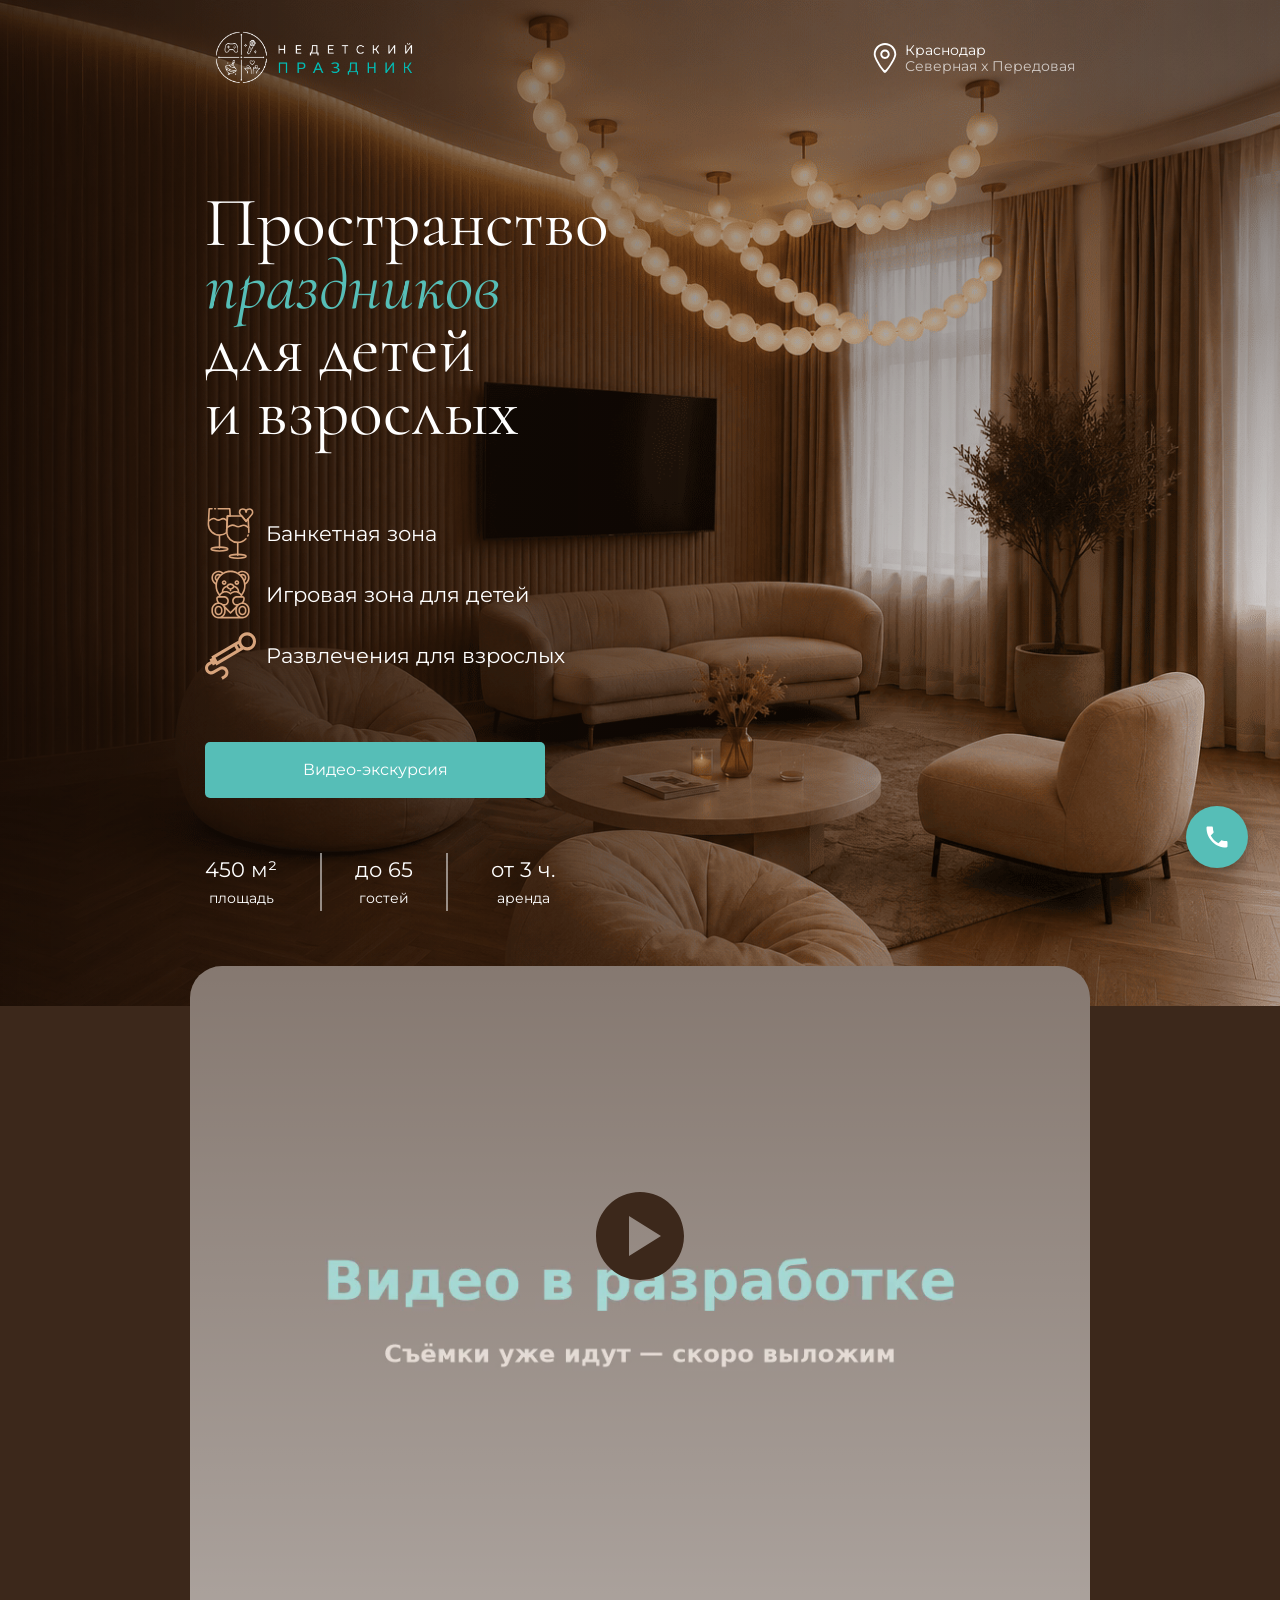
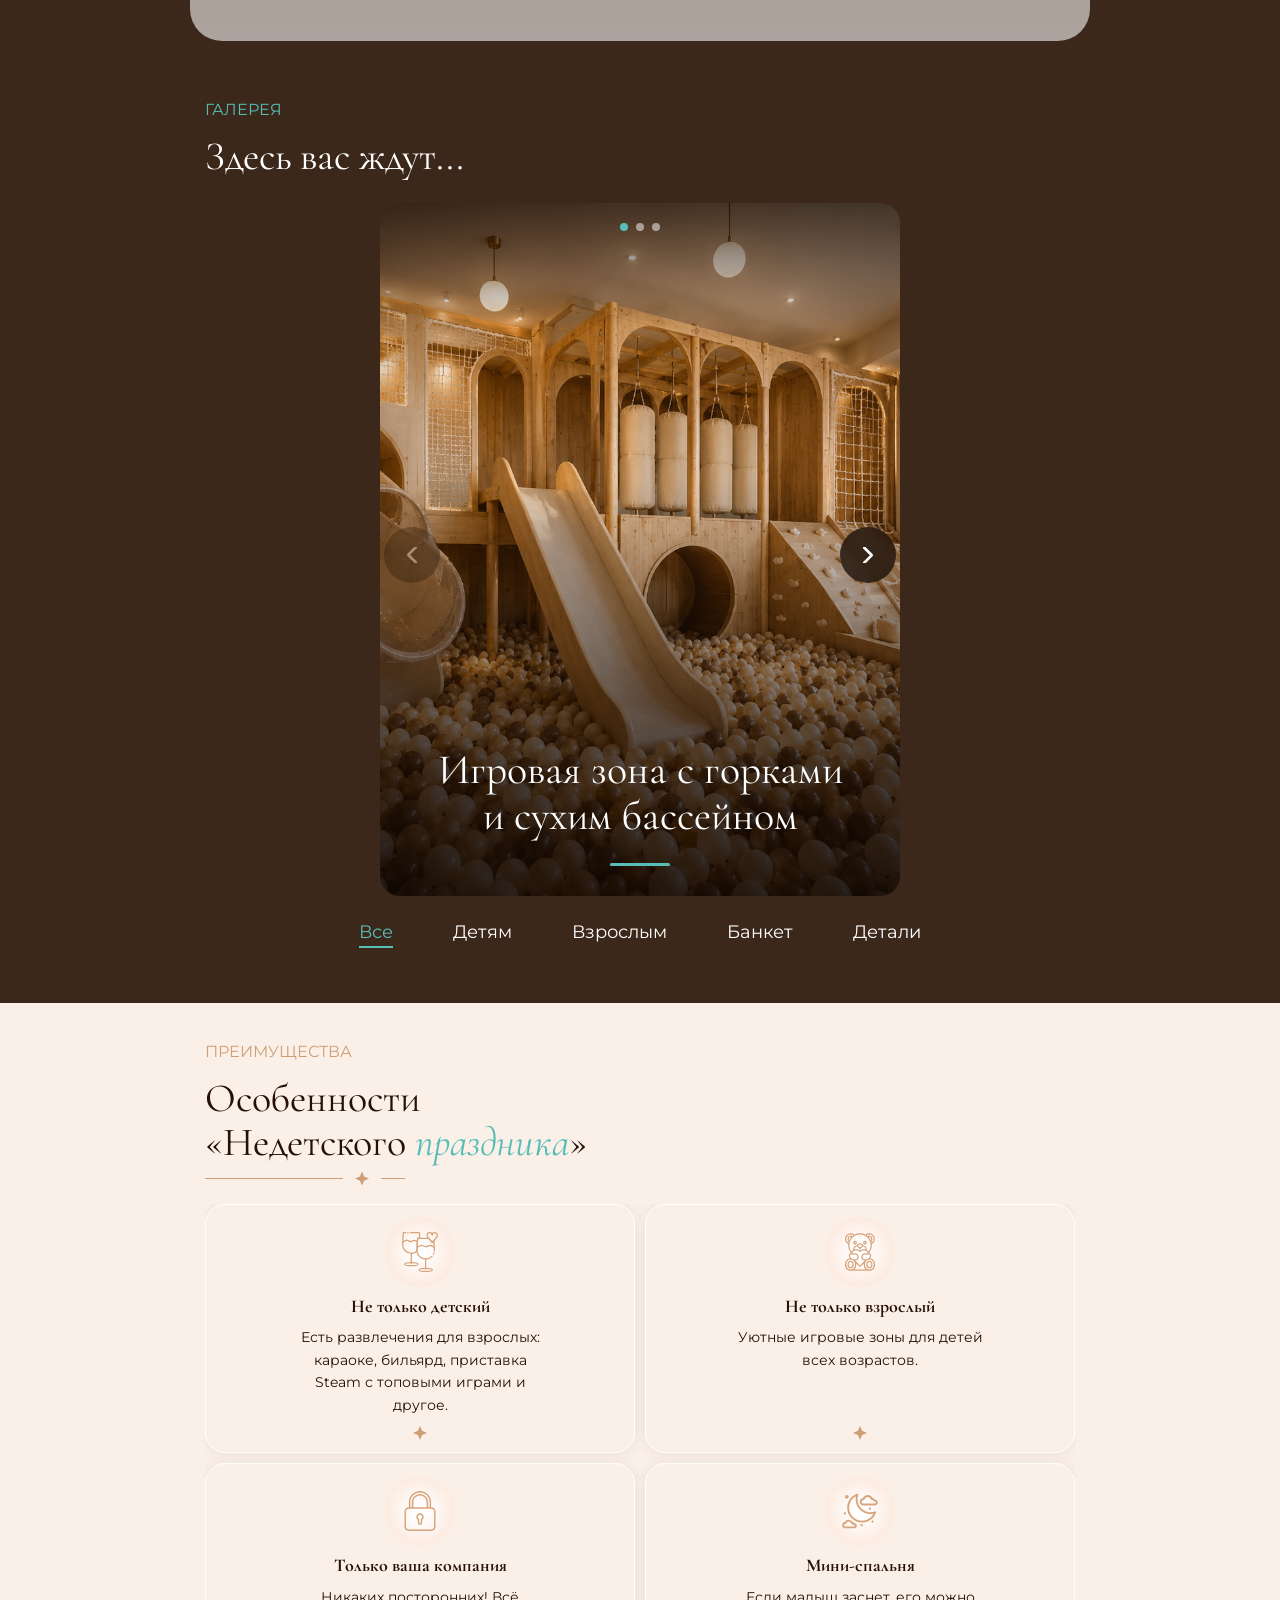
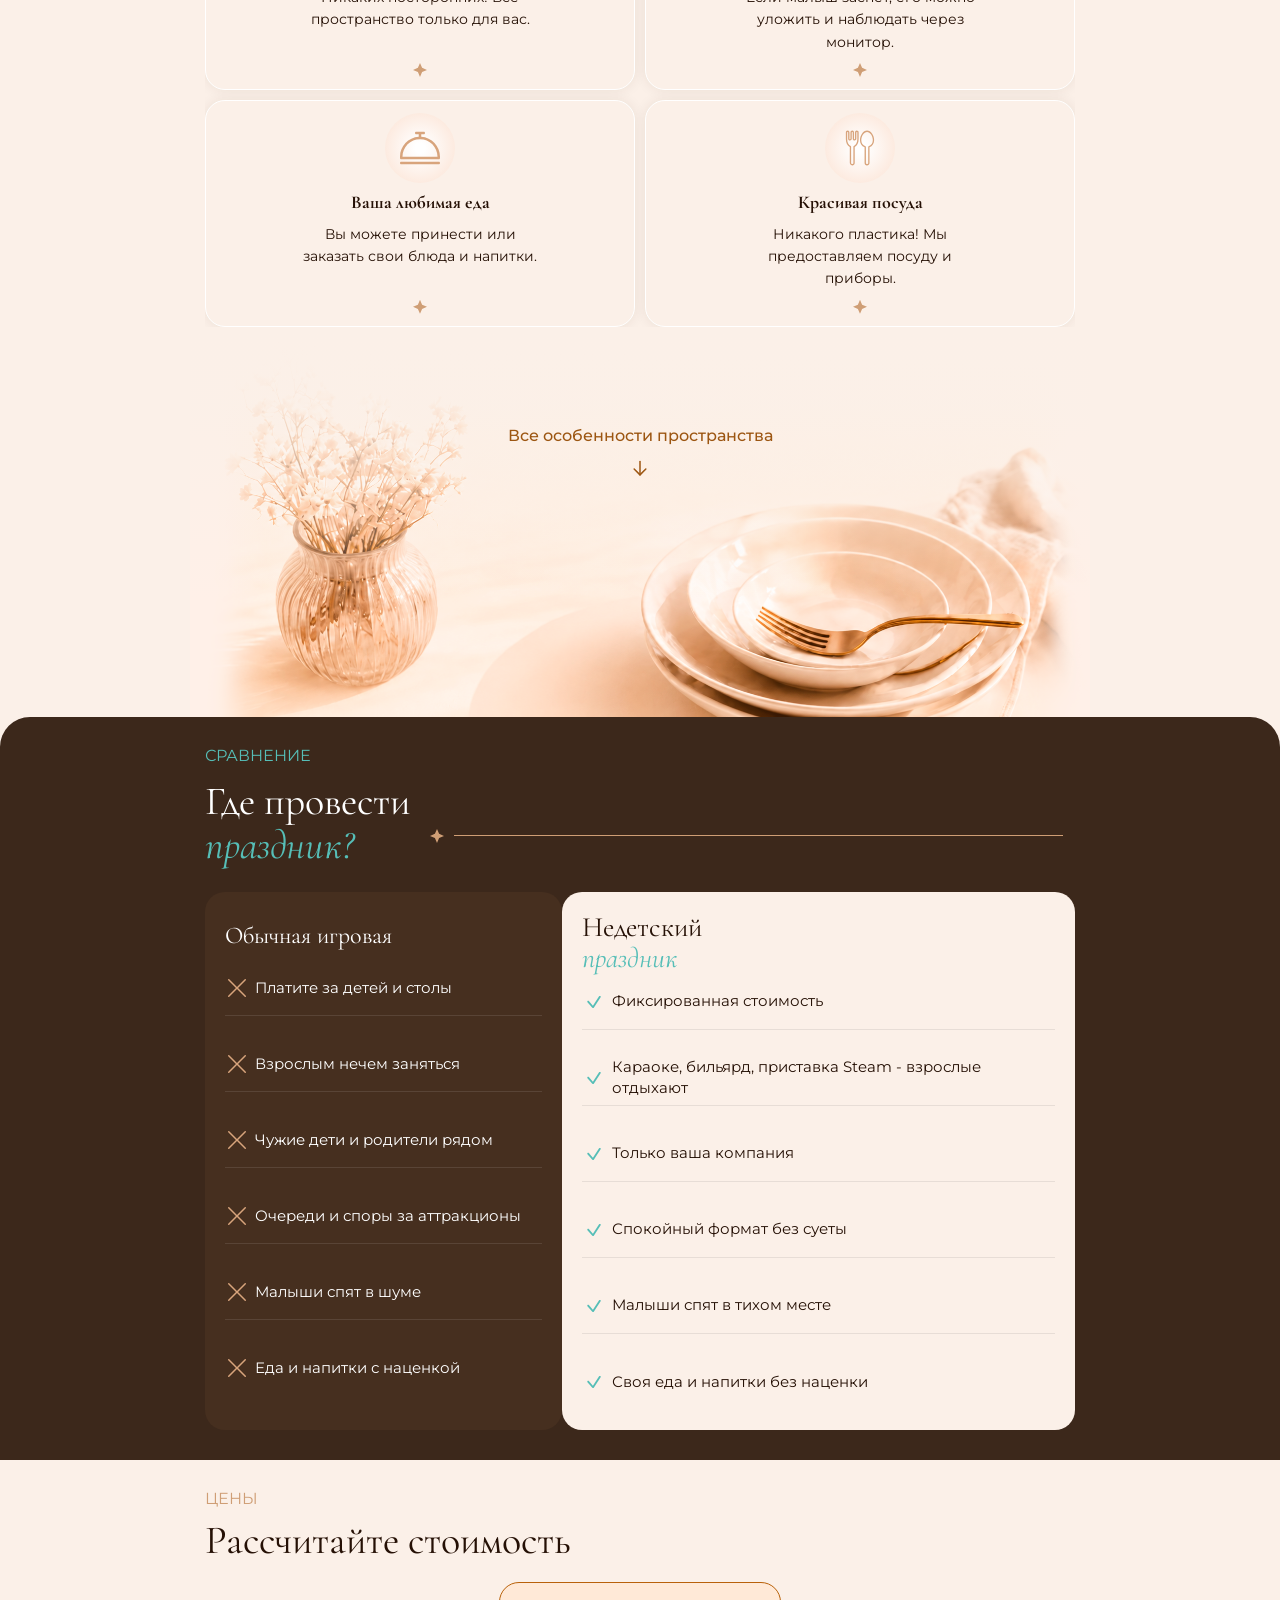
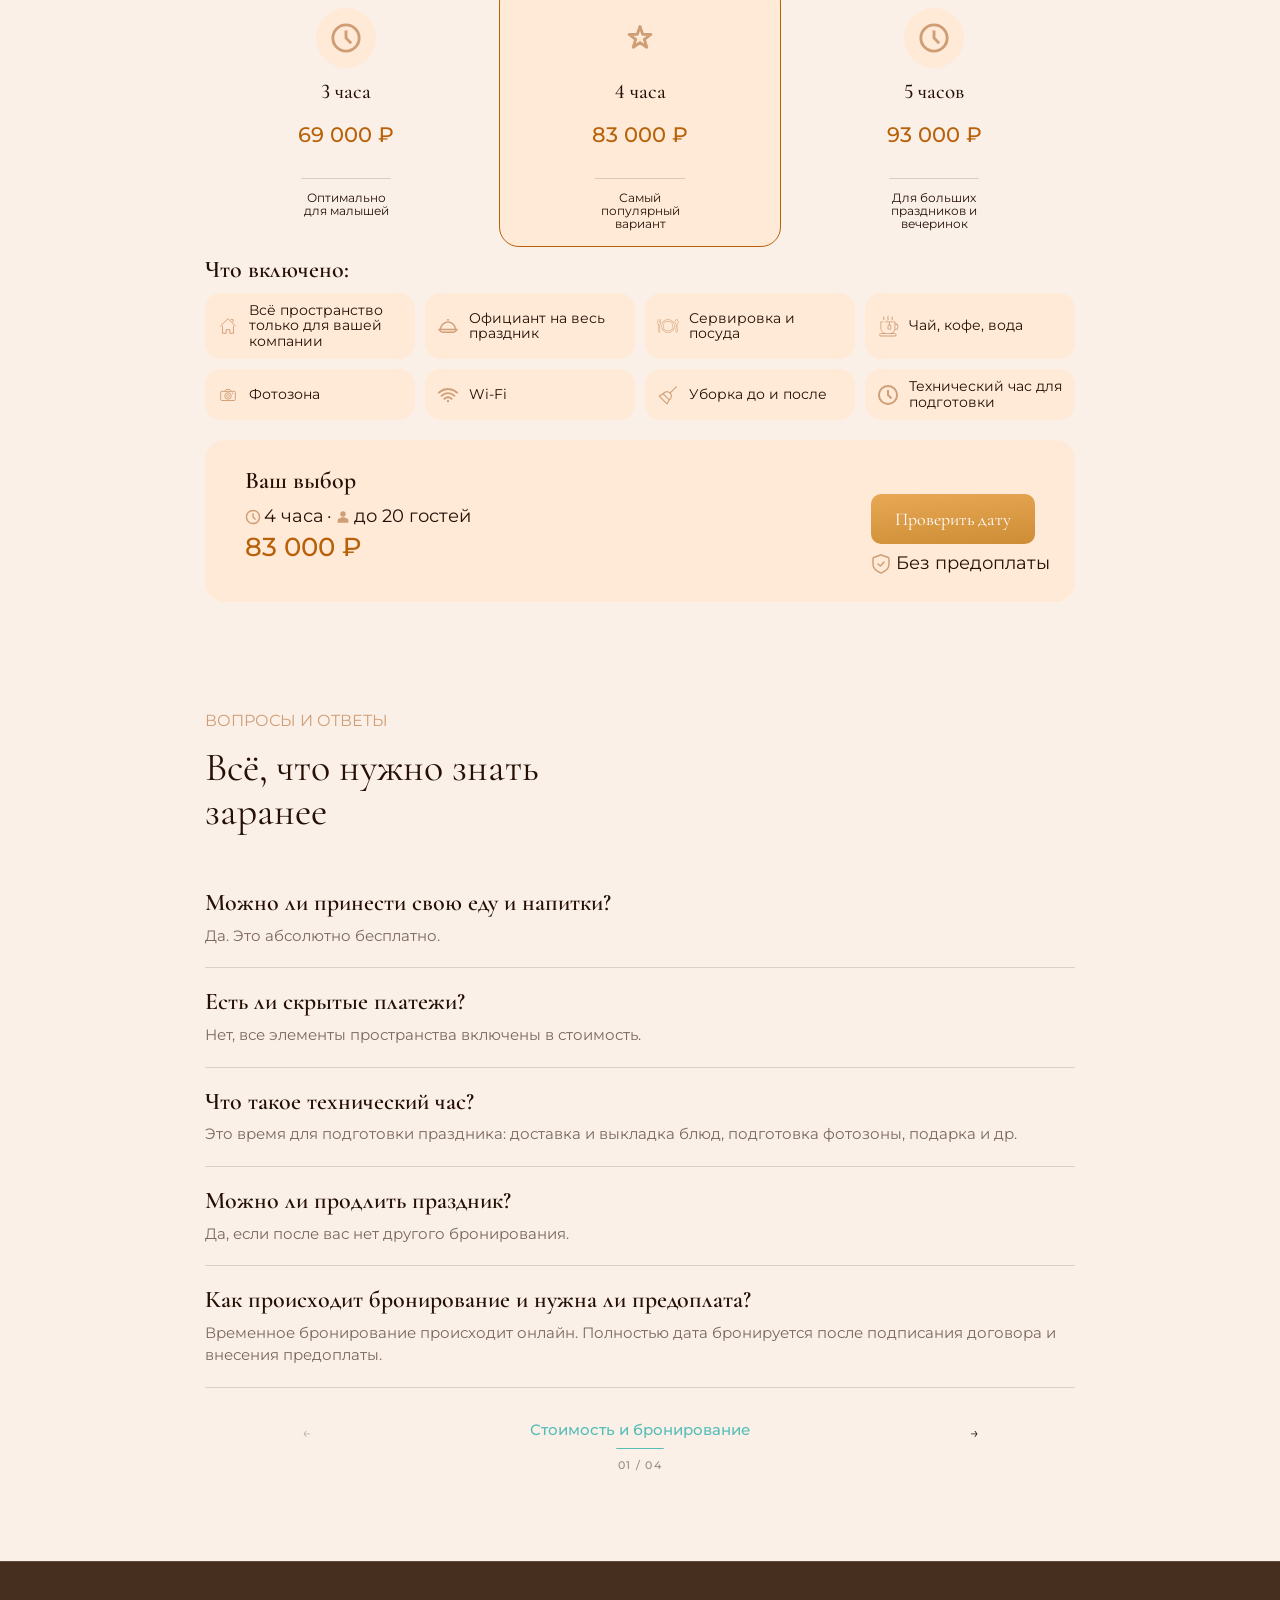
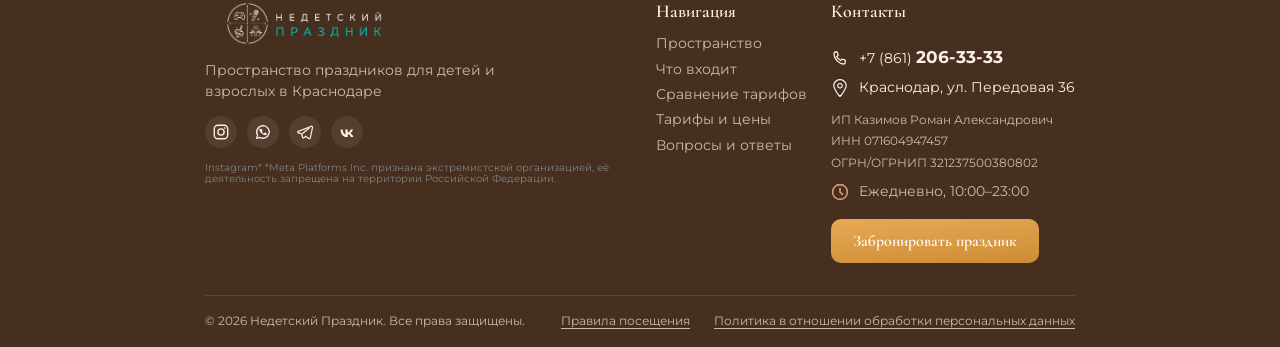
==== index.html @ 36d2417a "Updates" ====
<!doctype html>
<html lang="en">

<head>
	<meta charset="UTF-8" />
	<link rel="icon" type="image/svg+xml" href="./favicon.svg" />
	<meta name="viewport" content="width=device-width, initial-scale=1.0" />
	<title>Сайт для дядь Ромы</title>
  <script type="module" crossorigin src="./assets/main-B9pFLHR2.js"></script>
  <link rel="modulepreload" crossorigin href="./assets/popup-C-U5-0tQ.js">
  <link rel="stylesheet" crossorigin href="./assets/popup-BsAjjgCK.css">
  <link rel="stylesheet" crossorigin href="./assets/main-BApzTZSb.css">
</head>

<body>
	<div class="main-wrapper">
		<header class="header">
			<div class="header__container">
				<a href='#' class="header__logo">
					<div class="header__logo-cnt"><img src="./assets/logo-xBDe11Cb.png" alt="Недетский Праздник" class="header__logo-image"></div>
				</a>
				<div class="header__location">
					<a href="#" class="header__link map-popup-open" role="button" aria-haspopup="dialog">
						<img src="data:image/svg+xml,%3c!DOCTYPE%20svg%20PUBLIC%20'-//W3C//DTD%20SVG%201.1//EN'%20'http://www.w3.org/Graphics/SVG/1.1/DTD/svg11.dtd'%3e%3c!--%20Uploaded%20to:%20SVG%20Repo,%20www.svgrepo.com,%20Transformed%20by:%20SVG%20Repo%20Mixer%20Tools%20--%3e%3csvg%20width='800px'%20height='800px'%20viewBox='-4%200%2032%2032'%20version='1.1'%20xmlns='http://www.w3.org/2000/svg'%20xmlns:xlink='http://www.w3.org/1999/xlink'%20xmlns:sketch='http://www.bohemiancoding.com/sketch/ns'%20fill='%23ffffff'%20stroke='%23ffffff'%3e%3cg%20id='SVGRepo_bgCarrier'%20stroke-width='0'/%3e%3cg%20id='SVGRepo_tracerCarrier'%20stroke-linecap='round'%20stroke-linejoin='round'/%3e%3cg%20id='SVGRepo_iconCarrier'%3e%3ctitle%3elocation%3c/title%3e%3cdesc%3eCreated%20with%20Sketch%20Beta.%3c/desc%3e%3cdefs%3e%3c/defs%3e%3cg%20id='Page-1'%20stroke='none'%20stroke-width='1'%20fill='none'%20fill-rule='evenodd'%20sketch:type='MSPage'%3e%3cg%20id='Icon-Set'%20sketch:type='MSLayerGroup'%20transform='translate(-104.000000,%20-411.000000)'%20fill='%23ffffff'%3e%3cpath%20d='M116,426%20C114.343,426%20113,424.657%20113,423%20C113,421.343%20114.343,420%20116,420%20C117.657,420%20119,421.343%20119,423%20C119,424.657%20117.657,426%20116,426%20L116,426%20Z%20M116,418%20C113.239,418%20111,420.238%20111,423%20C111,425.762%20113.239,428%20116,428%20C118.761,428%20121,425.762%20121,423%20C121,420.238%20118.761,418%20116,418%20L116,418%20Z%20M116,440%20C114.337,440.009%20106,427.181%20106,423%20C106,417.478%20110.477,413%20116,413%20C121.523,413%20126,417.478%20126,423%20C126,427.125%20117.637,440.009%20116,440%20L116,440%20Z%20M116,411%20C109.373,411%20104,416.373%20104,423%20C104,428.018%20114.005,443.011%20116,443%20C117.964,443.011%20128,427.95%20128,423%20C128,416.373%20122.627,411%20116,411%20L116,411%20Z'%20id='location'%20sketch:type='MSShapeGroup'%3e%3c/path%3e%3c/g%3e%3c/g%3e%3c/g%3e%3c/svg%3e" alt="Иконка геолокации" class="header__location-icon">
						<div class="header__location-links">
							<p class="header__location-link">Краснодар</p>
							<p class="header__location-link header__special">Северная x Передовая</p>
						</div>
					</a>
				</div>
			</div>
		</header>
		<main class="page">
			<section class="page__main main">
				<div class="main__container">
					<div class="main__wrapper">
						<h1 class="main__title">Пространство <br><span>праздников</span> <br>для детей <br>и взрослых</h1>
						<div class="main__items">
							<div class="main__item">
								<img src="data:image/svg+xml,%3c?xml%20version='1.0'%20?%3e%3csvg%20id='Layer_1'%20style='enable-background:new%200%200%2064%2064;'%20version='1.1'%20viewBox='0%200%2064%2064'%20xml:space='preserve'%20xmlns='http://www.w3.org/2000/svg'%20xmlns:xlink='http://www.w3.org/1999/xlink'%3e%3cstyle%20type='text/css'%3e%20.st0{fill:none;stroke:%23D8A47C;stroke-width:2;stroke-linecap:round;stroke-linejoin:round;stroke-miterlimit:10;}%20%3c/style%3e%3cg%3e%3cline%20class='st0'%20x1='41.07'%20x2='41.07'%20y1='43.92'%20y2='59.17'/%3e%3cellipse%20class='st0'%20cx='41.07'%20cy='60.61'%20rx='10.48'%20ry='2.39'/%3e%3cg%3e%3cpath%20class='st0'%20d='M54.21,33.9c-0.14,0.39-0.29,0.78-0.47,1.15'/%3e%3cpath%20class='st0'%20d='M51.42,38.58c-2.55,2.83-6.24,4.6-10.35,4.6c-7.2,0-13.12-5.45-13.85-12.46c-0.05-0.49-0.08-0.97-0.08-1.47%20l1.02-19.14h17.93l5.46,6.65l2.61-3.18l0.84,15.67c0,0.46-0.02,0.92-0.07,1.37'/%3e%3cline%20class='st0'%20x1='12.21'%20x2='13.13'%20y1='1'%20y2='1'/%3e%3cpath%20class='st0'%20d='M16.56,1h14.51l0.49,9.11h-3.4l-1.02,19.14c0,0.5,0.03,0.98,0.08,1.47c-2.43,2.09-5.6,3.35-9.06,3.35%20c-7.69,0-13.93-6.23-13.93-13.93L5.27,1h3.56'/%3e%3cline%20class='st0'%20x1='18.17'%20x2='18.17'%20y1='34.81'%20y2='50.06'/%3e%3cellipse%20class='st0'%20cx='18.17'%20cy='51.5'%20rx='10.48'%20ry='2.39'/%3e%3c/g%3e%3cpath%20class='st0'%20d='M27.56,24.51l3.98-2.16c2.1-1.14,4.63-1.08,6.67,0.16l0,0c2.06,1.25,4.6,1.3,6.7,0.14l0.25-0.14%20c2.23-1.23,4.94-1.09,7.04,0.36l2.39,1.65'/%3e%3cpath%20class='st0'%20d='M4.65,16.2l3.43-2.16c1.81-1.14,3.99-1.08,5.76,0.16l0,0c1.78,1.25,3.97,1.3,5.79,0.14l0.22-0.14%20c1.93-1.23,4.26-1.09,6.08,0.36l2.06,1.65'/%3e%3cg%3e%3cpath%20class='st0'%20d='M59.77,5.28c0,1.06-0.39,2.01-1.04,2.74l-2.62,3.19l-1.94,2.37l-2.61,3.18l-5.46-6.65l-1.71-2.09%20c-0.65-0.73-1.05-1.68-1.05-2.74c0-2.26,1.84-4.1,4.11-4.1s4.11,1.84,4.11,4.1c0-2.26,1.84-4.1,4.1-4.1%20C57.92,1.18,59.77,3.02,59.77,5.28z'/%3e%3c/g%3e%3c/g%3e%3c/svg%3e" alt="#">
								<p>Банкетная зона</p>
							</div>
							<div class="main__item">
								<img src="./assets/bear-DbQQsscy.svg" alt="#">
								<p>Игровая зона для детей</p>
							</div>
							<div class="main__item">
								<img src="data:image/svg+xml,%3csvg%20xmlns='http://www.w3.org/2000/svg'%20xmlns:xlink='http://www.w3.org/1999/xlink'%20version='1.1'%20id='Capa_1'%20x='0px'%20y='0px'%20viewBox='0%200%20438.942%20438.942'%20style='width:%20200px;%20height:%20200px;%20transform-origin:%2050%25%2050%25;%20transform:%20scaleX(1)%20scaleY(1)%20rotate(0deg);'%20xml:space='preserve'%20preserveAspectRatio='xMidYMid%20meet'%3e%3cpath%20d='M428.687,57.843c-13.587-23.536-38.925-38.159-66.131-38.159c-13.324,0-26.492,3.538-38.087,10.232%20c-17.65,10.19-30.271,26.641-35.548,46.327c-1.207,4.505-1.944,9.056-2.321,13.607l-24.087,13.909l0-0.001L54.612,223.791%20l6.686,11.581l-22.928,13.23l8.456,14.646l-20.083,11.598c-12.362,7.133-21.207,18.656-24.899,32.447%20c-3.696,13.791-1.8,28.192,5.341,40.553c7.133,12.362,18.656,21.207,32.447,24.899c4.602,1.233,9.276,1.844,13.918,1.844%20c9.26,0,18.401-2.431,26.635-7.185l54.304-31.353c13.056-7.536,29.824-3.049,37.368,10.015c7.54,13.064,3.046,29.824-10.015,37.364%20l-22.923,13.236l13.044,22.592l22.923-13.236c12.362-7.133,21.207-18.656,24.899-32.447c3.696-13.787,1.8-28.188-5.337-40.553%20c-14.733-25.526-47.487-34.295-73.004-19.562l-54.304,31.353c-6.327,3.652-13.703,4.622-20.756,2.734%20c-7.057-1.892-12.956-6.418-16.609-12.745c-3.652-6.331-4.622-13.699-2.734-20.756c1.892-7.057,6.418-12.956,12.745-16.609%20l20.083-11.597l8.456,14.647l22.923-13.24l6.686,11.58l185.303-106.984l0.002,0.004l46.714-26.976%20c10.082,4.789,21.229,7.425,32.72,7.425c13.324,0,26.496-3.54,38.087-10.234c17.65-10.19,30.271-26.643,35.548-46.327%20C441.583,96.051,438.877,75.491,428.687,57.843z%20M287.927,119.212l8.613,14.917c0.002,0.003,0.003,0.006,0.005,0.009%20c0.003,0.004,0.005,0.008,0.008,0.013l8.61,14.911l-12.374,7.141l-8.616-14.924l-8.616-14.924L287.927,119.212z%20M77.875,264.843%20l-3.86-6.686l0.33-0.19l3.86,6.686L77.875,264.843z%20M270.197,169.251l-162.713,93.94l-17.235-29.852l162.716-93.939l14.589,25.272%20L270.197,169.251z%20M411.108,108.984c-3.469,12.954-11.775,23.781-23.39,30.487c-7.636,4.407-16.293,6.738-25.043,6.738%20c-17.906-0.004-34.579-9.616-43.527-25.096l-0.026-0.046c-6.692-11.609-8.469-25.127-4.999-38.071%20c3.469-12.952,11.775-23.779,23.39-30.485c7.636-4.407,16.293-6.736,25.043-6.736c17.914,0,34.594,9.621,43.539,25.112%20C412.801,82.5,414.581,96.029,411.108,108.984z'%20fill='%23D8A47C'%20style='fill:%23D8A47C;stroke:none'%20stroke='none'/%3e%3cg%20fill='%23D8A47C'%20style='fill:%23D8A47C;stroke:none'%20stroke='none'%3e%3c/g%3e%3cg%20fill='%23D8A47C'%20style='fill:%23D8A47C;stroke:none'%20stroke='none'%3e%3c/g%3e%3cg%20fill='%23D8A47C'%20style='fill:%23D8A47C;stroke:none'%20stroke='none'%3e%3c/g%3e%3cg%20fill='%23D8A47C'%20style='fill:%23D8A47C;stroke:none'%20stroke='none'%3e%3c/g%3e%3cg%20fill='%23D8A47C'%20style='fill:%23D8A47C;stroke:none'%20stroke='none'%3e%3c/g%3e%3cg%20fill='%23D8A47C'%20style='fill:%23D8A47C;stroke:none'%20stroke='none'%3e%3c/g%3e%3cg%20fill='%23D8A47C'%20style='fill:%23D8A47C;stroke:none'%20stroke='none'%3e%3c/g%3e%3cg%20fill='%23D8A47C'%20style='fill:%23D8A47C;stroke:none'%20stroke='none'%3e%3c/g%3e%3cg%20fill='%23D8A47C'%20style='fill:%23D8A47C;stroke:none'%20stroke='none'%3e%3c/g%3e%3cg%20fill='%23D8A47C'%20style='fill:%23D8A47C;stroke:none'%20stroke='none'%3e%3c/g%3e%3cg%20fill='%23D8A47C'%20style='fill:%23D8A47C;stroke:none'%20stroke='none'%3e%3c/g%3e%3cg%20fill='%23D8A47C'%20style='fill:%23D8A47C;stroke:none'%20stroke='none'%3e%3c/g%3e%3cg%20fill='%23D8A47C'%20style='fill:%23D8A47C;stroke:none'%20stroke='none'%3e%3c/g%3e%3cg%20fill='%23D8A47C'%20style='fill:%23D8A47C;stroke:none'%20stroke='none'%3e%3c/g%3e%3cg%20fill='%23D8A47C'%20style='fill:%23D8A47C;stroke:none'%20stroke='none'%3e%3c/g%3e%3c/svg%3e" alt="#">
								<p>Развлечения для взрослых</p>
							</div>
						</div>
						<div class="main__buttons main__actions">
							<a href="#video" class="main__action main__action-primary main__link">Видео-экскурсия</a>
						</div>
						<div class="main__advantages">
							<div class="main__advantages-item">
								<p class="main__advantages-title">450 м²</p>
								<p>площадь</p>
							</div>
							<div class="main__advantages-item main__advantages-item-center">
								<p class="main__advantages-title">до 65</p>
								<p>гостей</p>
							</div>
							<div class="main__advantages-item">
								<p class="main__advantages-title">от 3 ч.</p>
								<p>аренда</p>
							</div>
						</div>
					</div>
				</div>
			</section>
	</div>
	<section class="page__video video" id="video">
		<div class="video__container">
			<div class="video__wrapper">
				<video class="video__player" poster="./assets/video-preview-vDjDmOFq.png" controlsList="nodownload">
					<source src="./assets/tour-Bw7IKcWk.mp4" type="video/mp4">
				</video>
				<button class="video__play">
					<svg width="88" height="88" viewBox="0 0 88 88" fill="none" xmlns="http://www.w3.org/2000/svg">
						<path fill-rule="evenodd" clip-rule="evenodd" d="M44 88C68.3005 88 88 68.3005 88 44C88 19.6995 68.3005 0 44 0C19.6995 0 0 19.6995 0 44C0 68.3005 19.6995 88 44 88ZM33 24V64L65 44L33 24Z" fill="#3c281b" />
					</svg>
				</button>
			</div>
		</div>
	</section>
	<section class="page__gallery gallery" id="gallery">
		<div class="gallery__container">
			<div class="gallery__heading stage-heading">
				<h2 class="gallery__heading-title stage-heading__title">Галерея</h2>
				<p class="gallery__heading-subtitle stage-heading__subtitle">Здесь вас ждут...</p>
			</div>
			<div class="gallery__swiper swiper">
				<div class="gallery__swiper-wrapper swiper-wrapper">
					<div class="gallery__swiper-slide swiper-slide" data-category="kids">
						<a href="./gallery/slide.png" class="gallery__zoom">
							<img src="./gallery/slide.png" alt="Игровая зона" class="gallery__image">
						</a>
						<div class="gallery__info">
							<h3 class="gallery__title">Игровая зона с горками и сухим бассейном</h3>
						</div>
					</div>
					<div class="gallery__swiper-slide swiper-slide" data-category="adults">
						<a href="./gallery/second-slide.png" class="gallery__zoom">
							<img src="./gallery/second-slide.png" alt="Караоке-зона" class="gallery__image">
						</a>
						<div class="gallery__info">
							<h3 class="gallery__title">Караоке-зона для уютных вечеров</h3>
						</div>
					</div>
					<div class="gallery__swiper-slide swiper-slide" data-category="banquet kids">
						<a href="./gallery/third-slide.png" class="gallery__zoom">
							<img src="./gallery/third-slide.png" alt="Банкетная зона" class="gallery__image">
						</a>
						<div class="gallery__info">
							<h3 class="gallery__title">Уютная банкетная зона для праздников и встреч</h3>
						</div>
					</div>
				</div>
				<div class="gallery__swiper-pagination swiper-pagination"></div>
				<div class="gallery__swiper-button-prev swiper-button-prev"></div>
				<div class="gallery__swiper-button-next swiper-button-next"></div>
			</div>
			<div class="gallery__filters">
				<button class="gallery__filter gallery__filter-active" data-filter="all">Все</button>
				<button class="gallery__filter" data-filter="kids">Детям</button>
				<button class="gallery__filter" data-filter="adults">Взрослым</button>
				<button class="gallery__filter" data-filter="banquet">Банкет</button>
				<button class="gallery__filter" data-filter="details">Детали</button>
			</div>
		</div>
	</section>
	<section class="page__features features" id="features">
		<div class="features__container">
			<div class="features__heading stage-heading">
				<h2 class="features__heading-title stage-heading__title">Преимущества</h2>
				<p class="features__heading-subtitle stage-heading__subtitle">Особенности <br>«Недетского <span>праздника</span>»</p>
				<div class="features__divider">
					<span></span>
				</div>
			</div>
			<div class="features__content">
				<div class="features__compact compact">
					<div class="compact__items">
						<div class="compact__item">
							<div class="compact__content">
								<div class="compact__image features__image"><img src="data:image/svg+xml,%3c?xml%20version='1.0'%20?%3e%3csvg%20id='Layer_1'%20style='enable-background:new%200%200%2064%2064;'%20version='1.1'%20viewBox='0%200%2064%2064'%20xml:space='preserve'%20xmlns='http://www.w3.org/2000/svg'%20xmlns:xlink='http://www.w3.org/1999/xlink'%3e%3cstyle%20type='text/css'%3e%20.st0{fill:none;stroke:%23D8A47C;stroke-width:2;stroke-linecap:round;stroke-linejoin:round;stroke-miterlimit:10;}%20%3c/style%3e%3cg%3e%3cline%20class='st0'%20x1='41.07'%20x2='41.07'%20y1='43.92'%20y2='59.17'/%3e%3cellipse%20class='st0'%20cx='41.07'%20cy='60.61'%20rx='10.48'%20ry='2.39'/%3e%3cg%3e%3cpath%20class='st0'%20d='M54.21,33.9c-0.14,0.39-0.29,0.78-0.47,1.15'/%3e%3cpath%20class='st0'%20d='M51.42,38.58c-2.55,2.83-6.24,4.6-10.35,4.6c-7.2,0-13.12-5.45-13.85-12.46c-0.05-0.49-0.08-0.97-0.08-1.47%20l1.02-19.14h17.93l5.46,6.65l2.61-3.18l0.84,15.67c0,0.46-0.02,0.92-0.07,1.37'/%3e%3cline%20class='st0'%20x1='12.21'%20x2='13.13'%20y1='1'%20y2='1'/%3e%3cpath%20class='st0'%20d='M16.56,1h14.51l0.49,9.11h-3.4l-1.02,19.14c0,0.5,0.03,0.98,0.08,1.47c-2.43,2.09-5.6,3.35-9.06,3.35%20c-7.69,0-13.93-6.23-13.93-13.93L5.27,1h3.56'/%3e%3cline%20class='st0'%20x1='18.17'%20x2='18.17'%20y1='34.81'%20y2='50.06'/%3e%3cellipse%20class='st0'%20cx='18.17'%20cy='51.5'%20rx='10.48'%20ry='2.39'/%3e%3c/g%3e%3cpath%20class='st0'%20d='M27.56,24.51l3.98-2.16c2.1-1.14,4.63-1.08,6.67,0.16l0,0c2.06,1.25,4.6,1.3,6.7,0.14l0.25-0.14%20c2.23-1.23,4.94-1.09,7.04,0.36l2.39,1.65'/%3e%3cpath%20class='st0'%20d='M4.65,16.2l3.43-2.16c1.81-1.14,3.99-1.08,5.76,0.16l0,0c1.78,1.25,3.97,1.3,5.79,0.14l0.22-0.14%20c1.93-1.23,4.26-1.09,6.08,0.36l2.06,1.65'/%3e%3cg%3e%3cpath%20class='st0'%20d='M59.77,5.28c0,1.06-0.39,2.01-1.04,2.74l-2.62,3.19l-1.94,2.37l-2.61,3.18l-5.46-6.65l-1.71-2.09%20c-0.65-0.73-1.05-1.68-1.05-2.74c0-2.26,1.84-4.1,4.11-4.1s4.11,1.84,4.11,4.1c0-2.26,1.84-4.1,4.1-4.1%20C57.92,1.18,59.77,3.02,59.77,5.28z'/%3e%3c/g%3e%3c/g%3e%3c/svg%3e" alt="#"></div>
								<h3 class="compact__title  features__title">Не только детский</h3>
								<div class="compact__text  features__text">Есть развлечения для взрослых: караоке, бильярд, приставка Steam с топовыми играми и другое.</div>
								<span class="compact__star"></span>
							</div>
						</div>
						<div class="compact__item">
							<div class="compact__content">
								<div class="compact__image features__image"><img src="./assets/bear-DbQQsscy.svg" alt="#"></div>
								<h3 class="compact__title features__title">Не только взрослый</h3>
								<div class="compact__text features__text">Уютные игровые зоны для детей всех возрастов.</div>
								<span class="compact__star"></span>
							</div>
						</div>
						<div class="compact__item">
							<div class="compact__content">
								<div class="compact__image features__image"><img src="data:image/svg+xml,%3c?xml%20version='1.0'%20encoding='iso-8859-1'?%3e%3csvg%20version='1.1'%20id='Capa_1'%20xmlns='http://www.w3.org/2000/svg'%20xmlns:xlink='http://www.w3.org/1999/xlink'%20x='0px'%20y='0px'%20width='516.375px'%20height='516.375px'%20viewBox='0%200%20516.375%20516.375'%20xml:space='preserve'%20fill='%23D8A47C'%20%3e%3cg%3e%3cg%3e%3cpath%20d='M258.188,286.875c-26.775,0-47.812,21.037-47.812,47.812c0,15.3,7.65,28.688,19.125,38.25v38.25%20c0,15.3,13.388,28.688,28.688,28.688s28.688-13.388,28.688-28.688v-38.25c11.475-9.562,19.125-22.95,19.125-38.25%20C306,307.912,284.963,286.875,258.188,286.875z%20M267.75,361.463v49.725c0,5.737-3.825,9.562-9.562,9.562%20s-9.562-3.825-9.562-9.562v-49.725c-11.475-3.825-19.125-15.301-19.125-26.775c0-15.3,13.388-28.688,28.688-28.688%20s28.688,13.388,28.688,28.688C286.875,348.075,279.225,357.638,267.75,361.463z'/%3e%3cpath%20d='M401.625,210.375v-66.938C401.625,65.025,336.6,0,258.188,0C179.775,0,114.75,65.025,114.75,143.438v66.938%20c-32.513,0-57.375,24.862-57.375,57.375V459c0,32.513,24.862,57.375,57.375,57.375h286.875%20C434.138,516.375,459,491.513,459,459V267.75C459,237.15,434.138,210.375,401.625,210.375z%20M133.875,143.438%20c0-68.85,55.462-124.312,124.312-124.312c68.85,0,124.312,55.462,124.312,124.312v66.938h-19.125v-66.938%20c0-57.375-47.812-105.188-105.188-105.188S153,86.062,153,143.438v66.938h-19.125V143.438z%20M344.25,143.438v66.938%20H172.125v-66.938c0-47.812,38.25-86.062,86.062-86.062S344.25,95.625,344.25,143.438z%20M439.875,459%20c0,21.037-17.213,38.25-38.25,38.25H114.75c-21.038,0-38.25-17.213-38.25-38.25V267.75%20c0-21.038,17.212-38.25,38.25-38.25h286.875c21.037,0,38.25,17.212,38.25,38.25V459z'/%3e%3c/g%3e%3c/g%3e%3c/svg%3e" alt="#"></div>
								<h3 class="compact__title features__title">Только ваша компания</h3>
								<div class="compact__text features__text">Никаких посторонних! Всё пространство только для вас.</div>
								<span class="compact__star"></span>
							</div>
						</div>
						<div class="compact__item">
							<div class="compact__content">
								<div class="compact__image features__image"><img src="data:image/svg+xml,%3csvg%20xmlns='http://www.w3.org/2000/svg'%20viewBox='0%200%20800%20800'%20fill='%23D8A47C'%20%3e%3cpath%20d='M715.968,413.668c-5.151-5.157-12.812-6.895-19.685-4.469c-27.729,9.768-56.754,14.723-86.275,14.723%20c-69.178,0-134.215-26.938-183.124-75.853c-70.097-70.095-94.09-175.841-61.126-269.4c2.42-6.873,0.683-14.532-4.474-19.684%20c-5.152-5.157-12.811-6.895-19.683-4.474c-42,14.799-79.372,38.377-111.068,70.073c-56.072,56.072-86.948,130.62-86.948,209.92%20c0,79.295,30.876,153.842,86.948,209.915c56.072,56.071,130.62,86.953,209.921,86.953c79.296,0,153.849-30.882,209.915-86.953%20c31.701-31.696,55.273-69.063,70.073-111.067C722.861,426.479,721.124,418.82,715.968,413.668z%20M623.583,517.634%20c-48.916,48.92-113.951,75.858-183.13,75.858c-69.179,0-134.22-26.938-183.135-75.858c-100.983-100.978-100.983-265.287,0-366.264%20c18.486-18.487,39.169-33.805,61.786-45.78c-8.206,40.333-7.976,82.092,0.853,122.692c12.073,55.531,39.786,106.211,80.142,146.572%20c56.067,56.066,130.615,86.943,209.91,86.943c20.043,0,39.892-1.994,59.355-5.949C657.388,478.464,642.069,499.152,623.583,517.634z'/%3e%3cpath%20d='M702.785,172.844c-12.073-17.825-31.347-29.691-52.822-32.346c-7.281-15.684-18.322-29.27-32.428-39.792%20c-18.208-13.581-39.863-20.759-62.627-20.759c-22.771,0-44.427,7.179-62.633,20.759c-14.105,10.522-25.146,24.108-32.43,39.787%20c-36.962,4.535-65.676,36.116-65.676,74.285c0,41.268,33.571,74.837,74.838,74.837h229.104c32.248,0,58.48-26.233,58.48-58.476%20C756.595,200.465,732.853,175.227,702.785,172.844z%20M698.113,251.741H469.009c-20.383,0-36.963-16.586-36.963-36.963%20c0-20.382,16.58-36.962,36.963-36.962c0.737,0,1.568,0.033,2.622,0.109c8.769,0.601,16.755-4.867,19.377-13.226%20c8.801-28.036,34.478-46.878,63.9-46.878c29.418,0,55.094,18.842,63.895,46.878c2.622,8.358,10.631,13.827,19.384,13.226%20c1.049-0.076,1.879-0.109,2.616-0.109c14.586,0,27.845,8.621,33.782,21.972c3.48,7.834,11.795,12.346,20.262,11.008%20c1.088-0.169,2.19-0.257,3.268-0.257c11.357,0,20.602,9.238,20.602,20.601C718.715,242.497,709.472,251.741,698.113,251.741z'/%3e%3cpath%20d='M293.373,646.565c-9.795-13.571-24.66-22.766-41.256-25.408c-14.45-29.287-44.234-48.18-77.766-48.18%20c-18.847,0-36.776,5.944-51.849,17.192c-11.084,8.265-19.886,18.825-25.906,30.975c-30.106,4.765-53.193,30.898-53.193,62.322%20c0,34.788,28.304,63.098,63.097,63.098h180.971c27.67,0,50.178-22.509,50.178-50.179%20C337.65,670.717,318.273,649.488,293.373,646.565z%20M287.473,708.685H106.501c-13.908,0-25.217-11.313-25.217-25.217%20c0-13.91,11.309-25.217,25.217-25.217c0.497,0,1.071,0.021,1.808,0.07c8.735,0.61,16.744-4.867,19.366-13.222%20c6.425-20.479,25.185-34.241,46.676-34.241c21.491,0,40.246,13.762,46.676,34.241c2.622,8.354,10.63,13.815,19.36,13.222%20c0.743-0.05,1.322-0.07,1.813-0.07c9.954,0,19,5.883,23.054,14.989c3.48,7.834,11.789,12.352,20.263,11.014%20c0.655-0.104,1.311-0.159,1.955-0.159c6.786,0,12.298,5.52,12.298,12.292C299.771,703.172,294.258,708.685,287.473,708.685z'/%3e%3cpath%20d='M173.205,117.27c0-20.918-16.958-37.875-37.88-37.875c-20.918,0-37.875,16.957-37.875,37.875%20c0,20.923,16.957,37.88,37.875,37.88C156.247,155.15,173.205,138.193,173.205,117.27z'/%3e%3cpath%20d='M120.175,448.702c0-12.549-10.178-22.727-22.726-22.727c-12.554,0-22.731,10.178-22.731,22.727%20c0,12.554,10.178,22.729,22.731,22.729C109.998,471.433,120.175,461.256,120.175,448.702z'/%3e%3cpath%20d='M673.192,612.433c0-12.554-10.172-22.726-22.727-22.726s-22.727,10.172-22.727,22.726%20c0,12.555,10.172,22.727,22.727,22.727C663.021,635.158,673.192,624.986,673.192,612.433z'/%3e%3ccircle%20cx='598.109'%20cy='354.007'%20r='22.726'/%3e%3cpath%20d='M455.274,682.5c0-12.554-10.173-22.726-22.727-22.726c-12.555,0-22.728,10.172-22.728,22.726%20c0,12.549,10.173,22.727,22.728,22.727S455.274,695.049,455.274,682.5z'/%3e%3c/svg%3e" alt="#"></div>
								<h3 class="compact__title features__title">Мини-спальня</h3>
								<div class="compact__text features__text">Если малыш заснет, его можно уложить и наблюдать через монитор.</div>
								<span class="compact__star"></span>
							</div>
						</div>
						<div class="compact__item">
							<div class="compact__content">
								<div class="compact__image features__image"><img src="data:image/svg+xml,%3c?xml%20version='1.0'%20encoding='UTF-8'?%3e%3csvg%20xmlns='http://www.w3.org/2000/svg'%20width='612'%20height='612'%20viewBox='0%200%20612%20612'%20fill='%23D8A47C'%20%3e%3cpath%20d='M592.875,516.375H19.125C8.568,516.375,0,524.943,0,535.5s8.568,19.125,19.125,19.125h573.75%20c10.557,0,19.125-8.568,19.125-19.125S603.432,516.375,592.875,516.375z%20M325.125,133.875v-38.25h38.25%20c10.557,0,19.125-8.568,19.125-19.125s-8.568-19.125-19.125-19.125h-114.75c-10.557,0-19.125,8.568-19.125,19.125%20s8.568,19.125,19.125,19.125h38.25c0,0-0.134,39.818,0,38.25C126.837,143.801,0,277.332,0,439.875%20c0,15.529,0,8.568,0,19.125s8.568,19.125,19.125,19.125h573.75c10.557,0,19.125-8.568,19.125-19.125s0-2.391,0-19.125%20C612,277.332,485.163,143.801,325.125,133.875z%20M38.25,439.875C38.25,292,158.125,172.125,306,172.125%20c147.875,0,267.75,119.875,267.75,267.75H38.25z'/%3e%3c/svg%3e" alt="#"></div>
								<h3 class="compact__title features__title">Ваша любимая еда</h3>
								<div class="compact__text features__text">Вы можете принести или заказать свои блюда и напитки.</div>
								<span class="compact__star"></span>
							</div>
						</div>
						<div class="compact__item">
							<div class="compact__content">
								<div class="compact__image features__image"><img src="data:image/svg+xml,%3c?xml%20version='1.0'%20encoding='UTF-8'?%3e%3csvg%20id='Layer_1'%20xmlns='http://www.w3.org/2000/svg'%20viewBox='0%200%20300%20300'%20fill='%23D8A47C'%20%3e%3cg%20id='XMLID_2_'%3e%3cpath%20d='M125.6,19.4c-7.2,0.4-12.9,6.5-12.9,13.9v47.4c0,1.9-1.4,3.6-3.3,3.8c-1,0.1-2-0.2-2.8-0.9%20c-0.8-0.7-1.2-1.7-1.2-2.7V33.4c0-7.5-5.7-13.6-12.9-14c-3.8-0.2-7.3,1.1-10,3.7c-2.7,2.6-4.2,6.1-4.2,9.8v47.8%20c0,2-1.4,3.6-3.3,3.8c-1,0.1-2-0.2-2.8-0.9C71.4,83,71,82,71,81V33.4c0-7.5-5.7-13.6-12.9-14c-3.8-0.2-7.3,1.1-10,3.7%20c-2.7,2.6-4.2,6.1-4.2,9.8v50.7c0,26.1,11.6,49.3,29.5,59.3v118.6c0,10.1,8,18.6,17.8,19c0.2,0,0.5,0,0.7,0%20c4.8,0,9.4-1.8,12.8-5.2c3.7-3.5,5.7-8.3,5.7-13.4V143c17.9-10,29.5-33.2,29.5-59.3V33c0-3.8-1.5-7.2-4.2-9.8%20C132.9,20.6,129.4,19.3,125.6,19.4z%20M100.4,139.9v121.9c0,4.5-3.4,8.4-7.7,8.8c-2.4,0.2-4.8-0.5-6.6-2.2%20c-1.8-1.6-2.8-3.9-2.8-6.3V139.9c0-1.9-1.1-3.7-2.9-4.5c-15.9-7.3-26.6-28-26.6-51.7V33.2c0-2,1.4-3.6,3.3-3.8%20c0.1,0,0.2,0,0.4,0c0.9,0,1.8,0.3,2.4,0.9C60.6,31,61,32,61,33v47.6c0,7.5,5.7,13.6,12.9,14c3.8,0.2,7.3-1.1,10-3.7%20c2.7-2.6,4.2-6.1,4.2-9.8V33.2c0-2,1.4-3.6,3.3-3.8c1-0.1,2,0.2,2.8,0.9C95,31,95.5,32,95.5,33v47.6c0,7.5,5.7,13.6,12.9,14%20c3.8,0.2,7.3-1.1,10-3.7c2.7-2.6,4.2-6.1,4.2-9.8V33.2c0-2,1.4-3.6,3.3-3.8c1-0.1,2,0.2,2.8,0.9c0.8,0.7,1.2,1.7,1.2,2.7v50.7%20c0,23.7-10.7,44.4-26.6,51.7C101.6,136.2,100.4,138,100.4,139.9z'/%3e%3cpath%20d='M241.1,42.4c-10.4-14.8-24-23-38.2-23c-14.3,0-27.9,8.2-38.2,23c-9.6,13.6-15.1,31.2-15.1,48.2%20c0,25.9,13.3,46.6,34.7,54.2v116.8c0,10.1,8,18.6,17.8,19c0.2,0,0.5,0,0.7,0c4.8,0,9.4-1.8,12.8-5.2%20c3.7-3.5,5.7-8.3,5.7-13.4V144.8c21.4-7.6,34.7-28.3,34.7-54.2C256.2,73.6,250.7,56,241.1,42.4z%20M211.5,141.1v120.7%20c0,4.5-3.4,8.4-7.7,8.8c-2.5,0.2-4.8-0.5-6.6-2.2c-1.8-1.6-2.8-3.9-2.8-6.3V141.1c0-2.2-1.5-4.2-3.7-4.8%20c-19.2-5.3-31.1-22.8-31.1-45.7c0-15,4.8-30.5,13.2-42.5c8.5-12.1,19.1-18.7,30.1-18.7S224.5,36,233,48.1%20c8.4,12,13.2,27.5,13.2,42.5c0,22.9-11.9,40.4-31.1,45.7C213,136.9,211.5,138.9,211.5,141.1z'/%3e%3c/g%3e%3c/svg%3e" alt="#"></div>
								<h3 class="compact__title features__title">Красивая посуда</h3>
								<div class="compact__text features__text">Никакого пластика! Мы предоставляем посуду и приборы.</div>
								<span class="compact__star"></span>
							</div>
						</div>
					</div>
				</div>
				<div class="features__full full">
					<div class="full__group">
						<div class="full__head">
							<div class="full__head-icon">
								<img src="data:image/svg+xml,%3csvg%20xmlns='http://www.w3.org/2000/svg'%20viewBox='0%200%20334.877%20334.877'%20fill='%23D8A47C'%3e%3cpath%20d='M333.196%20155.999h-16.067V82.09c0-17.719-14.415-32.134-32.134-32.134h-21.761L240.965%209.917C237.571%203.798%20231.112%200%20224.107%200c-3.265%200-6.504.842-9.364%202.429l-85.464%2047.526H33.815C16.096%2049.955%201.681%2064.37%201.681%2082.09v220.653c0%2017.719%2014.415%2032.134%2032.134%2032.134h251.18c17.719%200%2032.134-14.415%2032.134-32.134v-64.802h16.067v-81.942zM284.995%2062.809c9.897%200%2017.982%207.519%2019.068%2017.14h-24.152l-9.525-17.14h14.609zM220.996%2013.663c3.014-1.69%207.07-.508%208.734%202.494l35.476%2063.786H101.798l119.198-66.28zM304.275%20302.742c0%2010.63-8.651%2019.281-19.281%2019.281H33.815c-10.63%200-19.281-8.651-19.281-19.281V82.09c0-10.63%208.651-19.281%2019.281-19.281h72.353L75.345%2079.95H37.832c-3.554%200-6.427%202.879-6.427%206.427s2.873%206.427%206.427%206.427h266.443v63.201h-46.999c-21.826%200-39.589%2017.764-39.589%2039.589v2.764c0%2021.826%2017.764%2039.589%2039.589%2039.589h46.999v64.795zM320.342%20225.087h-63.066c-14.743%200-26.736-11.992-26.736-26.736v-2.764c0-14.743%2011.992-26.736%2026.736-26.736h63.066v56.236zM276.961%20197.497c0%207.841-6.35%2014.19-14.19%2014.19-7.841%200-14.19-6.35-14.19-14.19s6.35-14.19%2014.19-14.19c7.841-.001%2014.19%206.356%2014.19%2014.19z'/%3e%3c/svg%3e" alt="#">
							</div>
							<h3 class=" full__head-title">
								Финансы
							</h3>
							<div class="full__head-line"></div>
						</div>
						<div class="full__items">
							<div class="full__item full__food-icon full__icon">
								<div class="full__content">
									<div class="full__information">
										<div class="full__title features__title">Ваша любимая еда</div>
										<div class="full__text features__text">Вы можете принести или заказать свои блюда и напитки.</div>
									</div>
								</div>
							</div>
							<div class="full__item full__dishes-icon full__icon">
								<div class="full__content">
									<div class="full__information">
										<div class="full__title features__title">Красивая посуда</div>
										<div class="full__text features__text">Никакого пластика. Мы предоставляем посуду и приборы.</div>
									</div>
								</div>
							</div>
							<div class="full__item">
								<div class="full__content">
									<div class="full__information">
										<div class="full__title features__title">Фиксированная стоимость</div>
										<div class="full__text features__text">Без оплаты за каждого ребёнка и скрытых доплат.</div>
									</div>
								</div>
							</div>
							<div class="full__item">
								<div class="full__content">
									<div class="full__information">
										<div class="full__title features__title">Свои напитки без наценки</div>
										<div class="full__text features__text">Вы не переплачиваете за бар и ресторанные цены.</div>
									</div>
								</div>
							</div>
						</div>
					</div>
					<div class="full__group">
						<div class="full__head">
							<div class="full__head-icon">
								<img src="data:image/svg+xml,%3csvg%20xmlns='http://www.w3.org/2000/svg'%20viewBox='0%200%20500%20500'%20fill='none'%3e%3cpath%20fill='%23D8A47C'%20d='M46.184%20114.534C42.078%2085.52%2063.939%2062%2095.009%2062h309.982c31.07%200%2052.93%2023.527%2048.825%2052.534L440%20218.325H60L46.184%20114.534ZM83.75%20392.417%2050%20438H16.25L50%20392.417h33.75ZM450%20392.417%20483.75%20438H450l-33.75-45.583H450ZM404.991%2093.802c10.658%200%2016.778%206.586%2015.371%2016.529L406.25%20218.325H93.75L79.638%20110.331C78.23%20100.385%2084.348%2093.802%2095.009%2093.802h309.982ZM51.613%20358.376c4.473%201.877%209.419%203.122%2014.391%203.818%201.746.244%206.135.542%206.094.542h355.5c2.701-.146%204.296-.305%206.03-.555%204.943-.713%209.861-1.99%2014.312-3.915%2011.192-4.842%2017.719-12.775%2018.452-26.207-.109-.731.029-46.99-.012-47.459-.097-1.122-.278-2.41-.563-3.815-.815-4.022-2.276-8.027-4.485-11.66-5.941-9.772-16.2-15.55-34.001-15.852-17.786-.302-27.828%205.449-33.672%2015.755-2.113%203.728-3.515%207.848-4.297%2011.988-.274%201.451-.611%205.047-.606%204.985L388.755%20316H359s-54.5-10-109-10-109%2010-109%2010h-30.056v-29.997c0-.05-.338-3.482-.618-4.921-.8-4.112-2.234-8.204-4.399-11.911-5.898-10.101-16.047-15.894-33.829-15.894-17.782%200-27.931%205.793-33.829%2015.894-2.165%203.707-3.598%207.799-4.399%2011.91-.28%201.439-.458%202.759-.554%203.912-.05.607-.038%2046.624-.056%2046.792.263%2013.742%206.767%2021.73%2018.353%2026.591ZM494.693%20331.179c-.578%2024.26-13.719%2040.861-34.448%2049.829-7.14%203.089-14.641%205.036-22.117%206.114-2.612.377-8.823.841-9.478.86-.445.013-356.55.018-356.55.018-1.687-.035-2.417-.067-3.221-.115-2.211-.133-4.64-.368-7.239-.732-7.443-1.041-14.912-2.922-22.027-5.908C18.333%20372.317%205%20355.532%205%20330.91c0%200%20.038-46.543.143-47.797.162-1.948.45-4.083.893-6.365%201.269-6.519%203.56-13.058%207.189-19.273%2010.656-18.248%2030.304-29.464%2058.873-29.464%2028.568%200%2048.216%2011.216%2058.872%2029.464%203.629%206.215%205.92%2012.754%207.189%2019.273.444%202.282%201.037%208.595%201.037%209.253%200%200%2037.805-10.003%20110.805-10%2073%20.003%20110.503%2010%20110.503%2010%20.001-.293.572-6.925%201.001-9.196%201.227-6.492%203.443-13.005%206.957-19.202%2010.611-18.713%2030.459-30.08%2059.405-29.59%2028.139.478%2047.572%2011.423%2058.286%2029.043%203.765%206.193%206.145%2012.717%207.464%2019.223.462%202.28.761%204.414.93%206.363.109%201.258.146%2048.535.146%2048.535Z'/%3e%3c/svg%3e" alt="#">
							</div>
							<h3 class=" full__head-title">
								Комфорт
							</h3>
							<div class="full__head-line"></div>
						</div>
						<div class="full__items">
							<div class="full__item full__lock-icon full__icon">
								<div class="full__content">
									<div class="full__information">
										<div class="full__title features__title">Только ваша компания</div>
										<div class="full__text features__text">Никаких посторонних.
											Всё пространство только для вас.</div>
									</div>
								</div>
							</div>
							<div class="full__item full__moon-icon full__icon">
								<div class="full__content">
									<div class="full__information">
										<div class="full__title features__title">Мини-спальня</div>
										<div class="full__text features__text">Если малыш уснёт — его можно
											уложить в отдельной тихой комнате.</div>
									</div>
								</div>
							</div>
							<div class="full__item">
								<div class="full__content">
									<div class="full__information">
										<div class="full__title features__title">Мониторинг за малышом</div>
										<div class="full__text features__text">Изображение из мини-спальни
											выводится на монитор
											в банкетной зоне.</div>
									</div>
								</div>
							</div>
							<div class="full__item">
								<div class="full__content">
									<div class="full__information">
										<div class="full__title features__title">Игровая просматривается</div>
										<div class="full__text features__text">Взрослые могут отдыхать и видеть детей одновременно.</div>
									</div>
								</div>
							</div>
							<div class="full__item">
								<div class="full__content">
									<div class="full__information">
										<div class="full__title features__title">Сервировка стола</div>
										<div class="full__text features__text">Мы подготовим пространство к вашему празднику заранее.</div>
									</div>
								</div>
							</div>
							<div class="full__item">
								<div class="full__content">
									<div class="full__information">
										<div class="full__title features__title">Wi-Fi, чай и кофе</div>
										<div class="full__text features__text">Базовые удобства уже включены в стоимость.</div>
									</div>
								</div>
							</div>
							<div class="full__item">
								<div class="full__content">
									<div class="full__information">
										<div class="full__title features__title">Парковка рядом</div>
										<div class="full__text features__text">Гостям не придётся долго искать место для машины.</div>
									</div>
								</div>
							</div>
							<div class="full__item">
								<div class="full__content">
									<div class="full__information">
										<div class="full__title features__title">Центр Краснодара</div>
										<div class="full__text features__text">Удобное расположение рядом с Северной и Передовая.</div>
									</div>
								</div>
							</div>
							<div class="full__item full__big-item">
								<div class="full__content">
									<div class="full__information">
										<div class="full__title features__title">Уборка после праздника</div>
										<div class="full__text features__text">Вам не нужно думать об уборке после мероприятия.</div>
									</div>
								</div>
							</div>
						</div>
					</div>
					<div class="full__group">
						<div class="full__head">
							<div class="full__head-icon">
								<img src="data:image/svg+xml,%3csvg%20xmlns='http://www.w3.org/2000/svg'%20width='120'%20height='120'%20viewBox='0%200%2064%2064'%20fill='none'%3e%3cg%20fill='%23d8a47c'%3e%3cpath%20d='M47.5%2018.5c2.2%200%204.3%201.4%205.1%203.5l6%2016c1.1%202.8-.4%205.9-3.2%207l-.1%200c-.6.2-1.3.4-1.9.4-2.2%200-4.3-1.4-5.1-3.5L47%2038.3%2046.5%2037h-27l-.5%201.3L15.6%2042c-.8%202.1-2.8%203.5-5.1%203.5-.7%200-1.3-.1-1.9-.4l-.1%200c-2.8-1.1-4.2-4.2-3.2-7l6-16c.8-2.1%202.8-3.5%205.1-3.5.7%200%201.3.1%201.9.4l.1%200c1.6.6%202.8%201.9%203.3%203.6l.4%201.5h18l.4-1.5c.5-1.7%201.7-3%203.3-3.6l.1%200c.6-.3%201.3-.4%201.9-.4zm0-2c-.9%200-1.8.2-2.6.5l-.1%200c-2.3.9-3.9%202.8-4.5%204.9H23.7c-.6-2.2-2.2-4.1-4.5-4.9l-.1%200c-.9-.3-1.8-.5-2.6-.5-3%200-5.8%201.8-7%204.8l-6%2016c-1.5%203.8.5%208.1%204.3%209.6l.1%200c.9.3%201.8.5%202.6.5%203%200%205.8-1.8%207-4.8l1.4-3.7h26.3l1.4%203.7c1.1%203%204%204.8%207%204.8.9%200%201.8-.2%202.6-.5l.1%200c3.8-1.5%205.8-5.7%204.3-9.6l-6-16c-1.1-3-4-4.8-7-4.8z'/%3e%3cpath%20d='M49.3%2024.5h-.6c-.5%200-.8.4-.8.8v1.1h-1.1c-.4%200-.8.4-.8.8v.7c0%20.4.4.8.8.8h1.1v1.1c0%20.5.4.8.8.8h.6c.5%200%20.8-.4.8-.8v-1.1h1.1c.4%200%20.8-.4.8-.8v-.7c0-.4-.4-.8-.8-.8h-1.1v-1.1c0-.4-.3-.8-.8-.8z'/%3e%3cpath%20d='M17%2032c.6%200%201%20.4%201%201s-.4%201-1%201-1-.4-1-1%20.4-1%201-1zm0-2c-1.7%200-3%201.3-3%203s1.3%203%203%203%203-1.3%203-3-1.3-3-3-3z'/%3e%3ccircle%20cx='15.5'%20cy='23.2'%20r='1.2'/%3e%3ccircle%20cx='15.5'%20cy='27.9'%20r='1.2'/%3e%3ccircle%20cx='17.8'%20cy='25.5'%20r='1.2'/%3e%3ccircle%20cx='13.2'%20cy='25.5'%20r='1.2'/%3e%3cpath%20d='M28%2028h-3c-.6%200-1%20.4-1%201s.4%201%201%201h3c.6%200%201-.4%201-1s-.4-1-1-1z'/%3e%3cpath%20d='M39%2028h-3c-.6%200-1%20.4-1%201s.4%201%201%201h3c.6%200%201-.4%201-1s-.4-1-1-1z'/%3e%3c/g%3e%3c/svg%3e" alt="#">
							</div>
							<h3 class=" full__head-title">
								Развлечения
							</h3>
							<div class="full__head-line"></div>
						</div>
						<div class="full__items">
							<div class="full__item full__glasses full__icon">
								<div class="full__content">
									<div class="full__information">
										<div class="full__title features__title">Не только детский</div>
										<div class="full__text features__text">Караоке, бильярд, киккер,
											приставка Steam с топовыми играми и lounge-зона для взрослых.</div>
									</div>
								</div>
							</div>
							<div class="full__item full__bear full__icon">
								<div class="full__content">
									<div class="full__information">
										<div class="full__title features__title">Не только взрослый</div>
										<div class="full__text features__text">Уютные игровые зоны для детей
											разных возрастов.</div>
									</div>
								</div>
							</div>
							<div class="full__item">
								<div class="full__content">
									<div class="full__information">
										<div class="full__title features__title">Просторная игровая</div>
										<div class="full__text features__text">Большая игровая зона с горками,
											батутами и сухим бассейном.</div>
									</div>
								</div>
							</div>
							<div class="full__item">
								<div class="full__content">
									<div class="full__information">
										<div class="full__title features__title">Караоке-зона</div>
										<div class="full__text features__text">Отдельное пространство для
											музыки, отдыха и вечера с друзьями.</div>
									</div>
								</div>
							</div>
							<div class="full__item">
								<div class="full__content">
									<div class="full__information">
										<div class="full__title features__title">Бильярд и киккер</div>
										<div class="full__text features__text">Развлечения не только для детей,
											но и для взрослых гостей.</div>
									</div>
								</div>
							</div>
							<div class="full__item">
								<div class="full__content">
									<div class="full__information">
										<div class="full__title features__title">Другие аттракционы</div>
										<div class="full__text features__text">Машинки, домики профессий,
											аэрохоккей, баскетбол и др.</div>
									</div>
								</div>
							</div>
							<div class="full__item full__big-item">
								<div class="full__content">
									<div class="full__information">
										<div class="full__title features__title">Фотозона</div>
										<div class="full__text features__text">Эстетичные фотозоны и красивый свет для памятных фотографий.</div>
									</div>
								</div>
							</div>
						</div>
					</div>
				</div>
			</div>
		</div>
		<div class="features__bottom">
			<div class="features__toggle">
				<span class="features__toggle-text">
					Все особенности пространства
				</span>
				<svg class="features__toggle-icon" viewBox="0 0 24 24" fill="none">
					<path d="M12 4V20" />
					<path d="M5 13L12 20L19 13" />
				</svg>
			</div>
			<div class="features__bottom-decor"></div>
		</div>
	</section>
	<section class="page__compare compare" id="compare">
		<div class="compare__container">
			<div class="compare__heading stage-heading">
				<h2 class="compare__heading-title stage-heading__title">Сравнение</h2>
				<div class="compare__heading-unite">
					<p class="compare__heading-subtitle stage-heading__subtitle">Где провести <br><span>праздник?</span></p>
					<div class="compare__divider"><span></span></div>
				</div>
			</div>
			<div class="compare__content">
				<div class="compare__left">
					<h2 class="compare__left-title">Обычная игровая</h2>
					<div class="compare__left-items compare__items">
						<div class="compare__left-item compare__item">
							<img src="data:image/svg+xml,%3csvg%20xmlns='http://www.w3.org/2000/svg'%20width='16'%20height='16'%20viewBox='0%200%2016%2016'%20fill='none'%3e%3cpath%20d='M2.146%202.854a.5.5%200%201%201%20.708-.708L8%207.293l5.146-5.147a.5.5%200%200%201%20.708.708L8.707%208l5.147%205.146a.5.5%200%200%201-.708.708L8%208.707l-5.146%205.147a.5.5%200%200%201-.708-.708L7.293%208z'%20fill='%23d8a47c'/%3e%3c/svg%3e" alt="#">
							<p>Платите за детей и столы</p>
						</div>
						<div class="compare__left-item compare__item">
							<img src="data:image/svg+xml,%3csvg%20xmlns='http://www.w3.org/2000/svg'%20width='16'%20height='16'%20viewBox='0%200%2016%2016'%20fill='none'%3e%3cpath%20d='M2.146%202.854a.5.5%200%201%201%20.708-.708L8%207.293l5.146-5.147a.5.5%200%200%201%20.708.708L8.707%208l5.147%205.146a.5.5%200%200%201-.708.708L8%208.707l-5.146%205.147a.5.5%200%200%201-.708-.708L7.293%208z'%20fill='%23d8a47c'/%3e%3c/svg%3e" alt="#">
							<p>Взрослым нечем заняться</p>
						</div>
						<div class="compare__left-item compare__item">
							<img src="data:image/svg+xml,%3csvg%20xmlns='http://www.w3.org/2000/svg'%20width='16'%20height='16'%20viewBox='0%200%2016%2016'%20fill='none'%3e%3cpath%20d='M2.146%202.854a.5.5%200%201%201%20.708-.708L8%207.293l5.146-5.147a.5.5%200%200%201%20.708.708L8.707%208l5.147%205.146a.5.5%200%200%201-.708.708L8%208.707l-5.146%205.147a.5.5%200%200%201-.708-.708L7.293%208z'%20fill='%23d8a47c'/%3e%3c/svg%3e" alt="#">
							<p>Чужие дети и родители рядом</p>
						</div>
						<div class="compare__left-item compare__item">
							<img src="data:image/svg+xml,%3csvg%20xmlns='http://www.w3.org/2000/svg'%20width='16'%20height='16'%20viewBox='0%200%2016%2016'%20fill='none'%3e%3cpath%20d='M2.146%202.854a.5.5%200%201%201%20.708-.708L8%207.293l5.146-5.147a.5.5%200%200%201%20.708.708L8.707%208l5.147%205.146a.5.5%200%200%201-.708.708L8%208.707l-5.146%205.147a.5.5%200%200%201-.708-.708L7.293%208z'%20fill='%23d8a47c'/%3e%3c/svg%3e" alt="#">
							<p>Очереди и споры за аттракционы</p>
						</div>
						<div class="compare__left-item compare__item">
							<img src="data:image/svg+xml,%3csvg%20xmlns='http://www.w3.org/2000/svg'%20width='16'%20height='16'%20viewBox='0%200%2016%2016'%20fill='none'%3e%3cpath%20d='M2.146%202.854a.5.5%200%201%201%20.708-.708L8%207.293l5.146-5.147a.5.5%200%200%201%20.708.708L8.707%208l5.147%205.146a.5.5%200%200%201-.708.708L8%208.707l-5.146%205.147a.5.5%200%200%201-.708-.708L7.293%208z'%20fill='%23d8a47c'/%3e%3c/svg%3e" alt="#">
							<p>Малыши спят в шуме</p>
						</div>
						<div class="compare__left-item compare__item">
							<img src="data:image/svg+xml,%3csvg%20xmlns='http://www.w3.org/2000/svg'%20width='16'%20height='16'%20viewBox='0%200%2016%2016'%20fill='none'%3e%3cpath%20d='M2.146%202.854a.5.5%200%201%201%20.708-.708L8%207.293l5.146-5.147a.5.5%200%200%201%20.708.708L8.707%208l5.147%205.146a.5.5%200%200%201-.708.708L8%208.707l-5.146%205.147a.5.5%200%200%201-.708-.708L7.293%208z'%20fill='%23d8a47c'/%3e%3c/svg%3e" alt="#">
							<p>Еда и напитки с наценкой</p>
						</div>
					</div>
				</div>
				<div class="compare__right">
					<h2 class="compare__right-title">Недетский <br><span>праздник</span></h2>
					<div class="compare__right-items compare__items">
						<div class="compare__right-item compare__item">
							<img src="data:image/svg+xml,%3csvg%20xmlns='http://www.w3.org/2000/svg'%20viewBox='0%200%20512%20512'%3e%3cpath%20fill='%2356beb7'%20d='M235.1%20386.3c-5.7%200-11.1-2.4-14.9-6.6l-104.1-116c-7.4-8.2-6.7-20.9%201.5-28.2%208.2-7.4%2020.9-6.7%2028.2%201.5l86.8%2096.8%20131.6-199.1c6.1-9.2%2018.5-11.7%2027.7-5.7%209.2%206.1%2011.7%2018.5%205.7%2027.7L251.8%20377.4c-3.4%205.2-9%208.5-15.2%208.9-.5%200-1%20.1-1.5.1z'/%3e%3c/svg%3e" alt="#">
							<p>Фиксированная стоимость</p>
						</div>
						<div class="compare__right-item compare__item">
							<img src="data:image/svg+xml,%3csvg%20xmlns='http://www.w3.org/2000/svg'%20viewBox='0%200%20512%20512'%3e%3cpath%20fill='%2356beb7'%20d='M235.1%20386.3c-5.7%200-11.1-2.4-14.9-6.6l-104.1-116c-7.4-8.2-6.7-20.9%201.5-28.2%208.2-7.4%2020.9-6.7%2028.2%201.5l86.8%2096.8%20131.6-199.1c6.1-9.2%2018.5-11.7%2027.7-5.7%209.2%206.1%2011.7%2018.5%205.7%2027.7L251.8%20377.4c-3.4%205.2-9%208.5-15.2%208.9-.5%200-1%20.1-1.5.1z'/%3e%3c/svg%3e" alt="#">
							<p>Караоке, бильярд, приставка Steam - взрослые отдыхают</p>
						</div>
						<div class="compare__right-item compare__item">
							<img src="data:image/svg+xml,%3csvg%20xmlns='http://www.w3.org/2000/svg'%20viewBox='0%200%20512%20512'%3e%3cpath%20fill='%2356beb7'%20d='M235.1%20386.3c-5.7%200-11.1-2.4-14.9-6.6l-104.1-116c-7.4-8.2-6.7-20.9%201.5-28.2%208.2-7.4%2020.9-6.7%2028.2%201.5l86.8%2096.8%20131.6-199.1c6.1-9.2%2018.5-11.7%2027.7-5.7%209.2%206.1%2011.7%2018.5%205.7%2027.7L251.8%20377.4c-3.4%205.2-9%208.5-15.2%208.9-.5%200-1%20.1-1.5.1z'/%3e%3c/svg%3e" alt="#">
							<p>Только ваша компания</p>
						</div>
						<div class="compare__right-item compare__item">
							<img src="data:image/svg+xml,%3csvg%20xmlns='http://www.w3.org/2000/svg'%20viewBox='0%200%20512%20512'%3e%3cpath%20fill='%2356beb7'%20d='M235.1%20386.3c-5.7%200-11.1-2.4-14.9-6.6l-104.1-116c-7.4-8.2-6.7-20.9%201.5-28.2%208.2-7.4%2020.9-6.7%2028.2%201.5l86.8%2096.8%20131.6-199.1c6.1-9.2%2018.5-11.7%2027.7-5.7%209.2%206.1%2011.7%2018.5%205.7%2027.7L251.8%20377.4c-3.4%205.2-9%208.5-15.2%208.9-.5%200-1%20.1-1.5.1z'/%3e%3c/svg%3e" alt="#">
							<p>Спокойный формат без суеты</p>
						</div>
						<div class="compare__right-item compare__item">
							<img src="data:image/svg+xml,%3csvg%20xmlns='http://www.w3.org/2000/svg'%20viewBox='0%200%20512%20512'%3e%3cpath%20fill='%2356beb7'%20d='M235.1%20386.3c-5.7%200-11.1-2.4-14.9-6.6l-104.1-116c-7.4-8.2-6.7-20.9%201.5-28.2%208.2-7.4%2020.9-6.7%2028.2%201.5l86.8%2096.8%20131.6-199.1c6.1-9.2%2018.5-11.7%2027.7-5.7%209.2%206.1%2011.7%2018.5%205.7%2027.7L251.8%20377.4c-3.4%205.2-9%208.5-15.2%208.9-.5%200-1%20.1-1.5.1z'/%3e%3c/svg%3e" alt="#">
							<p>Малыши спят в тихом месте</p>
						</div>
						<div class="compare__right-item compare__item">
							<img src="data:image/svg+xml,%3csvg%20xmlns='http://www.w3.org/2000/svg'%20viewBox='0%200%20512%20512'%3e%3cpath%20fill='%2356beb7'%20d='M235.1%20386.3c-5.7%200-11.1-2.4-14.9-6.6l-104.1-116c-7.4-8.2-6.7-20.9%201.5-28.2%208.2-7.4%2020.9-6.7%2028.2%201.5l86.8%2096.8%20131.6-199.1c6.1-9.2%2018.5-11.7%2027.7-5.7%209.2%206.1%2011.7%2018.5%205.7%2027.7L251.8%20377.4c-3.4%205.2-9%208.5-15.2%208.9-.5%200-1%20.1-1.5.1z'/%3e%3c/svg%3e" alt="#">
							<p>Своя еда и напитки без наценки</p>
						</div>
					</div>
				</div>
			</div>

		</div>
		</div>
	</section>
	<section class="page__pricing pricing" id="pricing">
		<div class="pricing__container">
			<div class="pricing__heading stage-heading">
				<h2 class="pricing__heading-title stage-heading__title">Цены</h2>
				<p class="pricing__heading-subtitle stage-heading__subtitle">
					Рассчитайте
					стоимость
				</p>
			</div>

			<div class="pricing__plans">
				<label class="plan-card">
					<input type="radio" name="duration">
					<div class="plan-card__body">
						<div class="plan-card__icon">
							<img src="data:image/svg+xml,%3csvg%20width='56'%20height='56'%20viewBox='0%200%2056%2056'%20fill='none'%20xmlns='http://www.w3.org/2000/svg'%3e%3ccircle%20cx='28'%20cy='28'%20r='23'%20stroke='%23cf9e75'%20stroke-width='5'%20/%3e%3cpath%20d='M28%2015V28L37%2037'%20stroke='%23cf9e75'%20stroke-width='5'%20stroke-linecap='butt'%20stroke-linejoin='miter'%20/%3e%3c/svg%3e" alt="">
						</div>
						<div class="plan-card__time">3 часа</div>
						<div class="plan-card__price">
							69 000 ₽
						</div>
						<div class="plan-card__desc">
							Оптимально для малышей
						</div>
					</div>
				</label>
				<label class="plan-card">
					<input type="radio" name="duration">
					<div class="plan-card__body">
						<div class="plan-card__icon">
							<img src="data:image/svg+xml,%3csvg%20width='56'%20height='56'%20viewBox='0%200%2056%2056'%20fill='none'%20xmlns='http://www.w3.org/2000/svg'%3e%3cpath%20d='M28%208L32.7%2021.5L47%2021.8L35.6%2030.5L39.8%2044.2L28%2036L16.2%2044.2L20.4%2030.5L9%2021.8L23.3%2021.5Z'%20stroke='%23cf9e75'%20stroke-width='5'%20stroke-linecap='round'%20stroke-linejoin='round'%20/%3e%3c/svg%3e" alt="">
						</div>
						<div class="plan-card__time">4 часа</div>
						<div class="plan-card__price">
							83 000 ₽
						</div>
						<div class="plan-card__desc">
							Самый популярный вариант
						</div>
					</div>
				</label>
				<label class="plan-card">
					<input type="radio" name="duration">
					<div class="plan-card__body">
						<div class="plan-card__icon">
							<img src="data:image/svg+xml,%3csvg%20width='56'%20height='56'%20viewBox='0%200%2056%2056'%20fill='none'%20xmlns='http://www.w3.org/2000/svg'%3e%3ccircle%20cx='28'%20cy='28'%20r='23'%20stroke='%23cf9e75'%20stroke-width='5'%20/%3e%3cpath%20d='M28%2015V28L37%2037'%20stroke='%23cf9e75'%20stroke-width='5'%20stroke-linecap='butt'%20stroke-linejoin='miter'%20/%3e%3c/svg%3e" alt="">
						</div>
						<div class="plan-card__time">5 часов</div>
						<div class="plan-card__price">
							93 000 ₽
						</div>
						<div class="plan-card__desc">
							Для больших праздников и вечеринок
						</div>
					</div>
				</label>
			</div>
			<h3 class="pricing__subtitle">
				Что включено:
			</h3>
			<div class="pricing__features">
				<div class="pricing__feature"><img src="data:image/svg+xml,%3csvg%20width='48'%20height='48'%20viewBox='0%200%2048%2048'%20fill='none'%20xmlns='http://www.w3.org/2000/svg'%3e%3c!--%20Крыша%20--%3e%3cpath%20d='M8%2024L24%208L40%2024'%20stroke='%23cf9e75'%20stroke-width='2'%20stroke-linecap='round'%20stroke-linejoin='round'/%3e%3c!--%20Корпус%20дома%20--%3e%3cpath%20d='M12%2025V40H20V32H28V40H36V25'%20stroke='%23cf9e75'%20stroke-width='2'%20stroke-linecap='round'%20stroke-linejoin='round'/%3e%3c!--%20Труба%20--%3e%3cpath%20d='M31%2010H35V15'%20stroke='%23cf9e75'%20stroke-width='2'%20stroke-linecap='round'%20stroke-linejoin='round'/%3e%3c/svg%3e" alt="">Всё пространство только для вашей компании</div>
				<div class="pricing__feature"><img src="data:image/svg+xml,%3csvg%20xmlns='http://www.w3.org/2000/svg'%20viewBox='0%200%2032%2032'%20fill='%23cf9e75'%3e%3cpath%20d='M15%208H17c.6%200%201-.4%201-1s-.4-1-1-1H15c-.6%200-1%20.4-1%201s.4%201%201%201z'/%3e%3cpath%20d='M29.9%2020.5c-.2-.3-.6-.5-.9-.5h-1.1c-.5-4.4-4.1-8.8-8.7-10.2-2.1-.7-4.4-.7-6.5%200C8.2%2011.2%204.5%2015.6%204.1%2020H3c-.3%200-.7.2-.9.5s-.2.7%200%201C3.5%2024.3%206.3%2026%209.5%2026h13.1c3.1%200%206-1.7%207.4-4.6.1-.3.1-.6-.1-.9zM13.3%2011.7c1.7-.5%203.6-.5%205.3%200%203.7%201.1%206.8%204.7%207.3%208.3H6.1c.5-3.6%203.5-7.1%207.2-8.3zM22.5%2024H9.5c-1.8%200-3.4-.7-4.6-2h22.2c-1.2%201.3-2.8%202-4.6%202z'/%3e%3c/svg%3e" alt="">Официант на весь праздник</div>
				<div class="pricing__feature"><img src="data:image/svg+xml,%3csvg%20xmlns='http://www.w3.org/2000/svg'%20viewBox='0%200%2064%2064'%20fill='%23cf9e75'%3e%3cpath%20d='M32.18,51.82A19.63,19.63,0,1,1,51.81,32.19,19.66,19.66,0,0,1,32.18,51.82Zm0-37.76A18.13,18.13,0,1,0,50.31,32.19,18.15,18.15,0,0,0,32.18,14.06Z'/%3e%3cpath%20d='M32.18,47.32A15.13,15.13,0,1,1,47.32,32.19,15.15,15.15,0,0,1,32.18,47.32Zm0-28.76A13.63,13.63,0,1,0,45.82,32.19,13.65,13.65,0,0,0,32.18,18.56Z'/%3e%3cpath%20d='M57.16,51a2.89,2.89,0,0,1-2.08-.86,2.51,2.51,0,0,1-.7-1.85c.26-5.46.86-18.37.8-20.18a5.22,5.22,0,0,0-1.5-3.3,5,5,0,0,1-2.11-4c0-2.48,2.23-8.6,5.59-8.6s5.59,6.12,5.59,8.6a5,5,0,0,1-2.12,4.06,5.21,5.21,0,0,0-1.49,3.29c0,1.51.38,11.41.79,20.18a2.45,2.45,0,0,1-.7,1.85A2.85,2.85,0,0,1,57.16,51ZM54.55,23.61l.11.08a6.71,6.71,0,0,1,2,4.39c.06,1.86-.54,14.82-.8,20.3a1,1,0,0,0,.29.74,1.47,1.47,0,0,0,2,0,1,1,0,0,0,.29-.74c-.21-4.26-.86-18.34-.8-20.3a6.71,6.71,0,0,1,2-4.39.38.38,0,0,1,.13-.09,3.53,3.53,0,0,0,1.46-2.82c0-2.23-2-7.1-4.09-7.1s-4.09,4.87-4.09,7.1A3.53,3.53,0,0,0,54.55,23.61Z'/%3e%3cpath%20d='M6.5,51a3,3,0,0,1-3-3.19c.85-12.76.86-18.32.59-19.31l-.29-.23a6.06,6.06,0,0,1-2.46-3c-.4-1.42.73-9.9,1.09-12.47A.75.75,0,1,1,3.92,13c-.73,5.2-1.35,11.06-1.13,11.85A4.74,4.74,0,0,0,4.71,27.1l.43.34c.44.35,1.16.93-.14,20.49a1.51,1.51,0,0,0,.4,1.12,1.55,1.55,0,0,0,2.2,0A1.47,1.47,0,0,0,8,47.93c-1.3-19.56-.57-20.14-.14-20.49l.43-.34a4.68,4.68,0,0,0,1.93-2.22c.21-.78-.41-6.64-1.13-11.84a.75.75,0,1,1,1.48-.21c.36,2.57,1.49,11,1.09,12.47a6.1,6.1,0,0,1-2.45,3l-.3.23c-.26,1-.26,6.55.59,19.31A3,3,0,0,1,6.5,51Z'/%3e%3cpath%20d='M6.5,23.29a.76.76,0,0,1-.75-.75V12.93a.75.75,0,0,1,1.5,0v9.61A.75.75,0,0,1,6.5,23.29Z'/%3e%3c/svg%3e" alt="">Сервировка и посуда</div>
				<div class="pricing__feature"><img src="data:image/svg+xml,%3csvg%20xmlns='http://www.w3.org/2000/svg'%20viewBox='0%200%20108%20108'%20fill='%23cf9e75'%3e%3cpath%20d='M89%2073.38a16.31%2016.31%200%200%200%201-32.56V32H40v4h19V46l-7%207V71H70V53l-7-7V36H86V66.4A22.9%2022.9%200%200%201%2066.58%2088.78a23.48%2023.48%200%200%201-3.56.27H44a23.44%2023.44%200%200%201-3.55-.27A22.62%2022.62%200%200%201%2021%2066.4V36h7V32H17V66.39A26.44%2026.44%200%200%200%2029.71%2089.05H18.79A7.8%207.8%200%200%200%2011%2096.85v.44a7.79%207.79%200%200%200%207.79%207.78H88.21A7.79%207.79%200%200%200%2096%2097.3v-.44a7.8%207.8%200%200%200-7.79-7.8h-11A27.1%2027.1%200%200%200%2089%2073.38Zm1-6.94V44.82a12.36%2012.36%200%200%201-.17%2024.58A26.36%2026.36%200%200%200%2090%2066.44ZM66%2054.63V67H56V54.63l5-5ZM88.21%2093.06A3.8%203.8%200%200%201%2092%2096.85v.42a3.8%203.8%200%200%201-3.79%203.8H18.79A3.8%203.8%200%200%201%2015%2097.28v-.42a3.8%203.8%200%200%201%203.79-3.8Z'/%3e%3cpath%20d='M32%2025.77a2%202%200%200%201-2-2c0-1.8%201.2-3.13%202.17-4.2a11.15%2011.15%200%200%200%20.78-.92%208.89%208.89%200%200%200-1-1.27c-.9-1-1.92-2.11-1.92-3.63S31%2011%2031.94%2010A6%206%200%200%200%2033%208.68a2%202%200%200%201%202-2%202%202%200%200%201%202%202c0%201.72-1.16%203-2.09%204a10.89%2010.89%200%200%200-.83%201%2011.14%2011.14%200%200%200%20.8.95c.94%201%202.12%202.33%202.12%204.08a5.45%205.45%200%200%201-1.86%203.51A5.75%205.75%200%200%200%2034%2023.78a2%202%200%200%201-2%201.99Z'/%3e%3cpath%20d='M72.83%2025.77a2%202%200%200%201-2-2c0-1.8%201.2-3.13%202.17-4.2a11.48%2011.48%200%200%200%20.78-.92%208.9%208.9%200%200%200-1-1.27c-.9-1-1.92-2.11-1.92-3.63s1-2.69%201.95-3.69a6%206%200%200%200%201.05-1.37%202%202%200%200%201%202-2%202%202%200%200%201%202%202c0%201.72-1.16%203-2.09%204a10.89%2010.89%200%200%200-.83%201%2011.14%2011.14%200%200%200%20.8.95c.94%201%202.12%202.33%202.12%204.08A5.44%205.44%200%200%201%2076%2022.26a5.77%205.77%200%200%200-1.13%201.52%202%202%200%200%201-2.04%201.99Z'/%3e%3cpath%20d='M51.85%2027.77a2%202%200%200%201-2-2c0-1.92%201.37-3.44%202.57-4.79A7.52%207.52%200%200%200%2054%2018.87a7.58%207.58%200%200%200-1.55-2.11c-1.2-1.34-2.57-2.87-2.57-4.78s1.37-3.44%202.57-4.79A7.49%207.49%200%200%200%2054%205.08a2%202%200%201%201%204%200C58%207%2056.6%208.52%2055.4%209.87A7.49%207.49%200%200%200%2053.85%2012a7.6%207.6%200%200%200%201.55%202.11C56.6%2015.43%2058%2017%2058%2018.87s-1.37%203.44-2.57%204.78a7.51%207.51%200%200%200-1.55%202.11%202%202%200%200%201-2.03%202.01Z'/%3e%3crect%20x='32'%20y='31.97'%20width='4'%20height='4.01'%20rx='2'%20ry='2'/%3e%3c/svg%3e" alt="">Чай, кофе, вода</div>
				<div class="pricing__feature"><img src="data:image/svg+xml,%3csvg%20width='48'%20height='48'%20viewBox='0%200%2048%2048'%20fill='none'%20xmlns='http://www.w3.org/2000/svg'%3e%3crect%20x='8'%20y='16'%20width='32'%20height='20'%20rx='2'%20stroke='%23cf9e75'%20stroke-width='2'/%3e%3cpath%20d='M17%2016L20%2012H28L31%2016'%20stroke='%23cf9e75'%20stroke-width='2'%20stroke-linejoin='round'/%3e%3ccircle%20cx='24'%20cy='26'%20r='7'%20stroke='%23cf9e75'%20stroke-width='2'/%3e%3ccircle%20cx='24'%20cy='26'%20r='3'%20stroke='%23cf9e75'%20stroke-width='1.5'/%3e%3ccircle%20cx='34'%20cy='20'%20r='1.5'%20fill='%23cf9e75'/%3e%3c/svg%3e" alt="">Фотозона</div>
				<div class="pricing__feature"><img src="data:image/svg+xml,%3csvg%20xmlns='http://www.w3.org/2000/svg'%20viewBox='0%200%2048%2048'%20fill='none'%3e%3cpath%20d='M4%2018.9653C4.58881%2018.4073%205.19523%2017.8786%205.81741%2017.3792C17.0371%208.37423%2033.3821%208.90292%2044%2018.9653'%20stroke='%23cf9e75'%20stroke-width='4'%20stroke-linecap='round'%20stroke-linejoin='round'/%3e%3cpath%20d='M38%2025.799C30.268%2018.067%2017.732%2018.067%2010%2025.799'%20stroke='%23cf9e75'%20stroke-width='4'%20stroke-linecap='round'%20stroke-linejoin='round'/%3e%3cpath%20d='M32%2032.3137C27.5817%2027.8954%2020.4183%2027.8954%2016%2032.3137'%20stroke='%23cf9e75'%20stroke-width='4'%20stroke-linecap='round'%20stroke-linejoin='round'/%3e%3cpath%20d='M24%2040C25.3807%2040%2026.5%2038.8807%2026.5%2037.5C26.5%2036.1193%2025.3807%2035%2024%2035C22.6193%2035%2021.5%2036.1193%2021.5%2037.5C21.5%2038.8807%2022.6193%2040%2024%2040Z'%20fill='%23cf9e75'%20fill-rule='evenodd'%20clip-rule='evenodd'/%3e%3c/svg%3e" alt="">Wi-Fi</div>
				<div class="pricing__feature"><img src="data:image/svg+xml,%3csvg%20xmlns='http://www.w3.org/2000/svg'%20viewBox='0%200%2020%2020'%20fill='%23cf9e75'%3e%3cpath%20d='M17.9099%202.1816C18.1052%202.37687%2018.1052%202.69345%2017.9099%202.88871L12.5872%208.21144C14.0023%209.97829%2013.8909%2012.5646%2012.2531%2014.2024L11.5895%2014.866L9.49982%2018.3488C9.4206%2018.4808%209.28498%2018.569%209.13216%2018.5878C8.97935%2018.6066%208.82639%2018.554%208.71752%2018.4451L1.64645%2011.374C1.53758%2011.2651%201.48494%2011.1122%201.50375%2010.9594C1.52256%2010.8066%201.61073%2010.6709%201.74276%2010.5917L5.2255%208.50207L5.88909%207.83847C7.52695%206.20062%2010.1132%206.08924%2011.8801%207.50433L17.2028%202.1816C17.3981%201.98634%2017.7146%201.98634%2017.9099%202.1816ZM6.24265%208.89913L11.1924%2013.8489L11.5459%2013.4953C12.9128%2012.1285%2012.9128%209.91242%2011.5459%208.54558C10.1791%207.17875%207.96303%207.17875%206.5962%208.54558L6.24265%208.89913ZM5.45803%209.52874L2.80638%2011.1197L8.9718%2017.2852L10.5628%2014.6335L5.45803%209.52874Z'/%3e%3c/svg%3e" alt="">Уборка до и после</div>
				<div class="pricing__feature"><img src="data:image/svg+xml,%3csvg%20width='56'%20height='56'%20viewBox='0%200%2056%2056'%20fill='none'%20xmlns='http://www.w3.org/2000/svg'%3e%3ccircle%20cx='28'%20cy='28'%20r='23'%20stroke='%23cf9e75'%20stroke-width='5'%20/%3e%3cpath%20d='M28%2015V28L37%2037'%20stroke='%23cf9e75'%20stroke-width='5'%20stroke-linecap='butt'%20stroke-linejoin='miter'%20/%3e%3c/svg%3e" alt="">Технический час для подготовки</div>
			</div>
			<div class="pricing__summary summary-pricing">
				<div class="summary-pricing__background">
					<div class="summary-pricing__title">Ваш выбор</div>
					<div class="summary-pricing__center">
						<div class="summary-pricing__horizontal">
							<div class="summary-pricing__info">
								<img src="data:image/svg+xml,%3csvg%20width='56'%20height='56'%20viewBox='0%200%2056%2056'%20fill='none'%20xmlns='http://www.w3.org/2000/svg'%3e%3ccircle%20cx='28'%20cy='28'%20r='23'%20stroke='%23cf9e75'%20stroke-width='5'%20/%3e%3cpath%20d='M28%2015V28L37%2037'%20stroke='%23cf9e75'%20stroke-width='5'%20stroke-linecap='butt'%20stroke-linejoin='miter'%20/%3e%3c/svg%3e" alt="">
								<span class="summary-pricing__duration">4 часа</span>
								<span class="summary-pricing__separator">·</span>
								<img src="data:image/svg+xml,%3csvg%20xmlns='http://www.w3.org/2000/svg'%20viewBox='0%200%2096%2096'%20fill='%23cf9e75'%3e%3ccircle%20cx='48'%20cy='30'%20r='16'/%3e%3cpath%20d='M80%2082V66c0-2.4-1.2-4.8-3.2-6.4-4.4-3.6-10-6-15.6-7.6-4-1.2-8.4-2-13.2-2-4.4%200-8.8.8-13.2%202-5.6%201.6-11.2%204.4-15.6%207.6-2%201.6-3.2%204-3.2%206.4v16h64z'/%3e%3c/svg%3e" alt="">
								<span class="summary-pricing__guests">до 20 гостей</span>
							</div>
							<div class="summary-pricing__price">
								83 000 ₽
							</div>
						</div>
						<div class="summary-pricing__right">
							<button class="summary-pricing__button booking-open">Проверить дату</button>
							<div class="summary-pricing__reservation"><img src="data:image/svg+xml,%3csvg%20xmlns='http://www.w3.org/2000/svg'%20viewBox='0%200%2035%2035'%20fill='%23cf9e75'%3e%3cpath%20d='M17.5%2034.44A3.07%203.07%200%200%201%2015.89%2034L9.82%2030.45A14.79%2014.79%200%200%201%202.25%2017.7V8A3.2%203.2%200%200%201%204.34%205L16.4.57a3.2%203.2%200%200%201%202.2%200L30.66%205a3.2%203.2%200%200%201%202.09%203V17.7a14.79%2014.79%200%200%201-7.57%2012.75L19.11%2034A3.07%203.07%200%200%201%2017.5%2034.44Zm0-31.56a.67.67%200%200%200-.24%200L5.2%207.33A.69.69%200%200%200%204.75%208V17.7a12.3%2012.3%200%200%200%206.33%2010.59l6.07%203.56a.73.73%200%200%200%20.7%200l6.07-3.56a12.3%2012.3%200%200%200%206.33-10.59V8a.69.69%200%200%200-.45-.65L17.74%202.92A.67.67%200%200%200%2017.5%202.88Z'/%3e%3cpath%20d='M16.4%2022.35a1.3%201.3%200%200%201-.81-.29l-4.27-3.6a1.25%201.25%200%200%201%201.61-1.92l3.35%202.82L22%2013.06a1.25%201.25%200%200%201%201.86%201.68l-6.48%207.2A1.27%201.27%200%200%201%2016.4%2022.35Z'/%3e%3c/svg%3e" alt="">Без предоплаты</div>
						</div>
					</div>
				</div>
			</div>
		</div>
	</section>
	<section class="page__faq faq" id="faq">
		<div class="faq__container">
			<div class="faq__heading stage-heading">
				<h2 class="faq__heading-title stage-heading__title">Вопросы и ответы</h2>
				<p class="faq__heading-subtitle stage-heading__subtitle">Всё, что нужно знать<br> заранее</p>
			</div>

			<div class="faq__panels">
				<div class="faq__panel faq__panel-active" data-faq-panel="booking">
					<div class="faq__item">
						<h3 class="faq__question">Можно ли принести свою еду и напитки?</h3>
						<div class="faq__answer">
							<p>Да. Это абсолютно бесплатно.</p>
						</div>
					</div>
					<div class="faq__item">
						<h3 class="faq__question">Есть ли скрытые платежи?</h3>
						<div class="faq__answer">
							<p>Нет, все элементы пространства включены в стоимость.</p>
						</div>
					</div>
					<div class="faq__item">
						<h3 class="faq__question">Что такое технический час?</h3>
						<div class="faq__answer">
							<p>Это время для подготовки праздника: доставка и выкладка блюд, подготовка фотозоны, подарка и др.</p>
						</div>
					</div>
					<div class="faq__item">
						<h3 class="faq__question">Можно ли продлить праздник?</h3>
						<div class="faq__answer">
							<p>Да, если после вас нет другого бронирования.</p>
						</div>
					</div>
					<div class="faq__item">
						<h3 class="faq__question">Как происходит бронирование и нужна ли предоплата?</h3>
						<div class="faq__answer">
							<p>Временное бронирование происходит онлайн. Полностью дата бронируется после подписания договора и внесения предоплаты.</p>
						</div>
					</div>
				</div>

				<div class="faq__panel" data-faq-panel="party" hidden>
					<div class="faq__item">
						<h3 class="faq__question">Можно ли пригласить своего ведущего, аниматора или фотографа?</h3>
						<div class="faq__answer">
							<p>Да, без ограничений.</p>
						</div>
					</div>
					<div class="faq__item">
						<h3 class="faq__question">Можно ли заказать этих специалистов у вас?</h3>
						<div class="faq__answer">
							<p>Да, мы поможем подобрать проверенных специалистов.</p>
						</div>
					</div>
					<div class="faq__item">
						<h3 class="faq__question">Сколько гостей можно пригласить?</h3>
						<div class="faq__answer">
							<p>До 65 гостей. Если планируется больше — уточните возможность при бронировании.</p>
						</div>
					</div>
					<div class="faq__item">
						<h3 class="faq__question">Можно ли украсить зал самостоятельно?</h3>
						<div class="faq__answer">
							<p>Да, это бесплатно.</p>
						</div>
					</div>
				</div>

				<div class="faq__panel" data-faq-panel="space" hidden>
					<div class="faq__item">
						<h3 class="faq__question">Будут ли в помещении посторонние люди?</h3>
						<div class="faq__answer">
							<p>Нет. Всё пространство только для вашей компании.</p>
						</div>
					</div>
					<div class="faq__item">
						<h3 class="faq__question">Что находится в пространстве?</h3>
						<div class="faq__answer">
							<p>Банкетная зона, игровая, сцена, фотозона, lounge-зона и мини-спальня.</p>
						</div>
					</div>
					<div class="faq__item">
						<h3 class="faq__question">Есть ли парковка?</h3>
						<div class="faq__answer">
							<p>Да, рядом всегда есть парковочные места.</p>
						</div>
					</div>
					<div class="faq__item">
						<h3 class="faq__question">Для какого возраста подходит пространство?</h3>
						<div class="faq__answer">
							<p>Комфортно детям примерно от 1 до 10 лет и взрослым любого возраста.</p>
						</div>
					</div>
				</div>

				<div class="faq__panel" data-faq-panel="change" hidden>
					<div class="faq__item">
						<h3 class="faq__question">Можно ли перенести дату?</h3>
						<div class="faq__answer">
							<p>Да, при наличии свободного времени.</p>
						</div>
					</div>
					<div class="faq__item">
						<h3 class="faq__question">Что делать, если праздник отменился?</h3>
						<div class="faq__answer">
							<p>Свяжитесь с нами как можно раньше — предложим оптимальное решение.</p>
						</div>
					</div>
					<div class="faq__item">
						<h3 class="faq__question">За сколько дней лучше бронировать?</h3>
						<div class="faq__answer">
							<p>Чем раньше, тем больше выбор удобных дат и времени.</p>
						</div>
					</div>
				</div>
			</div>
			<div class="faq__slider" aria-label="Категории вопросов">
				<button class="faq__slider-button faq__slider-button-prev" type="button" aria-label="Предыдущая категория">
					<span aria-hidden="true">←</span>
				</button>
				<div class="faq__category-viewport">
					<div class="faq__category-track">
						<button class="faq__category faq__category-active" type="button" data-faq-category="booking"> Стоимость и бронирование</button>
						<button class="faq__category" type="button" data-faq-category="party"> Организация праздника</button>
						<button class="faq__category" type="button" data-faq-category="space"> Пространство</button>
						<button class="faq__category" type="button" data-faq-category="change"> Изменение бронирования</button>
					</div>
				</div>
				<button class="faq__slider-button faq__slider-button-next" type="button" aria-label="Следующая категория">
					<span aria-hidden="true">→</span>
				</button>
			</div>
			<p class="faq__slider-counter" aria-live="polite">01 / 04</p>
		</div>
	</section>
	</main>
	<footer class="footer">
		<div class="footer__container">

			<div class="footer__top">

				<div class="footer__brand">
					<a href="#" class="footer__logo">
						<img src="./assets/logo-xBDe11Cb.png" alt="Недетский Праздник" class="footer__logo-image">
					</a>
					<p class="footer__tagline">
						Пространство праздников для детей и взрослых в Краснодаре
					</p>
					<div class="footer__socials">
						<a href="#" class="footer__social" aria-label="Instagram" target="_blank" rel="noopener">
							<svg viewBox="0 0 24 24" fill="none" xmlns="http://www.w3.org/2000/svg">
								<rect x="3" y="3" width="18" height="18" rx="5" stroke="currentColor" stroke-width="1.8" />
								<circle cx="12" cy="12" r="4.2" stroke="currentColor" stroke-width="1.8" />
								<circle cx="17.2" cy="6.8" r="1.1" fill="currentColor" />
							</svg>
						</a>
						<a href="#" class="footer__social" aria-label="WhatsApp" target="_blank" rel="noopener">
							<svg viewBox="0 0 24 24" fill="none" xmlns="http://www.w3.org/2000/svg">
								<path d="M12 3.5a8.4 8.4 0 0 0-7.2 12.7L3.5 20.5l4.4-1.2A8.4 8.4 0 1 0 12 3.5Z" stroke="currentColor" stroke-width="1.7" stroke-linejoin="round" />
								<path d="M8.7 8.6c.2-.5.5-.5.8-.5h.5c.2 0 .4 0 .6.4.2.5.7 1.6.7 1.7.1.1.1.3 0 .4-.5.9-1 .9-.6 1.5.7 1 1.3 1.5 2.2 2 .2.1.3.1.4-.1.2-.2.7-.8.9-1.1.1-.2.3-.2.5-.1.5.2 1.5.7 1.8.9.2.1.4.2.4.3.1.4.1.8-.1 1.2-.3.6-1.4 1.1-1.9 1.1-.5 0-1.1 0-3.5-1.5-2-1.2-3.2-3.2-3.4-3.5-.1-.2-.9-1.2-.9-2.3 0-1.1.6-1.7.8-1.9Z" fill="currentColor" />
							</svg>
						</a>
						<a href="#" class="footer__social" aria-label="Telegram" target="_blank" rel="noopener">
							<svg viewBox="0 0 24 24" fill="none" xmlns="http://www.w3.org/2000/svg">
								<path d="M20.6 4.4 3 11.2c-.9.4-.9 1.6.1 1.9l4.2 1.3 1.6 5c.2.7 1.1.9 1.6.4l2.3-2.2 4.3 3.2c.7.5 1.7.1 1.9-.7l3-14.1c.2-1-.8-1.8-1.7-1.4Z" stroke="currentColor" stroke-width="1.6" stroke-linejoin="round" />
								<path d="m8.3 14.4 9.4-7.7-8 6.3" stroke="currentColor" stroke-width="1.6" stroke-linejoin="round" />
							</svg>
						</a>
						<a href="#" class="footer__social" aria-label="ВКонтакте" target="_blank" rel="noopener">
							<svg viewBox="0 0 24 24" fill="none" xmlns="http://www.w3.org/2000/svg">
								<path d="M3.5 8.5c.1 6.4 3.3 10.2 8.9 10.2h.6v-3.6c2.1.2 3.6 1.7 4.2 3.6h3.3c-.8-2.9-2.9-4.5-4.2-5.1 1.3-.8 3.1-2.6 3.6-4.9h-3c-.6 2-2.3 3.8-4 4V8.7h-3v6.4C7.9 14.6 6.4 12 6.3 8.5H3.5Z" fill="currentColor" />
							</svg>
						</a>
					</div>
					<p class="footer__warning">Instagram*
						*Meta Platforms Inc. признана экстремистской организацией, её деятельность запрещена на территории Российской Федерации.</p>
				</div>

				<nav class="footer__nav">
					<p class="footer__title">Навигация</p>
					<ul class="footer__nav-list">
						<li><a href="#gallery" class="footer__link">Пространство</a></li>
						<li><a href="#features" class="footer__link">Что входит</a></li>
						<li><a href="#compare" class="footer__link">Сравнение тарифов</a></li>
						<li><a href="#pricing" class="footer__link">Тарифы и цены</a></li>
						<li><a href="#faq" class="footer__link">Вопросы и ответы</a></li>
					</ul>
				</nav>

				<div class="footer__contacts">
					<p class="footer__title">Контакты</p>
					<a href="tel:+78612063333" class="footer__contact">
						<svg class="footer__contact-icon" viewBox="0 0 24 24" fill="none" xmlns="http://www.w3.org/2000/svg">
							<path d="M5 4h3.2l1.4 4.5-2 1.6a12.6 12.6 0 0 0 5.3 5.3l1.6-2 4.5 1.4V18a2 2 0 0 1-2.2 2C10.6 19.6 4.4 13.4 4 7.2 3.9 5.9 4.3 4.6 5 4Z" stroke="currentColor" stroke-width="1.7" stroke-linejoin="round" />
						</svg>
						<span>+7 (861) <span class="footer__contact-highlight">206-33-33</span></span>
					</a>
					<button type="button" class="footer__contact footer__contact-map map-popup-open" aria-haspopup="dialog">
						<img src="data:image/svg+xml,%3c!DOCTYPE%20svg%20PUBLIC%20'-//W3C//DTD%20SVG%201.1//EN'%20'http://www.w3.org/Graphics/SVG/1.1/DTD/svg11.dtd'%3e%3c!--%20Uploaded%20to:%20SVG%20Repo,%20www.svgrepo.com,%20Transformed%20by:%20SVG%20Repo%20Mixer%20Tools%20--%3e%3csvg%20width='800px'%20height='800px'%20viewBox='-4%200%2032%2032'%20version='1.1'%20xmlns='http://www.w3.org/2000/svg'%20xmlns:xlink='http://www.w3.org/1999/xlink'%20xmlns:sketch='http://www.bohemiancoding.com/sketch/ns'%20fill='%23ffffff'%20stroke='%23ffffff'%3e%3cg%20id='SVGRepo_bgCarrier'%20stroke-width='0'/%3e%3cg%20id='SVGRepo_tracerCarrier'%20stroke-linecap='round'%20stroke-linejoin='round'/%3e%3cg%20id='SVGRepo_iconCarrier'%3e%3ctitle%3elocation%3c/title%3e%3cdesc%3eCreated%20with%20Sketch%20Beta.%3c/desc%3e%3cdefs%3e%3c/defs%3e%3cg%20id='Page-1'%20stroke='none'%20stroke-width='1'%20fill='none'%20fill-rule='evenodd'%20sketch:type='MSPage'%3e%3cg%20id='Icon-Set'%20sketch:type='MSLayerGroup'%20transform='translate(-104.000000,%20-411.000000)'%20fill='%23ffffff'%3e%3cpath%20d='M116,426%20C114.343,426%20113,424.657%20113,423%20C113,421.343%20114.343,420%20116,420%20C117.657,420%20119,421.343%20119,423%20C119,424.657%20117.657,426%20116,426%20L116,426%20Z%20M116,418%20C113.239,418%20111,420.238%20111,423%20C111,425.762%20113.239,428%20116,428%20C118.761,428%20121,425.762%20121,423%20C121,420.238%20118.761,418%20116,418%20L116,418%20Z%20M116,440%20C114.337,440.009%20106,427.181%20106,423%20C106,417.478%20110.477,413%20116,413%20C121.523,413%20126,417.478%20126,423%20C126,427.125%20117.637,440.009%20116,440%20L116,440%20Z%20M116,411%20C109.373,411%20104,416.373%20104,423%20C104,428.018%20114.005,443.011%20116,443%20C117.964,443.011%20128,427.95%20128,423%20C128,416.373%20122.627,411%20116,411%20L116,411%20Z'%20id='location'%20sketch:type='MSShapeGroup'%3e%3c/path%3e%3c/g%3e%3c/g%3e%3c/g%3e%3c/svg%3e" class="footer__contact-icon" alt="">
						<span>Краснодар, ул. Передовая 36</span>
					</button>
					<div class="footer__requisites" aria-label="Реквизиты индивидуального предпринимателя">
						<p>ИП Казимов Роман Александрович</p>
						<p><span>ИНН</span> 071604947457</p>
						<p><span>ОГРН/ОГРНИП</span> 321237500380802</p>
					</div>
					<div class="footer__contact footer__contact-static">
						<img src="data:image/svg+xml,%3csvg%20width='56'%20height='56'%20viewBox='0%200%2056%2056'%20fill='none'%20xmlns='http://www.w3.org/2000/svg'%3e%3ccircle%20cx='28'%20cy='28'%20r='23'%20stroke='%23cf9e75'%20stroke-width='5'%20/%3e%3cpath%20d='M28%2015V28L37%2037'%20stroke='%23cf9e75'%20stroke-width='5'%20stroke-linecap='butt'%20stroke-linejoin='miter'%20/%3e%3c/svg%3e" class="footer__contact-icon" alt="">
						Ежедневно, 10:00–23:00
					</div>
					<button class="footer__cta booking-open">Забронировать праздник</button>
				</div>

			</div>

			<div class="footer__bottom">
				<p class="footer__copyright">© 2026 Недетский Праздник. Все права защищены.</p>
				<div class="footer__bottom-links">
					<a href="./rules.html" class="footer__policy">Правила посещения</a>
					<a href="./privacy-policy.html" class="footer__policy">Политика в отношении обработки персональных данных</a>
				</div>
			</div>

		</div>
	</footer>
	<a href="tel:+78612063333" class="call-button" aria-label="Позвонить">
		<svg viewBox="0 0 24 24" fill="none" xmlns="http://www.w3.org/2000/svg">
			<path d="M6.62 10.79c1.44 2.83 3.76 5.14 6.59 6.59l2.2-2.2c.27-.27.67-.36 1.02-.24 1.12.37 2.33.57 3.57.57.55 0 1 .45 1 1V20c0 .55-.45 1-1 1-9.39 0-17-7.61-17-17 0-.55.45-1 1-1h3.5c.55 0 1 .45 1 1 0 1.24.2 2.45.57 3.57.11.35.03.75-.25 1.02l-2.2 2.2Z" fill="currentColor" />
		</svg>
	</a>
	<div class="map-popup" id="mapPopup" hidden>
		<div class="map-popup__overlay"></div>
		<div class="map-popup__body">
			<button class="map-popup__close" aria-label="Закрыть">
				<span></span>
			</button>
			<div class="map-popup__header">
				<h3 class="map-popup__title">Как нас найти</h3>
				<a class="map-popup__address map-popup-open" role="button" aria-haspopup="dialog">Краснодар, ул. Передовая, 36</a>
			</div>
			<div class="map-popup__map">
				<iframe class="map-popup__iframe" data-src="https://yandex.ru/map-widget/v1/?text=Краснодар%2C%20ул.%20Передовая%2C%2036&z=17" width="100%" height="100%" frameborder="0"></iframe>
			</div>
		</div>
	</div>
</body>

</html>
---- assets/popup-BsAjjgCK.css ----
@import "https://fonts.googleapis.com/css2?family=Montserrat:ital,wght@0,100..900;1,100..900&display=swap";@import "https://fonts.googleapis.com/css2?family=Cormorant+Garamond:ital,wght@0,300..700;1,300..700&display=swap";*{border:0;margin:0;padding:0}*,:before,:after{box-sizing:border-box}:focus,:active,a:focus,a:active{outline:none}nav,footer,header,aside{display:block}html,body{-webkit-text-size-adjust:100%;-moz-text-size-adjust:100%;-ms-text-size-adjust:100%;width:100%;height:100%;font-size:14px;line-height:1}input,button,textarea{font-family:inherit}input::-ms-clear{display:none}button{cursor:pointer;appearance:none;background:0 0}button::-moz-focus-inner{border:0;padding:0}a,a:visited,a:hover{text-decoration:none}ul li{list-style:none}img{vertical-align:top}h1,h2,h3,h4,h5,h6{font-size:inherit;font-weight:inherit}@media (width>=600.98px){.popup-booking__tariffs{flex-direction:row;gap:16px}.popup-booking__time-list{grid-template-columns:repeat(4,1fr)}.popup-booking__services{grid-template-columns:repeat(2,1fr);gap:12px;display:grid}}@media (width>=768px){.popup-booking__body{margin-left:20px;margin-right:20px;padding:40px}.popup-booking__close{top:24px;right:24px}.popup-booking__title{padding-right:0}.popup-booking__summary{gap:20px;padding:20px}.popup-booking__summary-label{font-size:14px}.popup-booking__summary-value{font-size:18px}.popup-booking__calendar-wrapper{flex-direction:row;gap:24px}.popup-booking__calendar-left{flex:1;width:auto}.popup-booking__time{flex-shrink:0;width:260px}.popup-booking__time-list{grid-template-columns:repeat(2,1fr)}.popup-booking__back,.popup-booking__next{flex:none}}:root{--tealColor:#56beb7;--sandColor:#cf9e75;--grayColor:#c9baaf;--brownColor:#3c281b;--brownLightColor:#462f1f;--whiteColor:#fff;--creamColor:#fbf0e8;--creamTitleColor:#251005;--creamButtonColor:#9c5612;--creamButtonLightColor:#b96109;--pricingBadgeColor:#ffe9d7;--pricingButtonFrom:#e9a854;--pricingButtonTo:#cd8d36}[class*=__container]{width:100%;max-width:960px;margin-inline:auto;padding-inline:15px}body{background-color:var(--brownColor);color:var(--whiteColor);font-family:Montserrat,sans-serif;line-height:1.1}.main-wrapper{background-image:url(./background-Kx4PBhQj.png);background-position:50%;background-repeat:no-repeat;background-size:cover;position:relative}.main-wrapper:before{content:"";background:linear-gradient(90deg,#140a05c7 0%,#140a0573 45%,#140a0538 65%,#140a0500 100%),radial-gradient(circle at 100% 0,#140a058c 0%,#140a0547 22%,#140a0500 45%);position:absolute;inset:0}.header,.main{z-index:2;position:relative}.header__container{justify-content:space-between;align-items:center;padding-top:30px;padding-bottom:30px;display:flex}.header__link{gap:5px;display:flex}.header__logo{align-items:center;gap:5px;display:flex}.header__logo-cnt{align-items:center;display:flex}.header__logo-image{object-fit:contain;width:clamp(120px,26vw,220px);height:auto;max-height:56px;display:block}.header__logo-accent{color:var(--tealColor)}.header__location{color:var(--whiteColor);align-items:center;gap:5px;width:fit-content;margin-left:auto;display:inline-flex}.header__location-icon{max-width:clamp(20px,4vw,40px)}.header__location-links{flex-direction:column;gap:5px;width:fit-content;display:flex}.header__location-links p{font-size:clamp(10px,3vw,21px)}.header__special{opacity:.7;white-space:nowrap;font-size:clamp(10px,3vw,21px);line-height:50%}.header__location-link{color:var(--whiteColor)}.page__video{z-index:5;margin-top:-40px;position:relative}.stage-heading{flex-direction:column;gap:15px;display:flex}.stage-heading__title{letter-spacing:30%;text-transform:uppercase;color:var(--tealColor);font-family:Montserrat,sans-serif;font-size:clamp(12px,3vw,16px)}.stage-heading__subtitle{padding-bottom:25px;font-family:Cormorant Garamond,serif;font-size:clamp(32px,7vw,70px)}.main__container{padding-bottom:100px}.main__wrapper{flex-direction:column;gap:40px;max-width:400px;display:flex}.main__title{padding:75px 0 25px;font-family:Cormorant Garamond,serif;font-size:clamp(39px,7vw,70px);line-height:90%}.main__title span{color:var(--tealColor);font-style:italic}.main__items{flex-direction:column;gap:10px;display:flex}.main__item{align-items:center;gap:10px;display:flex}.main__item img{width:clamp(20px,4vw,60px)}.main__item p{font-size:clamp(12px,2vw,21px)}.main__buttons{align-items:flex-start;gap:10px;display:inline-flex}.main__actions{gap:10px;padding:20px 0;display:flex}.main__action{white-space:nowrap;text-align:center;border-radius:5px;justify-content:center;align-items:center;gap:10px;width:clamp(160px,42vw,340px);height:clamp(44px,6vw,56px);font-size:clamp(12px,2vw,16px);display:inline-flex}.main__action-primary{background:var(--tealColor);color:var(--whiteColor);position:relative}.main__action img{flex-shrink:0;width:clamp(16px,2vw,22px);height:clamp(16px,2vw,22px)}.main__advantages{justify-content:space-between;gap:20px;max-width:287px;display:flex}.main__advantages-item{text-align:center;flex-direction:column;gap:10px;display:flex;position:relative}.main__advantages-item-center:before{content:"";background-color:var(--whiteColor);opacity:.5;width:2px;height:120%;position:absolute;top:-10%;right:-60%}.main__advantages-item-center:after{content:"";background-color:var(--whiteColor);opacity:.5;width:2px;height:120%;position:absolute;top:-10%;left:-60%}.main__advantages-title{font-size:18px}@media (width>=600.98px){.main__advantages{max-width:350px}.main__advantages-title{font-size:21px}}.video__container{padding-inline:0}.video__wrapper{border-radius:32px;position:relative;overflow:hidden}.video__wrapper:before{content:"";z-index:1;pointer-events:none;background:linear-gradient(#ffffff61,#ffffff94);position:absolute;inset:0}.video__player{object-fit:cover;aspect-ratio:4/3;width:100%;display:block}.video__play{z-index:4;aspect-ratio:1;cursor:pointer;width:clamp(70px,12vw,110px);color:var(--whiteColor);appearance:none;-webkit-tap-highlight-color:transparent;box-shadow:none;border:none;border-radius:50%;outline:none;justify-content:center;align-items:center;font-size:clamp(24px,5vw,42px);line-height:1;transition:transform .3s;display:flex;position:absolute;top:40%;left:50%;transform:translate(-50%,-50%)}.video__play:hover{transform:translate(-50%,-50%)scale(1.08)}.video--active .video__wrapper:before{opacity:0;visibility:hidden}.video--active .video__play{opacity:0;visibility:hidden;pointer-events:none}.gallery__container{padding-top:60px;padding-bottom:60px}.gallery__swiper{border-radius:20px;position:relative}.gallery__swiper-slide{aspect-ratio:9/14;position:relative;overflow:hidden}.gallery__swiper-slide:before{content:"";z-index:1;pointer-events:none;background:linear-gradient(#0f060200 40%,#0f06024d 58%,#0f0602b3 82%,#0f0602d1 100%),linear-gradient(#0f060299 0%,#0f060266 6%,#0f060200 18%),radial-gradient(circle,#0000 52%,#00000042 100%);position:absolute;inset:0}.gallery__zoom{cursor:zoom-in;width:100%;height:100%;display:block}.gallery__image{object-fit:cover;width:100%;height:100%;display:block}.gallery__info{z-index:3;text-align:center;flex-direction:column;align-items:center;gap:24px;width:80%;display:flex;position:absolute;bottom:30px;left:50%;transform:translate(-50%)}.gallery__info:after{content:"";background:var(--tealColor);border-radius:999px;width:60px;height:3px}.gallery__title{font-family:Cormorant Garamond,serif;font-size:clamp(24px,5vw,42px)}.gallery__swiper-pagination{z-index:10;justify-content:center;align-items:center;gap:8px;display:flex;position:absolute;top:20px!important;bottom:auto!important}.gallery__swiper-pagination .swiper-pagination-bullet{opacity:1;background:#ffffff80;border-radius:50%;width:8px;height:8px;margin:0!important}.gallery__swiper-pagination .swiper-pagination-bullet-active{background:var(--tealColor)}.gallery .swiper-button-next,.gallery .swiper-button-prev{-webkit-backdrop-filter:blur(6px);backdrop-filter:blur(6px);background:#140a05bf;border-radius:50%;width:56px;height:56px}.gallery .swiper-button-next svg,.gallery .swiper-button-prev svg{width:16px;height:16px}.gallery .swiper-button-next path,.gallery .swiper-button-prev path{stroke:#fff;stroke-width:2px}.gallery__filters{justify-content:space-between;align-items:center;gap:10px;padding-top:25px;display:flex}.gallery__filter{color:var(--whiteColor);font-size:clamp(14px,3vw,24px)}.gallery__filter-active{color:var(--tealColor);flex-direction:column;display:flex;position:relative}.gallery__filter-active:after{content:"";background-color:var(--tealColor);width:100%;height:2px;position:absolute;bottom:-5px}.swiper-slide.is-hidden{display:none!important}.features{background-color:var(--creamColor)}.features__divider{align-items:center;width:200px;height:20px;padding-bottom:25px;display:flex}.features__divider:before,.features__divider:after{content:"";background:var(--sandColor);height:1px}.features__divider:before{flex:1;margin-right:12px}.features__divider:after{width:24px;margin-left:12px}.features__divider span{background:var(--sandColor);clip-path:polygon(50% 0%,65% 35%,100% 50%,65% 65%,50% 100%,35% 65%,0% 50%,35% 35%);width:14px;height:14px}.features__heading{padding-top:40px}.features__heading-title{color:var(--sandColor)}.features__heading-subtitle{color:var(--creamTitleColor);padding-bottom:0;font-size:clamp(32px,7vw,70px)}.features__heading-subtitle span{color:var(--tealColor);font-style:italic}.features__content{transition:height .6s;position:relative;overflow:hidden}.features__toggle-text{color:var(--creamButtonColor);text-align:center;font-size:clamp(14px,3vw,21px);font-weight:500}.features__toggle-icon{width:20px;height:20px}.features__toggle-icon path{stroke:var(--creamButtonColor);stroke-width:1.8px;stroke-linecap:round;stroke-linejoin:round}.features__bottom{position:relative}.features__bottom:before{content:"";z-index:2;pointer-events:none;background:linear-gradient(#fbf0e8 0%,#fbf0e8eb 18%,#fbf0e88c 38%,#fbf0e800 65%);position:absolute;inset:0}.features__toggle{z-index:5;cursor:pointer;background:0 0;border:none;flex-direction:column;align-items:center;gap:14px;width:100%;transition:opacity .3s;display:flex;position:absolute;top:30%;left:50%;transform:translate(-50%,-50%)}.features__toggle:hover{opacity:.8}.features__bottom-decor{background:url(./features-CpdRDV13.png) bottom/cover no-repeat;width:100%;max-width:900px;height:clamp(180px,50vw,420px);margin:0 auto}.features__image{background:radial-gradient(circle,#fff 10%,#ff59001a 100%);border-radius:50%;justify-content:center;align-items:center;min-width:clamp(50px,5vw,130px);min-height:clamp(50px,5vw,130px);display:flex}.features__image img{width:clamp(30px,5vw,50px)}.features__title{font-family:Cormorant Garamond,serif;font-size:clamp(14px,3vw,24px);font-weight:700}.features__text{flex:1;max-width:250px;font-size:clamp(10px,2vw,18px);line-height:160%}.features.features--opened .features__compact{display:none}.features.features--opened .features__full{display:block}.features.features--opened .features__toggle-icon{transform:rotate(180deg)}.features.features--opened .features__divider{display:none}.compact{display:block}.compact__items{grid-template-columns:repeat(2,1fr);gap:10px;display:grid}.compact__item{background-color:var(--creamColor);border:1px solid var(--whiteColor);border-radius:20px;padding:12px;box-shadow:0 0 13px #3c281b14}.compact__content{text-align:center;height:100%;color:var(--creamTitleColor);flex-direction:column;align-items:center;gap:10px;display:flex}.compact__star{background-color:var(--sandColor);clip-path:polygon(50% 0%,65% 35%,100% 50%,65% 65%,50% 100%,35% 65%,0% 50%,35% 35%);min-width:14px;min-height:14px}.full{display:none}.full__head{align-items:center;gap:10px;padding-top:25px;padding-bottom:25px;display:flex}.full__head-icon img{width:clamp(25px,5vw,50px)}.full__head-title{color:var(--sandColor);text-transform:uppercase;letter-spacing:2px;font-size:clamp(14px,2vw,30px);font-weight:600}.full__head-line{background:linear-gradient(90deg,#d8a47c8c,#d8a47c26);flex:auto;height:2px}.full__items{grid-template-columns:repeat(2,1fr);gap:10px;display:grid}.full__item{background-color:var(--creamColor);border:1px solid var(--whiteColor);border-radius:20px;padding:12px;box-shadow:0 0 13px #3c281b14}.full__content{color:var(--creamTitleColor);align-items:center;gap:10px;display:flex}.full__information{flex-direction:column;justify-content:space-between;gap:5px;display:flex}.full__title{max-height:31px}.full__text{max-width:none}.full__icon{background-position:right 5px;background-repeat:no-repeat;background-size:15%}.full__food-icon{background-image:url("data:image/svg+xml,%3c?xml%20version='1.0'%20encoding='UTF-8'?%3e%3csvg%20xmlns='http://www.w3.org/2000/svg'%20width='612'%20height='612'%20viewBox='0%200%20612%20612'%20fill='%23D8A47C'%20%3e%3cpath%20d='M592.875,516.375H19.125C8.568,516.375,0,524.943,0,535.5s8.568,19.125,19.125,19.125h573.75%20c10.557,0,19.125-8.568,19.125-19.125S603.432,516.375,592.875,516.375z%20M325.125,133.875v-38.25h38.25%20c10.557,0,19.125-8.568,19.125-19.125s-8.568-19.125-19.125-19.125h-114.75c-10.557,0-19.125,8.568-19.125,19.125%20s8.568,19.125,19.125,19.125h38.25c0,0-0.134,39.818,0,38.25C126.837,143.801,0,277.332,0,439.875%20c0,15.529,0,8.568,0,19.125s8.568,19.125,19.125,19.125h573.75c10.557,0,19.125-8.568,19.125-19.125s0-2.391,0-19.125%20C612,277.332,485.163,143.801,325.125,133.875z%20M38.25,439.875C38.25,292,158.125,172.125,306,172.125%20c147.875,0,267.75,119.875,267.75,267.75H38.25z'/%3e%3c/svg%3e")}.full__dishes-icon{background-image:url("data:image/svg+xml,%3c?xml%20version='1.0'%20encoding='UTF-8'?%3e%3csvg%20id='Layer_1'%20xmlns='http://www.w3.org/2000/svg'%20viewBox='0%200%20300%20300'%20fill='%23D8A47C'%20%3e%3cg%20id='XMLID_2_'%3e%3cpath%20d='M125.6,19.4c-7.2,0.4-12.9,6.5-12.9,13.9v47.4c0,1.9-1.4,3.6-3.3,3.8c-1,0.1-2-0.2-2.8-0.9%20c-0.8-0.7-1.2-1.7-1.2-2.7V33.4c0-7.5-5.7-13.6-12.9-14c-3.8-0.2-7.3,1.1-10,3.7c-2.7,2.6-4.2,6.1-4.2,9.8v47.8%20c0,2-1.4,3.6-3.3,3.8c-1,0.1-2-0.2-2.8-0.9C71.4,83,71,82,71,81V33.4c0-7.5-5.7-13.6-12.9-14c-3.8-0.2-7.3,1.1-10,3.7%20c-2.7,2.6-4.2,6.1-4.2,9.8v50.7c0,26.1,11.6,49.3,29.5,59.3v118.6c0,10.1,8,18.6,17.8,19c0.2,0,0.5,0,0.7,0%20c4.8,0,9.4-1.8,12.8-5.2c3.7-3.5,5.7-8.3,5.7-13.4V143c17.9-10,29.5-33.2,29.5-59.3V33c0-3.8-1.5-7.2-4.2-9.8%20C132.9,20.6,129.4,19.3,125.6,19.4z%20M100.4,139.9v121.9c0,4.5-3.4,8.4-7.7,8.8c-2.4,0.2-4.8-0.5-6.6-2.2%20c-1.8-1.6-2.8-3.9-2.8-6.3V139.9c0-1.9-1.1-3.7-2.9-4.5c-15.9-7.3-26.6-28-26.6-51.7V33.2c0-2,1.4-3.6,3.3-3.8%20c0.1,0,0.2,0,0.4,0c0.9,0,1.8,0.3,2.4,0.9C60.6,31,61,32,61,33v47.6c0,7.5,5.7,13.6,12.9,14c3.8,0.2,7.3-1.1,10-3.7%20c2.7-2.6,4.2-6.1,4.2-9.8V33.2c0-2,1.4-3.6,3.3-3.8c1-0.1,2,0.2,2.8,0.9C95,31,95.5,32,95.5,33v47.6c0,7.5,5.7,13.6,12.9,14%20c3.8,0.2,7.3-1.1,10-3.7c2.7-2.6,4.2-6.1,4.2-9.8V33.2c0-2,1.4-3.6,3.3-3.8c1-0.1,2,0.2,2.8,0.9c0.8,0.7,1.2,1.7,1.2,2.7v50.7%20c0,23.7-10.7,44.4-26.6,51.7C101.6,136.2,100.4,138,100.4,139.9z'/%3e%3cpath%20d='M241.1,42.4c-10.4-14.8-24-23-38.2-23c-14.3,0-27.9,8.2-38.2,23c-9.6,13.6-15.1,31.2-15.1,48.2%20c0,25.9,13.3,46.6,34.7,54.2v116.8c0,10.1,8,18.6,17.8,19c0.2,0,0.5,0,0.7,0c4.8,0,9.4-1.8,12.8-5.2%20c3.7-3.5,5.7-8.3,5.7-13.4V144.8c21.4-7.6,34.7-28.3,34.7-54.2C256.2,73.6,250.7,56,241.1,42.4z%20M211.5,141.1v120.7%20c0,4.5-3.4,8.4-7.7,8.8c-2.5,0.2-4.8-0.5-6.6-2.2c-1.8-1.6-2.8-3.9-2.8-6.3V141.1c0-2.2-1.5-4.2-3.7-4.8%20c-19.2-5.3-31.1-22.8-31.1-45.7c0-15,4.8-30.5,13.2-42.5c8.5-12.1,19.1-18.7,30.1-18.7S224.5,36,233,48.1%20c8.4,12,13.2,27.5,13.2,42.5c0,22.9-11.9,40.4-31.1,45.7C213,136.9,211.5,138.9,211.5,141.1z'/%3e%3c/g%3e%3c/svg%3e")}.full__lock-icon{background-image:url("data:image/svg+xml,%3c?xml%20version='1.0'%20encoding='iso-8859-1'?%3e%3csvg%20version='1.1'%20id='Capa_1'%20xmlns='http://www.w3.org/2000/svg'%20xmlns:xlink='http://www.w3.org/1999/xlink'%20x='0px'%20y='0px'%20width='516.375px'%20height='516.375px'%20viewBox='0%200%20516.375%20516.375'%20xml:space='preserve'%20fill='%23D8A47C'%20%3e%3cg%3e%3cg%3e%3cpath%20d='M258.188,286.875c-26.775,0-47.812,21.037-47.812,47.812c0,15.3,7.65,28.688,19.125,38.25v38.25%20c0,15.3,13.388,28.688,28.688,28.688s28.688-13.388,28.688-28.688v-38.25c11.475-9.562,19.125-22.95,19.125-38.25%20C306,307.912,284.963,286.875,258.188,286.875z%20M267.75,361.463v49.725c0,5.737-3.825,9.562-9.562,9.562%20s-9.562-3.825-9.562-9.562v-49.725c-11.475-3.825-19.125-15.301-19.125-26.775c0-15.3,13.388-28.688,28.688-28.688%20s28.688,13.388,28.688,28.688C286.875,348.075,279.225,357.638,267.75,361.463z'/%3e%3cpath%20d='M401.625,210.375v-66.938C401.625,65.025,336.6,0,258.188,0C179.775,0,114.75,65.025,114.75,143.438v66.938%20c-32.513,0-57.375,24.862-57.375,57.375V459c0,32.513,24.862,57.375,57.375,57.375h286.875%20C434.138,516.375,459,491.513,459,459V267.75C459,237.15,434.138,210.375,401.625,210.375z%20M133.875,143.438%20c0-68.85,55.462-124.312,124.312-124.312c68.85,0,124.312,55.462,124.312,124.312v66.938h-19.125v-66.938%20c0-57.375-47.812-105.188-105.188-105.188S153,86.062,153,143.438v66.938h-19.125V143.438z%20M344.25,143.438v66.938%20H172.125v-66.938c0-47.812,38.25-86.062,86.062-86.062S344.25,95.625,344.25,143.438z%20M439.875,459%20c0,21.037-17.213,38.25-38.25,38.25H114.75c-21.038,0-38.25-17.213-38.25-38.25V267.75%20c0-21.038,17.212-38.25,38.25-38.25h286.875c21.037,0,38.25,17.212,38.25,38.25V459z'/%3e%3c/g%3e%3c/g%3e%3c/svg%3e")}.full__moon-icon{background-image:url("data:image/svg+xml,%3csvg%20xmlns='http://www.w3.org/2000/svg'%20viewBox='0%200%20800%20800'%20fill='%23D8A47C'%20%3e%3cpath%20d='M715.968,413.668c-5.151-5.157-12.812-6.895-19.685-4.469c-27.729,9.768-56.754,14.723-86.275,14.723%20c-69.178,0-134.215-26.938-183.124-75.853c-70.097-70.095-94.09-175.841-61.126-269.4c2.42-6.873,0.683-14.532-4.474-19.684%20c-5.152-5.157-12.811-6.895-19.683-4.474c-42,14.799-79.372,38.377-111.068,70.073c-56.072,56.072-86.948,130.62-86.948,209.92%20c0,79.295,30.876,153.842,86.948,209.915c56.072,56.071,130.62,86.953,209.921,86.953c79.296,0,153.849-30.882,209.915-86.953%20c31.701-31.696,55.273-69.063,70.073-111.067C722.861,426.479,721.124,418.82,715.968,413.668z%20M623.583,517.634%20c-48.916,48.92-113.951,75.858-183.13,75.858c-69.179,0-134.22-26.938-183.135-75.858c-100.983-100.978-100.983-265.287,0-366.264%20c18.486-18.487,39.169-33.805,61.786-45.78c-8.206,40.333-7.976,82.092,0.853,122.692c12.073,55.531,39.786,106.211,80.142,146.572%20c56.067,56.066,130.615,86.943,209.91,86.943c20.043,0,39.892-1.994,59.355-5.949C657.388,478.464,642.069,499.152,623.583,517.634z'/%3e%3cpath%20d='M702.785,172.844c-12.073-17.825-31.347-29.691-52.822-32.346c-7.281-15.684-18.322-29.27-32.428-39.792%20c-18.208-13.581-39.863-20.759-62.627-20.759c-22.771,0-44.427,7.179-62.633,20.759c-14.105,10.522-25.146,24.108-32.43,39.787%20c-36.962,4.535-65.676,36.116-65.676,74.285c0,41.268,33.571,74.837,74.838,74.837h229.104c32.248,0,58.48-26.233,58.48-58.476%20C756.595,200.465,732.853,175.227,702.785,172.844z%20M698.113,251.741H469.009c-20.383,0-36.963-16.586-36.963-36.963%20c0-20.382,16.58-36.962,36.963-36.962c0.737,0,1.568,0.033,2.622,0.109c8.769,0.601,16.755-4.867,19.377-13.226%20c8.801-28.036,34.478-46.878,63.9-46.878c29.418,0,55.094,18.842,63.895,46.878c2.622,8.358,10.631,13.827,19.384,13.226%20c1.049-0.076,1.879-0.109,2.616-0.109c14.586,0,27.845,8.621,33.782,21.972c3.48,7.834,11.795,12.346,20.262,11.008%20c1.088-0.169,2.19-0.257,3.268-0.257c11.357,0,20.602,9.238,20.602,20.601C718.715,242.497,709.472,251.741,698.113,251.741z'/%3e%3cpath%20d='M293.373,646.565c-9.795-13.571-24.66-22.766-41.256-25.408c-14.45-29.287-44.234-48.18-77.766-48.18%20c-18.847,0-36.776,5.944-51.849,17.192c-11.084,8.265-19.886,18.825-25.906,30.975c-30.106,4.765-53.193,30.898-53.193,62.322%20c0,34.788,28.304,63.098,63.097,63.098h180.971c27.67,0,50.178-22.509,50.178-50.179%20C337.65,670.717,318.273,649.488,293.373,646.565z%20M287.473,708.685H106.501c-13.908,0-25.217-11.313-25.217-25.217%20c0-13.91,11.309-25.217,25.217-25.217c0.497,0,1.071,0.021,1.808,0.07c8.735,0.61,16.744-4.867,19.366-13.222%20c6.425-20.479,25.185-34.241,46.676-34.241c21.491,0,40.246,13.762,46.676,34.241c2.622,8.354,10.63,13.815,19.36,13.222%20c0.743-0.05,1.322-0.07,1.813-0.07c9.954,0,19,5.883,23.054,14.989c3.48,7.834,11.789,12.352,20.263,11.014%20c0.655-0.104,1.311-0.159,1.955-0.159c6.786,0,12.298,5.52,12.298,12.292C299.771,703.172,294.258,708.685,287.473,708.685z'/%3e%3cpath%20d='M173.205,117.27c0-20.918-16.958-37.875-37.88-37.875c-20.918,0-37.875,16.957-37.875,37.875%20c0,20.923,16.957,37.88,37.875,37.88C156.247,155.15,173.205,138.193,173.205,117.27z'/%3e%3cpath%20d='M120.175,448.702c0-12.549-10.178-22.727-22.726-22.727c-12.554,0-22.731,10.178-22.731,22.727%20c0,12.554,10.178,22.729,22.731,22.729C109.998,471.433,120.175,461.256,120.175,448.702z'/%3e%3cpath%20d='M673.192,612.433c0-12.554-10.172-22.726-22.727-22.726s-22.727,10.172-22.727,22.726%20c0,12.555,10.172,22.727,22.727,22.727C663.021,635.158,673.192,624.986,673.192,612.433z'/%3e%3ccircle%20cx='598.109'%20cy='354.007'%20r='22.726'/%3e%3cpath%20d='M455.274,682.5c0-12.554-10.173-22.726-22.727-22.726c-12.555,0-22.728,10.172-22.728,22.726%20c0,12.549,10.173,22.727,22.728,22.727S455.274,695.049,455.274,682.5z'/%3e%3c/svg%3e")}.full__glasses{background-image:url("data:image/svg+xml,%3c?xml%20version='1.0'%20?%3e%3csvg%20id='Layer_1'%20style='enable-background:new%200%200%2064%2064;'%20version='1.1'%20viewBox='0%200%2064%2064'%20xml:space='preserve'%20xmlns='http://www.w3.org/2000/svg'%20xmlns:xlink='http://www.w3.org/1999/xlink'%3e%3cstyle%20type='text/css'%3e%20.st0{fill:none;stroke:%23D8A47C;stroke-width:2;stroke-linecap:round;stroke-linejoin:round;stroke-miterlimit:10;}%20%3c/style%3e%3cg%3e%3cline%20class='st0'%20x1='41.07'%20x2='41.07'%20y1='43.92'%20y2='59.17'/%3e%3cellipse%20class='st0'%20cx='41.07'%20cy='60.61'%20rx='10.48'%20ry='2.39'/%3e%3cg%3e%3cpath%20class='st0'%20d='M54.21,33.9c-0.14,0.39-0.29,0.78-0.47,1.15'/%3e%3cpath%20class='st0'%20d='M51.42,38.58c-2.55,2.83-6.24,4.6-10.35,4.6c-7.2,0-13.12-5.45-13.85-12.46c-0.05-0.49-0.08-0.97-0.08-1.47%20l1.02-19.14h17.93l5.46,6.65l2.61-3.18l0.84,15.67c0,0.46-0.02,0.92-0.07,1.37'/%3e%3cline%20class='st0'%20x1='12.21'%20x2='13.13'%20y1='1'%20y2='1'/%3e%3cpath%20class='st0'%20d='M16.56,1h14.51l0.49,9.11h-3.4l-1.02,19.14c0,0.5,0.03,0.98,0.08,1.47c-2.43,2.09-5.6,3.35-9.06,3.35%20c-7.69,0-13.93-6.23-13.93-13.93L5.27,1h3.56'/%3e%3cline%20class='st0'%20x1='18.17'%20x2='18.17'%20y1='34.81'%20y2='50.06'/%3e%3cellipse%20class='st0'%20cx='18.17'%20cy='51.5'%20rx='10.48'%20ry='2.39'/%3e%3c/g%3e%3cpath%20class='st0'%20d='M27.56,24.51l3.98-2.16c2.1-1.14,4.63-1.08,6.67,0.16l0,0c2.06,1.25,4.6,1.3,6.7,0.14l0.25-0.14%20c2.23-1.23,4.94-1.09,7.04,0.36l2.39,1.65'/%3e%3cpath%20class='st0'%20d='M4.65,16.2l3.43-2.16c1.81-1.14,3.99-1.08,5.76,0.16l0,0c1.78,1.25,3.97,1.3,5.79,0.14l0.22-0.14%20c1.93-1.23,4.26-1.09,6.08,0.36l2.06,1.65'/%3e%3cg%3e%3cpath%20class='st0'%20d='M59.77,5.28c0,1.06-0.39,2.01-1.04,2.74l-2.62,3.19l-1.94,2.37l-2.61,3.18l-5.46-6.65l-1.71-2.09%20c-0.65-0.73-1.05-1.68-1.05-2.74c0-2.26,1.84-4.1,4.11-4.1s4.11,1.84,4.11,4.1c0-2.26,1.84-4.1,4.1-4.1%20C57.92,1.18,59.77,3.02,59.77,5.28z'/%3e%3c/g%3e%3c/g%3e%3c/svg%3e")}.full__bear{background-image:url(./bear-DbQQsscy.svg)}@media (width>=768px){.full__icon{background-size:12%}}.compare{z-index:2;background-color:var(--brownColor);border-radius:30px 30px 0 0;margin-top:-30px;padding-top:30px;padding-bottom:30px;position:relative}.compare__heading-unite{align-items:center;gap:10px;display:flex}.compare__heading-subtitle span{color:var(--tealColor);font-style:italic}.compare__divider{flex-direction:row-reverse;flex-grow:1;align-items:center;gap:10px;display:flex}.compare__divider:before,.compare__divider:after{content:"";background:var(--sandColor);height:1px}.compare__divider:before{flex:1;margin-right:12px}.compare__divider span{background:var(--sandColor);clip-path:polygon(50% 0%,65% 35%,100% 50%,65% 65%,50% 100%,35% 65%,0% 50%,35% 35%);width:14px;height:14px}.compare__content{grid-template-columns:.8fr 1.15fr;align-items:stretch;display:grid}.compare__left,.compare__right{border-radius:20px;flex-direction:column;padding:20px;display:flex}.compare__left{background-color:var(--brownLightColor)}.compare__price{padding-top:25px;padding-bottom:10px;font-size:clamp(12px,2vw,28px)}.compare__price span{font-size:clamp(18px,2vw,31px);font-style:italic}.compare__left-title,.compare__right-title{align-items:center;min-height:60px;display:flex}.compare__right-title{flex-direction:column;align-items:flex-start}.compare__left-title{font-family:Cormorant Garamond,serif;font-size:clamp(18px,4vw,24px)}.compare__left-items{flex-direction:column;flex:1;display:flex}.compare__left-price span{font-feature-settings:"lnum";color:var(--sandColor);font-family:Cormorant Garamond,serif}.compare__items{grid-template-rows:repeat(6,82px);display:grid}.compare__item{grid-template-columns:20px 1fr;align-items:center;padding:0;display:grid}.compare__item img{width:clamp(12px,3vw,24px)}.compare__item p{font-size:clamp(12px,2vw,17px);line-height:1.35}.compare__left .compare__item{border-bottom:1px solid #ffffff1a}.compare__left .compare__item:last-child{border-bottom:none}.compare__right .compare__item{border-bottom:1px solid #00000014}.compare__right .compare__item:last-child{border-bottom:none}.compare__right{background-color:var(--creamColor);color:var(--creamTitleColor)}.compare__right-title{font-family:Cormorant Garamond,serif;font-size:clamp(24px,5vw,28px)}.compare__right-title span{color:var(--tealColor);font-style:italic}.compare__right-price{font-size:clamp(21px,2vw,32px)}.compare__right-price span{font-feature-settings:"lnum";color:var(--tealColor);font-family:Cormorant Garamond,serif;font-size:clamp(26px,2vw,32px)}@media (width>=500px){.compare__item{grid-template-columns:30px 1fr}}.pricing{background-color:var(--creamColor);color:var(--creamTitleColor);padding-top:30px;padding-bottom:30px}.pricing__container{flex-direction:column;gap:10px;display:flex}.pricing__heading{gap:10px}.pricing__heading-title{color:var(--sandColor)}.pricing__heading-subtitle{padding-bottom:10px}.pricing__heading-subtitle span{color:var(--creamButtonLightColor);font-style:italic}.pricing__badge{background-color:var(--pricingBadgeColor);border-radius:40px;align-self:flex-start;align-items:center;gap:5px;padding:10px 20px;display:inline-flex}.pricing__badge img{max-width:16px}.pricing__badge p{font-size:clamp(12px,2vw,18px)}.pricing__plans{grid-template-columns:repeat(3,1fr);gap:12px;display:grid}.pricing__subtitle{font-family:Cormorant Garamond,serif;font-size:clamp(19px,2vw,24px);font-weight:600}.pricing__sparkles{max-width:32px}.pricing__sub-block{flex-direction:column;gap:5px;display:flex}.pricing__title{font-size:clamp(14px,2vw,18px);font-weight:600}.pricing__text{font-size:clamp(12px,2vw,18px)}.pricing__united-text{align-items:flex-end;gap:10px;line-height:140%;display:flex}.pricing__feature{background-color:var(--pricingBadgeColor);border-radius:16px;align-items:center;gap:10px;padding:10px;font-size:clamp(12px,2vw,18px);display:flex}.pricing__feature img{max-width:30px}.pricing__features{grid-template-columns:repeat(2,1fr);gap:8px;display:grid}.pricing__sparkles{vertical-align:middle;display:inline-block}.pricing__question{width:18px}.plan-card{cursor:pointer;border-radius:20px}.plan-card input{display:none}.plan-card__body{border:1px solid #0000;flex-direction:column;align-items:center;height:100%;padding:15px 10px;display:flex;position:relative}.plan-card__icon{background-color:var(--pricingBadgeColor);border-radius:50%;justify-content:center;align-items:center;width:60px;height:60px;margin-top:10px;margin-bottom:12px;display:flex}.plan-card__icon img{max-width:32px}.plan-card__time{text-align:center;font-feature-settings:"lnum";margin-bottom:20px;font-family:Cormorant Garamond,serif;font-size:21px;font-weight:500}.plan-card__price{color:var(--creamButtonLightColor);text-align:center;margin-bottom:32px;font-size:clamp(16px,2vw,21px);font-weight:500}.plan-card__desc{text-align:center;max-width:90px;font-size:12px}.plan-card__desc:before{content:"";opacity:.3;background-color:gray;width:100%;height:1px;margin-bottom:10px;display:inline-block}.plan-card__badge{background:var(--pricingBadgeColor);white-space:nowrap;border-radius:999px;align-items:center;padding:8px;font-size:9px;line-height:1;display:inline-flex;position:absolute;top:5px}.plan-card input:checked+.plan-card__body{border-color:var(--creamButtonLightColor);background:var(--pricingBadgeColor);border-radius:20px}.summary-pricing{flex-direction:column;gap:10px;padding-top:10px;font-size:clamp(12px,2vw,18px);display:flex}.summary-pricing__center{justify-content:space-between;gap:10px;display:flex}.summary-pricing__horizontal{flex-direction:column;justify-content:space-around;display:flex}.summary-pricing__info{align-items:center;gap:3px;display:flex}.summary-pricing__info img{width:16px}.summary-pricing__title{font-family:Cormorant Garamond,serif;font-size:clamp(19px,2vw,24px);font-weight:600}.summary-pricing__price{color:var(--creamButtonLightColor);font-size:clamp(24px,2vw,32px);font-weight:500}.summary-pricing__right{flex-direction:column;gap:10px;display:flex}.summary-pricing__button{background:linear-gradient(175deg, var(--pricingButtonFrom) 0%, var(--pricingButtonTo) 100%);color:#fff;border-radius:10px;padding:14px 24px;font-family:Cormorant Garamond,serif;font-size:clamp(14px,2vw,18px)}.summary-pricing__reservation{white-space:nowrap;align-items:center;gap:5px;display:flex}.summary-pricing__reservation img{max-width:20px}.summary-pricing__security{justify-content:center;align-items:center;gap:10px;display:flex}.summary-pricing__security img{max-width:20px}.summary-pricing__background{background-color:var(--pricingBadgeColor);border-radius:20px;padding:15px 10px}@media (width>=768px){.summary-pricing__background{padding:28px 40px}.summary-pricing__center{justify-content:space-between;align-items:center;gap:24px;max-width:800px}.summary-pricing__horizontal{gap:6px}.summary-pricing__right{flex-shrink:0}.summary-pricing__button{white-space:nowrap}}.footer{background:var(--brownLightColor);color:var(--creamColor);border-top:1px solid #c9baaf33}.footer__container{padding-block:40px 20px}.footer__warning{color:gray;font-size:10px}.footer__top{flex-direction:column;gap:32px;display:flex}.footer__brand{flex-direction:column;gap:14px;display:flex}.footer__logo{align-items:center;gap:10px;text-decoration:none;display:flex}.footer__logo-image{object-fit:contain;width:clamp(140px,22vw,200px);height:auto;max-height:44px}.footer__logo-accent{color:var(--tealColor)}.footer__tagline{color:var(--grayColor);max-width:320px;font-size:14px;line-height:1.5}.footer__socials{gap:10px;display:flex}.footer__social{width:32px;height:32px;color:var(--creamColor);background:#fbf0e814;border-radius:50%;justify-content:center;align-items:center;transition:background-color .2s,color .2s;display:flex}.footer__social svg{width:18px;height:18px}.footer__social:hover{background:var(--tealColor);color:var(--brownColor)}.footer__title{color:var(--creamColor);margin-bottom:14px;font-family:Cormorant Garamond,serif;font-size:18px;font-weight:600}.footer__nav-list{flex-direction:column;gap:10px;margin:0;padding:0;list-style:none;display:flex}.footer__link{color:var(--grayColor);width:fit-content;font-size:14px;text-decoration:none;transition:color .2s}.footer__link:hover{color:var(--tealColor)}.footer__contacts{flex-direction:column;gap:12px;display:flex}.footer__contact{color:var(--creamColor);align-items:center;gap:10px;font-size:14px;text-decoration:none;transition:color .2s;display:flex}.footer__contact:not(.footer__contact-static):hover{color:var(--tealColor)}.footer__contact-static{color:var(--grayColor)}.footer__contact-map{appearance:none;width:fit-content;font:inherit;text-align:left;cursor:pointer;background:0 0;border:0;padding:0}.footer__requisites{color:var(--grayColor);flex-direction:column;gap:4px;margin-top:2px;font-size:12px;line-height:1.45;display:flex}.footer__requisites p{margin:0}.footer__contact-highlight{font-size:1.2em;font-weight:700}.footer__contact-icon{flex-shrink:0;width:18px;height:18px}.footer__cta{color:var(--whiteColor);background:linear-gradient(175deg, var(--pricingButtonFrom) 0%, var(--pricingButtonTo) 100%);cursor:pointer;border:none;border-radius:10px;align-self:flex-start;margin-top:6px;padding:12px 22px;font-family:Cormorant Garamond,serif;font-size:16px;font-weight:600;transition:opacity .2s}.footer__cta:hover{opacity:.9}.footer__bottom{color:var(--grayColor);border-top:1px solid #c9baaf26;flex-direction:column;gap:10px;margin-top:32px;padding-top:18px;font-size:12px;display:flex}.footer__copyright{margin:0}.footer__policy{color:var(--grayColor);text-underline-offset:3px;width:fit-content;text-decoration:underline}.footer__policy:hover{color:var(--tealColor)}.footer__bottom-links{flex-direction:column;gap:10px;display:flex}@media (width>=768px){.footer__top{flex-direction:row;justify-content:space-between;gap:24px}.footer__brand{flex:320px}.footer__nav{flex:none}.footer__contacts{flex:none;align-items:flex-start}.footer__bottom{flex-direction:row;justify-content:space-between;align-items:center}.footer__bottom-links{flex-direction:row;gap:24px}}html.glightbox-open,body.glightbox-open{overflow:visible!important}.call-button{z-index:500;background:var(--tealColor);width:56px;height:56px;color:var(--whiteColor);border-radius:50%;justify-content:center;align-items:center;transition:transform .2s,box-shadow .2s;display:flex;position:fixed;bottom:20px;right:20px;box-shadow:0 6px 16px #00000040}.call-button svg{width:26px;height:26px}.call-button:hover{transform:scale(1.08);box-shadow:0 8px 20px #0000004d}@media (width>=768px){.call-button{width:62px;height:62px;bottom:32px;right:32px}.call-button svg{width:28px;height:28px}}.header__link{cursor:pointer}.map-popup{opacity:0;visibility:hidden;pointer-events:none;z-index:1000;justify-content:center;align-items:center;padding:15px;transition:opacity .25s,visibility .25s;display:flex;position:fixed;inset:0}.map-popup--active{opacity:1;visibility:visible;pointer-events:auto}.map-popup__overlay{-webkit-backdrop-filter:blur(4px);backdrop-filter:blur(4px);background:#140a0599;position:absolute;inset:0}.map-popup__body{z-index:2;background:var(--brownLightColor);border-radius:16px;flex-direction:column;gap:16px;width:100%;max-width:640px;padding:24px;transition:transform .25s;display:flex;position:relative;transform:translateY(10px)}.map-popup--active .map-popup__body{transform:translateY(0)}.map-popup__close{cursor:pointer;background:#fbf0e814;border:none;border-radius:50%;width:34px;height:34px;transition:background-color .2s;position:absolute;top:14px;right:14px}.map-popup__close span{width:100%;height:100%;display:block;position:relative}.map-popup__close span:before,.map-popup__close span:after{content:"";background:var(--creamColor);transform-origin:50%;width:14px;height:2px;position:absolute;top:50%;left:50%}.map-popup__close span:before{transform:translate(-50%,-50%)rotate(45deg)}.map-popup__close span:after{transform:translate(-50%,-50%)rotate(-45deg)}.map-popup__close:hover{background:var(--tealColor)}.map-popup__title{color:var(--creamColor);margin:0 0 4px;font-family:Cormorant Garamond,serif;font-size:24px;font-weight:600}.map-popup__address{color:var(--grayColor);margin:0;font-size:14px}.map-popup__map{background:#fbf0e80f;border-radius:12px;width:100%;height:320px;overflow:hidden}.map-popup__iframe{border:0;display:block}@media (width>=768px){.map-popup__body{padding:32px}.map-popup__map{height:420px}}html{scroll-behavior:smooth}[id]{scroll-margin-top:20px}.faq{background:var(--creamColor);color:var(--creamTitleColor);overflow:hidden}.faq__container{padding-top:20px;padding-bottom:70px}.faq__heading{padding-top:0}.faq__heading-title{color:var(--sandColor)}.faq__heading-subtitle{color:var(--creamTitleColor);padding-bottom:10px}.faq__heading-subtitle span{color:var(--tealColor);font-style:italic}.faq__slider{grid-template-columns:32px minmax(0,1fr) 32px;align-items:center;gap:8px;max-width:700px;margin-inline:auto;display:grid}.faq__category-viewport{min-width:0;overflow:hidden}.faq__category-track{will-change:transform;transition:transform .4s;display:flex}.faq__category{min-width:0;color:var(--tealColor);text-align:center;white-space:normal;flex:0 0 100%;padding:4px 8px 10px;font-size:clamp(11px,1.5vw,15px);font-weight:500;line-height:1.3;transition:color .25s;position:relative}.faq__category:after{content:"";background:var(--tealColor);border-radius:999px;width:48px;height:2px;position:absolute;bottom:0;left:50%;transform:translate(-50%)}.faq__slider-button{width:32px;height:32px;color:var(--brownColor);place-items:center;font-size:15px;line-height:1;transition:color .25s,background-color .25s,border-color .25s,transform .25s;display:grid}.faq__slider-button:hover:not(:disabled){border-color:var(--tealColor)}.faq__slider-button:disabled{opacity:.3;cursor:default}.faq__slider-counter{color:#3c281b80;letter-spacing:.12em;text-align:center;margin-top:10px;font-size:11px;font-weight:500}.faq__panels{padding-top:12px;padding-bottom:28px}.faq__panel{width:100%;animation:.35s both faq-panel-in}.faq__panel[hidden]{display:none}.faq__item{border-bottom:1px solid #3c281b29;margin-bottom:18px;padding:0 0 18px}.faq__item:last-child{margin-bottom:0}.faq__question{color:var(--creamTitleColor);margin:0 0 7px;font-family:Cormorant Garamond,serif;font-size:clamp(17px,2.2vw,24px);font-weight:600;line-height:1.2}.faq__answer{color:#3c281bad;margin:0;font-size:clamp(12px,1.5vw,15px);line-height:1.5}.faq__answer p{margin:0}@media (width>=768px){.faq__container{padding-top:80px;padding-bottom:90px}.faq__panels{margin-top:34px}.faq__item{margin-bottom:20px;padding-bottom:20px}}@media (prefers-reduced-motion:reduce){.faq__category-track,.faq__slider-button{transition:none}.faq__panel{animation:none}}@keyframes faq-panel-in{0%{opacity:0;transform:translateY(8px)}to{opacity:1;transform:translateY(0)}}.policy{background:var(--creamColor);color:var(--creamTitleColor)}.policy__container{max-width:760px;padding-top:40px;padding-bottom:70px}.policy__back{color:var(--tealColor);align-items:center;gap:8px;margin-bottom:24px;font-size:14px;font-weight:500;transition:opacity .2s;display:inline-flex}.policy__back img{width:16px;height:16px}.policy__back:hover{opacity:.75}.policy__heading-title{color:var(--sandColor)}.policy__heading-subtitle{padding-bottom:10px;font-size:clamp(28px,6vw,46px)}.policy__meta{color:#3c281b99;flex-direction:column;gap:4px;margin-bottom:34px;font-size:13px;line-height:1.6;display:flex}.policy__section{border-bottom:1px solid #3c281b29;padding:22px 0}.policy__section:first-of-type{padding-top:0}.policy__section:last-of-type{border-bottom:none;padding-bottom:0}.policy__section-title{color:var(--creamTitleColor);margin:0 0 12px;font-family:Cormorant Garamond,serif;font-size:clamp(19px,3vw,26px);font-weight:600;line-height:1.25}.policy__text{color:#3c281bad;margin:0 0 12px;font-size:clamp(13px,1.6vw,15px);line-height:1.6}.policy__text:last-child{margin-bottom:0}.policy__text strong{color:var(--creamTitleColor);font-weight:600}.policy__list{flex-direction:column;gap:8px;margin:0 0 12px;padding:0;display:flex}.policy__list:last-child{margin-bottom:0}.policy__list li{color:#3c281bad;padding-left:18px;font-size:clamp(13px,1.6vw,15px);line-height:1.6;position:relative}.policy__list li:before{content:"";background:var(--tealColor);border-radius:50%;width:6px;height:6px;position:absolute;top:9px;left:0}.policy__requisites{background:#3c281b0d;border-radius:10px;margin-top:8px;padding:16px 18px}.policy__requisites p{color:#3c281bad;margin:0 0 4px;font-size:clamp(13px,1.6vw,15px);line-height:1.6}.policy__requisites p:last-child{margin-bottom:0}.policy__requisites p span{color:var(--creamTitleColor);font-weight:600}@media (width>=768px){.policy__container{padding-top:60px;padding-bottom:90px}.policy__section{padding:26px 0}[class*=__container]{max-width:720px}}@media (width>=1024px){[class*=__container]{max-width:900px}}@media (width>=768px){.stage-heading__subtitle{font-size:40px}.header__location-icon{width:30px}.header__location-links p{font-size:14px}.gallery__filter{font-size:18px}.gallery__filters{justify-content:center;gap:60px}.full__head-title{font-size:14px}.full__head-icon img{width:30px}.full__icon{background-size:9%}.features__text{font-size:14px}.features__title{font-size:18px}.features__image{min-width:70px;min-height:70px}.features__image img{width:40px}.features__toggle-text{font-size:16px}.main__wrapper{max-width:420px}}@media (width>=1024px){.main__wrapper{max-width:460px}}@media (width>=1280px){.main__wrapper{max-width:480px}}@media (width>=1440px){.main__wrapper{max-width:520px}}@media (width>=768px){.gallery__swiper{max-width:380px;margin-inline:auto}}@media (width>=1024px){.gallery__swiper{max-width:460px}}@media (width>=1280px){.gallery__swiper{max-width:520px}}@media (width>=1440px){.gallery__swiper{max-width:650px}}@media (width>=768px){.gallery__swiper-slide{aspect-ratio:3/4}.compact__items,.full__items{grid-template-columns:repeat(2,1fr)}}@media (width>=1024px){.compare__content{max-width:820px;margin-inline:auto}}@media (width>=1280px){.compare__content{max-width:920px}}@media (width>=1440px){.compare__content{max-width:980px}}@media (width>=1024px){.compare__items{grid-template-rows:repeat(6,64px);gap:20px}}@media (width>=1280px){.compare__items{grid-template-rows:repeat(6,56px)}}@media (width>=1440px){.compare__items{grid-template-rows:repeat(6,56px)}}@media (width>=1024px){.compare__item p{font-size:16px}}@media (width>=1280px){.compare__item p{font-size:15px}}@media (width>=1024px){.compare__left-title,.compare__right-title{min-height:54px}}@media (width>=1280px){.compare__left-title,.compare__right-title{min-height:48px}}@media (width>=768px){.pricing__features{grid-template-columns:repeat(2,1fr);gap:10px}}@media (width>=1024px){.pricing__features{grid-template-columns:repeat(3,1fr)}}@media (width>=1280px){.pricing__features{grid-template-columns:repeat(4,1fr)}}@media (width>=1024px){.pricing__feature{padding:10px 12px;font-size:15px}}@media (width>=1280px){.pricing__feature{padding:10px 12px;font-size:14px}}@media (width>=1024px){.pricing__feature img{max-width:24px}}@media (width>=1280px){.pricing__feature img{max-width:22px}}.popup-booking{opacity:0;visibility:hidden;pointer-events:none;z-index:1000;justify-content:center;align-items:center;display:flex;position:fixed;inset:0}.popup-booking--active{opacity:1;visibility:visible;pointer-events:auto}.popup-booking__overlay{-webkit-backdrop-filter:blur(5px);backdrop-filter:blur(5px);opacity:0;background:#140a058c;transition:opacity .3s;position:absolute;inset:0}.popup-booking--active .popup-booking__overlay{opacity:1}body.popup-lock{overflow:hidden}.popup-booking__body{z-index:2;background-color:var(--pricingBadgeColor);width:100%;max-width:700px;max-height:94vh;color:var(--creamTitleColor);opacity:0;border-radius:20px;flex-direction:column;margin-left:12px;margin-right:12px;padding:18px 16px;transition:transform .3s,opacity .3s;display:flex;position:relative;overflow-y:auto;transform:translateY(30px)}.popup-booking--active .popup-booking__body{opacity:1;transform:translateY(0)}.popup-booking__wrapper{width:100%;max-width:560px;margin:0 auto}.popup-booking__close{cursor:pointer;z-index:3;background:0 0;border:none;width:40px;height:40px;position:absolute;top:10px;right:10px}.popup-booking__close:before,.popup-booking__close:after{content:"";background-color:var(--creamTitleColor);transform-origin:50%;width:18px;height:2px;transition:background-color .2s;position:absolute;top:50%;left:50%}.popup-booking__close:before{transform:translate(-50%,-50%)rotate(45deg)}.popup-booking__close:after{transform:translate(-50%,-50%)rotate(-45deg)}.popup-booking__close:hover:before,.popup-booking__close:hover:after{background-color:var(--tealColor)}.popup-booking__title{text-align:center;padding-right:30px;font-family:Cormorant Garamond,serif;font-size:clamp(19px,4vw,26px)}.popup-booking__current-step{text-align:center;color:var(--grayColor);margin-top:4px;margin-bottom:10px;font-size:13px}.popup-booking__steps{justify-content:space-between;align-items:center;margin-bottom:16px;display:flex}.popup-booking__step{align-items:center;display:flex}.popup-booking__step:not(:last-child){flex:1}.popup-booking__step--active .popup-booking__step-circle{background:var(--tealColor);border-color:var(--tealColor);color:var(--whiteColor)}.popup-booking__step--active .popup-booking__step-line{background:var(--tealColor)}.popup-booking__step-circle{border:2px solid #25100524;border-radius:50%;flex-shrink:0;justify-content:center;align-items:center;width:26px;height:26px;font-size:13px;display:flex}.popup-booking__step-line{background:#25100524;flex:1;height:2px}.popup-booking__summary{border:1px solid #25100524;border-radius:14px;grid-template-columns:repeat(3,1fr);gap:8px;margin:14px 0;padding:10px;display:grid}.popup-booking__summary-label{color:var(--grayColor);margin-bottom:4px;font-size:12px}.popup-booking__summary-value{word-break:break-word;font-size:14px;font-weight:600}.popup-booking__summary-services{color:var(--grayColor);margin-top:2px;font-size:11px;font-weight:400;line-height:1.3;display:block}.popup-booking__price-old{color:var(--grayColor);font-size:11px;font-weight:400;line-height:1.3;text-decoration:line-through;display:block}.popup-booking__price-new{color:var(--creamTitleColor);font-size:14px;font-weight:600;line-height:1.3;display:block}.popup-booking__screen{display:none}.popup-booking__screen--active{display:block}.popup-booking__screen-title{margin-bottom:10px;font-family:Cormorant Garamond,serif;font-size:clamp(17px,3vw,22px)}.popup-booking__tariffs{flex-direction:column;gap:8px;margin-bottom:16px;display:flex}.popup-booking__tariff{text-align:left;background:var(--whiteColor);width:100%;color:var(--creamTitleColor);cursor:pointer;border:2px solid #25100524;border-radius:15px;flex-direction:column;gap:8px;padding:12px 14px;font-size:14px;transition:all .2s;display:flex;position:relative}.popup-booking__tariff:hover{border-color:var(--tealColor)}.popup-booking__tariff-info{flex-direction:column;flex:1;gap:6px;display:flex}.popup-booking__tariff--active{border-color:var(--tealColor);background:color-mix(in srgb, var(--tealColor) 10%, var(--whiteColor));padding-right:40px}.popup-booking__tariff--active:after{content:"✓";background:var(--tealColor);width:22px;height:22px;color:var(--whiteColor);border-radius:50%;justify-content:center;align-items:center;font-size:12px;font-weight:700;line-height:1;display:flex;position:absolute;top:12px;right:12px}.popup-booking__tariff-price{font-weight:600}.popup-booking__bottom{justify-content:space-between;gap:12px;margin-top:8px;display:flex}.popup-booking__back,.popup-booking__next{cursor:pointer;border-radius:10px;flex:1;max-width:220px;padding:12px 18px;font-family:Montserrat,sans-serif;font-size:15px;transition:all .2s}.popup-booking__back{border:1px solid var(--sandColor);color:var(--sandColor);background:0 0}.popup-booking__back:hover:not(:disabled){background:var(--sandColor);color:var(--whiteColor)}.popup-booking__next{color:var(--whiteColor);background:linear-gradient(175deg, var(--pricingButtonFrom) 0%, var(--pricingButtonTo) 100%);border:none;margin-left:auto}.popup-booking__next:hover:not(:disabled){filter:brightness(1.08)}.popup-booking__back:disabled,.popup-booking__next:disabled{opacity:.45;cursor:not-allowed;filter:none}.popup-booking__calendar-wrapper{flex-direction:column;gap:12px;display:flex}.popup-booking__calendar-left{width:100%}.popup-booking__calendar{background:var(--whiteColor);--adp-day-cell-height:32px;--adp-mobile-day-cell-height:32px;--adp-nav-height:41px;border:1px solid #25100524;border-radius:14px;justify-content:center;margin-bottom:8px;display:flex;position:relative;overflow:hidden}.popup-booking__calendar .air-datepicker-cell{font-size:13px}.popup-booking__calendar .air-datepicker{background:0 0;width:100%;max-width:100%;font-family:Montserrat,sans-serif}.popup-booking__time{width:100%}.popup-booking__time-title{margin-bottom:10px;font-family:Cormorant Garamond,serif;font-size:clamp(17px,3vw,22px)}.popup-booking__time-list{grid-template-columns:repeat(4,1fr);gap:6px;display:grid}.popup-booking__time-item{background:var(--whiteColor);height:38px;color:var(--creamTitleColor);cursor:pointer;border:none;border-radius:10px;justify-content:center;align-items:center;padding:0 8px;font-size:13px;transition:background-color .2s,color .2s;display:flex}.popup-booking__time-item:hover{background:#25100514}.popup-booking__time-item--disabled,.popup-booking__time-item--taken{color:var(--grayColor);cursor:not-allowed;background:#d8cfc8}.popup-booking__time-item--disabled:hover,.popup-booking__time-item--taken:hover{background:#d8cfc8}.popup-booking__time-item--taken{cursor:pointer}.popup-booking__time-item--technical{color:var(--creamTitleColor);background:#f5c344;flex-direction:column;gap:1px;font-size:11px;line-height:1.2}.popup-booking__time-item--technical span{justify-content:center;align-items:center;display:flex}.popup-booking__time-item--technical:hover{background:#f3ba27}.popup-booking__time-item--unfit{color:var(--grayColor);cursor:not-allowed;background:0 0;border:1px dashed #25100524;font-size:11px;font-style:italic}.popup-booking__time-item--unfit:hover{background:0 0}.popup-booking__time-item--redirect{flex-direction:column;gap:0;line-height:1.15}.popup-booking__time-item-sub{color:var(--grayColor);font-size:10px;text-decoration:line-through}.popup-booking__time-item-main{font-size:12px;font-weight:600}.popup-booking__time-item--own-core{color:var(--whiteColor);background:#5cc4ef}.popup-booking__time-item--own-core:hover{background:#5cc4ef}.popup-booking__time-note{color:var(--grayColor);margin-top:6px;font-size:12px}.popup-booking .air-datepicker-body--day-name{color:var(--grayColor);font-weight:400}.popup-booking .air-datepicker-body--day-name:nth-child(-n+4){color:var(--pricingButtonTo);font-weight:700}.popup-booking__calendar:before{content:"";width:57.1429%;left:0;top:var(--adp-nav-height);background:color-mix(in srgb, var(--pricingButtonTo) 10%, var(--whiteColor));z-index:0;position:absolute;bottom:0}.popup-booking__calendar:after{content:"-20%";width:57.1429%;left:0;top:var(--adp-nav-height);color:color-mix(in srgb, var(--pricingButtonTo) 30%, transparent);pointer-events:none;z-index:0;justify-content:center;align-items:center;font-family:Georgia,serif;font-size:30px;font-weight:800;display:flex;position:absolute;bottom:0}.popup-booking .air-datepicker-cell.-discount-day-{color:var(--pricingButtonTo);font-weight:600}.popup-booking .air-datepicker-cell.-discount-day-.-selected-{color:var(--whiteColor);font-weight:400}.popup-booking .air-datepicker-cell.-discount-day-.-disabled-{color:var(--adp-color-disabled);pointer-events:none;font-weight:400}.popup-booking__services-loading,.popup-booking__services-error,.popup-booking__time-loading,.popup-booking__time-error{color:var(--grayColor);grid-column:1/-1;font-size:13px}.popup-booking__services{flex-direction:column;gap:8px;margin-bottom:16px;display:flex}.popup-booking__service{background:var(--whiteColor);cursor:pointer;border:1px solid #25100524;border-radius:15px;align-items:center;gap:12px;padding:10px 14px;transition:all .2s;display:flex}.popup-booking__service:hover{border-color:var(--tealColor)}.popup-booking__service--active{border-color:var(--tealColor);background:var(--pricingBadgeColor)}.popup-booking__service-checkbox{width:18px;height:18px;accent-color:var(--tealColor);pointer-events:none;flex-shrink:0}.popup-booking__service-name{flex:1;font-size:15px}.popup-booking__service-price{color:var(--tealColor);white-space:nowrap;font-size:14px;font-weight:600}.popup-booking__form{flex-direction:column;gap:12px;margin-bottom:12px;display:flex}.popup-booking__field{flex-direction:column;gap:4px;display:flex}.popup-booking__field-label{color:var(--grayColor);font-size:13px}.popup-booking__field-error{color:#e5484d;min-height:15px;font-size:12px}.popup-booking__field--invalid .popup-booking__input,.popup-booking__field--invalid .popup-booking__textarea{border-color:#e5484d}.popup-booking__input,.popup-booking__textarea{background:var(--whiteColor);color:var(--creamTitleColor);border:1px solid #25100524;border-radius:10px;padding:10px 12px;font-family:inherit;font-size:15px;transition:all .2s}.popup-booking__input:focus,.popup-booking__textarea:focus{border-color:var(--tealColor);outline:none}.popup-booking__textarea{resize:vertical;min-height:56px}.popup-booking__consent{cursor:pointer;align-items:flex-start;gap:10px;margin-top:4px;display:flex}.popup-booking__consent-checkbox{width:18px;height:18px;accent-color:var(--tealColor);flex-shrink:0;margin-top:2px}.popup-booking__consent-text{color:var(--creamTitleColor);font-size:13px;line-height:1.4}.popup-booking__consent--invalid .popup-booking__consent-text{color:#e5484d}.popup-booking__consent-error{margin-top:2px;display:block}.popup-booking__success{text-align:center;flex-direction:column;align-items:center;gap:8px;padding:14px 0;display:none}.popup-booking__success--active{display:flex}.popup-booking__success-icon{background:var(--tealColor);width:46px;height:46px;color:var(--whiteColor);border-radius:50%;justify-content:center;align-items:center;font-size:24px;display:flex}.popup-booking__success-title{font-family:Cormorant Garamond,serif;font-size:19px;font-weight:600}.popup-booking__success-text{color:var(--grayColor);max-width:340px;font-size:14px}.popup-booking__success-restart{border:1px solid var(--tealColor);color:var(--tealColor);cursor:pointer;background:0 0;border-radius:10px;margin-top:6px;padding:12px 22px;font-size:14px;transition:all .2s}.popup-booking__success-restart:hover{background:var(--tealColor);color:var(--whiteColor)}@media (width>=600.98px){.popup-booking__tariffs{flex-direction:row;gap:16px}.popup-booking__time-list{grid-template-columns:repeat(4,1fr)}.popup-booking__services{grid-template-columns:repeat(2,1fr);gap:12px;display:grid}}@media (width>=768px){.popup-booking__body{margin-left:20px;margin-right:20px;padding:40px}.popup-booking__close{top:24px;right:24px}.popup-booking__title{padding-right:0}.popup-booking__summary{gap:20px;padding:20px}.popup-booking__summary-label{font-size:14px}.popup-booking__summary-value{font-size:18px}.popup-booking__calendar-wrapper{flex-direction:row;gap:24px}.popup-booking__calendar-left{flex:1;width:auto}.popup-booking__time{flex-shrink:0;width:260px}.popup-booking__time-list{grid-template-columns:repeat(2,1fr)}.popup-booking__back,.popup-booking__next{flex:none}}.air-datepicker-cell.-year-.-other-decade-,.air-datepicker-cell.-day-.-other-month-{color:var(--adp-color-other-month)}.air-datepicker-cell.-year-.-other-decade-:hover,.air-datepicker-cell.-day-.-other-month-:hover{color:var(--adp-color-other-month-hover)}.-disabled-.-focus-.air-datepicker-cell.-year-.-other-decade-,.-disabled-.-focus-.air-datepicker-cell.-day-.-other-month-{color:var(--adp-color-other-month)}.-selected-.air-datepicker-cell.-year-.-other-decade-,.-selected-.air-datepicker-cell.-day-.-other-month-{color:#fff;background:var(--adp-background-color-selected-other-month)}.-selected-.-focus-.air-datepicker-cell.-year-.-other-decade-,.-selected-.-focus-.air-datepicker-cell.-day-.-other-month-{background:var(--adp-background-color-selected-other-month-focused)}.-in-range-.air-datepicker-cell.-year-.-other-decade-,.-in-range-.air-datepicker-cell.-day-.-other-month-{background-color:var(--adp-background-color-in-range);color:var(--adp-color)}.-in-range-.-focus-.air-datepicker-cell.-year-.-other-decade-,.-in-range-.-focus-.air-datepicker-cell.-day-.-other-month-{background-color:var(--adp-background-color-in-range-focused)}.air-datepicker-cell.-year-.-other-decade-:empty,.air-datepicker-cell.-day-.-other-month-:empty{background:0 0;border:none}.air-datepicker-cell{border-radius:var(--adp-cell-border-radius);box-sizing:border-box;cursor:pointer;z-index:1;justify-content:center;align-items:center;display:flex;position:relative}.air-datepicker-cell.-focus-{background:var(--adp-cell-background-color-hover)}.air-datepicker-cell.-current-{color:var(--adp-color-current-date)}.air-datepicker-cell.-current-.-focus-{color:var(--adp-color)}.air-datepicker-cell.-current-.-in-range-{color:var(--adp-color-current-date)}.air-datepicker-cell.-disabled-{cursor:default;color:var(--adp-color-disabled)}.air-datepicker-cell.-disabled-.-focus-{color:var(--adp-color-disabled)}.air-datepicker-cell.-disabled-.-in-range-{color:var(--adp-color-disabled-in-range)}.air-datepicker-cell.-disabled-.-current-.-focus-{color:var(--adp-color-disabled)}.air-datepicker-cell.-in-range-{background:var(--adp-cell-background-color-in-range);border-radius:0}.air-datepicker-cell.-in-range-:hover,.air-datepicker-cell.-in-range-.-focus-{background:var(--adp-cell-background-color-in-range-hover)}.air-datepicker-cell.-range-from-{border:1px solid var(--adp-cell-border-color-in-range);background-color:var(--adp-cell-background-color-in-range);border-radius:var(--adp-cell-border-radius) 0 0 var(--adp-cell-border-radius)}.air-datepicker-cell.-range-to-{border:1px solid var(--adp-cell-border-color-in-range);background-color:var(--adp-cell-background-color-in-range);border-radius:0 var(--adp-cell-border-radius) var(--adp-cell-border-radius) 0}.air-datepicker-cell.-range-to-.-range-from-{border-radius:var(--adp-cell-border-radius)}.air-datepicker-cell.-selected-{color:#fff;background:var(--adp-cell-background-color-selected);border:none}.air-datepicker-cell.-selected-.-current-{color:#fff;background:var(--adp-cell-background-color-selected)}.air-datepicker-cell.-selected-.-focus-{background:var(--adp-cell-background-color-selected-hover)}.air-datepicker-body{transition:all var(--adp-transition-duration) var(--adp-transition-ease)}.air-datepicker-body.-hidden-{display:none}.air-datepicker-body--day-names{grid-template-columns:repeat(7, var(--adp-day-cell-width));margin:8px 0 3px;display:grid}.air-datepicker-body--day-name{color:var(--adp-day-name-color);text-align:center;text-transform:uppercase;flex:1;justify-content:center;align-items:center;font-size:.8em;display:flex}.air-datepicker-body--day-name.-clickable-{cursor:pointer}.air-datepicker-body--day-name.-clickable-:hover{color:var(--adp-day-name-color-hover)}.air-datepicker-body--cells{display:grid}.air-datepicker-body--cells.-days-{grid-template-columns:repeat(7, var(--adp-day-cell-width));grid-auto-rows:var(--adp-day-cell-height)}.air-datepicker-body--cells.-months-{grid-template-columns:repeat(3,1fr);grid-auto-rows:var(--adp-month-cell-height)}.air-datepicker-body--cells.-years-{grid-template-columns:repeat(4,1fr);grid-auto-rows:var(--adp-year-cell-height)}.air-datepicker-nav{border-bottom:1px solid var(--adp-border-color-inner);min-height:var(--adp-nav-height);padding:var(--adp-padding);box-sizing:content-box;justify-content:space-between;display:flex}.-only-timepicker- .air-datepicker-nav{display:none}.air-datepicker-nav--title,.air-datepicker-nav--action{cursor:pointer;justify-content:center;align-items:center;display:flex}.air-datepicker-nav--action{width:var(--adp-nav-action-size);border-radius:var(--adp-border-radius);-webkit-user-select:none;user-select:none}.air-datepicker-nav--action:hover{background:var(--adp-background-color-hover)}.air-datepicker-nav--action:active{background:var(--adp-background-color-active)}.air-datepicker-nav--action.-disabled-{visibility:hidden}.air-datepicker-nav--action svg{width:32px;height:32px}.air-datepicker-nav--action path{fill:none;stroke:var(--adp-nav-arrow-color);stroke-width:2px}.air-datepicker-nav--title{border-radius:var(--adp-border-radius);padding:0 8px}.air-datepicker-nav--title i{color:var(--adp-nav-color-secondary);margin-left:.3em;font-style:normal}.air-datepicker-nav--title:hover{background:var(--adp-background-color-hover)}.air-datepicker-nav--title:active{background:var(--adp-background-color-active)}.air-datepicker-nav--title.-disabled-{cursor:default;background:0 0}.air-datepicker-buttons{grid-auto-columns:1fr;grid-auto-flow:column;display:grid}.air-datepicker-button{color:var(--adp-btn-color);border-radius:var(--adp-btn-border-radius);cursor:pointer;height:var(--adp-btn-height);background:#fff0;border:none;display:inline-flex}.air-datepicker-button:hover{color:var(--adp-btn-color-hover);background:var(--adp-btn-background-color-hover)}.air-datepicker-button:focus{color:var(--adp-btn-color-hover);background:var(--adp-btn-background-color-hover);outline:none}.air-datepicker-button:active{background:var(--adp-btn-background-color-active)}.air-datepicker-button span{outline:none;justify-content:center;align-items:center;width:100%;height:100%;display:flex}.air-datepicker-time{grid-column-gap:12px;padding:0 var(--adp-time-padding-inner);grid-template-columns:max-content 1fr;align-items:center;display:grid;position:relative}.-only-timepicker- .air-datepicker-time{border-top:none}.air-datepicker-time--current{text-align:center;flex:1;align-items:center;font-size:14px;display:flex}.air-datepicker-time--current-colon{margin:0 2px 3px;line-height:1}.air-datepicker-time--current-hours,.air-datepicker-time--current-minutes{z-index:1;font-family:Century Gothic,CenturyGothic,AppleGothic,sans-serif;font-size:19px;line-height:1;position:relative}.air-datepicker-time--current-hours:after,.air-datepicker-time--current-minutes:after{content:"";background:var(--adp-background-color-hover);border-radius:var(--adp-border-radius);z-index:-1;opacity:0;position:absolute;inset:-3px -2px -2px}.air-datepicker-time--current-hours.-focus-:after,.air-datepicker-time--current-minutes.-focus-:after{opacity:1}.air-datepicker-time--current-ampm{text-transform:uppercase;color:var(--adp-time-day-period-color);align-self:flex-end;margin-bottom:1px;margin-left:6px;font-size:11px}.air-datepicker-time--row{background:linear-gradient(to right, var(--adp-time-track-color), var(--adp-time-track-color)) left 50%/100% var(--adp-time-track-height) no-repeat;align-items:center;height:17px;font-size:11px;display:flex}.air-datepicker-time--row:first-child{margin-bottom:4px}.air-datepicker-time--row input[type=range]{cursor:pointer;-webkit-appearance:none;background:0 0;flex:1;width:100%;height:100%;margin:0;padding:0}.air-datepicker-time--row input[type=range]::-webkit-slider-thumb{-webkit-appearance:none}.air-datepicker-time--row input[type=range]::-ms-tooltip{display:none}.air-datepicker-time--row input[type=range]:hover::-webkit-slider-thumb{border-color:var(--adp-time-track-color-hover)}.air-datepicker-time--row input[type=range]:hover::-moz-range-thumb{border-color:var(--adp-time-track-color-hover)}.air-datepicker-time--row input[type=range]:hover::-ms-thumb{border-color:var(--adp-time-track-color-hover)}.air-datepicker-time--row input[type=range]:focus{outline:none}.air-datepicker-time--row input[type=range]:focus::-webkit-slider-thumb{background:var(--adp-cell-background-color-selected);border-color:var(--adp-cell-background-color-selected)}.air-datepicker-time--row input[type=range]:focus::-moz-range-thumb{background:var(--adp-cell-background-color-selected);border-color:var(--adp-cell-background-color-selected)}.air-datepicker-time--row input[type=range]:focus::-ms-thumb{background:var(--adp-cell-background-color-selected);border-color:var(--adp-cell-background-color-selected)}.air-datepicker-time--row input[type=range]::-webkit-slider-thumb{box-sizing:border-box;border:1px solid var(--adp-time-track-color);cursor:pointer;width:12px;height:12px;-webkit-transition:background var(--adp-transition-duration);transition:background var(--adp-transition-duration);background:#fff;border-radius:3px}.air-datepicker-time--row input[type=range]::-moz-range-thumb{box-sizing:border-box;border:1px solid var(--adp-time-track-color);cursor:pointer;width:12px;height:12px;-moz-transition:background var(--adp-transition-duration);transition:background var(--adp-transition-duration);background:#fff;border-radius:3px}.air-datepicker-time--row input[type=range]::-ms-thumb{box-sizing:border-box;border:1px solid var(--adp-time-track-color);cursor:pointer;width:12px;height:12px;-ms-transition:background var(--adp-transition-duration);transition:background var(--adp-transition-duration);background:#fff;border-radius:3px}.air-datepicker-time--row input[type=range]::-webkit-slider-thumb{margin-top:calc(var(--adp-time-thumb-size)/2*-1)}.air-datepicker-time--row input[type=range]::-webkit-slider-runnable-track{height:var(--adp-time-track-height);cursor:pointer;color:#0000;background:0 0;border:none}.air-datepicker-time--row input[type=range]::-moz-range-track{height:var(--adp-time-track-height);cursor:pointer;color:#0000;background:0 0;border:none}.air-datepicker-time--row input[type=range]::-ms-track{height:var(--adp-time-track-height);cursor:pointer;color:#0000;background:0 0;border:none}.air-datepicker-time--row input[type=range]::-ms-fill-lower{background:0 0}.air-datepicker-time--row input[type=range]::-ms-fill-upper{background:0 0}.air-datepicker{--adp-font-family:-apple-system, BlinkMacSystemFont, "Segoe UI", Roboto, Helvetica, Arial, sans-serif, "Apple Color Emoji", "Segoe UI Emoji", "Segoe UI Symbol";--adp-font-size:14px;--adp-width:246px;--adp-z-index:100;--adp-padding:4px;--adp-grid-areas:"nav" "body" "timepicker" "buttons";--adp-transition-duration:.3s;--adp-transition-ease:ease-out;--adp-transition-offset:8px;--adp-background-color:#fff;--adp-background-color-hover:#f0f0f0;--adp-background-color-active:#eaeaea;--adp-background-color-in-range:#5cc4ef1a;--adp-background-color-in-range-focused:#5cc4ef33;--adp-background-color-selected-other-month-focused:#8ad5f4;--adp-background-color-selected-other-month:#a2ddf6;--adp-color:#4a4a4a;--adp-color-secondary:#9c9c9c;--adp-accent-color:#4eb5e6;--adp-color-current-date:var(--adp-accent-color);--adp-color-other-month:#dedede;--adp-color-disabled:#aeaeae;--adp-color-disabled-in-range:#939393;--adp-color-other-month-hover:#c5c5c5;--adp-border-color:#dbdbdb;--adp-border-color-inner:#efefef;--adp-border-radius:4px;--adp-border-color-inline:#d7d7d7;--adp-nav-height:32px;--adp-nav-arrow-color:var(--adp-color-secondary);--adp-nav-action-size:32px;--adp-nav-color-secondary:var(--adp-color-secondary);--adp-day-name-color:#ff9a19;--adp-day-name-color-hover:#8ad5f4;--adp-day-cell-width:1fr;--adp-day-cell-height:32px;--adp-month-cell-height:42px;--adp-year-cell-height:56px;--adp-pointer-size:10px;--adp-poiner-border-radius:2px;--adp-pointer-offset:14px;--adp-cell-border-radius:4px;--adp-cell-background-color-hover:var(--adp-background-color-hover);--adp-cell-background-color-selected:#5cc4ef;--adp-cell-background-color-selected-hover:#45bced;--adp-cell-background-color-in-range:#5cc4ef1a;--adp-cell-background-color-in-range-hover:#5cc4ef33;--adp-cell-border-color-in-range:var(--adp-cell-background-color-selected);--adp-btn-height:32px;--adp-btn-color:var(--adp-accent-color);--adp-btn-color-hover:var(--adp-color);--adp-btn-border-radius:var(--adp-border-radius);--adp-btn-background-color-hover:var(--adp-background-color-hover);--adp-btn-background-color-active:var(--adp-background-color-active);--adp-time-track-height:1px;--adp-time-track-color:#dedede;--adp-time-track-color-hover:#b1b1b1;--adp-time-thumb-size:12px;--adp-time-padding-inner:10px;--adp-time-day-period-color:var(--adp-color-secondary);--adp-mobile-font-size:16px;--adp-mobile-nav-height:40px;--adp-mobile-width:320px;--adp-mobile-day-cell-height:38px;--adp-mobile-month-cell-height:48px;--adp-mobile-year-cell-height:64px}.air-datepicker-overlay{--adp-overlay-background-color:#0000004d;--adp-overlay-transition-duration:.3s;--adp-overlay-transition-ease:ease-out;--adp-overlay-z-index:99}.air-datepicker{background:var(--adp-background-color);border:1px solid var(--adp-border-color);border-radius:var(--adp-border-radius);box-sizing:content-box;grid-template-rows:repeat(4,max-content);grid-template-columns:1fr;grid-template-areas:var(--adp-grid-areas);font-family:var(--adp-font-family),sans-serif;font-size:var(--adp-font-size);color:var(--adp-color);width:var(--adp-width);transition:opacity var(--adp-transition-duration) var(--adp-transition-ease),transform var(--adp-transition-duration) var(--adp-transition-ease);z-index:var(--adp-z-index);display:grid;position:absolute;box-shadow:0 4px 12px #00000026}.air-datepicker:not(.-custom-position-){opacity:0}.air-datepicker.-from-top-{transform:translateY(calc(var(--adp-transition-offset) * -1))}.air-datepicker.-from-right-{transform:translateX(var(--adp-transition-offset))}.air-datepicker.-from-bottom-{transform:translateY(var(--adp-transition-offset))}.air-datepicker.-from-left-{transform:translateX(calc(var(--adp-transition-offset) * -1))}.air-datepicker.-active-:not(.-custom-position-){opacity:1;transform:translate(0)}.air-datepicker.-active-.-custom-position-{transition:none}.air-datepicker.-inline-{border-color:var(--adp-border-color-inline);box-shadow:none;opacity:1;position:static;left:auto;right:auto;transform:none}.air-datepicker.-inline- .air-datepicker--pointer{display:none}.air-datepicker.-is-mobile-{--adp-font-size:var(--adp-mobile-font-size);--adp-day-cell-height:var(--adp-mobile-day-cell-height);--adp-month-cell-height:var(--adp-mobile-month-cell-height);--adp-year-cell-height:var(--adp-mobile-year-cell-height);--adp-nav-height:var(--adp-mobile-nav-height);--adp-nav-action-size:var(--adp-mobile-nav-height);width:var(--adp-mobile-width);border:none;position:fixed}.air-datepicker.-is-mobile- *{-webkit-tap-highlight-color:#0000}.air-datepicker.-is-mobile- .air-datepicker--pointer{display:none}.air-datepicker.-is-mobile-:not(.-custom-position-){transform:translate(-50%, calc(-50% + var(--adp-transition-offset)))}.air-datepicker.-is-mobile-.-active-:not(.-custom-position-){transform:translate(-50%,-50%)}.air-datepicker.-custom-position-{transition:none}.air-datepicker-global-container{position:absolute;top:0;left:0}.air-datepicker--pointer{--pointer-half-size:calc(var(--adp-pointer-size) / 2);width:var(--adp-pointer-size);height:var(--adp-pointer-size);z-index:-1;position:absolute}.air-datepicker--pointer:after{content:"";border-top:1px solid var(--adp-border-color-inline);border-right:1px solid var(--adp-border-color-inline);border-top-right-radius:var(--adp-poiner-border-radius);width:var(--adp-pointer-size);height:var(--adp-pointer-size);box-sizing:border-box;background:#fff;position:absolute}.-top-left- .air-datepicker--pointer,.-top-center- .air-datepicker--pointer,.-top-right- .air-datepicker--pointer,[data-popper-placement^=top] .air-datepicker--pointer{top:calc(100% - var(--pointer-half-size) + 1px)}.-top-left- .air-datepicker--pointer:after,.-top-center- .air-datepicker--pointer:after,.-top-right- .air-datepicker--pointer:after,[data-popper-placement^=top] .air-datepicker--pointer:after{transform:rotate(135deg)}.-right-top- .air-datepicker--pointer,.-right-center- .air-datepicker--pointer,.-right-bottom- .air-datepicker--pointer,[data-popper-placement^=right] .air-datepicker--pointer{right:calc(100% - var(--pointer-half-size) + 1px)}.-right-top- .air-datepicker--pointer:after,.-right-center- .air-datepicker--pointer:after,.-right-bottom- .air-datepicker--pointer:after,[data-popper-placement^=right] .air-datepicker--pointer:after{transform:rotate(225deg)}.-bottom-left- .air-datepicker--pointer,.-bottom-center- .air-datepicker--pointer,.-bottom-right- .air-datepicker--pointer,[data-popper-placement^=bottom] .air-datepicker--pointer{bottom:calc(100% - var(--pointer-half-size) + 1px)}.-bottom-left- .air-datepicker--pointer:after,.-bottom-center- .air-datepicker--pointer:after,.-bottom-right- .air-datepicker--pointer:after,[data-popper-placement^=bottom] .air-datepicker--pointer:after{transform:rotate(315deg)}.-left-top- .air-datepicker--pointer,.-left-center- .air-datepicker--pointer,.-left-bottom- .air-datepicker--pointer,[data-popper-placement^=left] .air-datepicker--pointer{left:calc(100% - var(--pointer-half-size) + 1px)}.-left-top- .air-datepicker--pointer:after,.-left-center- .air-datepicker--pointer:after,.-left-bottom- .air-datepicker--pointer:after,[data-popper-placement^=left] .air-datepicker--pointer:after{transform:rotate(45deg)}.-top-left- .air-datepicker--pointer,.-bottom-left- .air-datepicker--pointer{left:var(--adp-pointer-offset)}.-top-right- .air-datepicker--pointer,.-bottom-right- .air-datepicker--pointer{right:var(--adp-pointer-offset)}.-top-center- .air-datepicker--pointer,.-bottom-center- .air-datepicker--pointer{left:calc(50% - var(--adp-pointer-size)/2)}.-left-top- .air-datepicker--pointer,.-right-top- .air-datepicker--pointer{top:var(--adp-pointer-offset)}.-left-bottom- .air-datepicker--pointer,.-right-bottom- .air-datepicker--pointer{bottom:var(--adp-pointer-offset)}.-left-center- .air-datepicker--pointer,.-right-center- .air-datepicker--pointer{top:calc(50% - var(--adp-pointer-size)/2)}.air-datepicker--navigation{grid-area:nav}.air-datepicker--content{box-sizing:content-box;padding:var(--adp-padding);grid-area:body}.-only-timepicker- .air-datepicker--content{display:none}.air-datepicker--time{grid-area:timepicker}.air-datepicker--buttons{grid-area:buttons}.air-datepicker--buttons,.air-datepicker--time{padding:var(--adp-padding);border-top:1px solid var(--adp-border-color-inner)}.air-datepicker-overlay{background:var(--adp-overlay-background-color);opacity:0;width:0;height:0;transition:opacity var(--adp-overlay-transition-duration) var(--adp-overlay-transition-ease),left 0s,height 0s,width 0s;transition-delay:0s,var(--adp-overlay-transition-duration),var(--adp-overlay-transition-duration),var(--adp-overlay-transition-duration);z-index:var(--adp-overlay-z-index);position:fixed;top:0;left:0}.air-datepicker-overlay.-active-{opacity:1;width:100%;height:100%;transition:opacity var(--adp-overlay-transition-duration) var(--adp-overlay-transition-ease),height 0s,width 0s}
---- assets/main-BApzTZSb.css ----
:root{--swiper-theme-color:#007aff}:host{z-index:1;margin-left:auto;margin-right:auto;display:block;position:relative}.swiper{z-index:1;margin-left:auto;margin-right:auto;padding:0;list-style:none;display:block;position:relative;overflow:hidden}.swiper-vertical>.swiper-wrapper{flex-direction:column}.swiper-wrapper{z-index:1;width:100%;height:100%;transition-property:transform;transition-timing-function:var(--swiper-wrapper-transition-timing-function,initial);box-sizing:content-box;display:flex;position:relative}.swiper-android .swiper-slide,.swiper-ios .swiper-slide,.swiper-wrapper{transform:translate(0,0)}.swiper-horizontal{touch-action:pan-y}.swiper-vertical{touch-action:pan-x}.swiper-slide{flex-shrink:0;width:100%;height:100%;transition-property:transform;display:block;position:relative}.swiper-slide-invisible-blank{visibility:hidden}.swiper-autoheight,.swiper-autoheight .swiper-slide{height:auto}.swiper-autoheight .swiper-wrapper{align-items:flex-start;transition-property:transform,height}.swiper-backface-hidden .swiper-slide{backface-visibility:hidden;transform:translateZ(0)}.swiper-3d.swiper-css-mode .swiper-wrapper{perspective:1200px}.swiper-3d .swiper-wrapper{transform-style:preserve-3d}.swiper-3d{perspective:1200px}.swiper-3d .swiper-slide,.swiper-3d .swiper-cube-shadow{transform-style:preserve-3d}.swiper-css-mode>.swiper-wrapper{scrollbar-width:none;-ms-overflow-style:none;overflow:auto}.swiper-css-mode>.swiper-wrapper::-webkit-scrollbar{display:none}.swiper-css-mode>.swiper-wrapper>.swiper-slide{scroll-snap-align:start start}.swiper-css-mode.swiper-horizontal>.swiper-wrapper{scroll-snap-type:x mandatory}.swiper-css-mode.swiper-horizontal>.swiper-wrapper>.swiper-slide:first-child{margin-inline-start:var(--swiper-slides-offset-before);scroll-margin-inline-start:var(--swiper-slides-offset-before)}.swiper-css-mode.swiper-horizontal>.swiper-wrapper>.swiper-slide:last-child{margin-inline-end:var(--swiper-slides-offset-after)}.swiper-css-mode.swiper-vertical>.swiper-wrapper{scroll-snap-type:y mandatory}.swiper-css-mode.swiper-vertical>.swiper-wrapper>.swiper-slide:first-child{margin-block-start:var(--swiper-slides-offset-before);scroll-margin-block-start:var(--swiper-slides-offset-before)}.swiper-css-mode.swiper-vertical>.swiper-wrapper>.swiper-slide:last-child{margin-block-end:var(--swiper-slides-offset-after)}.swiper-css-mode.swiper-free-mode>.swiper-wrapper{scroll-snap-type:none}.swiper-css-mode.swiper-free-mode>.swiper-wrapper>.swiper-slide{scroll-snap-align:none}.swiper-css-mode.swiper-centered>.swiper-wrapper:before{content:"";flex-shrink:0;order:9999}.swiper-css-mode.swiper-centered>.swiper-wrapper>.swiper-slide{scroll-snap-align:center center;scroll-snap-stop:always}.swiper-css-mode.swiper-centered.swiper-horizontal>.swiper-wrapper>.swiper-slide:first-child{margin-inline-start:var(--swiper-centered-offset-before)}.swiper-css-mode.swiper-centered.swiper-horizontal>.swiper-wrapper:before{height:100%;min-height:1px;width:var(--swiper-centered-offset-after)}.swiper-css-mode.swiper-centered.swiper-vertical>.swiper-wrapper>.swiper-slide:first-child{margin-block-start:var(--swiper-centered-offset-before)}.swiper-css-mode.swiper-centered.swiper-vertical>.swiper-wrapper:before{width:100%;min-width:1px;height:var(--swiper-centered-offset-after)}.swiper-3d .swiper-slide-shadow,.swiper-3d .swiper-slide-shadow-left,.swiper-3d .swiper-slide-shadow-right,.swiper-3d .swiper-slide-shadow-top,.swiper-3d .swiper-slide-shadow-bottom,.swiper-3d .swiper-slide-shadow,.swiper-3d .swiper-slide-shadow-left,.swiper-3d .swiper-slide-shadow-right,.swiper-3d .swiper-slide-shadow-top,.swiper-3d .swiper-slide-shadow-bottom{pointer-events:none;z-index:10;width:100%;height:100%;position:absolute;top:0;left:0}.swiper-3d .swiper-slide-shadow{background:#00000026}.swiper-3d .swiper-slide-shadow-left{background-image:linear-gradient(270deg,#00000080,#0000)}.swiper-3d .swiper-slide-shadow-right{background-image:linear-gradient(90deg,#00000080,#0000)}.swiper-3d .swiper-slide-shadow-top{background-image:linear-gradient(#0000,#00000080)}.swiper-3d .swiper-slide-shadow-bottom{background-image:linear-gradient(#00000080,#0000)}.swiper-lazy-preloader{z-index:10;transform-origin:50%;box-sizing:border-box;border:4px solid var(--swiper-preloader-color,var(--swiper-theme-color));border-top-color:#0000;border-radius:50%;width:42px;height:42px;margin-top:-21px;margin-left:-21px;position:absolute;top:50%;left:50%}:is(.swiper:not(.swiper-watch-progress),.swiper-watch-progress .swiper-slide-visible) .swiper-lazy-preloader{animation:1s linear infinite swiper-preloader-spin}.swiper-lazy-preloader-white{--swiper-preloader-color:#fff}.swiper-lazy-preloader-black{--swiper-preloader-color:#000}@keyframes swiper-preloader-spin{0%{transform:rotate(0)}to{transform:rotate(360deg)}}:root{--swiper-navigation-size:44px}.swiper-button-prev,.swiper-button-next{width:var(--swiper-navigation-size);height:var(--swiper-navigation-size);z-index:10;cursor:pointer;color:var(--swiper-navigation-color,var(--swiper-theme-color));justify-content:center;align-items:center;display:flex;position:absolute}:is(.swiper-button-prev,.swiper-button-next).swiper-button-disabled{opacity:.35;cursor:auto;pointer-events:none}:is(.swiper-button-prev,.swiper-button-next).swiper-button-hidden{opacity:0;cursor:auto;pointer-events:none}.swiper-navigation-disabled :is(.swiper-button-prev,.swiper-button-next){display:none!important}:is(.swiper-button-prev,.swiper-button-next) ::slotted(svg),:is(.swiper-button-prev,.swiper-button-next) svg{object-fit:contain;transform-origin:50%;fill:currentColor;pointer-events:none;width:100%;height:100%}.swiper-button-lock{display:none}.swiper-button-prev,.swiper-button-next{top:var(--swiper-navigation-top-offset,50%);margin-top:calc(0px - (var(--swiper-navigation-size) / 2))}.swiper-button-prev{left:var(--swiper-navigation-sides-offset,4px);right:auto}.swiper-button-prev ::slotted(.swiper-navigation-icon),.swiper-button-prev .swiper-navigation-icon{transform:rotate(180deg)}.swiper-button-next{right:var(--swiper-navigation-sides-offset,4px);left:auto}.swiper-horizontal .swiper-button-prev,.swiper-horizontal .swiper-button-next,.swiper-horizontal~.swiper-button-prev,.swiper-horizontal~.swiper-button-next{top:var(--swiper-navigation-top-offset,50%);margin-top:calc(0px - (var(--swiper-navigation-size) / 2));margin-left:0}.swiper-horizontal .swiper-button-prev,.swiper-horizontal~.swiper-button-prev,.swiper-horizontal.swiper-rtl .swiper-button-next,.swiper-horizontal.swiper-rtl~.swiper-button-next{left:var(--swiper-navigation-sides-offset,4px);right:auto}.swiper-horizontal .swiper-button-next,.swiper-horizontal~.swiper-button-next,.swiper-horizontal.swiper-rtl .swiper-button-prev,.swiper-horizontal.swiper-rtl~.swiper-button-prev{right:var(--swiper-navigation-sides-offset,4px);left:auto}:is(.swiper-horizontal .swiper-button-prev,.swiper-horizontal~.swiper-button-prev,.swiper-horizontal.swiper-rtl .swiper-button-next,.swiper-horizontal.swiper-rtl~.swiper-button-next) ::slotted(.swiper-navigation-icon),:is(.swiper-horizontal .swiper-button-prev,.swiper-horizontal~.swiper-button-prev,.swiper-horizontal.swiper-rtl .swiper-button-next,.swiper-horizontal.swiper-rtl~.swiper-button-next) .swiper-navigation-icon{transform:rotate(180deg)}:is(.swiper-horizontal.swiper-rtl .swiper-button-prev,.swiper-horizontal.swiper-rtl~.swiper-button-prev) ::slotted(.swiper-navigation-icon),:is(.swiper-horizontal.swiper-rtl .swiper-button-prev,.swiper-horizontal.swiper-rtl~.swiper-button-prev) .swiper-navigation-icon{transform:rotate(0)}.swiper-vertical .swiper-button-prev,.swiper-vertical .swiper-button-next,.swiper-vertical~.swiper-button-prev,.swiper-vertical~.swiper-button-next{left:var(--swiper-navigation-top-offset,50%);margin-left:calc(0px - (var(--swiper-navigation-size) / 2));margin-top:0;right:auto}.swiper-vertical .swiper-button-prev,.swiper-vertical~.swiper-button-prev{top:var(--swiper-navigation-sides-offset,4px);bottom:auto}:is(.swiper-vertical .swiper-button-prev,.swiper-vertical~.swiper-button-prev) ::slotted(.swiper-navigation-icon),:is(.swiper-vertical .swiper-button-prev,.swiper-vertical~.swiper-button-prev) .swiper-navigation-icon{transform:rotate(-90deg)}.swiper-vertical .swiper-button-next,.swiper-vertical~.swiper-button-next{bottom:var(--swiper-navigation-sides-offset,4px);top:auto}:is(.swiper-vertical .swiper-button-next,.swiper-vertical~.swiper-button-next) ::slotted(.swiper-navigation-icon),:is(.swiper-vertical .swiper-button-next,.swiper-vertical~.swiper-button-next) .swiper-navigation-icon{transform:rotate(90deg)}.swiper-pagination{text-align:center;z-index:10;transition:opacity .3s;position:absolute;transform:translate(0,0)}.swiper-pagination.swiper-pagination-hidden{opacity:0}.swiper-pagination-disabled>.swiper-pagination,.swiper-pagination.swiper-pagination-disabled{display:none!important}.swiper-pagination-fraction,.swiper-pagination-custom,.swiper-horizontal>.swiper-pagination-bullets,.swiper-pagination-bullets.swiper-pagination-horizontal{bottom:var(--swiper-pagination-bottom,8px);top:var(--swiper-pagination-top,auto);width:100%;left:0}.swiper-pagination-bullets-dynamic{font-size:0;overflow:hidden}.swiper-pagination-bullets-dynamic .swiper-pagination-bullet{position:relative;transform:scale(.33)}.swiper-pagination-bullets-dynamic .swiper-pagination-bullet-active,.swiper-pagination-bullets-dynamic .swiper-pagination-bullet-active-main{transform:scale(1)}.swiper-pagination-bullets-dynamic .swiper-pagination-bullet-active-prev{transform:scale(.66)}.swiper-pagination-bullets-dynamic .swiper-pagination-bullet-active-prev-prev{transform:scale(.33)}.swiper-pagination-bullets-dynamic .swiper-pagination-bullet-active-next{transform:scale(.66)}.swiper-pagination-bullets-dynamic .swiper-pagination-bullet-active-next-next{transform:scale(.33)}.swiper-pagination-bullet{width:var(--swiper-pagination-bullet-width,var(--swiper-pagination-bullet-size,8px));height:var(--swiper-pagination-bullet-height,var(--swiper-pagination-bullet-size,8px));border-radius:var(--swiper-pagination-bullet-border-radius,50%);background:var(--swiper-pagination-bullet-inactive-color,#000);opacity:var(--swiper-pagination-bullet-inactive-opacity,.2);display:inline-block}button.swiper-pagination-bullet{box-shadow:none;appearance:none;border:none;margin:0;padding:0}.swiper-pagination-clickable .swiper-pagination-bullet{cursor:pointer}.swiper-pagination-bullet:only-child{display:none!important}.swiper-pagination-bullet-active{opacity:var(--swiper-pagination-bullet-opacity,1);background:var(--swiper-pagination-color,var(--swiper-theme-color))}.swiper-vertical>.swiper-pagination-bullets,.swiper-pagination-vertical.swiper-pagination-bullets{right:var(--swiper-pagination-right,8px);left:var(--swiper-pagination-left,auto);top:50%;transform:translateY(-50%)}:is(.swiper-vertical>.swiper-pagination-bullets,.swiper-pagination-vertical.swiper-pagination-bullets) .swiper-pagination-bullet{margin:var(--swiper-pagination-bullet-vertical-gap,6px) 0;display:block}:is(.swiper-vertical>.swiper-pagination-bullets,.swiper-pagination-vertical.swiper-pagination-bullets).swiper-pagination-bullets-dynamic{width:8px;top:50%;transform:translateY(-50%)}:is(.swiper-vertical>.swiper-pagination-bullets,.swiper-pagination-vertical.swiper-pagination-bullets).swiper-pagination-bullets-dynamic .swiper-pagination-bullet{transition:transform .2s,top .2s;display:inline-block}:is(.swiper-horizontal>.swiper-pagination-bullets,.swiper-pagination-horizontal.swiper-pagination-bullets) .swiper-pagination-bullet{margin:0 var(--swiper-pagination-bullet-horizontal-gap,4px)}:is(.swiper-horizontal>.swiper-pagination-bullets,.swiper-pagination-horizontal.swiper-pagination-bullets).swiper-pagination-bullets-dynamic{white-space:nowrap;left:50%;transform:translate(-50%)}:is(.swiper-horizontal>.swiper-pagination-bullets,.swiper-pagination-horizontal.swiper-pagination-bullets).swiper-pagination-bullets-dynamic .swiper-pagination-bullet{transition:transform .2s,left .2s}.swiper-horizontal.swiper-rtl>.swiper-pagination-bullets-dynamic .swiper-pagination-bullet{transition:transform .2s,right .2s}.swiper-pagination-fraction{color:var(--swiper-pagination-fraction-color,inherit)}.swiper-pagination-progressbar{background:var(--swiper-pagination-progressbar-bg-color,#00000040);position:absolute}.swiper-pagination-progressbar .swiper-pagination-progressbar-fill{background:var(--swiper-pagination-color,var(--swiper-theme-color));transform-origin:0 0;width:100%;height:100%;position:absolute;top:0;left:0;transform:scale(0)}.swiper-rtl .swiper-pagination-progressbar .swiper-pagination-progressbar-fill{transform-origin:100% 0}.swiper-horizontal>.swiper-pagination-progressbar,.swiper-pagination-progressbar.swiper-pagination-horizontal,.swiper-vertical>.swiper-pagination-progressbar.swiper-pagination-progressbar-opposite,.swiper-pagination-progressbar.swiper-pagination-vertical.swiper-pagination-progressbar-opposite{width:100%;height:var(--swiper-pagination-progressbar-size,4px);top:0;left:0}.swiper-vertical>.swiper-pagination-progressbar,.swiper-pagination-progressbar.swiper-pagination-vertical,.swiper-horizontal>.swiper-pagination-progressbar.swiper-pagination-progressbar-opposite,.swiper-pagination-progressbar.swiper-pagination-horizontal.swiper-pagination-progressbar-opposite{width:var(--swiper-pagination-progressbar-size,4px);height:100%;top:0;left:0}.swiper-pagination-lock{display:none}.glightbox-container{-ms-touch-action:none;touch-action:none;-webkit-text-size-adjust:100%;-moz-text-size-adjust:100%;text-size-adjust:100%;backface-visibility:hidden;outline:none;width:100%;height:100%;position:fixed;top:0;left:0;overflow:hidden;z-index:999999!important}.glightbox-container.inactive{display:none}.glightbox-container .gcontainer{z-index:9999;width:100%;height:100%;position:relative;overflow:hidden}.glightbox-container .gslider{justify-content:center;align-items:center;width:100%;height:100%;transition:transform .4s;position:relative;top:0;left:0;overflow:hidden;transform:translate(0,0);display:flex!important}.glightbox-container .gslide{-webkit-user-select:none;user-select:none;opacity:0;justify-content:center;align-items:center;width:100%;display:flex;position:absolute}.glightbox-container .gslide.current{opacity:1;z-index:99999;position:relative}.glightbox-container .gslide.prev{opacity:1;z-index:9999}.glightbox-container .gslide-inner-content{width:100%}.glightbox-container .ginner-container{flex-direction:column;justify-content:center;width:100%;max-width:100%;height:100vh;margin:auto;display:flex;position:relative}.glightbox-container .ginner-container.gvideo-container{width:100%}.glightbox-container .ginner-container.desc-bottom,.glightbox-container .ginner-container.desc-top{flex-direction:column}.glightbox-container .ginner-container.desc-left,.glightbox-container .ginner-container.desc-right{max-width:100%!important}.gslide iframe,.gslide video{-webkit-overflow-scrolling:touch;-ms-touch-action:auto;touch-action:auto;border:none;min-height:165px;outline:none!important}.gslide:not(.current){pointer-events:none}.gslide-image{align-items:center}.gslide-image img{float:none;-webkit-user-select:none;user-select:none;-o-object-fit:cover;object-fit:cover;-ms-touch-action:none;touch-action:none;border:none;outline:none;width:auto;min-width:200px;max-width:100vw;height:auto;max-height:100vh;margin:auto;padding:0;display:block}.desc-top .gslide-image img,.desc-bottom .gslide-image img{width:auto}.desc-left .gslide-image img,.desc-right .gslide-image img{width:auto;max-width:100%}.gslide-image img.zoomable{position:relative}.gslide-image img.dragging{transition:none;cursor:-webkit-grabbing!important;cursor:grabbing!important}.gslide-video{max-width:100vh;position:relative;width:100%!important}.gslide-video .plyr__poster-enabled.plyr--loading .plyr__poster{display:none}.gslide-video .gvideo-wrapper{width:100%;margin:auto}.gslide-video:before{content:"";background:#ff000057;width:100%;height:100%;display:none;position:absolute}.gslide-video.playing:before{display:none}.gslide-video.fullscreen{min-width:100%;height:75vh;max-width:100%!important}.gslide-video.fullscreen video{width:100%!important;max-width:100%!important}.gslide-inline{text-align:left;background:#fff;max-width:100%;max-height:calc(100vh - 40px);margin:auto;overflow:auto}.gslide-inline .ginlined-content{width:100%;padding:20px}.gslide-inline .dragging{transition:none;cursor:-webkit-grabbing!important;cursor:grabbing!important}.ginlined-content{opacity:1;overflow:auto;display:block!important}.gslide-external{background:#fff;width:100%;min-width:100%;height:100%;max-height:75vh;padding:0;display:flex;overflow:auto}.gslide-media{width:auto;display:flex}.zoomed .gslide-media{-webkit-box-shadow:none!important;box-shadow:none!important}.desc-top .gslide-media,.desc-bottom .gslide-media{flex-direction:column;margin:0 auto}.gslide-description{flex:1 0 100%;position:relative}.gslide-description.description-left,.gslide-description.description-right{max-width:100%}.gslide-description.description-bottom,.gslide-description.description-top{width:100%;margin:0 auto}.gslide-description p{margin-bottom:12px}.gslide-description p:last-child{margin-bottom:0}.zoomed .gslide-description,.glightbox-button-hidden{display:none}.glightbox-mobile .glightbox-container .gslide-description{background:linear-gradient(#0000 0%,#000000bf 100%);width:100%;max-height:78vh;padding:19px 11px 50px;transition:opacity .3s linear;position:absolute;bottom:0;order:2!important;max-width:100vw!important;height:auto!important;overflow:auto!important}.glightbox-mobile .glightbox-container .gslide-title{color:#fff;font-size:1em}.glightbox-mobile .glightbox-container .gslide-desc{color:#a1a1a1}.glightbox-mobile .glightbox-container .gslide-desc a{color:#fff;font-weight:700}.glightbox-mobile .glightbox-container .gslide-desc *{color:inherit}.glightbox-mobile .glightbox-container .gslide-desc .desc-more{color:#fff;opacity:.4}.gdesc-open .gslide-media{opacity:.4;transition:opacity .5s}.gdesc-open .gdesc-inner{padding-bottom:30px}.gdesc-closed .gslide-media{opacity:1;transition:opacity .5s}.greset{transition:all .3s}.gabsolute{position:absolute}.grelative{position:relative}.glightbox-desc{display:none!important}.glightbox-open{overflow:hidden}.gloader{z-index:9999;border:2px solid #fff;border-right-color:#0000;border-radius:50%;width:25px;height:25px;margin:0 auto;animation:.8s linear infinite lightboxLoader;display:block;position:absolute;top:47%;left:0;right:0}.goverlay{will-change:opacity;background:#000;width:100%;height:calc(100vh + 1px);position:fixed;top:-1px;left:0}.glightbox-mobile .goverlay{background:#000}.gprev,.gnext,.gclose{z-index:99999;cursor:pointer;border:none;flex-direction:column;justify-content:center;align-items:center;width:26px;height:44px;display:flex}.gprev svg,.gnext svg,.gclose svg{width:25px;height:auto;margin:0;padding:0;display:block}.gprev.disabled,.gnext.disabled,.gclose.disabled{opacity:.1}.gprev .garrow,.gnext .garrow,.gclose .garrow{stroke:#fff}.gbtn.focused{outline:2px solid #0f3d81}iframe.wait-autoplay{opacity:0}.glightbox-closing .gnext,.glightbox-closing .gprev,.glightbox-closing .gclose{opacity:0!important}.glightbox-clean .gslide-description{background:#fff}.glightbox-clean .gdesc-inner{padding:22px 20px}.glightbox-clean .gslide-title{color:#000;margin-bottom:19px;font-family:arial;font-size:1em;font-weight:400;line-height:1.4em}.glightbox-clean .gslide-desc{margin-bottom:0;font-family:arial;font-size:.86em;line-height:1.4em}.glightbox-clean .gslide-video{background:#000}.glightbox-clean .gprev,.glightbox-clean .gnext,.glightbox-clean .gclose{background-color:#000000bf;border-radius:4px}.glightbox-clean .gprev path,.glightbox-clean .gnext path,.glightbox-clean .gclose path{fill:#fff}.glightbox-clean .gprev{width:40px;height:50px;position:absolute;top:-100%;left:30px}.glightbox-clean .gnext{width:40px;height:50px;position:absolute;top:-100%;right:30px}.glightbox-clean .gclose{width:35px;height:35px;position:absolute;top:15px;right:10px}.glightbox-clean .gclose svg{width:18px;height:auto}.glightbox-clean .gclose:hover{opacity:1}.gfadeIn{animation:.5s gfadeIn}.gfadeOut{animation:.5s gfadeOut}.gslideOutLeft{animation:.3s gslideOutLeft}.gslideInLeft{animation:.3s gslideInLeft}.gslideOutRight{animation:.3s gslideOutRight}.gslideInRight{animation:.3s gslideInRight}.gzoomIn{animation:.5s gzoomIn}.gzoomOut{animation:.5s gzoomOut}@keyframes lightboxLoader{0%{transform:rotate(0)}to{transform:rotate(360deg)}}@keyframes gfadeIn{0%{opacity:0}to{opacity:1}}@keyframes gfadeOut{0%{opacity:1}to{opacity:0}}@keyframes gslideInLeft{0%{opacity:0;transform:translate(-60%)}to{visibility:visible;opacity:1;transform:translate(0,0)}}@keyframes gslideOutLeft{0%{opacity:1;visibility:visible;transform:translate(0,0)}to{opacity:0;visibility:hidden;transform:translate(-60%)}}@keyframes gslideInRight{0%{opacity:0;visibility:visible;transform:translate(60%)}to{opacity:1;transform:translate(0,0)}}@keyframes gslideOutRight{0%{opacity:1;visibility:visible;transform:translate(0,0)}to{opacity:0;transform:translate(60%)}}@keyframes gzoomIn{0%{opacity:0;transform:scale3d(.3,.3,.3)}to{opacity:1}}@keyframes gzoomOut{0%{opacity:1}50%{opacity:0;transform:scale3d(.3,.3,.3)}to{opacity:0}}@media (width>=769px){.glightbox-container .ginner-container{flex-direction:row;width:auto;height:auto}.glightbox-container .ginner-container.desc-top .gslide-description{order:0}.glightbox-container .ginner-container.desc-top .gslide-image,.glightbox-container .ginner-container.desc-top .gslide-image img{order:1}.glightbox-container .ginner-container.desc-left .gslide-description{order:0}.glightbox-container .ginner-container.desc-left .gslide-image{order:1}.gslide-image img{max-width:100%;max-height:97vh}.gslide-image img.zoomable{cursor:-webkit-zoom-in;cursor:zoom-in}.zoomed .gslide-image img.zoomable{cursor:-webkit-grab;cursor:grab}.gslide-inline{max-height:95vh}.gslide-external{max-height:100vh}.gslide-description.description-left,.gslide-description.description-right{max-width:275px}.glightbox-open{height:auto}.goverlay{background:#000000eb}.glightbox-clean .gslide-media{box-shadow:1px 2px 9px #000000a6}.glightbox-clean .description-left .gdesc-inner,.glightbox-clean .description-right .gdesc-inner{height:100%;position:absolute;overflow-y:auto}.glightbox-clean .gprev,.glightbox-clean .gnext,.glightbox-clean .gclose{background-color:#00000052}.glightbox-clean .gprev:hover,.glightbox-clean .gnext:hover,.glightbox-clean .gclose:hover{background-color:#000000b3}.glightbox-clean .gprev,.glightbox-clean .gnext{top:45%}}@media (width>=992px){.glightbox-clean .gclose{opacity:.7;right:20px}}@media screen and (height<=420px){.goverlay{background:#000}}
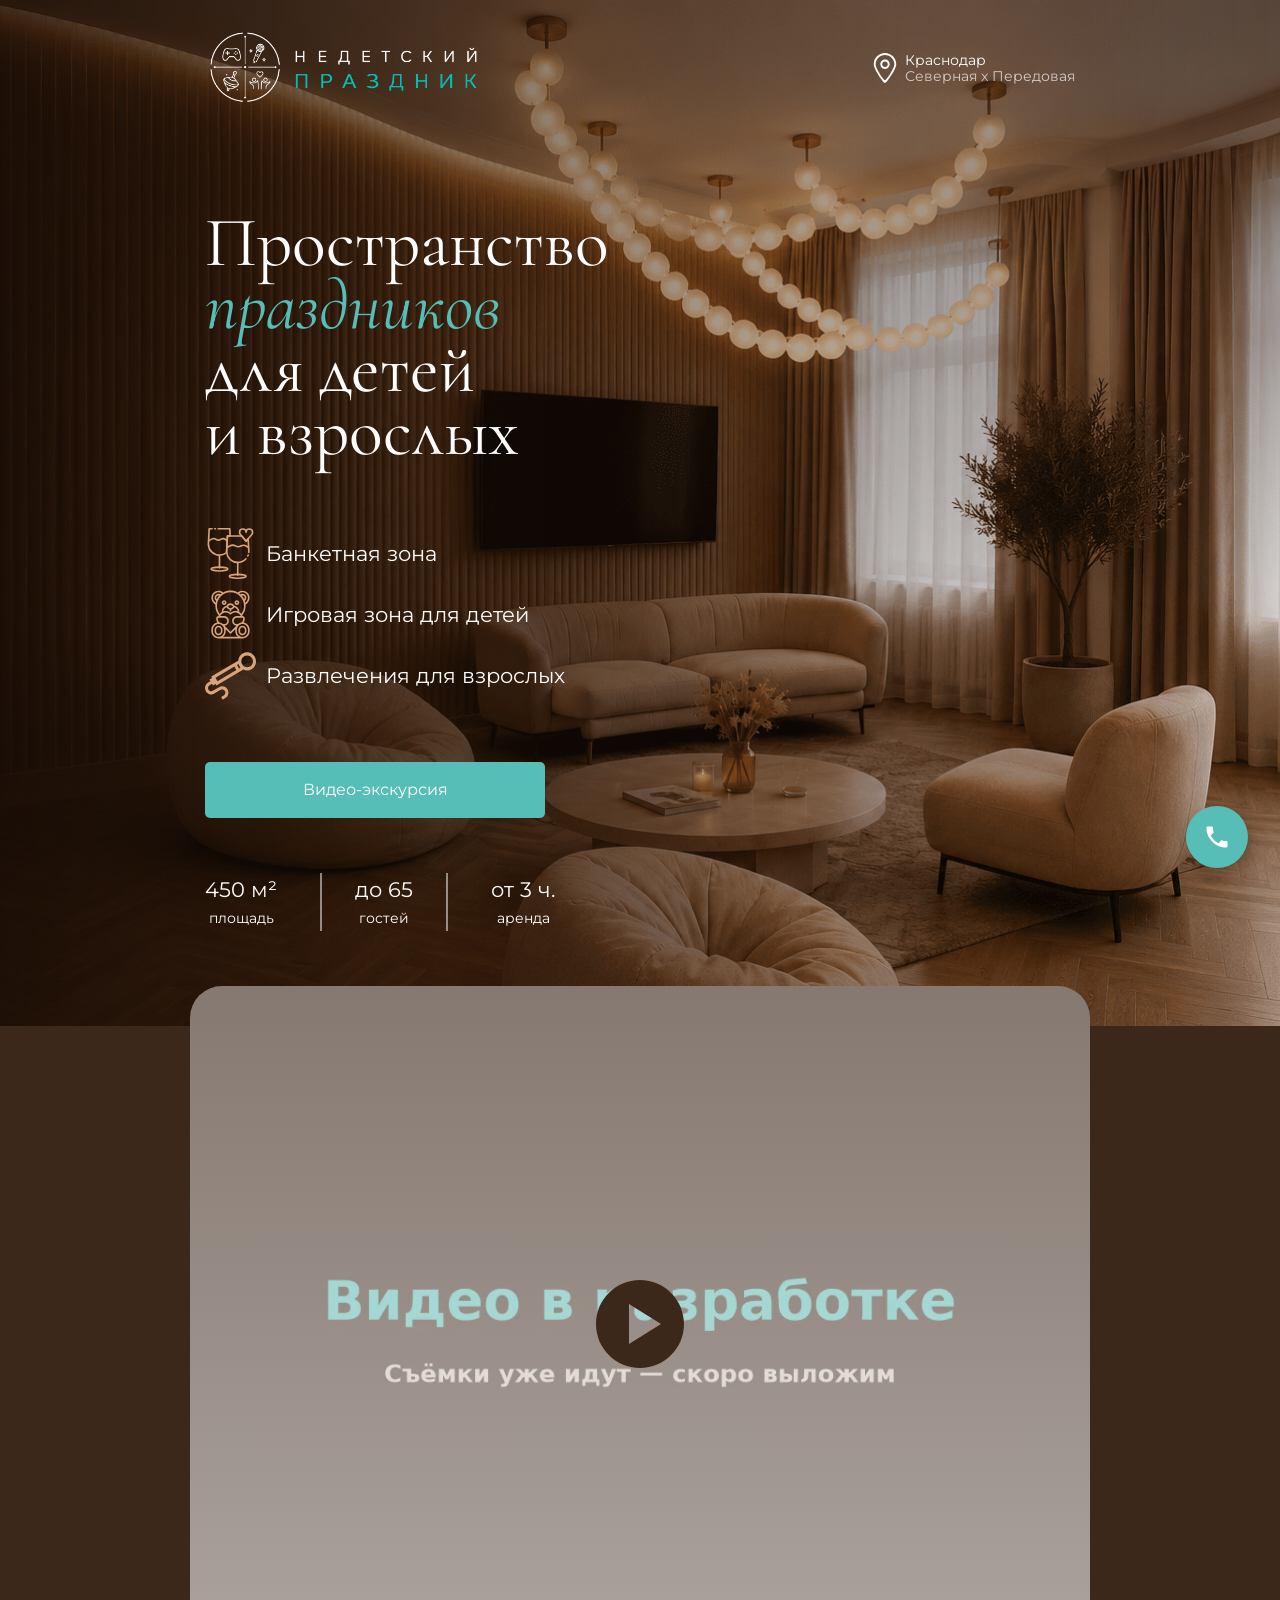
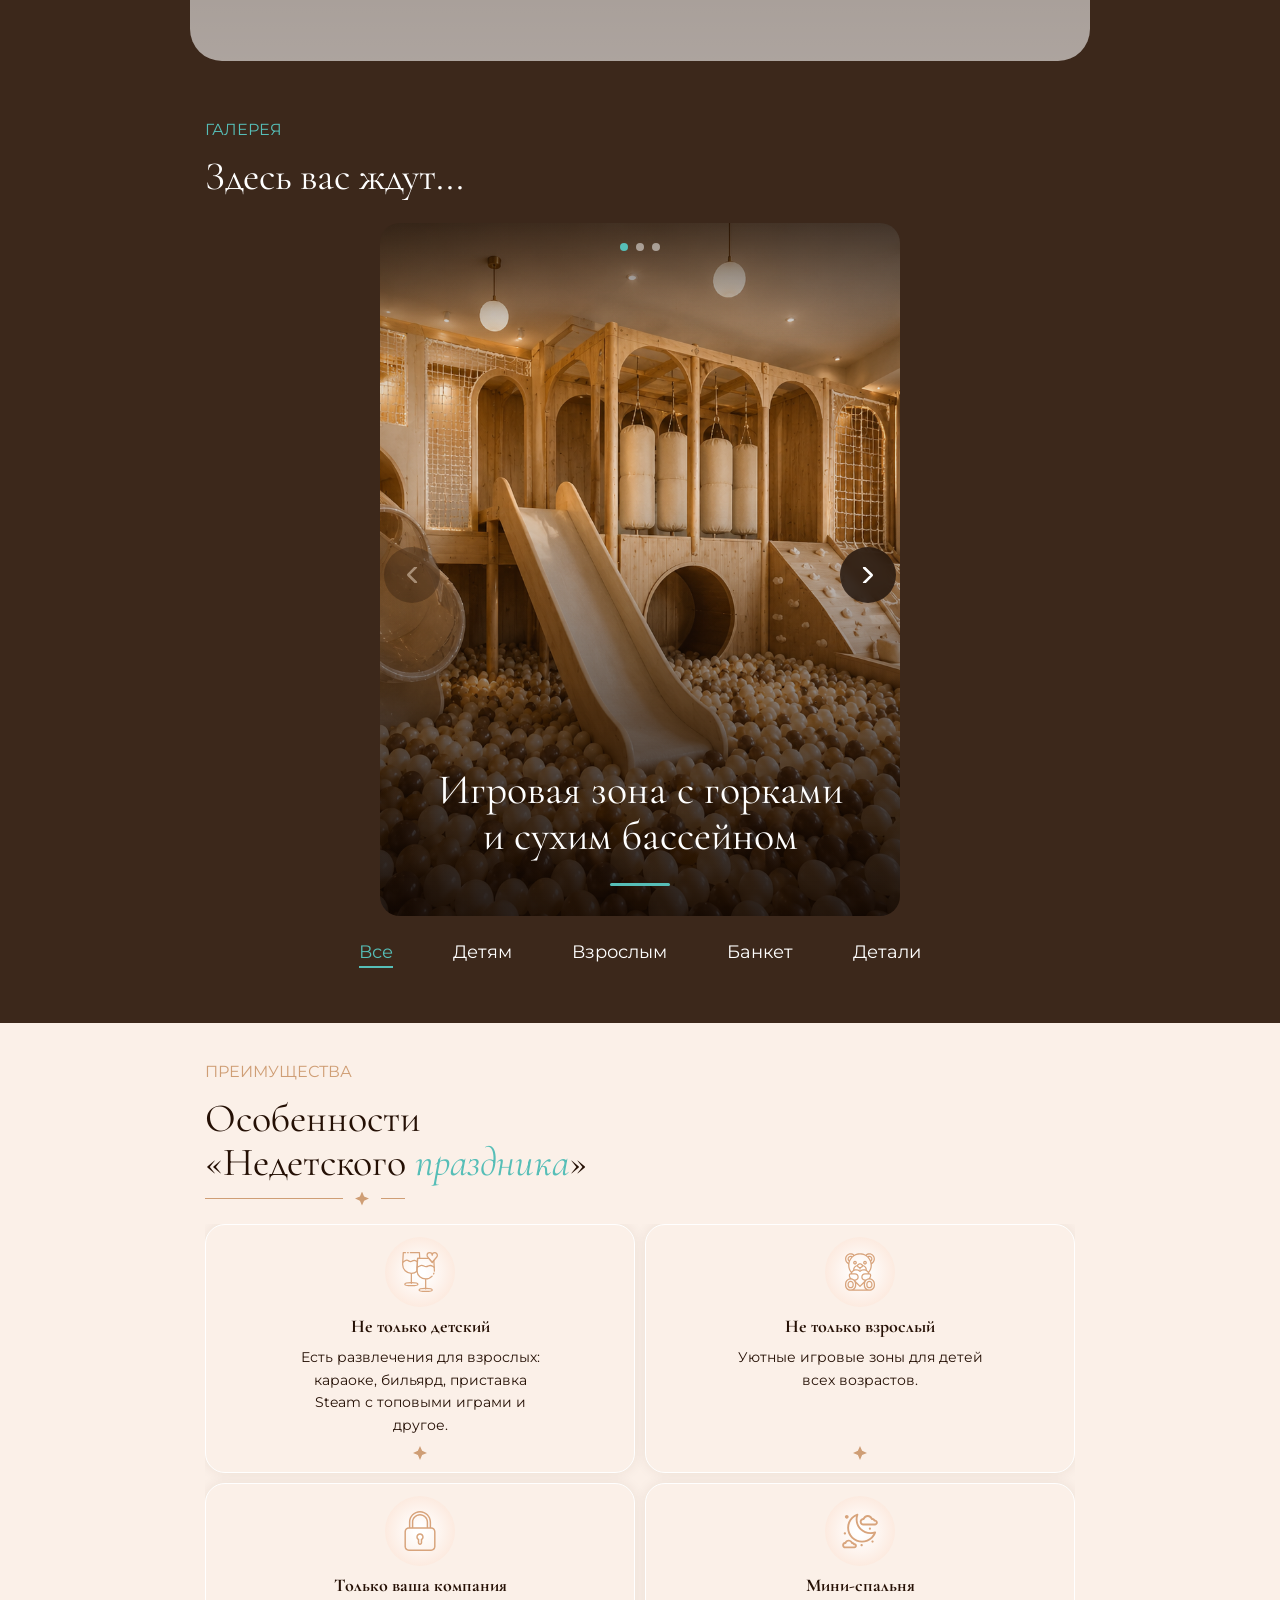
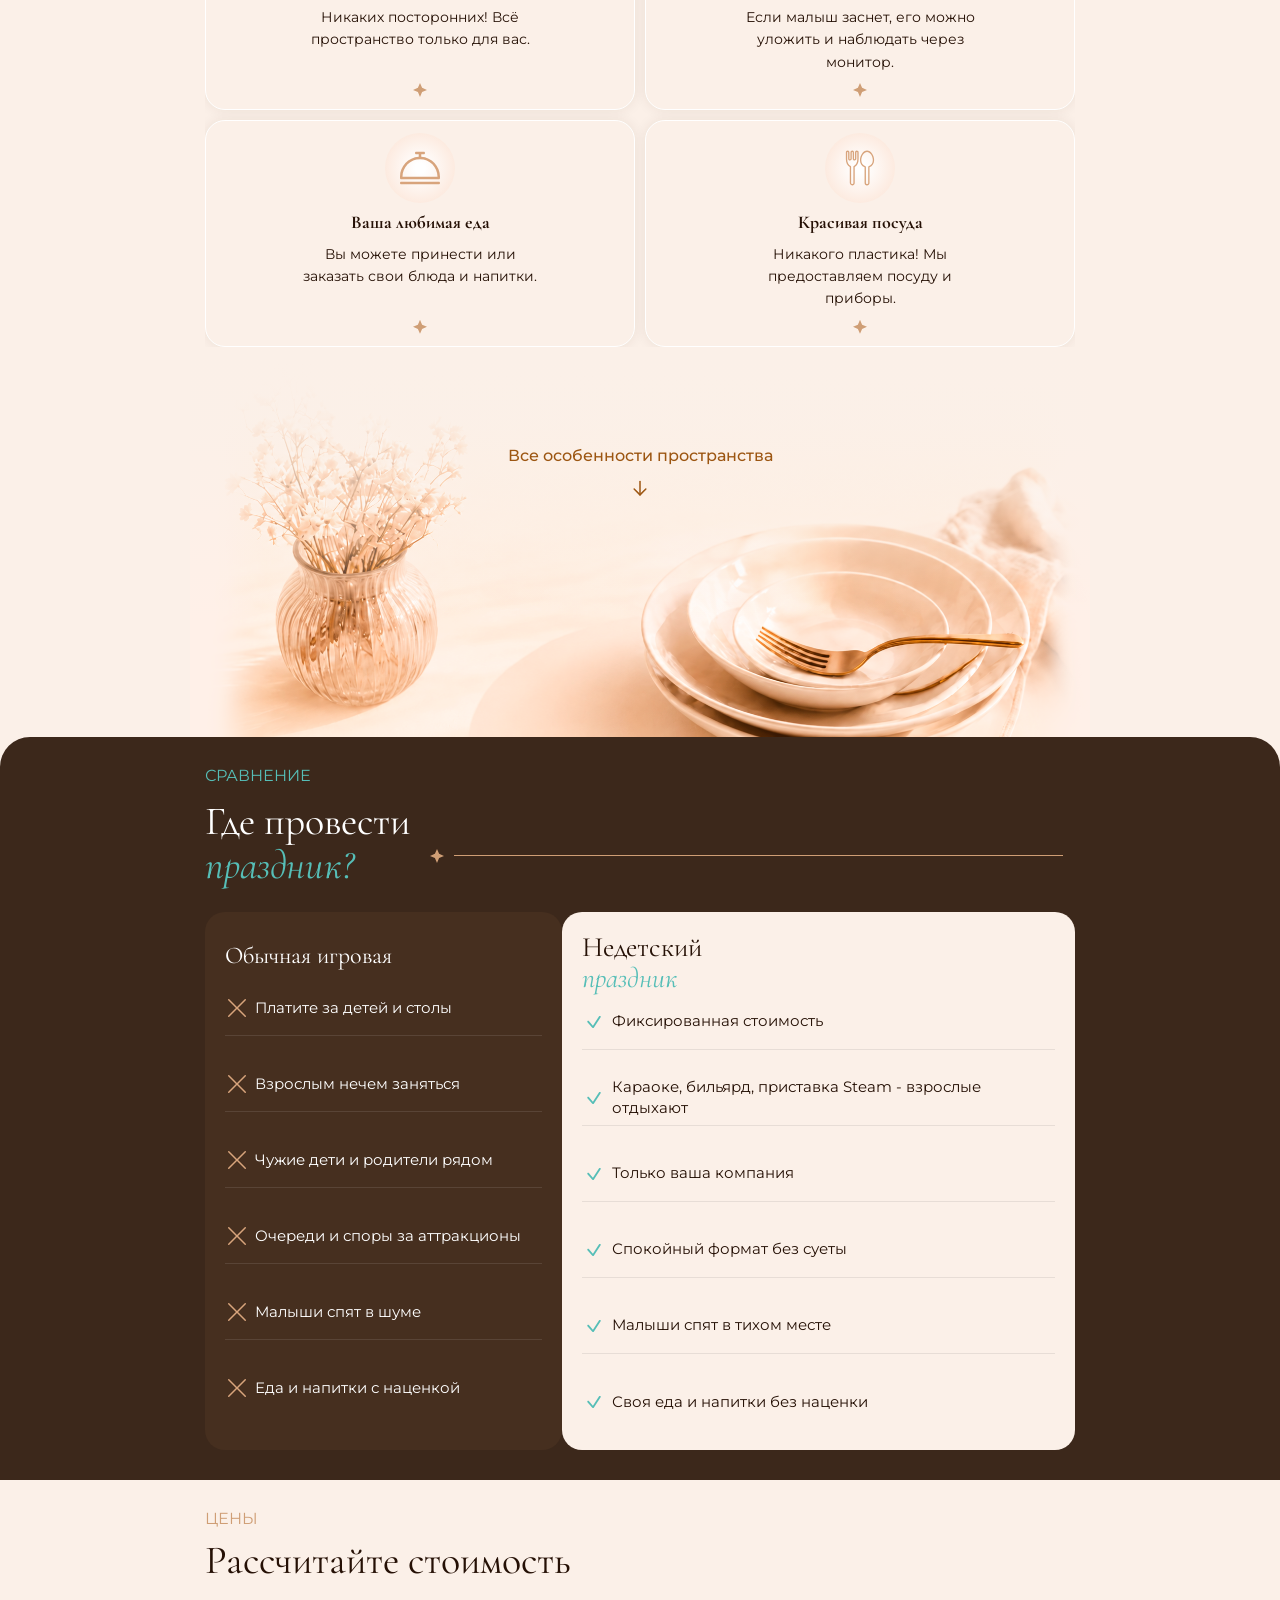
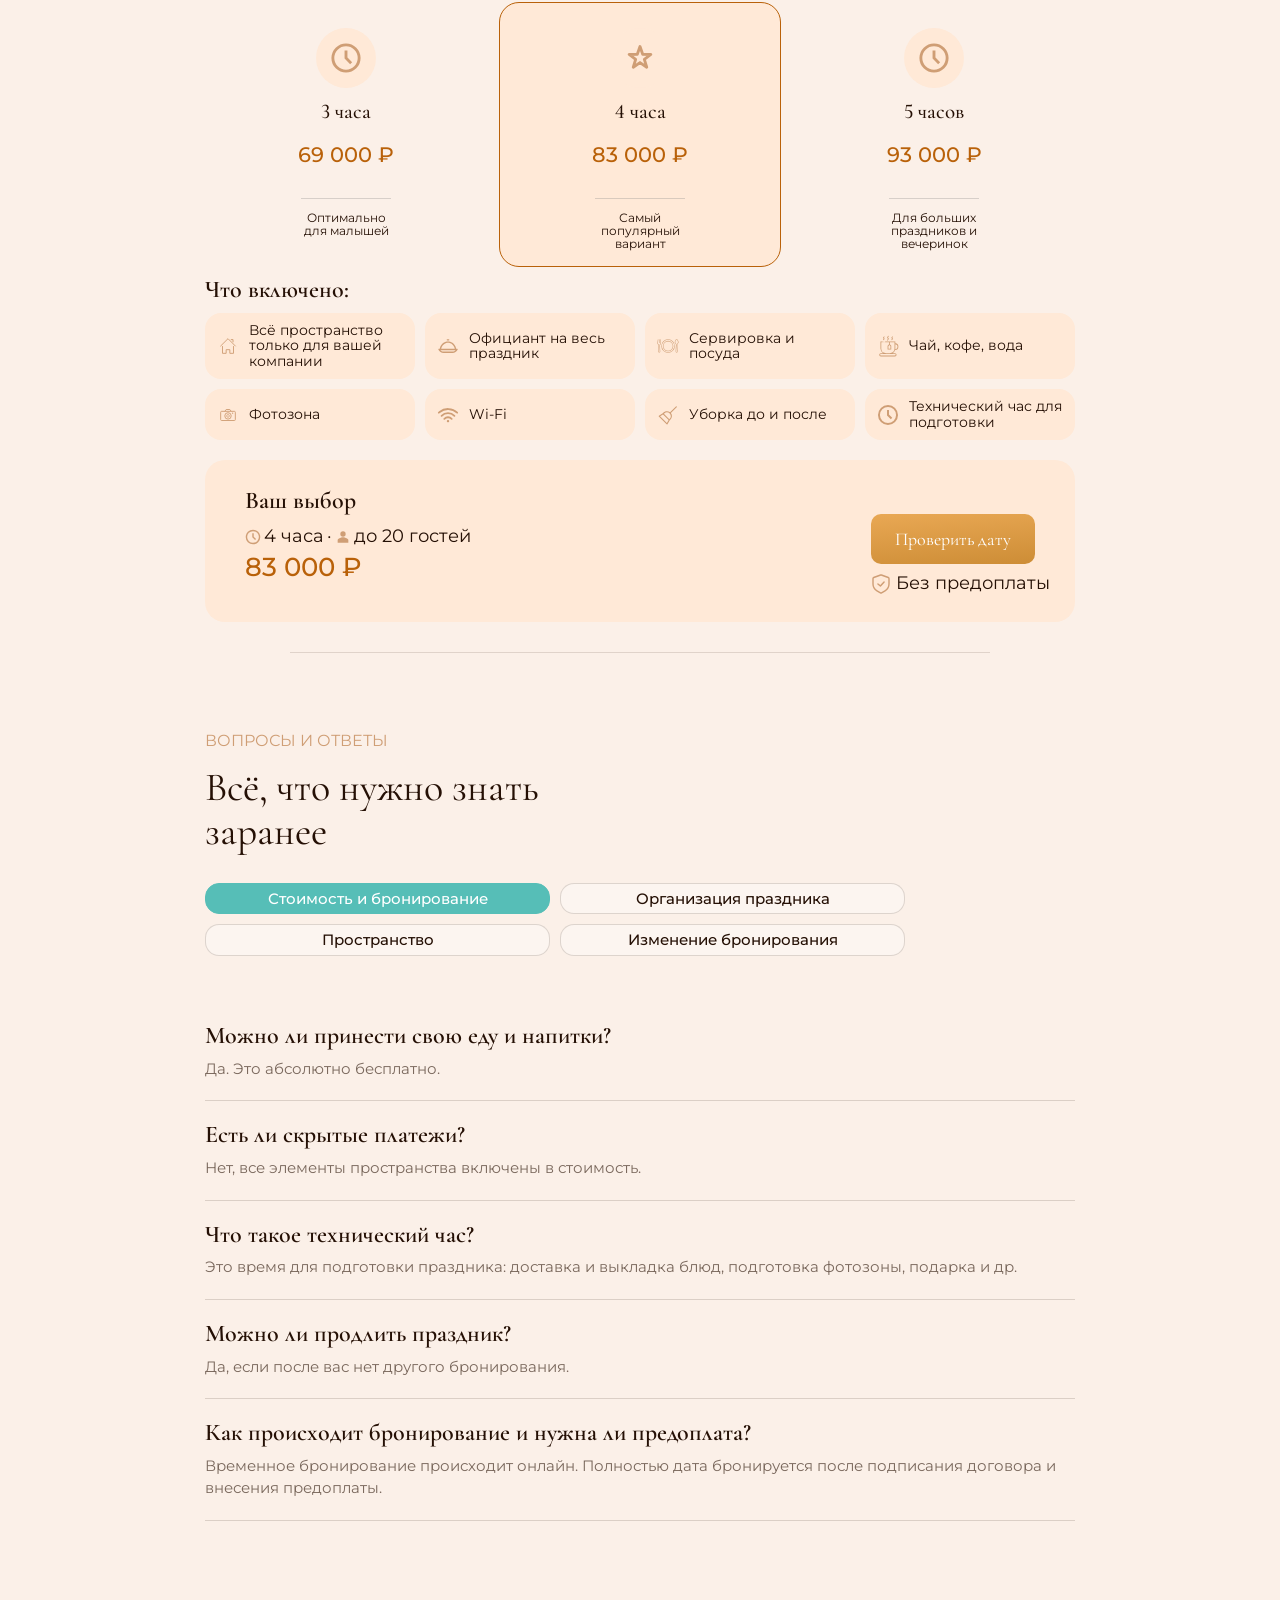
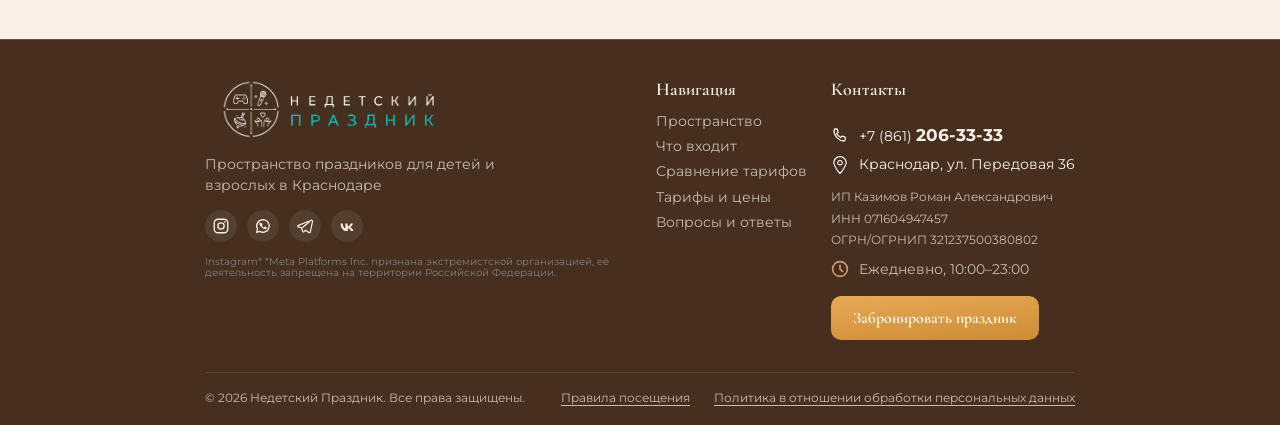
==== commit ed6a318e: "Updates" ====
--- a/index.html
+++ b/index.html
@@ -6,9 +6,9 @@
 	<link rel="icon" type="image/svg+xml" href="./favicon.svg" />
 	<meta name="viewport" content="width=device-width, initial-scale=1.0" />
 	<title>Сайт для дядь Ромы</title>
-  <script type="module" crossorigin src="./assets/main-B9pFLHR2.js"></script>
-  <link rel="modulepreload" crossorigin href="./assets/popup-C-U5-0tQ.js">
-  <link rel="stylesheet" crossorigin href="./assets/popup-BsAjjgCK.css">
+  <script type="module" crossorigin src="./assets/main-B59D66k0.js"></script>
+  <link rel="modulepreload" crossorigin href="./assets/popup-dI03T9i1.js">
+  <link rel="stylesheet" crossorigin href="./assets/popup-D5QUxoQ2.css">
   <link rel="stylesheet" crossorigin href="./assets/main-BApzTZSb.css">
 </head>
 
@@ -17,7 +17,7 @@
 		<header class="header">
 			<div class="header__container">
 				<a href='#' class="header__logo">
-					<div class="header__logo-cnt"><img src="./assets/logo-xBDe11Cb.png" alt="Недетский Праздник" class="header__logo-image"></div>
+					<div class="header__logo-cnt"><img src="./assets/logo-B6UhDgfi.png" alt="Недетский Праздник" class="header__logo-image" width="220" height="61"></div>
 				</a>
 				<div class="header__location">
 					<a href="#" class="header__link map-popup-open" role="button" aria-haspopup="dialog">
@@ -593,6 +593,13 @@
 				<p class="faq__heading-subtitle stage-heading__subtitle">Всё, что нужно знать<br> заранее</p>
 			</div>
 
+			<div class="faq__categories" role="tablist" aria-label="Категории вопросов">
+				<button class="faq__category faq__category-active" type="button" data-faq-category="booking" role="tab" aria-selected="true">Стоимость и бронирование</button>
+				<button class="faq__category" type="button" data-faq-category="party" role="tab" aria-selected="false">Организация праздника</button>
+				<button class="faq__category" type="button" data-faq-category="space" role="tab" aria-selected="false">Пространство</button>
+				<button class="faq__category" type="button" data-faq-category="change" role="tab" aria-selected="false">Изменение бронирования</button>
+			</div>
+
 			<div class="faq__panels">
 				<div class="faq__panel faq__panel-active" data-faq-panel="booking">
 					<div class="faq__item">
@@ -702,23 +709,6 @@
 					</div>
 				</div>
 			</div>
-			<div class="faq__slider" aria-label="Категории вопросов">
-				<button class="faq__slider-button faq__slider-button-prev" type="button" aria-label="Предыдущая категория">
-					<span aria-hidden="true">←</span>
-				</button>
-				<div class="faq__category-viewport">
-					<div class="faq__category-track">
-						<button class="faq__category faq__category-active" type="button" data-faq-category="booking"> Стоимость и бронирование</button>
-						<button class="faq__category" type="button" data-faq-category="party"> Организация праздника</button>
-						<button class="faq__category" type="button" data-faq-category="space"> Пространство</button>
-						<button class="faq__category" type="button" data-faq-category="change"> Изменение бронирования</button>
-					</div>
-				</div>
-				<button class="faq__slider-button faq__slider-button-next" type="button" aria-label="Следующая категория">
-					<span aria-hidden="true">→</span>
-				</button>
-			</div>
-			<p class="faq__slider-counter" aria-live="polite">01 / 04</p>
 		</div>
 	</section>
 	</main>
@@ -729,7 +719,7 @@
 
 				<div class="footer__brand">
 					<a href="#" class="footer__logo">
-						<img src="./assets/logo-xBDe11Cb.png" alt="Недетский Праздник" class="footer__logo-image">
+						<img src="./assets/logo-B6UhDgfi.png" alt="Недетский Праздник" class="footer__logo-image" width="220" height="61">
 					</a>
 					<p class="footer__tagline">
 						Пространство праздников для детей и взрослых в Краснодаре
--- a/assets/popup-D5QUxoQ2.css
+++ b/assets/popup-D5QUxoQ2.css
@@ -0,0 +1 @@
+@import "https://fonts.googleapis.com/css2?family=Montserrat:ital,wght@0,100..900;1,100..900&display=swap";@import "https://fonts.googleapis.com/css2?family=Cormorant+Garamond:ital,wght@0,300..700;1,300..700&display=swap";*{border:0;margin:0;padding:0}*,:before,:after{box-sizing:border-box}:focus,:active,a:focus,a:active{outline:none}nav,footer,header,aside{display:block}html,body{-webkit-text-size-adjust:100%;-moz-text-size-adjust:100%;-ms-text-size-adjust:100%;width:100%;height:100%;font-size:14px;line-height:1}input,button,textarea{font-family:inherit}input::-ms-clear{display:none}button{cursor:pointer;appearance:none;background:0 0}button::-moz-focus-inner{border:0;padding:0}a,a:visited,a:hover{text-decoration:none}ul li{list-style:none}img{vertical-align:top}h1,h2,h3,h4,h5,h6{font-size:inherit;font-weight:inherit}@media (width>=600.98px){.popup-booking__tariffs{flex-direction:row;gap:16px}.popup-booking__time-list{grid-template-columns:repeat(4,1fr)}.popup-booking__services{grid-template-columns:repeat(2,1fr);gap:12px;display:grid}}@media (width>=768px){.popup-booking__body{margin-left:20px;margin-right:20px;padding:40px}.popup-booking__close{top:24px;right:24px}.popup-booking__title{padding-right:0}.popup-booking__summary{gap:20px;padding:20px}.popup-booking__summary-label{font-size:14px}.popup-booking__summary-value{font-size:18px}.popup-booking__calendar-wrapper{flex-direction:row;gap:24px}.popup-booking__calendar-left{flex:1;width:auto}.popup-booking__time{flex-shrink:0;width:260px}.popup-booking__time-list{grid-template-columns:repeat(2,1fr)}.popup-booking__back,.popup-booking__next{flex:none}}:root{--tealColor:#56beb7;--sandColor:#cf9e75;--grayColor:#c9baaf;--brownColor:#3c281b;--brownLightColor:#462f1f;--whiteColor:#fff;--creamColor:#fbf0e8;--creamTitleColor:#251005;--creamButtonColor:#9c5612;--creamButtonLightColor:#b96109;--pricingBadgeColor:#ffe9d7;--pricingButtonFrom:#e9a854;--pricingButtonTo:#cd8d36}[class*=__container]{width:100%;max-width:960px;margin-inline:auto;padding-inline:15px}body{background-color:var(--brownColor);color:var(--whiteColor);font-family:Montserrat,sans-serif;line-height:1.1}.main-wrapper{background-image:url(./background-Kx4PBhQj.png);background-position:50%;background-repeat:no-repeat;background-size:cover;position:relative}.main-wrapper:before{content:"";background:linear-gradient(90deg,#140a05c7 0%,#140a0573 45%,#140a0538 65%,#140a0500 100%),radial-gradient(circle at 100% 0,#140a058c 0%,#140a0547 22%,#140a0500 45%);position:absolute;inset:0}.header,.main{z-index:2;position:relative}.header__container{justify-content:space-between;align-items:center;padding-top:30px;padding-bottom:30px;display:flex}.header__link{gap:5px;display:flex}.header__logo{align-items:center;gap:5px;display:flex}.header__logo-cnt{align-items:center;display:flex}.header__logo-image{object-fit:contain;width:clamp(150px,32vw,280px);height:auto;max-height:76px;display:block}.header__logo-accent{color:var(--tealColor)}.header__location{color:var(--whiteColor);align-items:center;gap:5px;width:fit-content;margin-left:auto;display:inline-flex}.header__location-icon{max-width:clamp(20px,4vw,40px)}.header__location-links{flex-direction:column;gap:5px;width:fit-content;display:flex}.header__location-links p{font-size:clamp(10px,3vw,21px)}.header__special{opacity:.7;white-space:nowrap;font-size:clamp(10px,3vw,21px);line-height:50%}.header__location-link{color:var(--whiteColor)}.page__video{z-index:5;margin-top:-40px;position:relative}.stage-heading{flex-direction:column;gap:15px;display:flex}.stage-heading__title{letter-spacing:30%;text-transform:uppercase;color:var(--tealColor);font-family:Montserrat,sans-serif;font-size:clamp(12px,3vw,16px)}.stage-heading__subtitle{padding-bottom:25px;font-family:Cormorant Garamond,serif;font-size:clamp(32px,7vw,70px)}.main__container{padding-bottom:100px}.main__wrapper{flex-direction:column;gap:40px;max-width:400px;display:flex}.main__title{padding:75px 0 25px;font-family:Cormorant Garamond,serif;font-size:clamp(39px,7vw,70px);line-height:90%}.main__title span{color:var(--tealColor);font-style:italic}.main__items{flex-direction:column;gap:10px;display:flex}.main__item{align-items:center;gap:10px;display:flex}.main__item img{width:clamp(20px,4vw,60px)}.main__item p{font-size:clamp(12px,2vw,21px)}.main__buttons{align-items:flex-start;gap:10px;display:inline-flex}.main__actions{gap:10px;padding:20px 0;display:flex}.main__action{white-space:nowrap;text-align:center;border-radius:5px;justify-content:center;align-items:center;gap:10px;width:clamp(160px,42vw,340px);height:clamp(44px,6vw,56px);font-size:clamp(12px,2vw,16px);display:inline-flex}.main__action-primary{background:var(--tealColor);color:var(--whiteColor);position:relative}.main__action img{flex-shrink:0;width:clamp(16px,2vw,22px);height:clamp(16px,2vw,22px)}.main__advantages{justify-content:space-between;gap:20px;max-width:287px;display:flex}.main__advantages-item{text-align:center;flex-direction:column;gap:10px;display:flex;position:relative}.main__advantages-item-center:before{content:"";background-color:var(--whiteColor);opacity:.5;width:2px;height:120%;position:absolute;top:-10%;right:-60%}.main__advantages-item-center:after{content:"";background-color:var(--whiteColor);opacity:.5;width:2px;height:120%;position:absolute;top:-10%;left:-60%}.main__advantages-title{font-size:18px}@media (width>=600.98px){.main__advantages{max-width:350px}.main__advantages-title{font-size:21px}}.video__container{padding-inline:0}.video__wrapper{border-radius:32px;position:relative;overflow:hidden}.video__wrapper:before{content:"";z-index:1;pointer-events:none;background:linear-gradient(#ffffff61,#ffffff94);position:absolute;inset:0}.video__player{object-fit:cover;aspect-ratio:4/3;width:100%;display:block}.video__play{z-index:4;aspect-ratio:1;cursor:pointer;width:clamp(70px,12vw,110px);color:var(--whiteColor);appearance:none;-webkit-tap-highlight-color:transparent;box-shadow:none;border:none;border-radius:50%;outline:none;justify-content:center;align-items:center;font-size:clamp(24px,5vw,42px);line-height:1;transition:transform .3s;display:flex;position:absolute;top:50%;left:50%;transform:translate(-50%,-50%)}.video__play:hover{transform:translate(-50%,-50%)scale(1.08)}.video--active .video__wrapper:before{opacity:0;visibility:hidden}.video--active .video__play{opacity:0;visibility:hidden;pointer-events:none}.gallery__container{padding-top:60px;padding-bottom:60px}.gallery__swiper{border-radius:20px;position:relative}.gallery__swiper-slide{aspect-ratio:9/14;position:relative;overflow:hidden}.gallery__swiper-slide:before{content:"";z-index:1;pointer-events:none;background:linear-gradient(#0f060200 40%,#0f06024d 58%,#0f0602b3 82%,#0f0602d1 100%),linear-gradient(#0f060299 0%,#0f060266 6%,#0f060200 18%),radial-gradient(circle,#0000 52%,#00000042 100%);position:absolute;inset:0}.gallery__zoom{cursor:zoom-in;width:100%;height:100%;display:block}.gallery__image{object-fit:cover;width:100%;height:100%;display:block}.gallery__info{z-index:3;text-align:center;flex-direction:column;align-items:center;gap:24px;width:80%;display:flex;position:absolute;bottom:30px;left:50%;transform:translate(-50%)}.gallery__info:after{content:"";background:var(--tealColor);border-radius:999px;width:60px;height:3px}.gallery__title{font-family:Cormorant Garamond,serif;font-size:clamp(24px,5vw,42px)}.gallery__swiper-pagination{z-index:10;justify-content:center;align-items:center;gap:8px;display:flex;position:absolute;top:20px!important;bottom:auto!important}.gallery__swiper-pagination .swiper-pagination-bullet{opacity:1;background:#ffffff80;border-radius:50%;width:8px;height:8px;margin:0!important}.gallery__swiper-pagination .swiper-pagination-bullet-active{background:var(--tealColor)}.gallery .swiper-button-next,.gallery .swiper-button-prev{-webkit-backdrop-filter:blur(6px);backdrop-filter:blur(6px);background:#140a05bf;border-radius:50%;width:56px;height:56px}.gallery .swiper-button-next svg,.gallery .swiper-button-prev svg{width:16px;height:16px}.gallery .swiper-button-next path,.gallery .swiper-button-prev path{stroke:#fff;stroke-width:2px}.gallery__filters{justify-content:space-between;align-items:center;gap:10px;padding-top:25px;display:flex}.gallery__filter{color:var(--whiteColor);font-size:clamp(14px,3vw,24px)}.gallery__filter-active{color:var(--tealColor);flex-direction:column;display:flex;position:relative}.gallery__filter-active:after{content:"";background-color:var(--tealColor);width:100%;height:2px;position:absolute;bottom:-5px}.swiper-slide.is-hidden{display:none!important}.features{background-color:var(--creamColor)}.features__divider{align-items:center;width:200px;height:20px;padding-bottom:25px;display:flex}.features__divider:before,.features__divider:after{content:"";background:var(--sandColor);height:1px}.features__divider:before{flex:1;margin-right:12px}.features__divider:after{width:24px;margin-left:12px}.features__divider span{background:var(--sandColor);clip-path:polygon(50% 0%,65% 35%,100% 50%,65% 65%,50% 100%,35% 65%,0% 50%,35% 35%);width:14px;height:14px}.features__heading{padding-top:40px}.features__heading-title{color:var(--sandColor)}.features__heading-subtitle{color:var(--creamTitleColor);padding-bottom:0;font-size:clamp(32px,7vw,70px)}.features__heading-subtitle span{color:var(--tealColor);font-style:italic}.features__content{transition:height .6s;position:relative;overflow:hidden}.features__toggle-text{color:var(--creamButtonColor);text-align:center;font-size:clamp(14px,3vw,21px);font-weight:500}.features__toggle-icon{width:20px;height:20px}.features__toggle-icon path{stroke:var(--creamButtonColor);stroke-width:1.8px;stroke-linecap:round;stroke-linejoin:round}.features__bottom{position:relative}.features__bottom:before{content:"";z-index:2;pointer-events:none;background:linear-gradient(#fbf0e8 0%,#fbf0e8eb 18%,#fbf0e88c 38%,#fbf0e800 65%);position:absolute;inset:0}.features__toggle{z-index:5;cursor:pointer;background:0 0;border:none;flex-direction:column;align-items:center;gap:14px;width:100%;transition:opacity .3s;display:flex;position:absolute;top:30%;left:50%;transform:translate(-50%,-50%)}.features__toggle:hover{opacity:.8}.features__bottom-decor{background:url(./features-CpdRDV13.png) bottom/cover no-repeat;width:100%;max-width:900px;height:clamp(180px,50vw,420px);margin:0 auto}.features__image{background:radial-gradient(circle,#fff 10%,#ff59001a 100%);border-radius:50%;justify-content:center;align-items:center;min-width:clamp(50px,5vw,130px);min-height:clamp(50px,5vw,130px);display:flex}.features__image img{width:clamp(30px,5vw,50px)}.features__title{font-family:Cormorant Garamond,serif;font-size:clamp(14px,3vw,24px);font-weight:700}.features__text{flex:1;max-width:250px;font-size:clamp(10px,2vw,18px);line-height:160%}.features.features--opened .features__compact{display:none}.features.features--opened .features__full{display:block}.features.features--opened .features__toggle-icon{transform:rotate(180deg)}.features.features--opened .features__divider{display:none}.compact{display:block}.compact__items{grid-template-columns:repeat(2,1fr);gap:10px;display:grid}.compact__item{background-color:var(--creamColor);border:1px solid var(--whiteColor);border-radius:20px;padding:12px;box-shadow:0 0 13px #3c281b14}.compact__content{text-align:center;height:100%;color:var(--creamTitleColor);flex-direction:column;align-items:center;gap:10px;display:flex}.compact__star{background-color:var(--sandColor);clip-path:polygon(50% 0%,65% 35%,100% 50%,65% 65%,50% 100%,35% 65%,0% 50%,35% 35%);min-width:14px;min-height:14px}.full{display:none}.full__head{align-items:center;gap:10px;padding-top:25px;padding-bottom:25px;display:flex}.full__head-icon img{width:clamp(25px,5vw,50px)}.full__head-title{color:var(--sandColor);text-transform:uppercase;letter-spacing:2px;font-size:clamp(14px,2vw,30px);font-weight:600}.full__head-line{background:linear-gradient(90deg,#d8a47c8c,#d8a47c26);flex:auto;height:2px}.full__items{grid-template-columns:repeat(2,1fr);gap:10px;display:grid}.full__item{background-color:var(--creamColor);border:1px solid var(--whiteColor);border-radius:20px;padding:12px;box-shadow:0 0 13px #3c281b14}.full__content{color:var(--creamTitleColor);align-items:center;gap:10px;display:flex}.full__information{flex-direction:column;justify-content:space-between;gap:5px;display:flex}.full__title{max-height:31px}.full__text{max-width:none}.full__icon{background-position:right 5px;background-repeat:no-repeat;background-size:15%}.full__food-icon{background-image:url("data:image/svg+xml,%3c?xml%20version='1.0'%20encoding='UTF-8'?%3e%3csvg%20xmlns='http://www.w3.org/2000/svg'%20width='612'%20height='612'%20viewBox='0%200%20612%20612'%20fill='%23D8A47C'%20%3e%3cpath%20d='M592.875,516.375H19.125C8.568,516.375,0,524.943,0,535.5s8.568,19.125,19.125,19.125h573.75%20c10.557,0,19.125-8.568,19.125-19.125S603.432,516.375,592.875,516.375z%20M325.125,133.875v-38.25h38.25%20c10.557,0,19.125-8.568,19.125-19.125s-8.568-19.125-19.125-19.125h-114.75c-10.557,0-19.125,8.568-19.125,19.125%20s8.568,19.125,19.125,19.125h38.25c0,0-0.134,39.818,0,38.25C126.837,143.801,0,277.332,0,439.875%20c0,15.529,0,8.568,0,19.125s8.568,19.125,19.125,19.125h573.75c10.557,0,19.125-8.568,19.125-19.125s0-2.391,0-19.125%20C612,277.332,485.163,143.801,325.125,133.875z%20M38.25,439.875C38.25,292,158.125,172.125,306,172.125%20c147.875,0,267.75,119.875,267.75,267.75H38.25z'/%3e%3c/svg%3e")}.full__dishes-icon{background-image:url("data:image/svg+xml,%3c?xml%20version='1.0'%20encoding='UTF-8'?%3e%3csvg%20id='Layer_1'%20xmlns='http://www.w3.org/2000/svg'%20viewBox='0%200%20300%20300'%20fill='%23D8A47C'%20%3e%3cg%20id='XMLID_2_'%3e%3cpath%20d='M125.6,19.4c-7.2,0.4-12.9,6.5-12.9,13.9v47.4c0,1.9-1.4,3.6-3.3,3.8c-1,0.1-2-0.2-2.8-0.9%20c-0.8-0.7-1.2-1.7-1.2-2.7V33.4c0-7.5-5.7-13.6-12.9-14c-3.8-0.2-7.3,1.1-10,3.7c-2.7,2.6-4.2,6.1-4.2,9.8v47.8%20c0,2-1.4,3.6-3.3,3.8c-1,0.1-2-0.2-2.8-0.9C71.4,83,71,82,71,81V33.4c0-7.5-5.7-13.6-12.9-14c-3.8-0.2-7.3,1.1-10,3.7%20c-2.7,2.6-4.2,6.1-4.2,9.8v50.7c0,26.1,11.6,49.3,29.5,59.3v118.6c0,10.1,8,18.6,17.8,19c0.2,0,0.5,0,0.7,0%20c4.8,0,9.4-1.8,12.8-5.2c3.7-3.5,5.7-8.3,5.7-13.4V143c17.9-10,29.5-33.2,29.5-59.3V33c0-3.8-1.5-7.2-4.2-9.8%20C132.9,20.6,129.4,19.3,125.6,19.4z%20M100.4,139.9v121.9c0,4.5-3.4,8.4-7.7,8.8c-2.4,0.2-4.8-0.5-6.6-2.2%20c-1.8-1.6-2.8-3.9-2.8-6.3V139.9c0-1.9-1.1-3.7-2.9-4.5c-15.9-7.3-26.6-28-26.6-51.7V33.2c0-2,1.4-3.6,3.3-3.8%20c0.1,0,0.2,0,0.4,0c0.9,0,1.8,0.3,2.4,0.9C60.6,31,61,32,61,33v47.6c0,7.5,5.7,13.6,12.9,14c3.8,0.2,7.3-1.1,10-3.7%20c2.7-2.6,4.2-6.1,4.2-9.8V33.2c0-2,1.4-3.6,3.3-3.8c1-0.1,2,0.2,2.8,0.9C95,31,95.5,32,95.5,33v47.6c0,7.5,5.7,13.6,12.9,14%20c3.8,0.2,7.3-1.1,10-3.7c2.7-2.6,4.2-6.1,4.2-9.8V33.2c0-2,1.4-3.6,3.3-3.8c1-0.1,2,0.2,2.8,0.9c0.8,0.7,1.2,1.7,1.2,2.7v50.7%20c0,23.7-10.7,44.4-26.6,51.7C101.6,136.2,100.4,138,100.4,139.9z'/%3e%3cpath%20d='M241.1,42.4c-10.4-14.8-24-23-38.2-23c-14.3,0-27.9,8.2-38.2,23c-9.6,13.6-15.1,31.2-15.1,48.2%20c0,25.9,13.3,46.6,34.7,54.2v116.8c0,10.1,8,18.6,17.8,19c0.2,0,0.5,0,0.7,0c4.8,0,9.4-1.8,12.8-5.2%20c3.7-3.5,5.7-8.3,5.7-13.4V144.8c21.4-7.6,34.7-28.3,34.7-54.2C256.2,73.6,250.7,56,241.1,42.4z%20M211.5,141.1v120.7%20c0,4.5-3.4,8.4-7.7,8.8c-2.5,0.2-4.8-0.5-6.6-2.2c-1.8-1.6-2.8-3.9-2.8-6.3V141.1c0-2.2-1.5-4.2-3.7-4.8%20c-19.2-5.3-31.1-22.8-31.1-45.7c0-15,4.8-30.5,13.2-42.5c8.5-12.1,19.1-18.7,30.1-18.7S224.5,36,233,48.1%20c8.4,12,13.2,27.5,13.2,42.5c0,22.9-11.9,40.4-31.1,45.7C213,136.9,211.5,138.9,211.5,141.1z'/%3e%3c/g%3e%3c/svg%3e")}.full__lock-icon{background-image:url("data:image/svg+xml,%3c?xml%20version='1.0'%20encoding='iso-8859-1'?%3e%3csvg%20version='1.1'%20id='Capa_1'%20xmlns='http://www.w3.org/2000/svg'%20xmlns:xlink='http://www.w3.org/1999/xlink'%20x='0px'%20y='0px'%20width='516.375px'%20height='516.375px'%20viewBox='0%200%20516.375%20516.375'%20xml:space='preserve'%20fill='%23D8A47C'%20%3e%3cg%3e%3cg%3e%3cpath%20d='M258.188,286.875c-26.775,0-47.812,21.037-47.812,47.812c0,15.3,7.65,28.688,19.125,38.25v38.25%20c0,15.3,13.388,28.688,28.688,28.688s28.688-13.388,28.688-28.688v-38.25c11.475-9.562,19.125-22.95,19.125-38.25%20C306,307.912,284.963,286.875,258.188,286.875z%20M267.75,361.463v49.725c0,5.737-3.825,9.562-9.562,9.562%20s-9.562-3.825-9.562-9.562v-49.725c-11.475-3.825-19.125-15.301-19.125-26.775c0-15.3,13.388-28.688,28.688-28.688%20s28.688,13.388,28.688,28.688C286.875,348.075,279.225,357.638,267.75,361.463z'/%3e%3cpath%20d='M401.625,210.375v-66.938C401.625,65.025,336.6,0,258.188,0C179.775,0,114.75,65.025,114.75,143.438v66.938%20c-32.513,0-57.375,24.862-57.375,57.375V459c0,32.513,24.862,57.375,57.375,57.375h286.875%20C434.138,516.375,459,491.513,459,459V267.75C459,237.15,434.138,210.375,401.625,210.375z%20M133.875,143.438%20c0-68.85,55.462-124.312,124.312-124.312c68.85,0,124.312,55.462,124.312,124.312v66.938h-19.125v-66.938%20c0-57.375-47.812-105.188-105.188-105.188S153,86.062,153,143.438v66.938h-19.125V143.438z%20M344.25,143.438v66.938%20H172.125v-66.938c0-47.812,38.25-86.062,86.062-86.062S344.25,95.625,344.25,143.438z%20M439.875,459%20c0,21.037-17.213,38.25-38.25,38.25H114.75c-21.038,0-38.25-17.213-38.25-38.25V267.75%20c0-21.038,17.212-38.25,38.25-38.25h286.875c21.037,0,38.25,17.212,38.25,38.25V459z'/%3e%3c/g%3e%3c/g%3e%3c/svg%3e")}.full__moon-icon{background-image:url("data:image/svg+xml,%3csvg%20xmlns='http://www.w3.org/2000/svg'%20viewBox='0%200%20800%20800'%20fill='%23D8A47C'%20%3e%3cpath%20d='M715.968,413.668c-5.151-5.157-12.812-6.895-19.685-4.469c-27.729,9.768-56.754,14.723-86.275,14.723%20c-69.178,0-134.215-26.938-183.124-75.853c-70.097-70.095-94.09-175.841-61.126-269.4c2.42-6.873,0.683-14.532-4.474-19.684%20c-5.152-5.157-12.811-6.895-19.683-4.474c-42,14.799-79.372,38.377-111.068,70.073c-56.072,56.072-86.948,130.62-86.948,209.92%20c0,79.295,30.876,153.842,86.948,209.915c56.072,56.071,130.62,86.953,209.921,86.953c79.296,0,153.849-30.882,209.915-86.953%20c31.701-31.696,55.273-69.063,70.073-111.067C722.861,426.479,721.124,418.82,715.968,413.668z%20M623.583,517.634%20c-48.916,48.92-113.951,75.858-183.13,75.858c-69.179,0-134.22-26.938-183.135-75.858c-100.983-100.978-100.983-265.287,0-366.264%20c18.486-18.487,39.169-33.805,61.786-45.78c-8.206,40.333-7.976,82.092,0.853,122.692c12.073,55.531,39.786,106.211,80.142,146.572%20c56.067,56.066,130.615,86.943,209.91,86.943c20.043,0,39.892-1.994,59.355-5.949C657.388,478.464,642.069,499.152,623.583,517.634z'/%3e%3cpath%20d='M702.785,172.844c-12.073-17.825-31.347-29.691-52.822-32.346c-7.281-15.684-18.322-29.27-32.428-39.792%20c-18.208-13.581-39.863-20.759-62.627-20.759c-22.771,0-44.427,7.179-62.633,20.759c-14.105,10.522-25.146,24.108-32.43,39.787%20c-36.962,4.535-65.676,36.116-65.676,74.285c0,41.268,33.571,74.837,74.838,74.837h229.104c32.248,0,58.48-26.233,58.48-58.476%20C756.595,200.465,732.853,175.227,702.785,172.844z%20M698.113,251.741H469.009c-20.383,0-36.963-16.586-36.963-36.963%20c0-20.382,16.58-36.962,36.963-36.962c0.737,0,1.568,0.033,2.622,0.109c8.769,0.601,16.755-4.867,19.377-13.226%20c8.801-28.036,34.478-46.878,63.9-46.878c29.418,0,55.094,18.842,63.895,46.878c2.622,8.358,10.631,13.827,19.384,13.226%20c1.049-0.076,1.879-0.109,2.616-0.109c14.586,0,27.845,8.621,33.782,21.972c3.48,7.834,11.795,12.346,20.262,11.008%20c1.088-0.169,2.19-0.257,3.268-0.257c11.357,0,20.602,9.238,20.602,20.601C718.715,242.497,709.472,251.741,698.113,251.741z'/%3e%3cpath%20d='M293.373,646.565c-9.795-13.571-24.66-22.766-41.256-25.408c-14.45-29.287-44.234-48.18-77.766-48.18%20c-18.847,0-36.776,5.944-51.849,17.192c-11.084,8.265-19.886,18.825-25.906,30.975c-30.106,4.765-53.193,30.898-53.193,62.322%20c0,34.788,28.304,63.098,63.097,63.098h180.971c27.67,0,50.178-22.509,50.178-50.179%20C337.65,670.717,318.273,649.488,293.373,646.565z%20M287.473,708.685H106.501c-13.908,0-25.217-11.313-25.217-25.217%20c0-13.91,11.309-25.217,25.217-25.217c0.497,0,1.071,0.021,1.808,0.07c8.735,0.61,16.744-4.867,19.366-13.222%20c6.425-20.479,25.185-34.241,46.676-34.241c21.491,0,40.246,13.762,46.676,34.241c2.622,8.354,10.63,13.815,19.36,13.222%20c0.743-0.05,1.322-0.07,1.813-0.07c9.954,0,19,5.883,23.054,14.989c3.48,7.834,11.789,12.352,20.263,11.014%20c0.655-0.104,1.311-0.159,1.955-0.159c6.786,0,12.298,5.52,12.298,12.292C299.771,703.172,294.258,708.685,287.473,708.685z'/%3e%3cpath%20d='M173.205,117.27c0-20.918-16.958-37.875-37.88-37.875c-20.918,0-37.875,16.957-37.875,37.875%20c0,20.923,16.957,37.88,37.875,37.88C156.247,155.15,173.205,138.193,173.205,117.27z'/%3e%3cpath%20d='M120.175,448.702c0-12.549-10.178-22.727-22.726-22.727c-12.554,0-22.731,10.178-22.731,22.727%20c0,12.554,10.178,22.729,22.731,22.729C109.998,471.433,120.175,461.256,120.175,448.702z'/%3e%3cpath%20d='M673.192,612.433c0-12.554-10.172-22.726-22.727-22.726s-22.727,10.172-22.727,22.726%20c0,12.555,10.172,22.727,22.727,22.727C663.021,635.158,673.192,624.986,673.192,612.433z'/%3e%3ccircle%20cx='598.109'%20cy='354.007'%20r='22.726'/%3e%3cpath%20d='M455.274,682.5c0-12.554-10.173-22.726-22.727-22.726c-12.555,0-22.728,10.172-22.728,22.726%20c0,12.549,10.173,22.727,22.728,22.727S455.274,695.049,455.274,682.5z'/%3e%3c/svg%3e")}.full__glasses{background-image:url("data:image/svg+xml,%3c?xml%20version='1.0'%20?%3e%3csvg%20id='Layer_1'%20style='enable-background:new%200%200%2064%2064;'%20version='1.1'%20viewBox='0%200%2064%2064'%20xml:space='preserve'%20xmlns='http://www.w3.org/2000/svg'%20xmlns:xlink='http://www.w3.org/1999/xlink'%3e%3cstyle%20type='text/css'%3e%20.st0{fill:none;stroke:%23D8A47C;stroke-width:2;stroke-linecap:round;stroke-linejoin:round;stroke-miterlimit:10;}%20%3c/style%3e%3cg%3e%3cline%20class='st0'%20x1='41.07'%20x2='41.07'%20y1='43.92'%20y2='59.17'/%3e%3cellipse%20class='st0'%20cx='41.07'%20cy='60.61'%20rx='10.48'%20ry='2.39'/%3e%3cg%3e%3cpath%20class='st0'%20d='M54.21,33.9c-0.14,0.39-0.29,0.78-0.47,1.15'/%3e%3cpath%20class='st0'%20d='M51.42,38.58c-2.55,2.83-6.24,4.6-10.35,4.6c-7.2,0-13.12-5.45-13.85-12.46c-0.05-0.49-0.08-0.97-0.08-1.47%20l1.02-19.14h17.93l5.46,6.65l2.61-3.18l0.84,15.67c0,0.46-0.02,0.92-0.07,1.37'/%3e%3cline%20class='st0'%20x1='12.21'%20x2='13.13'%20y1='1'%20y2='1'/%3e%3cpath%20class='st0'%20d='M16.56,1h14.51l0.49,9.11h-3.4l-1.02,19.14c0,0.5,0.03,0.98,0.08,1.47c-2.43,2.09-5.6,3.35-9.06,3.35%20c-7.69,0-13.93-6.23-13.93-13.93L5.27,1h3.56'/%3e%3cline%20class='st0'%20x1='18.17'%20x2='18.17'%20y1='34.81'%20y2='50.06'/%3e%3cellipse%20class='st0'%20cx='18.17'%20cy='51.5'%20rx='10.48'%20ry='2.39'/%3e%3c/g%3e%3cpath%20class='st0'%20d='M27.56,24.51l3.98-2.16c2.1-1.14,4.63-1.08,6.67,0.16l0,0c2.06,1.25,4.6,1.3,6.7,0.14l0.25-0.14%20c2.23-1.23,4.94-1.09,7.04,0.36l2.39,1.65'/%3e%3cpath%20class='st0'%20d='M4.65,16.2l3.43-2.16c1.81-1.14,3.99-1.08,5.76,0.16l0,0c1.78,1.25,3.97,1.3,5.79,0.14l0.22-0.14%20c1.93-1.23,4.26-1.09,6.08,0.36l2.06,1.65'/%3e%3cg%3e%3cpath%20class='st0'%20d='M59.77,5.28c0,1.06-0.39,2.01-1.04,2.74l-2.62,3.19l-1.94,2.37l-2.61,3.18l-5.46-6.65l-1.71-2.09%20c-0.65-0.73-1.05-1.68-1.05-2.74c0-2.26,1.84-4.1,4.11-4.1s4.11,1.84,4.11,4.1c0-2.26,1.84-4.1,4.1-4.1%20C57.92,1.18,59.77,3.02,59.77,5.28z'/%3e%3c/g%3e%3c/g%3e%3c/svg%3e")}.full__bear{background-image:url(./bear-DbQQsscy.svg)}@media (width>=768px){.full__icon{background-size:12%}}.compare{z-index:2;background-color:var(--brownColor);border-radius:30px 30px 0 0;margin-top:-30px;padding-top:30px;padding-bottom:30px;position:relative}.compare__heading-unite{align-items:center;gap:10px;display:flex}.compare__heading-subtitle span{color:var(--tealColor);font-style:italic}.compare__divider{flex-direction:row-reverse;flex-grow:1;align-items:center;gap:10px;display:flex}.compare__divider:before,.compare__divider:after{content:"";background:var(--sandColor);height:1px}.compare__divider:before{flex:1;margin-right:12px}.compare__divider span{background:var(--sandColor);clip-path:polygon(50% 0%,65% 35%,100% 50%,65% 65%,50% 100%,35% 65%,0% 50%,35% 35%);width:14px;height:14px}.compare__content{grid-template-columns:.8fr 1.15fr;align-items:stretch;display:grid}.compare__left,.compare__right{border-radius:20px;flex-direction:column;padding:20px;display:flex}.compare__left{background-color:var(--brownLightColor)}.compare__price{padding-top:25px;padding-bottom:10px;font-size:clamp(12px,2vw,28px)}.compare__price span{font-size:clamp(18px,2vw,31px);font-style:italic}.compare__left-title,.compare__right-title{align-items:center;min-height:60px;display:flex}.compare__right-title{flex-direction:column;align-items:flex-start}.compare__left-title{font-family:Cormorant Garamond,serif;font-size:clamp(18px,4vw,24px)}.compare__left-items{flex-direction:column;flex:1;display:flex}.compare__left-price span{font-feature-settings:"lnum";color:var(--sandColor);font-family:Cormorant Garamond,serif}.compare__items{grid-template-rows:repeat(6,82px);display:grid}.compare__item{grid-template-columns:20px 1fr;align-items:center;padding:0;display:grid}.compare__item img{width:clamp(12px,3vw,24px)}.compare__item p{font-size:clamp(12px,2vw,17px);line-height:1.35}.compare__left .compare__item{border-bottom:1px solid #ffffff1a}.compare__left .compare__item:last-child{border-bottom:none}.compare__right .compare__item{border-bottom:1px solid #00000014}.compare__right .compare__item:last-child{border-bottom:none}.compare__right{background-color:var(--creamColor);color:var(--creamTitleColor)}.compare__right-title{font-family:Cormorant Garamond,serif;font-size:clamp(24px,5vw,28px)}.compare__right-title span{color:var(--tealColor);font-style:italic}.compare__right-price{font-size:clamp(21px,2vw,32px)}.compare__right-price span{font-feature-settings:"lnum";color:var(--tealColor);font-family:Cormorant Garamond,serif;font-size:clamp(26px,2vw,32px)}@media (width>=500px){.compare__item{grid-template-columns:30px 1fr}}.pricing{background-color:var(--creamColor);color:var(--creamTitleColor);padding-top:30px;padding-bottom:30px}.pricing__container{flex-direction:column;gap:10px;display:flex}.pricing__heading{gap:10px}.pricing__heading-title{color:var(--sandColor)}.pricing__heading-subtitle{padding-bottom:10px}.pricing__heading-subtitle span{color:var(--creamButtonLightColor);font-style:italic}.pricing__badge{background-color:var(--pricingBadgeColor);border-radius:40px;align-self:flex-start;align-items:center;gap:5px;padding:10px 20px;display:inline-flex}.pricing__badge img{max-width:16px}.pricing__badge p{font-size:clamp(12px,2vw,18px)}.pricing__plans{grid-template-columns:repeat(3,1fr);gap:12px;display:grid}.pricing__subtitle{font-family:Cormorant Garamond,serif;font-size:clamp(19px,2vw,24px);font-weight:600}.pricing__sparkles{max-width:32px}.pricing__sub-block{flex-direction:column;gap:5px;display:flex}.pricing__title{font-size:clamp(14px,2vw,18px);font-weight:600}.pricing__text{font-size:clamp(12px,2vw,18px)}.pricing__united-text{align-items:flex-end;gap:10px;line-height:140%;display:flex}.pricing__feature{background-color:var(--pricingBadgeColor);border-radius:16px;align-items:center;gap:10px;padding:10px;font-size:clamp(12px,2vw,18px);display:flex}.pricing__feature img{max-width:30px}.pricing__features{grid-template-columns:repeat(2,1fr);gap:8px;display:grid}.pricing__sparkles{vertical-align:middle;display:inline-block}.pricing__question{width:18px}.plan-card{cursor:pointer;border-radius:20px}.plan-card input{display:none}.plan-card__body{border:1px solid #0000;flex-direction:column;align-items:center;height:100%;padding:15px 10px;display:flex;position:relative}.plan-card__icon{background-color:var(--pricingBadgeColor);border-radius:50%;justify-content:center;align-items:center;width:60px;height:60px;margin-top:10px;margin-bottom:12px;display:flex}.plan-card__icon img{max-width:32px}.plan-card__time{text-align:center;font-feature-settings:"lnum";margin-bottom:20px;font-family:Cormorant Garamond,serif;font-size:21px;font-weight:500}.plan-card__price{color:var(--creamButtonLightColor);text-align:center;margin-bottom:32px;font-size:clamp(16px,2vw,21px);font-weight:500}.plan-card__desc{text-align:center;max-width:90px;font-size:12px}.plan-card__desc:before{content:"";opacity:.3;background-color:gray;width:100%;height:1px;margin-bottom:10px;display:inline-block}.plan-card__badge{background:var(--pricingBadgeColor);white-space:nowrap;border-radius:999px;align-items:center;padding:8px;font-size:9px;line-height:1;display:inline-flex;position:absolute;top:5px}.plan-card input:checked+.plan-card__body{border-color:var(--creamButtonLightColor);background:var(--pricingBadgeColor);border-radius:20px}.summary-pricing{flex-direction:column;gap:10px;padding-top:10px;font-size:clamp(12px,2vw,18px);display:flex}.summary-pricing__center{justify-content:space-between;gap:10px;display:flex}.summary-pricing__horizontal{flex-direction:column;justify-content:space-around;display:flex}.summary-pricing__info{align-items:center;gap:3px;display:flex}.summary-pricing__info img{width:16px}.summary-pricing__title{font-family:Cormorant Garamond,serif;font-size:clamp(19px,2vw,24px);font-weight:600}.summary-pricing__price{color:var(--creamButtonLightColor);font-size:clamp(24px,2vw,32px);font-weight:500}.summary-pricing__right{flex-direction:column;gap:10px;display:flex}.summary-pricing__button{background:linear-gradient(175deg, var(--pricingButtonFrom) 0%, var(--pricingButtonTo) 100%);color:#fff;border-radius:10px;padding:14px 24px;font-family:Cormorant Garamond,serif;font-size:clamp(14px,2vw,18px)}.summary-pricing__reservation{white-space:nowrap;align-items:center;gap:5px;display:flex}.summary-pricing__reservation img{max-width:20px}.summary-pricing__security{justify-content:center;align-items:center;gap:10px;display:flex}.summary-pricing__security img{max-width:20px}.summary-pricing__background{background-color:var(--pricingBadgeColor);border-radius:20px;padding:15px 10px}@media (width>=768px){.summary-pricing__background{padding:28px 40px}.summary-pricing__center{justify-content:space-between;align-items:center;gap:24px;max-width:800px}.summary-pricing__horizontal{gap:6px}.summary-pricing__right{flex-shrink:0}.summary-pricing__button{white-space:nowrap}}.footer{background:var(--brownLightColor);color:var(--creamColor);border-top:1px solid #c9baaf33}.footer__container{padding-block:40px 20px}.footer__warning{color:gray;font-size:10px}.footer__top{flex-direction:column;gap:32px;display:flex}.footer__brand{flex-direction:column;gap:14px;display:flex}.footer__logo{align-items:center;gap:10px;text-decoration:none;display:flex}.footer__logo-image{object-fit:contain;width:clamp(170px,26vw,250px);height:auto;max-height:60px}.footer__logo-accent{color:var(--tealColor)}.footer__tagline{color:var(--grayColor);max-width:320px;font-size:14px;line-height:1.5}.footer__socials{gap:10px;display:flex}.footer__social{width:32px;height:32px;color:var(--creamColor);background:#fbf0e814;border-radius:50%;justify-content:center;align-items:center;transition:background-color .2s,color .2s;display:flex}.footer__social svg{width:18px;height:18px}.footer__social:hover{background:var(--tealColor);color:var(--brownColor)}.footer__title{color:var(--creamColor);margin-bottom:14px;font-family:Cormorant Garamond,serif;font-size:18px;font-weight:600}.footer__nav-list{flex-direction:column;gap:10px;margin:0;padding:0;list-style:none;display:flex}.footer__link{color:var(--grayColor);width:fit-content;font-size:14px;text-decoration:none;transition:color .2s}.footer__link:hover{color:var(--tealColor)}.footer__contacts{flex-direction:column;gap:12px;display:flex}.footer__contact{color:var(--creamColor);align-items:center;gap:10px;font-size:14px;text-decoration:none;transition:color .2s;display:flex}.footer__contact:not(.footer__contact-static):hover{color:var(--tealColor)}.footer__contact-static{color:var(--grayColor)}.footer__contact-map{appearance:none;width:fit-content;font:inherit;text-align:left;cursor:pointer;background:0 0;border:0;padding:0}.footer__requisites{color:var(--grayColor);flex-direction:column;gap:4px;margin-top:2px;font-size:12px;line-height:1.45;display:flex}.footer__requisites p{margin:0}.footer__contact-highlight{font-size:1.2em;font-weight:700}.footer__contact-icon{flex-shrink:0;width:18px;height:18px}.footer__cta{color:var(--whiteColor);background:linear-gradient(175deg, var(--pricingButtonFrom) 0%, var(--pricingButtonTo) 100%);cursor:pointer;border:none;border-radius:10px;align-self:flex-start;margin-top:6px;padding:12px 22px;font-family:Cormorant Garamond,serif;font-size:16px;font-weight:600;transition:opacity .2s}.footer__cta:hover{opacity:.9}.footer__bottom{color:var(--grayColor);border-top:1px solid #c9baaf26;flex-direction:column;gap:10px;margin-top:32px;padding-top:18px;font-size:12px;display:flex}.footer__copyright{margin:0}.footer__policy{color:var(--grayColor);text-underline-offset:3px;width:fit-content;text-decoration:underline}.footer__policy:hover{color:var(--tealColor)}.footer__bottom-links{flex-direction:column;gap:10px;display:flex}@media (width>=768px){.footer__top{flex-direction:row;justify-content:space-between;gap:24px}.footer__brand{flex:320px}.footer__nav{flex:none}.footer__contacts{flex:none;align-items:flex-start}.footer__bottom{flex-direction:row;justify-content:space-between;align-items:center}.footer__bottom-links{flex-direction:row;gap:24px}}html.glightbox-open,body.glightbox-open{overflow:visible!important}.call-button{z-index:500;background:var(--tealColor);width:56px;height:56px;color:var(--whiteColor);border-radius:50%;justify-content:center;align-items:center;transition:transform .2s,box-shadow .2s;display:flex;position:fixed;bottom:20px;right:20px;box-shadow:0 6px 16px #00000040}.call-button svg{width:26px;height:26px}.call-button:hover{transform:scale(1.08);box-shadow:0 8px 20px #0000004d}@media (width>=768px){.call-button{width:62px;height:62px;bottom:32px;right:32px}.call-button svg{width:28px;height:28px}}.header__link{cursor:pointer}.map-popup{opacity:0;visibility:hidden;pointer-events:none;z-index:1000;justify-content:center;align-items:center;padding:15px;transition:opacity .25s,visibility .25s;display:flex;position:fixed;inset:0}.map-popup--active{opacity:1;visibility:visible;pointer-events:auto}.map-popup__overlay{-webkit-backdrop-filter:blur(4px);backdrop-filter:blur(4px);background:#140a0599;position:absolute;inset:0}.map-popup__body{z-index:2;background:var(--brownLightColor);border-radius:16px;flex-direction:column;gap:16px;width:100%;max-width:640px;padding:24px;transition:transform .25s;display:flex;position:relative;transform:translateY(10px)}.map-popup--active .map-popup__body{transform:translateY(0)}.map-popup__close{cursor:pointer;background:#fbf0e814;border:none;border-radius:50%;width:34px;height:34px;transition:background-color .2s;position:absolute;top:14px;right:14px}.map-popup__close span{width:100%;height:100%;display:block;position:relative}.map-popup__close span:before,.map-popup__close span:after{content:"";background:var(--creamColor);transform-origin:50%;width:14px;height:2px;position:absolute;top:50%;left:50%}.map-popup__close span:before{transform:translate(-50%,-50%)rotate(45deg)}.map-popup__close span:after{transform:translate(-50%,-50%)rotate(-45deg)}.map-popup__close:hover{background:var(--tealColor)}.map-popup__title{color:var(--creamColor);margin:0 0 4px;font-family:Cormorant Garamond,serif;font-size:24px;font-weight:600}.map-popup__address{color:var(--grayColor);margin:0;font-size:14px}.map-popup__map{background:#fbf0e80f;border-radius:12px;width:100%;height:320px;overflow:hidden}.map-popup__iframe{border:0;display:block}@media (width>=768px){.map-popup__body{padding:32px}.map-popup__map{height:420px}}html{scroll-behavior:smooth}[id]{scroll-margin-top:20px}.faq{background:var(--creamColor);color:var(--creamTitleColor);position:relative;overflow:hidden}.faq:before{content:"";background:#3c281b24;width:min(90%,700px);height:1px;position:absolute;top:0;left:50%;transform:translate(-50%)}.faq__container{padding-top:40px;padding-bottom:20px}.faq__heading{padding-top:0}.faq__heading-title{color:var(--sandColor)}.faq__heading-subtitle{color:var(--creamTitleColor);padding-bottom:10px}.faq__heading-subtitle span{color:var(--tealColor);font-style:italic}.faq__categories{grid-template-columns:repeat(2,1fr);gap:10px;max-width:700px;padding:20px 0;display:grid}.faq__category{color:var(--creamTitleColor);text-align:center;cursor:pointer;background:#ffffff59;border:1px solid #3c281b29;border-radius:14px;padding:5px 10px;font-size:clamp(12px,1.6vw,15px);font-weight:500;line-height:1.3;transition:color .25s,background-color .25s,border-color .25s}.faq__category:hover:not(.faq__category-active){border-color:var(--tealColor)}.faq__category-active{background:var(--tealColor);border-color:var(--tealColor);color:var(--whiteColor)}.faq__panels{padding-top:12px;padding-bottom:28px}.faq__panel{width:100%;animation:.35s both faq-panel-in}.faq__panel[hidden]{display:none}.faq__item{border-bottom:1px solid #3c281b29;margin-bottom:18px;padding:0 0 18px}.faq__item:last-child{margin-bottom:0}.faq__question{color:var(--creamTitleColor);margin:0 0 7px;font-family:Cormorant Garamond,serif;font-size:clamp(17px,2.2vw,24px);font-weight:600;line-height:1.2}.faq__answer{color:#3c281bad;margin:0;font-size:clamp(12px,1.5vw,15px);line-height:1.5}.faq__answer p{margin:0}@media (width>=768px){.faq__container{padding-top:80px;padding-bottom:90px}.faq__panels{margin-top:34px}.faq__item{margin-bottom:20px;padding-bottom:20px}}@media (prefers-reduced-motion:reduce){.faq__category{transition:none}.faq__panel{animation:none}}@keyframes faq-panel-in{0%{opacity:0;transform:translateY(8px)}to{opacity:1;transform:translateY(0)}}.policy{background:var(--creamColor);color:var(--creamTitleColor)}.policy__container{max-width:760px;padding-top:40px;padding-bottom:70px}.policy__back{color:var(--tealColor);align-items:center;gap:8px;margin-bottom:24px;font-size:14px;font-weight:500;transition:opacity .2s;display:inline-flex}.policy__back img{width:16px;height:16px}.policy__back:hover{opacity:.75}.policy__heading-title{color:var(--sandColor)}.policy__heading-subtitle{padding-bottom:10px;font-size:clamp(28px,6vw,46px)}.policy__meta{color:#3c281b99;flex-direction:column;gap:4px;margin-bottom:34px;font-size:13px;line-height:1.6;display:flex}.policy__section{border-bottom:1px solid #3c281b29;padding:22px 0}.policy__section:first-of-type{padding-top:0}.policy__section:last-of-type{border-bottom:none;padding-bottom:0}.policy__section-title{color:var(--creamTitleColor);margin:0 0 12px;font-family:Cormorant Garamond,serif;font-size:clamp(19px,3vw,26px);font-weight:600;line-height:1.25}.policy__text{color:#3c281bad;margin:0 0 12px;font-size:clamp(13px,1.6vw,15px);line-height:1.6}.policy__text:last-child{margin-bottom:0}.policy__text strong{color:var(--creamTitleColor);font-weight:600}.policy__list{flex-direction:column;gap:8px;margin:0 0 12px;padding:0;display:flex}.policy__list:last-child{margin-bottom:0}.policy__list li{color:#3c281bad;padding-left:18px;font-size:clamp(13px,1.6vw,15px);line-height:1.6;position:relative}.policy__list li:before{content:"";background:var(--tealColor);border-radius:50%;width:6px;height:6px;position:absolute;top:9px;left:0}.policy__requisites{background:#3c281b0d;border-radius:10px;margin-top:8px;padding:16px 18px}.policy__requisites p{color:#3c281bad;margin:0 0 4px;font-size:clamp(13px,1.6vw,15px);line-height:1.6}.policy__requisites p:last-child{margin-bottom:0}.policy__requisites p span{color:var(--creamTitleColor);font-weight:600}@media (width>=768px){.policy__container{padding-top:60px;padding-bottom:90px}.policy__section{padding:26px 0}[class*=__container]{max-width:720px}}@media (width>=1024px){[class*=__container]{max-width:900px}}@media (width>=768px){.stage-heading__subtitle{font-size:40px}.header__location-icon{width:30px}.header__location-links p{font-size:14px}.gallery__filter{font-size:18px}.gallery__filters{justify-content:center;gap:60px}.full__head-title{font-size:14px}.full__head-icon img{width:30px}.full__icon{background-size:9%}.features__text{font-size:14px}.features__title{font-size:18px}.features__image{min-width:70px;min-height:70px}.features__image img{width:40px}.features__toggle-text{font-size:16px}.main__wrapper{max-width:420px}}@media (width>=1024px){.main__wrapper{max-width:460px}}@media (width>=1280px){.main__wrapper{max-width:480px}}@media (width>=1440px){.main__wrapper{max-width:520px}}@media (width>=768px){.gallery__swiper{max-width:380px;margin-inline:auto}}@media (width>=1024px){.gallery__swiper{max-width:460px}}@media (width>=1280px){.gallery__swiper{max-width:520px}}@media (width>=1440px){.gallery__swiper{max-width:650px}}@media (width>=768px){.gallery__swiper-slide{aspect-ratio:3/4}.compact__items,.full__items{grid-template-columns:repeat(2,1fr)}}@media (width>=1024px){.compare__content{max-width:820px;margin-inline:auto}}@media (width>=1280px){.compare__content{max-width:920px}}@media (width>=1440px){.compare__content{max-width:980px}}@media (width>=1024px){.compare__items{grid-template-rows:repeat(6,64px);gap:20px}}@media (width>=1280px){.compare__items{grid-template-rows:repeat(6,56px)}}@media (width>=1440px){.compare__items{grid-template-rows:repeat(6,56px)}}@media (width>=1024px){.compare__item p{font-size:16px}}@media (width>=1280px){.compare__item p{font-size:15px}}@media (width>=1024px){.compare__left-title,.compare__right-title{min-height:54px}}@media (width>=1280px){.compare__left-title,.compare__right-title{min-height:48px}}@media (width>=768px){.pricing__features{grid-template-columns:repeat(2,1fr);gap:10px}}@media (width>=1024px){.pricing__features{grid-template-columns:repeat(3,1fr)}}@media (width>=1280px){.pricing__features{grid-template-columns:repeat(4,1fr)}}@media (width>=1024px){.pricing__feature{padding:10px 12px;font-size:15px}}@media (width>=1280px){.pricing__feature{padding:10px 12px;font-size:14px}}@media (width>=1024px){.pricing__feature img{max-width:24px}}@media (width>=1280px){.pricing__feature img{max-width:22px}}.popup-booking{opacity:0;visibility:hidden;pointer-events:none;z-index:1000;justify-content:center;align-items:center;display:flex;position:fixed;inset:0}.popup-booking--active{opacity:1;visibility:visible;pointer-events:auto}.popup-booking__overlay{-webkit-backdrop-filter:blur(5px);backdrop-filter:blur(5px);opacity:0;background:#140a058c;transition:opacity .3s;position:absolute;inset:0}.popup-booking--active .popup-booking__overlay{opacity:1}body.popup-lock{overflow:hidden}.popup-booking__body{z-index:2;background-color:var(--pricingBadgeColor);width:100%;max-width:700px;max-height:94vh;color:var(--creamTitleColor);opacity:0;border-radius:20px;flex-direction:column;margin-left:12px;margin-right:12px;padding:18px 16px;transition:transform .3s,opacity .3s;display:flex;position:relative;overflow-y:auto;transform:translateY(30px)}.popup-booking--active .popup-booking__body{opacity:1;transform:translateY(0)}.popup-booking__wrapper{width:100%;max-width:560px;margin:0 auto}.popup-booking__close{cursor:pointer;z-index:3;background:0 0;border:none;width:40px;height:40px;position:absolute;top:10px;right:10px}.popup-booking__close:before,.popup-booking__close:after{content:"";background-color:var(--creamTitleColor);transform-origin:50%;width:18px;height:2px;transition:background-color .2s;position:absolute;top:50%;left:50%}.popup-booking__close:before{transform:translate(-50%,-50%)rotate(45deg)}.popup-booking__close:after{transform:translate(-50%,-50%)rotate(-45deg)}.popup-booking__close:hover:before,.popup-booking__close:hover:after{background-color:var(--tealColor)}.popup-booking__title{text-align:center;padding-right:30px;font-family:Cormorant Garamond,serif;font-size:clamp(19px,4vw,26px)}.popup-booking__current-step{text-align:center;color:var(--grayColor);margin-top:4px;margin-bottom:10px;font-size:13px}.popup-booking__steps{justify-content:space-between;align-items:center;margin-bottom:16px;display:flex}.popup-booking__step{align-items:center;display:flex}.popup-booking__step:not(:last-child){flex:1}.popup-booking__step--active .popup-booking__step-circle{background:var(--tealColor);border-color:var(--tealColor);color:var(--whiteColor)}.popup-booking__step--active .popup-booking__step-line{background:var(--tealColor)}.popup-booking__step-circle{border:2px solid #25100524;border-radius:50%;flex-shrink:0;justify-content:center;align-items:center;width:26px;height:26px;font-size:13px;display:flex}.popup-booking__step-line{background:#25100524;flex:1;height:2px}.popup-booking__summary{border:1px solid #25100524;border-radius:14px;grid-template-columns:repeat(3,1fr);gap:8px;margin:14px 0;padding:10px;display:grid}.popup-booking__summary-label{color:var(--grayColor);margin-bottom:4px;font-size:12px}.popup-booking__summary-value{word-break:break-word;font-size:14px;font-weight:600}.popup-booking__summary-services{color:var(--grayColor);margin-top:2px;font-size:11px;font-weight:400;line-height:1.3;display:block}.popup-booking__price-old{color:var(--grayColor);font-size:11px;font-weight:400;line-height:1.3;text-decoration:line-through;display:block}.popup-booking__price-new{color:var(--creamTitleColor);font-size:14px;font-weight:600;line-height:1.3;display:block}.popup-booking__screen{display:none}.popup-booking__screen--active{display:block}.popup-booking__screen-title{margin-bottom:10px;font-family:Cormorant Garamond,serif;font-size:clamp(17px,3vw,22px)}.popup-booking__tariffs{flex-direction:column;gap:8px;margin-bottom:16px;display:flex}.popup-booking__tariff{text-align:left;background:var(--whiteColor);width:100%;color:var(--creamTitleColor);cursor:pointer;border:2px solid #25100524;border-radius:15px;flex-direction:column;gap:8px;padding:12px 14px;font-size:14px;transition:all .2s;display:flex;position:relative}.popup-booking__tariff:hover{border-color:var(--tealColor)}.popup-booking__tariff-info{flex-direction:column;flex:1;gap:6px;display:flex}.popup-booking__tariff--active{border-color:var(--tealColor);background:color-mix(in srgb, var(--tealColor) 10%, var(--whiteColor));padding-right:40px}.popup-booking__tariff--active:after{content:"✓";background:var(--tealColor);width:22px;height:22px;color:var(--whiteColor);border-radius:50%;justify-content:center;align-items:center;font-size:12px;font-weight:700;line-height:1;display:flex;position:absolute;top:12px;right:12px}.popup-booking__tariff-price{font-weight:600}.popup-booking__bottom{justify-content:space-between;gap:12px;margin-top:8px;display:flex}.popup-booking__back,.popup-booking__next{cursor:pointer;border-radius:10px;flex:1;max-width:220px;padding:12px 18px;font-family:Montserrat,sans-serif;font-size:15px;transition:all .2s}.popup-booking__back{border:1px solid var(--sandColor);color:var(--sandColor);background:0 0}.popup-booking__back:hover:not(:disabled){background:var(--sandColor);color:var(--whiteColor)}.popup-booking__next{color:var(--whiteColor);background:linear-gradient(175deg, var(--pricingButtonFrom) 0%, var(--pricingButtonTo) 100%);border:none;margin-left:auto}.popup-booking__next:hover:not(:disabled){filter:brightness(1.08)}.popup-booking__back:disabled,.popup-booking__next:disabled{opacity:.45;cursor:not-allowed;filter:none}.popup-booking__calendar-wrapper{flex-direction:column;gap:12px;display:flex}.popup-booking__calendar-left{width:100%}.popup-booking__calendar{background:var(--whiteColor);--adp-day-cell-height:32px;--adp-mobile-day-cell-height:32px;--adp-nav-height:41px;border:1px solid #25100524;border-radius:14px;justify-content:center;margin-bottom:8px;display:flex;position:relative;overflow:hidden}.popup-booking__calendar .air-datepicker-cell{font-size:13px}.popup-booking__calendar .air-datepicker{background:0 0;width:100%;max-width:100%;font-family:Montserrat,sans-serif}.popup-booking__time{width:100%}.popup-booking__time-title{margin-bottom:10px;font-family:Cormorant Garamond,serif;font-size:clamp(17px,3vw,22px)}.popup-booking__time-list{grid-template-columns:repeat(4,1fr);gap:6px;display:grid}.popup-booking__time-item{background:var(--whiteColor);height:38px;color:var(--creamTitleColor);cursor:pointer;border:none;border-radius:10px;justify-content:center;align-items:center;padding:0 8px;font-size:13px;transition:background-color .2s,color .2s;display:flex}.popup-booking__time-item:hover{background:#25100514}.popup-booking__time-item--disabled,.popup-booking__time-item--taken{color:var(--grayColor);cursor:not-allowed;background:#d8cfc8}.popup-booking__time-item--disabled:hover,.popup-booking__time-item--taken:hover{background:#d8cfc8}.popup-booking__time-item--taken{cursor:pointer}.popup-booking__time-item--technical{color:var(--creamTitleColor);background:#f5c344;flex-direction:column;gap:1px;font-size:11px;line-height:1.2}.popup-booking__time-item--technical span{justify-content:center;align-items:center;display:flex}.popup-booking__time-item--technical:hover{background:#f3ba27}.popup-booking__time-item--unfit{color:var(--grayColor);cursor:not-allowed;background:0 0;border:1px dashed #25100524;font-size:11px;font-style:italic}.popup-booking__time-item--unfit:hover{background:0 0}.popup-booking__time-item--redirect{flex-direction:column;gap:0;line-height:1.15}.popup-booking__time-item-sub{color:var(--grayColor);font-size:10px;text-decoration:line-through}.popup-booking__time-item-main{font-size:12px;font-weight:600}.popup-booking__time-item--own-core{color:var(--whiteColor);background:#5cc4ef}.popup-booking__time-item--own-core:hover{background:#5cc4ef}.popup-booking__time-note{color:var(--grayColor);margin-top:6px;font-size:12px}.popup-booking .air-datepicker-body--day-name{color:var(--grayColor);font-weight:400}.popup-booking .air-datepicker-body--day-name:nth-child(-n+4){color:var(--pricingButtonTo);font-weight:700}.popup-booking__calendar:before{content:"";width:57.1429%;left:0;top:var(--adp-nav-height);background:color-mix(in srgb, var(--pricingButtonTo) 10%, var(--whiteColor));z-index:0;position:absolute;bottom:0}.popup-booking__calendar:after{content:"-20%";width:57.1429%;left:0;top:var(--adp-nav-height);color:color-mix(in srgb, var(--pricingButtonTo) 30%, transparent);pointer-events:none;z-index:0;justify-content:center;align-items:center;font-family:Georgia,serif;font-size:30px;font-weight:800;display:flex;position:absolute;bottom:0}.popup-booking .air-datepicker-cell.-discount-day-{color:var(--pricingButtonTo);font-weight:600}.popup-booking .air-datepicker-cell.-discount-day-.-selected-{color:var(--whiteColor);font-weight:400}.popup-booking .air-datepicker-cell.-discount-day-.-disabled-{color:var(--adp-color-disabled);pointer-events:none;font-weight:400}.popup-booking__services-loading,.popup-booking__services-error,.popup-booking__time-loading,.popup-booking__time-error{color:var(--grayColor);grid-column:1/-1;font-size:13px}.popup-booking__services{flex-direction:column;gap:8px;margin-bottom:16px;display:flex}.popup-booking__service{background:var(--whiteColor);cursor:pointer;border:1px solid #25100524;border-radius:15px;align-items:center;gap:12px;padding:10px 14px;transition:all .2s;display:flex}.popup-booking__service:hover{border-color:var(--tealColor)}.popup-booking__service--active{border-color:var(--tealColor);background:var(--pricingBadgeColor)}.popup-booking__service-checkbox{width:18px;height:18px;accent-color:var(--tealColor);pointer-events:none;flex-shrink:0}.popup-booking__service-name{flex:1;font-size:15px}.popup-booking__service-price{color:var(--tealColor);white-space:nowrap;font-size:14px;font-weight:600}.popup-booking__form{flex-direction:column;gap:12px;margin-bottom:12px;display:flex}.popup-booking__field{flex-direction:column;gap:4px;display:flex}.popup-booking__field-label{color:var(--grayColor);font-size:13px}.popup-booking__field-error{color:#e5484d;min-height:15px;font-size:12px}.popup-booking__field--invalid .popup-booking__input,.popup-booking__field--invalid .popup-booking__textarea{border-color:#e5484d}.popup-booking__input,.popup-booking__textarea{background:var(--whiteColor);color:var(--creamTitleColor);border:1px solid #25100524;border-radius:10px;padding:10px 12px;font-family:inherit;font-size:15px;transition:all .2s}.popup-booking__input:focus,.popup-booking__textarea:focus{border-color:var(--tealColor);outline:none}.popup-booking__textarea{resize:vertical;min-height:56px}.popup-booking__consent{cursor:pointer;align-items:flex-start;gap:10px;margin-top:4px;display:flex}.popup-booking__consent-checkbox{width:18px;height:18px;accent-color:var(--tealColor);flex-shrink:0;margin-top:2px}.popup-booking__consent-text{color:var(--creamTitleColor);font-size:13px;line-height:1.4}.popup-booking__consent--invalid .popup-booking__consent-text{color:#e5484d}.popup-booking__consent-error{margin-top:2px;display:block}.popup-booking__success{text-align:center;flex-direction:column;align-items:center;gap:8px;padding:14px 0;display:none}.popup-booking__success--active{display:flex}.popup-booking__success-icon{background:var(--tealColor);width:46px;height:46px;color:var(--whiteColor);border-radius:50%;justify-content:center;align-items:center;font-size:24px;display:flex}.popup-booking__success-title{font-family:Cormorant Garamond,serif;font-size:19px;font-weight:600}.popup-booking__success-text{color:var(--grayColor);max-width:340px;font-size:14px}.popup-booking__success-restart{border:1px solid var(--tealColor);color:var(--tealColor);cursor:pointer;background:0 0;border-radius:10px;margin-top:6px;padding:12px 22px;font-size:14px;transition:all .2s}.popup-booking__success-restart:hover{background:var(--tealColor);color:var(--whiteColor)}@media (width>=600.98px){.popup-booking__tariffs{flex-direction:row;gap:16px}.popup-booking__time-list{grid-template-columns:repeat(4,1fr)}.popup-booking__services{grid-template-columns:repeat(2,1fr);gap:12px;display:grid}}@media (width>=768px){.popup-booking__body{margin-left:20px;margin-right:20px;padding:40px}.popup-booking__close{top:24px;right:24px}.popup-booking__title{padding-right:0}.popup-booking__summary{gap:20px;padding:20px}.popup-booking__summary-label{font-size:14px}.popup-booking__summary-value{font-size:18px}.popup-booking__calendar-wrapper{flex-direction:row;gap:24px}.popup-booking__calendar-left{flex:1;width:auto}.popup-booking__time{flex-shrink:0;width:260px}.popup-booking__time-list{grid-template-columns:repeat(2,1fr)}.popup-booking__back,.popup-booking__next{flex:none}}.air-datepicker-cell.-year-.-other-decade-,.air-datepicker-cell.-day-.-other-month-{color:var(--adp-color-other-month)}.air-datepicker-cell.-year-.-other-decade-:hover,.air-datepicker-cell.-day-.-other-month-:hover{color:var(--adp-color-other-month-hover)}.-disabled-.-focus-.air-datepicker-cell.-year-.-other-decade-,.-disabled-.-focus-.air-datepicker-cell.-day-.-other-month-{color:var(--adp-color-other-month)}.-selected-.air-datepicker-cell.-year-.-other-decade-,.-selected-.air-datepicker-cell.-day-.-other-month-{color:#fff;background:var(--adp-background-color-selected-other-month)}.-selected-.-focus-.air-datepicker-cell.-year-.-other-decade-,.-selected-.-focus-.air-datepicker-cell.-day-.-other-month-{background:var(--adp-background-color-selected-other-month-focused)}.-in-range-.air-datepicker-cell.-year-.-other-decade-,.-in-range-.air-datepicker-cell.-day-.-other-month-{background-color:var(--adp-background-color-in-range);color:var(--adp-color)}.-in-range-.-focus-.air-datepicker-cell.-year-.-other-decade-,.-in-range-.-focus-.air-datepicker-cell.-day-.-other-month-{background-color:var(--adp-background-color-in-range-focused)}.air-datepicker-cell.-year-.-other-decade-:empty,.air-datepicker-cell.-day-.-other-month-:empty{background:0 0;border:none}.air-datepicker-cell{border-radius:var(--adp-cell-border-radius);box-sizing:border-box;cursor:pointer;z-index:1;justify-content:center;align-items:center;display:flex;position:relative}.air-datepicker-cell.-focus-{background:var(--adp-cell-background-color-hover)}.air-datepicker-cell.-current-{color:var(--adp-color-current-date)}.air-datepicker-cell.-current-.-focus-{color:var(--adp-color)}.air-datepicker-cell.-current-.-in-range-{color:var(--adp-color-current-date)}.air-datepicker-cell.-disabled-{cursor:default;color:var(--adp-color-disabled)}.air-datepicker-cell.-disabled-.-focus-{color:var(--adp-color-disabled)}.air-datepicker-cell.-disabled-.-in-range-{color:var(--adp-color-disabled-in-range)}.air-datepicker-cell.-disabled-.-current-.-focus-{color:var(--adp-color-disabled)}.air-datepicker-cell.-in-range-{background:var(--adp-cell-background-color-in-range);border-radius:0}.air-datepicker-cell.-in-range-:hover,.air-datepicker-cell.-in-range-.-focus-{background:var(--adp-cell-background-color-in-range-hover)}.air-datepicker-cell.-range-from-{border:1px solid var(--adp-cell-border-color-in-range);background-color:var(--adp-cell-background-color-in-range);border-radius:var(--adp-cell-border-radius) 0 0 var(--adp-cell-border-radius)}.air-datepicker-cell.-range-to-{border:1px solid var(--adp-cell-border-color-in-range);background-color:var(--adp-cell-background-color-in-range);border-radius:0 var(--adp-cell-border-radius) var(--adp-cell-border-radius) 0}.air-datepicker-cell.-range-to-.-range-from-{border-radius:var(--adp-cell-border-radius)}.air-datepicker-cell.-selected-{color:#fff;background:var(--adp-cell-background-color-selected);border:none}.air-datepicker-cell.-selected-.-current-{color:#fff;background:var(--adp-cell-background-color-selected)}.air-datepicker-cell.-selected-.-focus-{background:var(--adp-cell-background-color-selected-hover)}.air-datepicker-body{transition:all var(--adp-transition-duration) var(--adp-transition-ease)}.air-datepicker-body.-hidden-{display:none}.air-datepicker-body--day-names{grid-template-columns:repeat(7, var(--adp-day-cell-width));margin:8px 0 3px;display:grid}.air-datepicker-body--day-name{color:var(--adp-day-name-color);text-align:center;text-transform:uppercase;flex:1;justify-content:center;align-items:center;font-size:.8em;display:flex}.air-datepicker-body--day-name.-clickable-{cursor:pointer}.air-datepicker-body--day-name.-clickable-:hover{color:var(--adp-day-name-color-hover)}.air-datepicker-body--cells{display:grid}.air-datepicker-body--cells.-days-{grid-template-columns:repeat(7, var(--adp-day-cell-width));grid-auto-rows:var(--adp-day-cell-height)}.air-datepicker-body--cells.-months-{grid-template-columns:repeat(3,1fr);grid-auto-rows:var(--adp-month-cell-height)}.air-datepicker-body--cells.-years-{grid-template-columns:repeat(4,1fr);grid-auto-rows:var(--adp-year-cell-height)}.air-datepicker-nav{border-bottom:1px solid var(--adp-border-color-inner);min-height:var(--adp-nav-height);padding:var(--adp-padding);box-sizing:content-box;justify-content:space-between;display:flex}.-only-timepicker- .air-datepicker-nav{display:none}.air-datepicker-nav--title,.air-datepicker-nav--action{cursor:pointer;justify-content:center;align-items:center;display:flex}.air-datepicker-nav--action{width:var(--adp-nav-action-size);border-radius:var(--adp-border-radius);-webkit-user-select:none;user-select:none}.air-datepicker-nav--action:hover{background:var(--adp-background-color-hover)}.air-datepicker-nav--action:active{background:var(--adp-background-color-active)}.air-datepicker-nav--action.-disabled-{visibility:hidden}.air-datepicker-nav--action svg{width:32px;height:32px}.air-datepicker-nav--action path{fill:none;stroke:var(--adp-nav-arrow-color);stroke-width:2px}.air-datepicker-nav--title{border-radius:var(--adp-border-radius);padding:0 8px}.air-datepicker-nav--title i{color:var(--adp-nav-color-secondary);margin-left:.3em;font-style:normal}.air-datepicker-nav--title:hover{background:var(--adp-background-color-hover)}.air-datepicker-nav--title:active{background:var(--adp-background-color-active)}.air-datepicker-nav--title.-disabled-{cursor:default;background:0 0}.air-datepicker-buttons{grid-auto-columns:1fr;grid-auto-flow:column;display:grid}.air-datepicker-button{color:var(--adp-btn-color);border-radius:var(--adp-btn-border-radius);cursor:pointer;height:var(--adp-btn-height);background:#fff0;border:none;display:inline-flex}.air-datepicker-button:hover{color:var(--adp-btn-color-hover);background:var(--adp-btn-background-color-hover)}.air-datepicker-button:focus{color:var(--adp-btn-color-hover);background:var(--adp-btn-background-color-hover);outline:none}.air-datepicker-button:active{background:var(--adp-btn-background-color-active)}.air-datepicker-button span{outline:none;justify-content:center;align-items:center;width:100%;height:100%;display:flex}.air-datepicker-time{grid-column-gap:12px;padding:0 var(--adp-time-padding-inner);grid-template-columns:max-content 1fr;align-items:center;display:grid;position:relative}.-only-timepicker- .air-datepicker-time{border-top:none}.air-datepicker-time--current{text-align:center;flex:1;align-items:center;font-size:14px;display:flex}.air-datepicker-time--current-colon{margin:0 2px 3px;line-height:1}.air-datepicker-time--current-hours,.air-datepicker-time--current-minutes{z-index:1;font-family:Century Gothic,CenturyGothic,AppleGothic,sans-serif;font-size:19px;line-height:1;position:relative}.air-datepicker-time--current-hours:after,.air-datepicker-time--current-minutes:after{content:"";background:var(--adp-background-color-hover);border-radius:var(--adp-border-radius);z-index:-1;opacity:0;position:absolute;inset:-3px -2px -2px}.air-datepicker-time--current-hours.-focus-:after,.air-datepicker-time--current-minutes.-focus-:after{opacity:1}.air-datepicker-time--current-ampm{text-transform:uppercase;color:var(--adp-time-day-period-color);align-self:flex-end;margin-bottom:1px;margin-left:6px;font-size:11px}.air-datepicker-time--row{background:linear-gradient(to right, var(--adp-time-track-color), var(--adp-time-track-color)) left 50%/100% var(--adp-time-track-height) no-repeat;align-items:center;height:17px;font-size:11px;display:flex}.air-datepicker-time--row:first-child{margin-bottom:4px}.air-datepicker-time--row input[type=range]{cursor:pointer;-webkit-appearance:none;background:0 0;flex:1;width:100%;height:100%;margin:0;padding:0}.air-datepicker-time--row input[type=range]::-webkit-slider-thumb{-webkit-appearance:none}.air-datepicker-time--row input[type=range]::-ms-tooltip{display:none}.air-datepicker-time--row input[type=range]:hover::-webkit-slider-thumb{border-color:var(--adp-time-track-color-hover)}.air-datepicker-time--row input[type=range]:hover::-moz-range-thumb{border-color:var(--adp-time-track-color-hover)}.air-datepicker-time--row input[type=range]:hover::-ms-thumb{border-color:var(--adp-time-track-color-hover)}.air-datepicker-time--row input[type=range]:focus{outline:none}.air-datepicker-time--row input[type=range]:focus::-webkit-slider-thumb{background:var(--adp-cell-background-color-selected);border-color:var(--adp-cell-background-color-selected)}.air-datepicker-time--row input[type=range]:focus::-moz-range-thumb{background:var(--adp-cell-background-color-selected);border-color:var(--adp-cell-background-color-selected)}.air-datepicker-time--row input[type=range]:focus::-ms-thumb{background:var(--adp-cell-background-color-selected);border-color:var(--adp-cell-background-color-selected)}.air-datepicker-time--row input[type=range]::-webkit-slider-thumb{box-sizing:border-box;border:1px solid var(--adp-time-track-color);cursor:pointer;width:12px;height:12px;-webkit-transition:background var(--adp-transition-duration);transition:background var(--adp-transition-duration);background:#fff;border-radius:3px}.air-datepicker-time--row input[type=range]::-moz-range-thumb{box-sizing:border-box;border:1px solid var(--adp-time-track-color);cursor:pointer;width:12px;height:12px;-moz-transition:background var(--adp-transition-duration);transition:background var(--adp-transition-duration);background:#fff;border-radius:3px}.air-datepicker-time--row input[type=range]::-ms-thumb{box-sizing:border-box;border:1px solid var(--adp-time-track-color);cursor:pointer;width:12px;height:12px;-ms-transition:background var(--adp-transition-duration);transition:background var(--adp-transition-duration);background:#fff;border-radius:3px}.air-datepicker-time--row input[type=range]::-webkit-slider-thumb{margin-top:calc(var(--adp-time-thumb-size)/2*-1)}.air-datepicker-time--row input[type=range]::-webkit-slider-runnable-track{height:var(--adp-time-track-height);cursor:pointer;color:#0000;background:0 0;border:none}.air-datepicker-time--row input[type=range]::-moz-range-track{height:var(--adp-time-track-height);cursor:pointer;color:#0000;background:0 0;border:none}.air-datepicker-time--row input[type=range]::-ms-track{height:var(--adp-time-track-height);cursor:pointer;color:#0000;background:0 0;border:none}.air-datepicker-time--row input[type=range]::-ms-fill-lower{background:0 0}.air-datepicker-time--row input[type=range]::-ms-fill-upper{background:0 0}.air-datepicker{--adp-font-family:-apple-system, BlinkMacSystemFont, "Segoe UI", Roboto, Helvetica, Arial, sans-serif, "Apple Color Emoji", "Segoe UI Emoji", "Segoe UI Symbol";--adp-font-size:14px;--adp-width:246px;--adp-z-index:100;--adp-padding:4px;--adp-grid-areas:"nav" "body" "timepicker" "buttons";--adp-transition-duration:.3s;--adp-transition-ease:ease-out;--adp-transition-offset:8px;--adp-background-color:#fff;--adp-background-color-hover:#f0f0f0;--adp-background-color-active:#eaeaea;--adp-background-color-in-range:#5cc4ef1a;--adp-background-color-in-range-focused:#5cc4ef33;--adp-background-color-selected-other-month-focused:#8ad5f4;--adp-background-color-selected-other-month:#a2ddf6;--adp-color:#4a4a4a;--adp-color-secondary:#9c9c9c;--adp-accent-color:#4eb5e6;--adp-color-current-date:var(--adp-accent-color);--adp-color-other-month:#dedede;--adp-color-disabled:#aeaeae;--adp-color-disabled-in-range:#939393;--adp-color-other-month-hover:#c5c5c5;--adp-border-color:#dbdbdb;--adp-border-color-inner:#efefef;--adp-border-radius:4px;--adp-border-color-inline:#d7d7d7;--adp-nav-height:32px;--adp-nav-arrow-color:var(--adp-color-secondary);--adp-nav-action-size:32px;--adp-nav-color-secondary:var(--adp-color-secondary);--adp-day-name-color:#ff9a19;--adp-day-name-color-hover:#8ad5f4;--adp-day-cell-width:1fr;--adp-day-cell-height:32px;--adp-month-cell-height:42px;--adp-year-cell-height:56px;--adp-pointer-size:10px;--adp-poiner-border-radius:2px;--adp-pointer-offset:14px;--adp-cell-border-radius:4px;--adp-cell-background-color-hover:var(--adp-background-color-hover);--adp-cell-background-color-selected:#5cc4ef;--adp-cell-background-color-selected-hover:#45bced;--adp-cell-background-color-in-range:#5cc4ef1a;--adp-cell-background-color-in-range-hover:#5cc4ef33;--adp-cell-border-color-in-range:var(--adp-cell-background-color-selected);--adp-btn-height:32px;--adp-btn-color:var(--adp-accent-color);--adp-btn-color-hover:var(--adp-color);--adp-btn-border-radius:var(--adp-border-radius);--adp-btn-background-color-hover:var(--adp-background-color-hover);--adp-btn-background-color-active:var(--adp-background-color-active);--adp-time-track-height:1px;--adp-time-track-color:#dedede;--adp-time-track-color-hover:#b1b1b1;--adp-time-thumb-size:12px;--adp-time-padding-inner:10px;--adp-time-day-period-color:var(--adp-color-secondary);--adp-mobile-font-size:16px;--adp-mobile-nav-height:40px;--adp-mobile-width:320px;--adp-mobile-day-cell-height:38px;--adp-mobile-month-cell-height:48px;--adp-mobile-year-cell-height:64px}.air-datepicker-overlay{--adp-overlay-background-color:#0000004d;--adp-overlay-transition-duration:.3s;--adp-overlay-transition-ease:ease-out;--adp-overlay-z-index:99}.air-datepicker{background:var(--adp-background-color);border:1px solid var(--adp-border-color);border-radius:var(--adp-border-radius);box-sizing:content-box;grid-template-rows:repeat(4,max-content);grid-template-columns:1fr;grid-template-areas:var(--adp-grid-areas);font-family:var(--adp-font-family),sans-serif;font-size:var(--adp-font-size);color:var(--adp-color);width:var(--adp-width);transition:opacity var(--adp-transition-duration) var(--adp-transition-ease),transform var(--adp-transition-duration) var(--adp-transition-ease);z-index:var(--adp-z-index);display:grid;position:absolute;box-shadow:0 4px 12px #00000026}.air-datepicker:not(.-custom-position-){opacity:0}.air-datepicker.-from-top-{transform:translateY(calc(var(--adp-transition-offset) * -1))}.air-datepicker.-from-right-{transform:translateX(var(--adp-transition-offset))}.air-datepicker.-from-bottom-{transform:translateY(var(--adp-transition-offset))}.air-datepicker.-from-left-{transform:translateX(calc(var(--adp-transition-offset) * -1))}.air-datepicker.-active-:not(.-custom-position-){opacity:1;transform:translate(0)}.air-datepicker.-active-.-custom-position-{transition:none}.air-datepicker.-inline-{border-color:var(--adp-border-color-inline);box-shadow:none;opacity:1;position:static;left:auto;right:auto;transform:none}.air-datepicker.-inline- .air-datepicker--pointer{display:none}.air-datepicker.-is-mobile-{--adp-font-size:var(--adp-mobile-font-size);--adp-day-cell-height:var(--adp-mobile-day-cell-height);--adp-month-cell-height:var(--adp-mobile-month-cell-height);--adp-year-cell-height:var(--adp-mobile-year-cell-height);--adp-nav-height:var(--adp-mobile-nav-height);--adp-nav-action-size:var(--adp-mobile-nav-height);width:var(--adp-mobile-width);border:none;position:fixed}.air-datepicker.-is-mobile- *{-webkit-tap-highlight-color:#0000}.air-datepicker.-is-mobile- .air-datepicker--pointer{display:none}.air-datepicker.-is-mobile-:not(.-custom-position-){transform:translate(-50%, calc(-50% + var(--adp-transition-offset)))}.air-datepicker.-is-mobile-.-active-:not(.-custom-position-){transform:translate(-50%,-50%)}.air-datepicker.-custom-position-{transition:none}.air-datepicker-global-container{position:absolute;top:0;left:0}.air-datepicker--pointer{--pointer-half-size:calc(var(--adp-pointer-size) / 2);width:var(--adp-pointer-size);height:var(--adp-pointer-size);z-index:-1;position:absolute}.air-datepicker--pointer:after{content:"";border-top:1px solid var(--adp-border-color-inline);border-right:1px solid var(--adp-border-color-inline);border-top-right-radius:var(--adp-poiner-border-radius);width:var(--adp-pointer-size);height:var(--adp-pointer-size);box-sizing:border-box;background:#fff;position:absolute}.-top-left- .air-datepicker--pointer,.-top-center- .air-datepicker--pointer,.-top-right- .air-datepicker--pointer,[data-popper-placement^=top] .air-datepicker--pointer{top:calc(100% - var(--pointer-half-size) + 1px)}.-top-left- .air-datepicker--pointer:after,.-top-center- .air-datepicker--pointer:after,.-top-right- .air-datepicker--pointer:after,[data-popper-placement^=top] .air-datepicker--pointer:after{transform:rotate(135deg)}.-right-top- .air-datepicker--pointer,.-right-center- .air-datepicker--pointer,.-right-bottom- .air-datepicker--pointer,[data-popper-placement^=right] .air-datepicker--pointer{right:calc(100% - var(--pointer-half-size) + 1px)}.-right-top- .air-datepicker--pointer:after,.-right-center- .air-datepicker--pointer:after,.-right-bottom- .air-datepicker--pointer:after,[data-popper-placement^=right] .air-datepicker--pointer:after{transform:rotate(225deg)}.-bottom-left- .air-datepicker--pointer,.-bottom-center- .air-datepicker--pointer,.-bottom-right- .air-datepicker--pointer,[data-popper-placement^=bottom] .air-datepicker--pointer{bottom:calc(100% - var(--pointer-half-size) + 1px)}.-bottom-left- .air-datepicker--pointer:after,.-bottom-center- .air-datepicker--pointer:after,.-bottom-right- .air-datepicker--pointer:after,[data-popper-placement^=bottom] .air-datepicker--pointer:after{transform:rotate(315deg)}.-left-top- .air-datepicker--pointer,.-left-center- .air-datepicker--pointer,.-left-bottom- .air-datepicker--pointer,[data-popper-placement^=left] .air-datepicker--pointer{left:calc(100% - var(--pointer-half-size) + 1px)}.-left-top- .air-datepicker--pointer:after,.-left-center- .air-datepicker--pointer:after,.-left-bottom- .air-datepicker--pointer:after,[data-popper-placement^=left] .air-datepicker--pointer:after{transform:rotate(45deg)}.-top-left- .air-datepicker--pointer,.-bottom-left- .air-datepicker--pointer{left:var(--adp-pointer-offset)}.-top-right- .air-datepicker--pointer,.-bottom-right- .air-datepicker--pointer{right:var(--adp-pointer-offset)}.-top-center- .air-datepicker--pointer,.-bottom-center- .air-datepicker--pointer{left:calc(50% - var(--adp-pointer-size)/2)}.-left-top- .air-datepicker--pointer,.-right-top- .air-datepicker--pointer{top:var(--adp-pointer-offset)}.-left-bottom- .air-datepicker--pointer,.-right-bottom- .air-datepicker--pointer{bottom:var(--adp-pointer-offset)}.-left-center- .air-datepicker--pointer,.-right-center- .air-datepicker--pointer{top:calc(50% - var(--adp-pointer-size)/2)}.air-datepicker--navigation{grid-area:nav}.air-datepicker--content{box-sizing:content-box;padding:var(--adp-padding);grid-area:body}.-only-timepicker- .air-datepicker--content{display:none}.air-datepicker--time{grid-area:timepicker}.air-datepicker--buttons{grid-area:buttons}.air-datepicker--buttons,.air-datepicker--time{padding:var(--adp-padding);border-top:1px solid var(--adp-border-color-inner)}.air-datepicker-overlay{background:var(--adp-overlay-background-color);opacity:0;width:0;height:0;transition:opacity var(--adp-overlay-transition-duration) var(--adp-overlay-transition-ease),left 0s,height 0s,width 0s;transition-delay:0s,var(--adp-overlay-transition-duration),var(--adp-overlay-transition-duration),var(--adp-overlay-transition-duration);z-index:var(--adp-overlay-z-index);position:fixed;top:0;left:0}.air-datepicker-overlay.-active-{opacity:1;width:100%;height:100%;transition:opacity var(--adp-overlay-transition-duration) var(--adp-overlay-transition-ease),height 0s,width 0s}
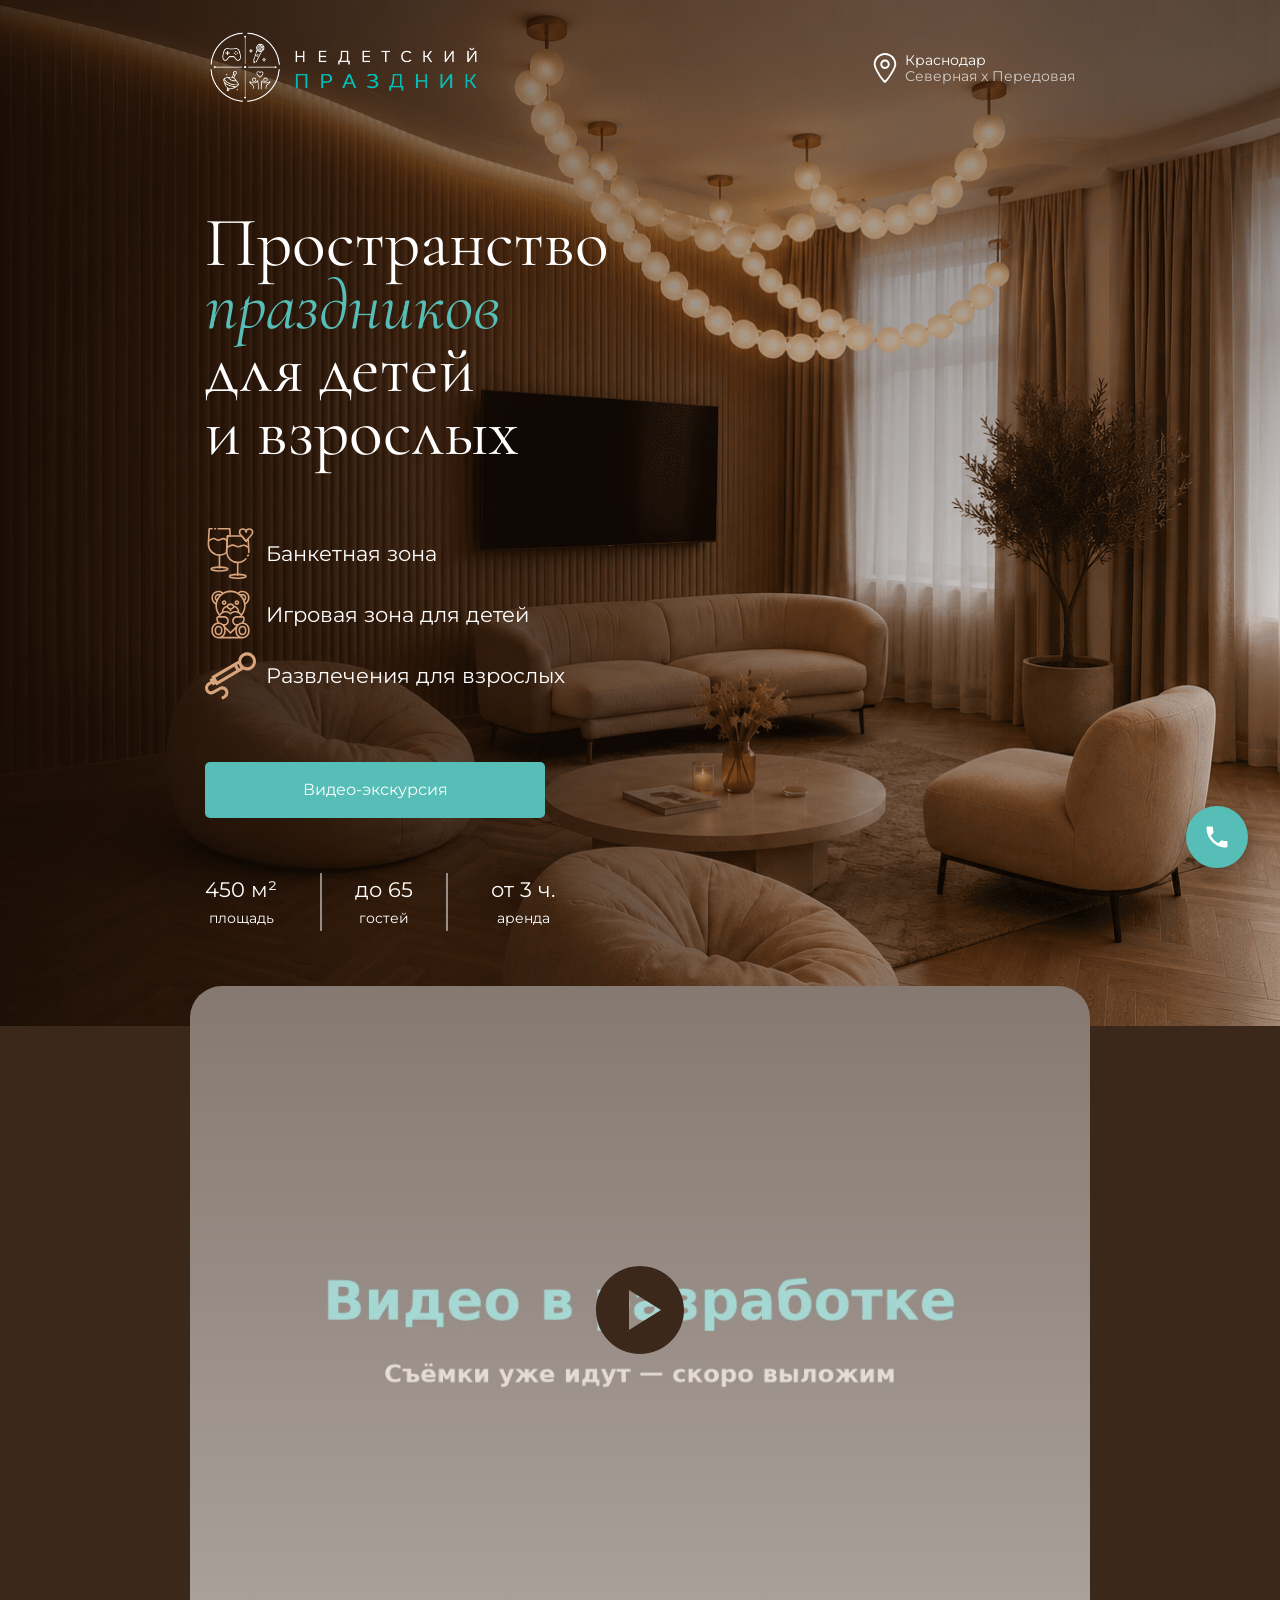
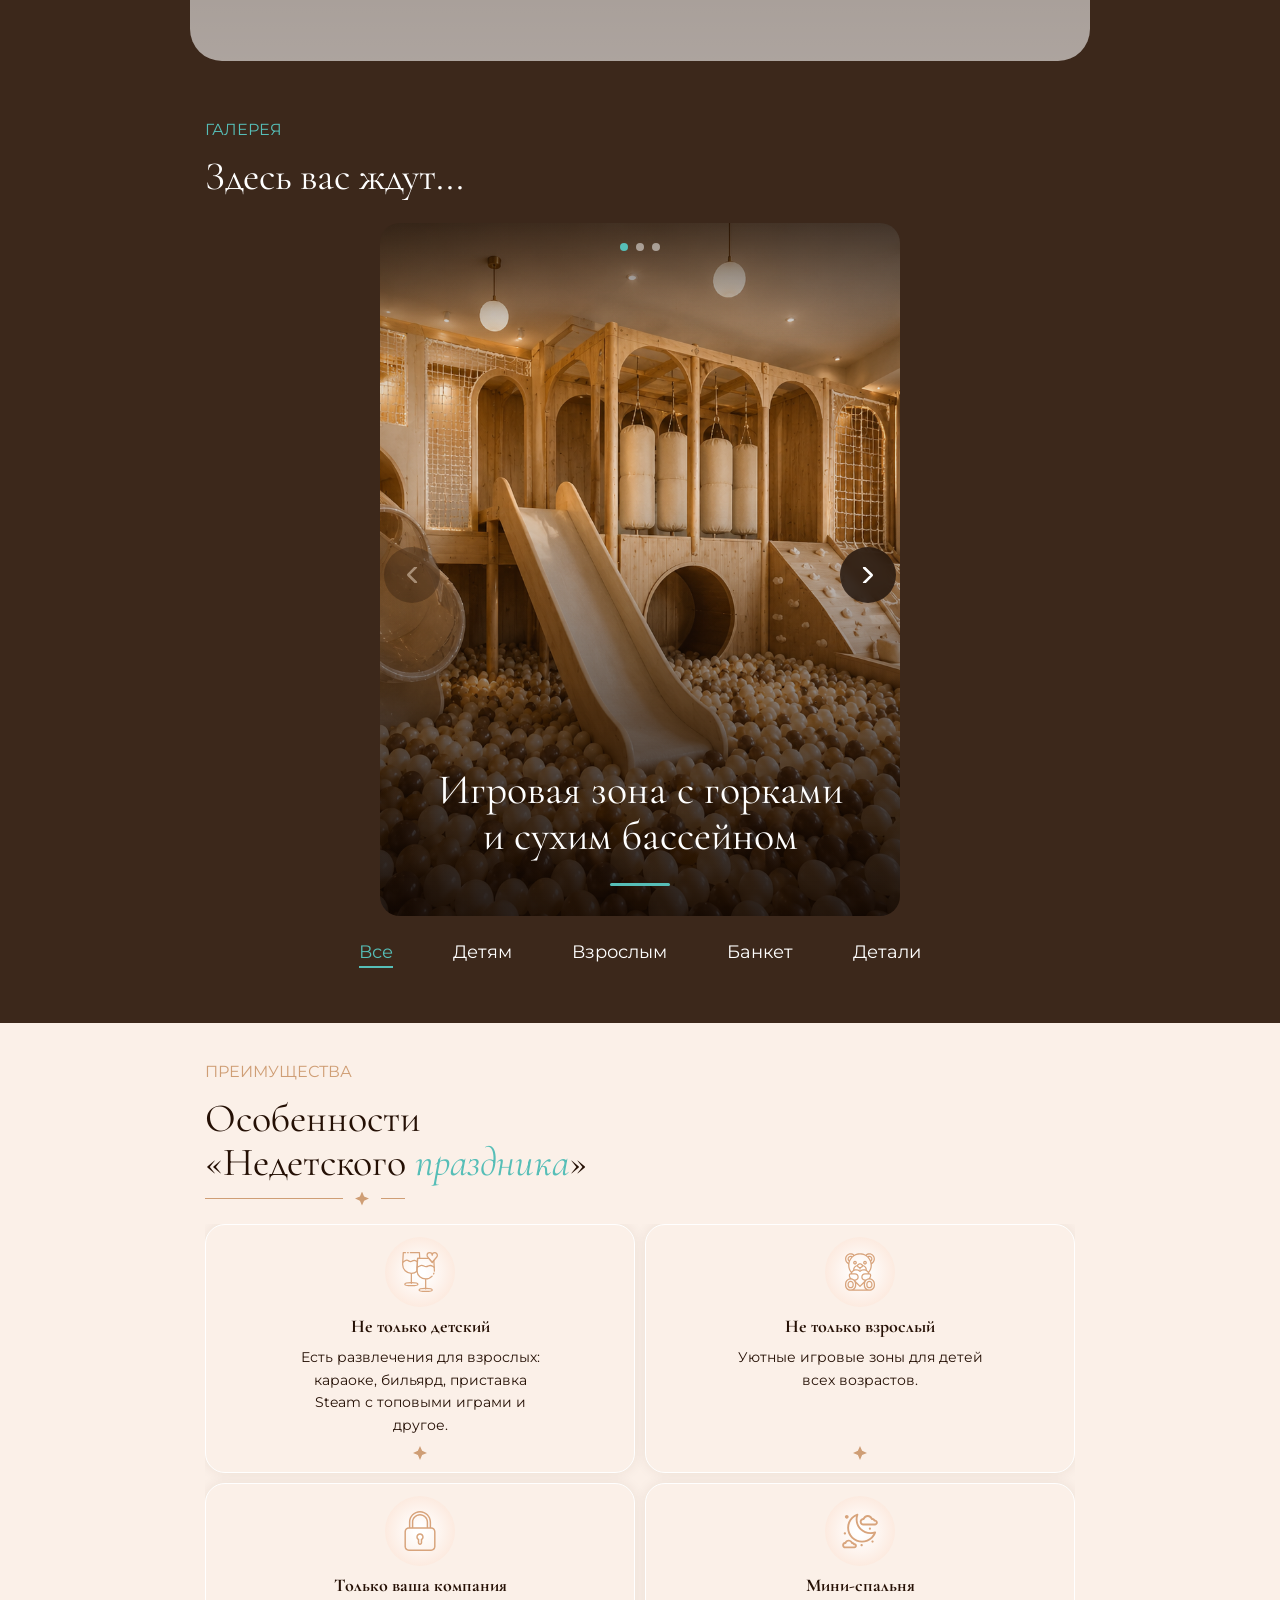
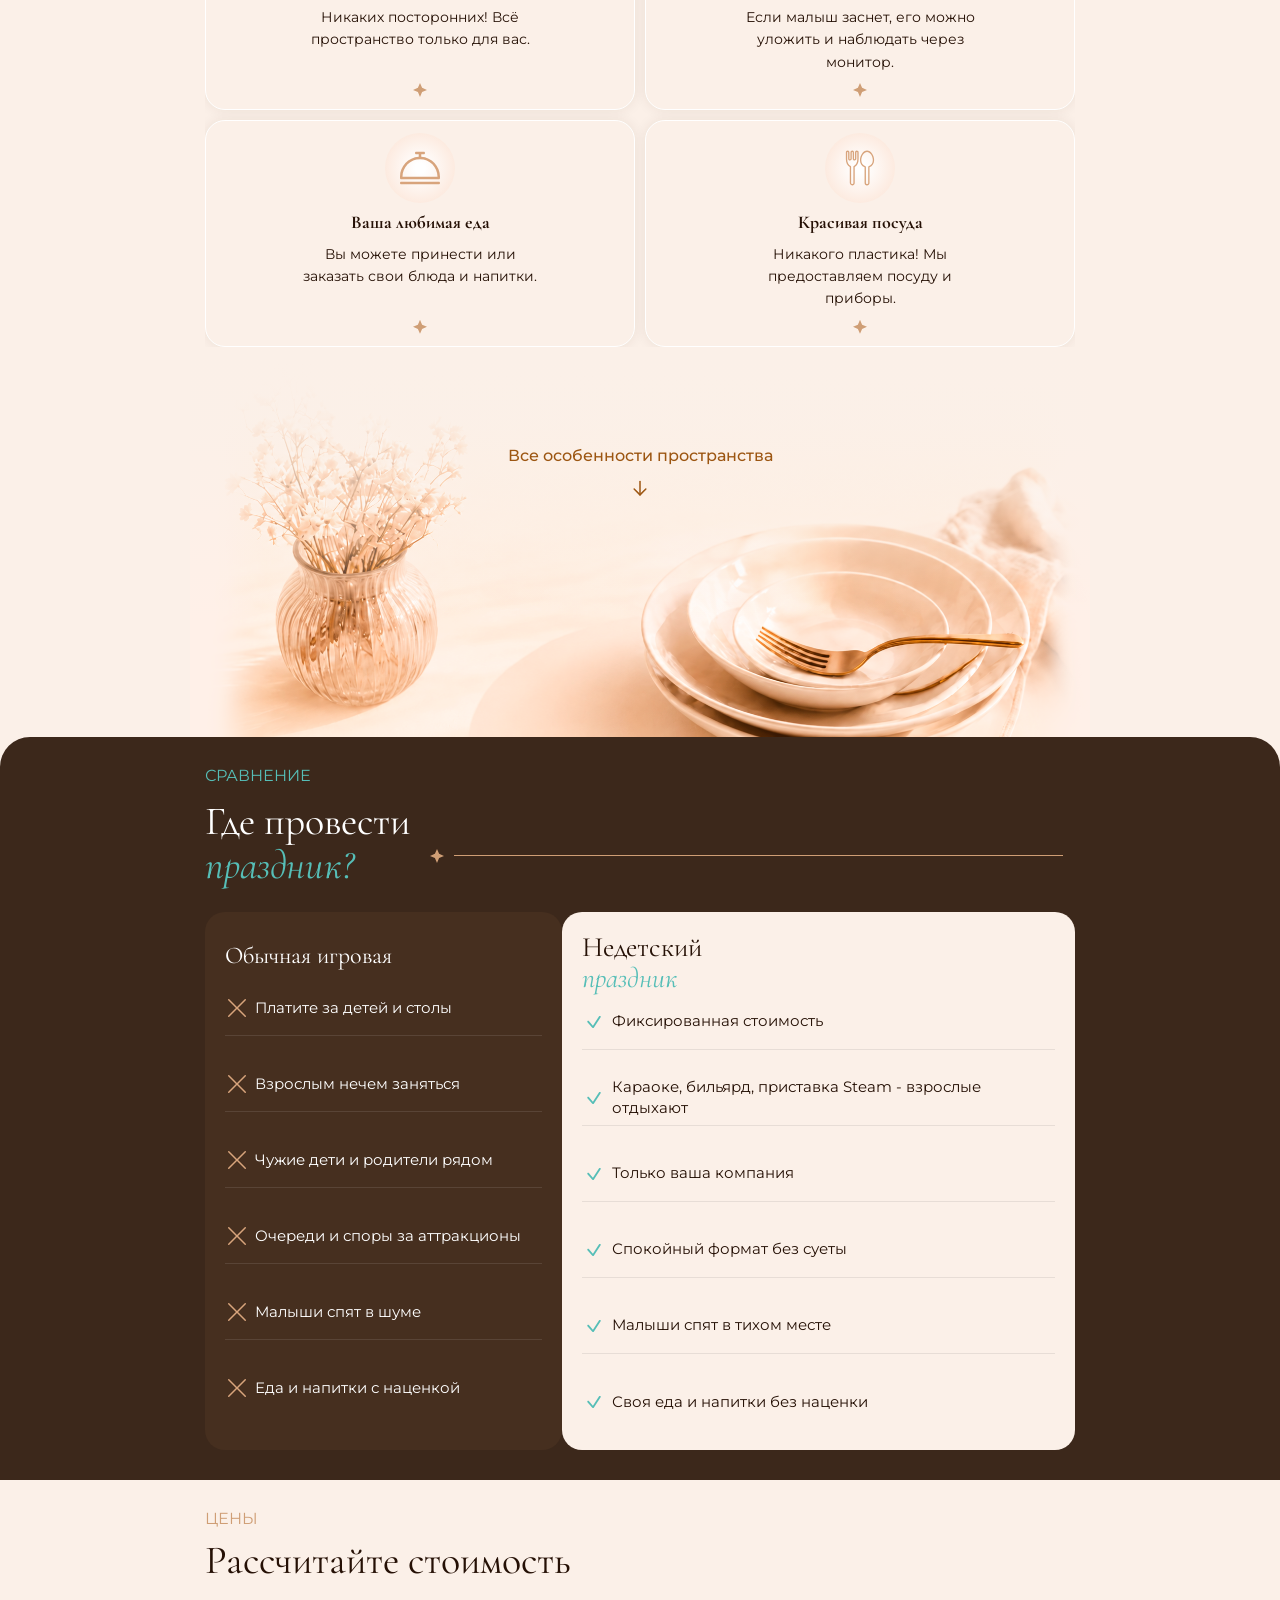
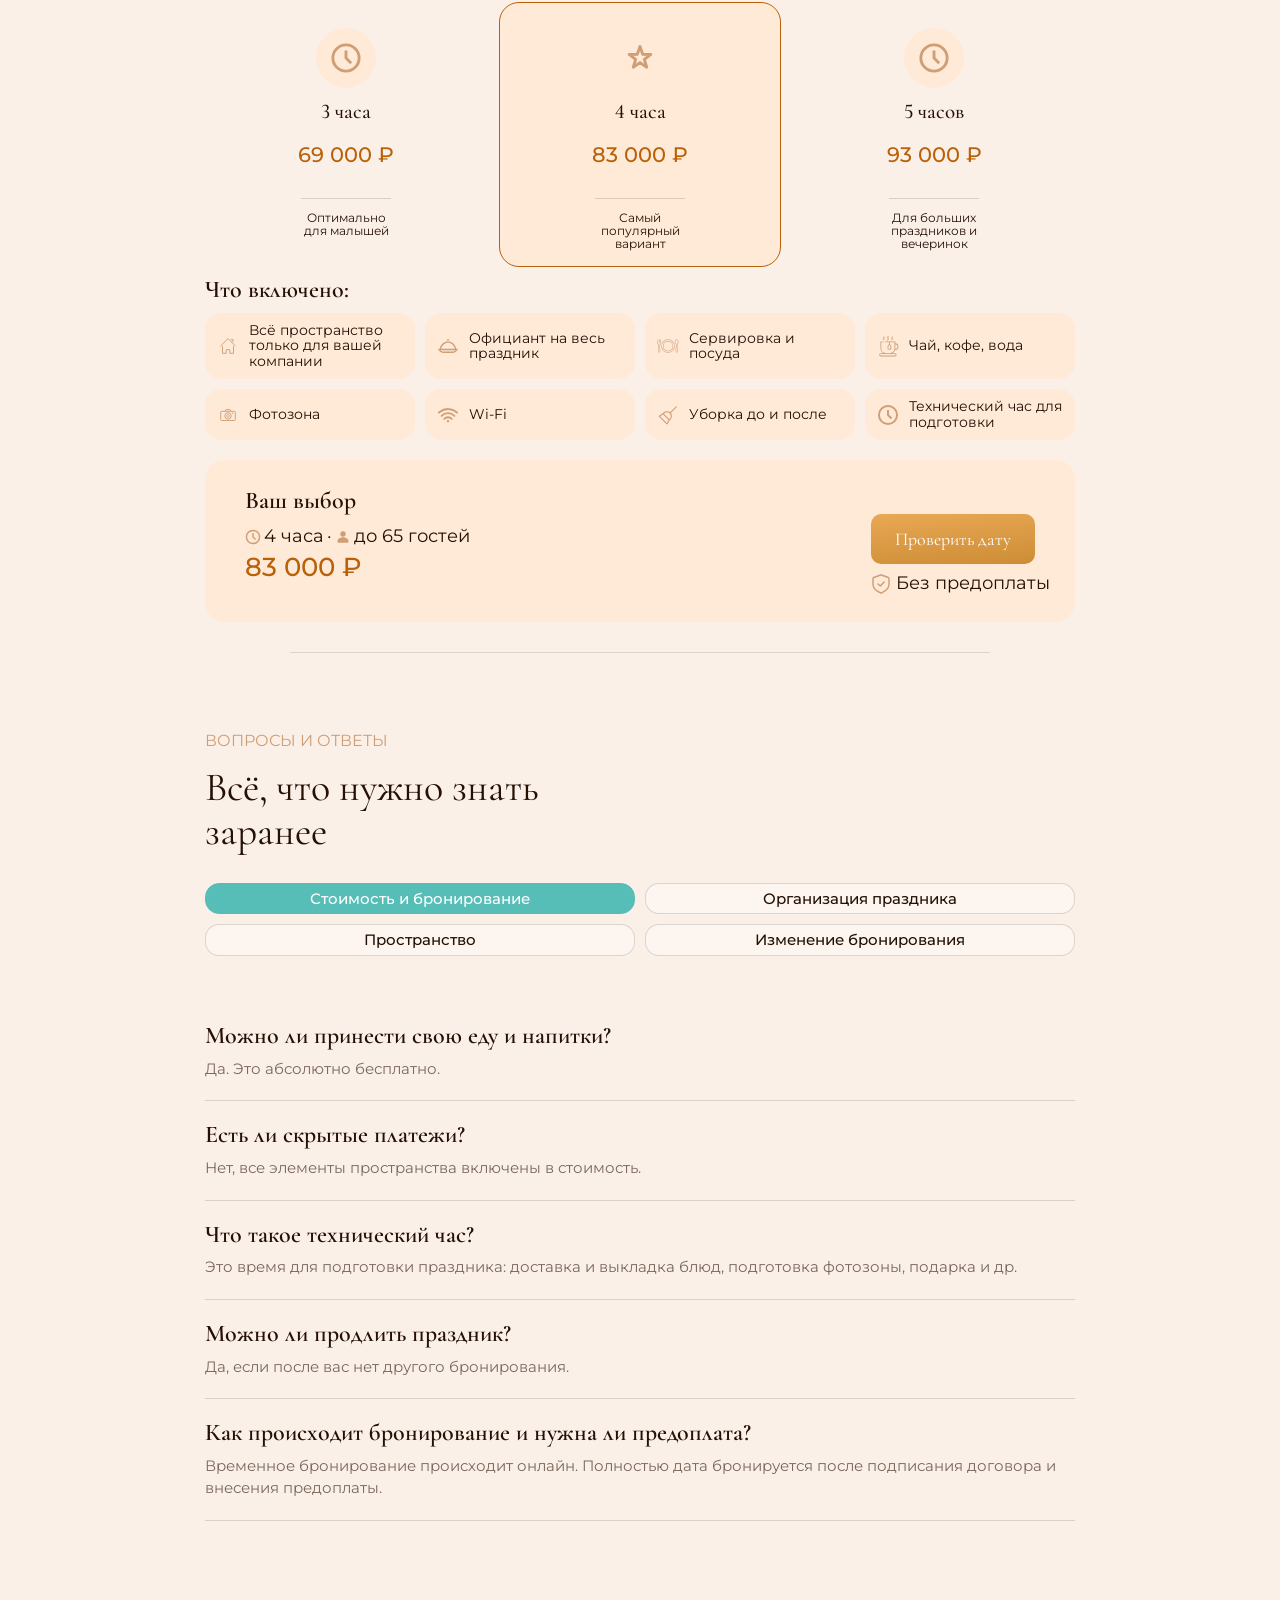
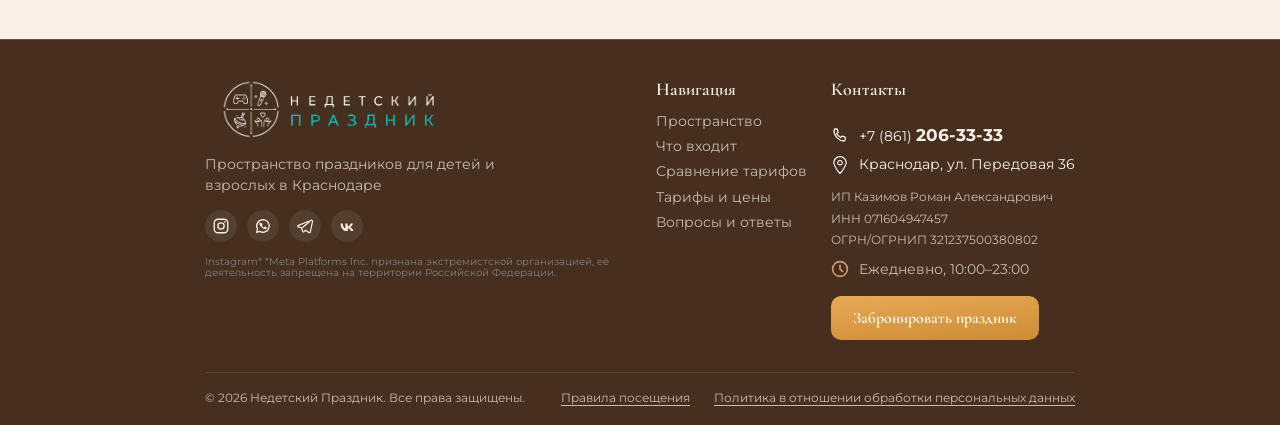
==== commit 48ecb256: "Updates" ====
--- a/index.html
+++ b/index.html
@@ -6,9 +6,9 @@
 	<link rel="icon" type="image/svg+xml" href="./favicon.svg" />
 	<meta name="viewport" content="width=device-width, initial-scale=1.0" />
 	<title>Сайт для дядь Ромы</title>
-  <script type="module" crossorigin src="./assets/main-B59D66k0.js"></script>
-  <link rel="modulepreload" crossorigin href="./assets/popup-dI03T9i1.js">
-  <link rel="stylesheet" crossorigin href="./assets/popup-D5QUxoQ2.css">
+  <script type="module" crossorigin src="./assets/main-DMzsiupN.js"></script>
+  <link rel="modulepreload" crossorigin href="./assets/popup-BJ5RQFui.js">
+  <link rel="stylesheet" crossorigin href="./assets/popup-3ugh-OS_.css">
   <link rel="stylesheet" crossorigin href="./assets/main-BApzTZSb.css">
 </head>
 
@@ -571,7 +571,7 @@
 								<span class="summary-pricing__duration">4 часа</span>
 								<span class="summary-pricing__separator">·</span>
 								<img src="data:image/svg+xml,%3csvg%20xmlns='http://www.w3.org/2000/svg'%20viewBox='0%200%2096%2096'%20fill='%23cf9e75'%3e%3ccircle%20cx='48'%20cy='30'%20r='16'/%3e%3cpath%20d='M80%2082V66c0-2.4-1.2-4.8-3.2-6.4-4.4-3.6-10-6-15.6-7.6-4-1.2-8.4-2-13.2-2-4.4%200-8.8.8-13.2%202-5.6%201.6-11.2%204.4-15.6%207.6-2%201.6-3.2%204-3.2%206.4v16h64z'/%3e%3c/svg%3e" alt="">
-								<span class="summary-pricing__guests">до 20 гостей</span>
+								<span class="summary-pricing__guests">до 65 гостей</span>
 							</div>
 							<div class="summary-pricing__price">
 								83 000 ₽
--- a/assets/popup-3ugh-OS_.css
+++ b/assets/popup-3ugh-OS_.css
@@ -0,0 +1 @@
+@import "https://fonts.googleapis.com/css2?family=Montserrat:ital,wght@0,100..900;1,100..900&display=swap";@import "https://fonts.googleapis.com/css2?family=Cormorant+Garamond:ital,wght@0,300..700;1,300..700&display=swap";*{border:0;margin:0;padding:0}*,:before,:after{box-sizing:border-box}:focus,:active,a:focus,a:active{outline:none}nav,footer,header,aside{display:block}html,body{-webkit-text-size-adjust:100%;-moz-text-size-adjust:100%;-ms-text-size-adjust:100%;width:100%;height:100%;font-size:14px;line-height:1}input,button,textarea{font-family:inherit}input::-ms-clear{display:none}button{cursor:pointer;appearance:none;background:0 0}button::-moz-focus-inner{border:0;padding:0}a,a:visited,a:hover{text-decoration:none}ul li{list-style:none}img{vertical-align:top}h1,h2,h3,h4,h5,h6{font-size:inherit;font-weight:inherit}@media (width>=600.98px){.popup-booking__tariffs{flex-direction:row;gap:16px}.popup-booking__time-list{grid-template-columns:repeat(4,1fr)}.popup-booking__services{grid-template-columns:repeat(2,1fr);gap:12px;display:grid}}@media (width>=768px){.popup-booking__body{margin-left:20px;margin-right:20px;padding:40px}.popup-booking__close{top:24px;right:24px}.popup-booking__title{padding-right:0}.popup-booking__summary{gap:20px;padding:20px}.popup-booking__summary-label{font-size:14px}.popup-booking__calendar-wrapper{flex-direction:row;gap:24px}.popup-booking__calendar-left{flex:1;width:auto}.popup-booking__time{flex-shrink:0;width:260px}.popup-booking__time-list{grid-template-columns:repeat(2,1fr)}.popup-booking__back,.popup-booking__next{flex:none}}:root{--tealColor:#56beb7;--sandColor:#cf9e75;--grayColor:#c9baaf;--brownColor:#3c281b;--brownLightColor:#462f1f;--whiteColor:#fff;--creamColor:#fbf0e8;--creamTitleColor:#251005;--creamButtonColor:#9c5612;--creamButtonLightColor:#b96109;--pricingBadgeColor:#ffe9d7;--pricingButtonFrom:#e9a854;--pricingButtonTo:#cd8d36}[class*=__container]{width:100%;max-width:960px;margin-inline:auto;padding-inline:15px}body{background-color:var(--brownColor);color:var(--whiteColor);font-family:Montserrat,sans-serif;line-height:1.1}.main-wrapper{background-image:url(./background-Kx4PBhQj.png);background-position:50%;background-repeat:no-repeat;background-size:cover;position:relative}.main-wrapper:before{content:"";background:linear-gradient(90deg,#140a05c7 0%,#140a0573 45%,#140a0538 65%,#140a0500 100%),radial-gradient(circle at 100% 0,#140a058c 0%,#140a0547 22%,#140a0500 45%);position:absolute;inset:0}.header,.main{z-index:2;position:relative}.header__container{justify-content:space-between;align-items:center;padding-top:30px;padding-bottom:30px;display:flex}.header__link{gap:5px;display:flex}.header__logo{align-items:center;gap:5px;display:flex}.header__logo-cnt{align-items:center;display:flex}.header__logo-image{object-fit:contain;width:clamp(150px,32vw,280px);height:auto;max-height:76px;display:block}.header__logo-accent{color:var(--tealColor)}.header__location{color:var(--whiteColor);align-items:center;gap:5px;width:fit-content;margin-left:auto;display:inline-flex}.header__location-icon{max-width:clamp(20px,4vw,40px)}.header__location-links{flex-direction:column;gap:5px;width:fit-content;display:flex}.header__location-links p{font-size:clamp(10px,3vw,21px)}.header__special{opacity:.7;white-space:nowrap;font-size:clamp(10px,3vw,21px);line-height:50%}.header__location-link{color:var(--whiteColor)}.page__video{z-index:5;margin-top:-40px;position:relative}.stage-heading{flex-direction:column;gap:15px;display:flex}.stage-heading__title{letter-spacing:30%;text-transform:uppercase;color:var(--tealColor);font-family:Montserrat,sans-serif;font-size:clamp(12px,3vw,16px)}.stage-heading__subtitle{padding-bottom:25px;font-family:Cormorant Garamond,serif;font-size:clamp(32px,7vw,70px)}.main__container{padding-bottom:100px}.main__wrapper{flex-direction:column;gap:40px;max-width:400px;display:flex}.main__title{padding:75px 0 25px;font-family:Cormorant Garamond,serif;font-size:clamp(39px,7vw,70px);line-height:90%}.main__title span{color:var(--tealColor);font-style:italic}.main__items{flex-direction:column;gap:10px;display:flex}.main__item{align-items:center;gap:10px;display:flex}.main__item img{width:clamp(20px,4vw,60px)}.main__item p{font-size:clamp(12px,2vw,21px)}.main__buttons{align-items:flex-start;gap:10px;display:inline-flex}.main__actions{gap:10px;padding:20px 0;display:flex}.main__action{white-space:nowrap;text-align:center;border-radius:5px;justify-content:center;align-items:center;gap:10px;width:clamp(160px,42vw,340px);height:clamp(44px,6vw,56px);font-size:clamp(12px,2vw,16px);display:inline-flex}.main__action-primary{background:var(--tealColor);color:var(--whiteColor);position:relative}.main__action img{flex-shrink:0;width:clamp(16px,2vw,22px);height:clamp(16px,2vw,22px)}.main__advantages{justify-content:space-between;gap:20px;max-width:287px;display:flex}.main__advantages-item{text-align:center;flex-direction:column;gap:10px;display:flex;position:relative}.main__advantages-item-center:before{content:"";background-color:var(--whiteColor);opacity:.5;width:2px;height:120%;position:absolute;top:-10%;right:-60%}.main__advantages-item-center:after{content:"";background-color:var(--whiteColor);opacity:.5;width:2px;height:120%;position:absolute;top:-10%;left:-60%}.main__advantages-title{font-size:18px}@media (width>=600.98px){.main__advantages{max-width:350px}.main__advantages-title{font-size:21px}}.video__container{padding-inline:0}.video__wrapper{border-radius:32px;position:relative;overflow:hidden}.video__wrapper:before{content:"";z-index:1;pointer-events:none;background:linear-gradient(#ffffff61,#ffffff94);position:absolute;inset:0}.video__player{object-fit:cover;aspect-ratio:4/3;width:100%;display:block}.video__play{z-index:4;aspect-ratio:1;cursor:pointer;width:clamp(70px,12vw,110px);color:var(--whiteColor);appearance:none;-webkit-tap-highlight-color:transparent;box-shadow:none;border:none;border-radius:50%;outline:none;justify-content:center;align-items:center;font-size:clamp(24px,5vw,42px);line-height:1;transition:transform .3s;display:flex;position:absolute;top:48%;left:50%;transform:translate(-50%,-50%)}.video__play:hover{transform:translate(-50%,-50%)scale(1.08)}.video--active .video__wrapper:before{opacity:0;visibility:hidden}.video--active .video__play{opacity:0;visibility:hidden;pointer-events:none}.gallery__container{padding-top:60px;padding-bottom:60px}.gallery__swiper{border-radius:20px;position:relative}.gallery__swiper-slide{aspect-ratio:9/14;position:relative;overflow:hidden}.gallery__swiper-slide:before{content:"";z-index:1;pointer-events:none;background:linear-gradient(#0f060200 40%,#0f06024d 58%,#0f0602b3 82%,#0f0602d1 100%),linear-gradient(#0f060299 0%,#0f060266 6%,#0f060200 18%),radial-gradient(circle,#0000 52%,#00000042 100%);position:absolute;inset:0}.gallery__zoom{cursor:zoom-in;width:100%;height:100%;display:block}.gallery__image{object-fit:cover;width:100%;height:100%;display:block}.gallery__info{z-index:3;text-align:center;flex-direction:column;align-items:center;gap:24px;width:80%;display:flex;position:absolute;bottom:30px;left:50%;transform:translate(-50%)}.gallery__info:after{content:"";background:var(--tealColor);border-radius:999px;width:60px;height:3px}.gallery__title{font-family:Cormorant Garamond,serif;font-size:clamp(24px,5vw,42px)}.gallery__swiper-pagination{z-index:10;justify-content:center;align-items:center;gap:8px;display:flex;position:absolute;top:20px!important;bottom:auto!important}.gallery__swiper-pagination .swiper-pagination-bullet{opacity:1;background:#ffffff80;border-radius:50%;width:8px;height:8px;margin:0!important}.gallery__swiper-pagination .swiper-pagination-bullet-active{background:var(--tealColor)}.gallery .swiper-button-next,.gallery .swiper-button-prev{-webkit-backdrop-filter:blur(6px);backdrop-filter:blur(6px);background:#140a05bf;border-radius:50%;width:56px;height:56px}.gallery .swiper-button-next svg,.gallery .swiper-button-prev svg{width:16px;height:16px}.gallery .swiper-button-next path,.gallery .swiper-button-prev path{stroke:#fff;stroke-width:2px}.gallery__filters{justify-content:space-between;align-items:center;gap:10px;padding-top:25px;display:flex}.gallery__filter{color:var(--whiteColor);font-size:clamp(14px,3vw,24px)}.gallery__filter-active{color:var(--tealColor);flex-direction:column;display:flex;position:relative}.gallery__filter-active:after{content:"";background-color:var(--tealColor);width:100%;height:2px;position:absolute;bottom:-5px}.swiper-slide.is-hidden{display:none!important}.features{background-color:var(--creamColor)}.features__divider{align-items:center;width:200px;height:20px;padding-bottom:25px;display:flex}.features__divider:before,.features__divider:after{content:"";background:var(--sandColor);height:1px}.features__divider:before{flex:1;margin-right:12px}.features__divider:after{width:24px;margin-left:12px}.features__divider span{background:var(--sandColor);clip-path:polygon(50% 0%,65% 35%,100% 50%,65% 65%,50% 100%,35% 65%,0% 50%,35% 35%);width:14px;height:14px}.features__heading{padding-top:40px}.features__heading-title{color:var(--sandColor)}.features__heading-subtitle{color:var(--creamTitleColor);padding-bottom:0;font-size:clamp(32px,7vw,70px)}.features__heading-subtitle span{color:var(--tealColor);font-style:italic}.features__content{transition:height .6s;position:relative;overflow:hidden}.features__toggle-text{color:var(--creamButtonColor);text-align:center;font-size:clamp(14px,3vw,21px);font-weight:500}.features__toggle-icon{width:20px;height:20px}.features__toggle-icon path{stroke:var(--creamButtonColor);stroke-width:1.8px;stroke-linecap:round;stroke-linejoin:round}.features__bottom{position:relative}.features__bottom:before{content:"";z-index:2;pointer-events:none;background:linear-gradient(#fbf0e8 0%,#fbf0e8eb 18%,#fbf0e88c 38%,#fbf0e800 65%);position:absolute;inset:0}.features__toggle{z-index:5;cursor:pointer;background:0 0;border:none;flex-direction:column;align-items:center;gap:14px;width:100%;transition:opacity .3s;display:flex;position:absolute;top:30%;left:50%;transform:translate(-50%,-50%)}.features__toggle:hover{opacity:.8}.features__bottom-decor{background:url(./features-CpdRDV13.png) bottom/cover no-repeat;width:100%;max-width:900px;height:clamp(180px,50vw,420px);margin:0 auto}.features__image{background:radial-gradient(circle,#fff 10%,#ff59001a 100%);border-radius:50%;justify-content:center;align-items:center;min-width:clamp(50px,5vw,130px);min-height:clamp(50px,5vw,130px);display:flex}.features__image img{width:clamp(30px,5vw,50px)}.features__title{font-family:Cormorant Garamond,serif;font-size:clamp(14px,3vw,24px);font-weight:700}.features__text{flex:1;max-width:250px;font-size:clamp(10px,2vw,18px);line-height:160%}.features.features--opened .features__compact{display:none}.features.features--opened .features__full{display:block}.features.features--opened .features__toggle-icon{transform:rotate(180deg)}.features.features--opened .features__divider{display:none}.compact{display:block}.compact__items{grid-template-columns:repeat(2,1fr);gap:10px;display:grid}.compact__item{background-color:var(--creamColor);border:1px solid var(--whiteColor);border-radius:20px;padding:12px;box-shadow:0 0 13px #3c281b14}.compact__content{text-align:center;height:100%;color:var(--creamTitleColor);flex-direction:column;align-items:center;gap:10px;display:flex}.compact__star{background-color:var(--sandColor);clip-path:polygon(50% 0%,65% 35%,100% 50%,65% 65%,50% 100%,35% 65%,0% 50%,35% 35%);min-width:14px;min-height:14px}.full{display:none}.full__head{align-items:center;gap:10px;padding-top:25px;padding-bottom:25px;display:flex}.full__head-icon img{width:clamp(25px,5vw,50px)}.full__head-title{color:var(--sandColor);text-transform:uppercase;letter-spacing:2px;font-size:clamp(14px,2vw,30px);font-weight:600}.full__head-line{background:linear-gradient(90deg,#d8a47c8c,#d8a47c26);flex:auto;height:2px}.full__items{grid-template-columns:repeat(2,1fr);gap:10px;display:grid}.full__item{background-color:var(--creamColor);border:1px solid var(--whiteColor);border-radius:20px;padding:12px;box-shadow:0 0 13px #3c281b14}.full__content{color:var(--creamTitleColor);align-items:center;gap:10px;display:flex}.full__information{flex-direction:column;justify-content:space-between;gap:5px;display:flex}.full__title{max-height:31px}.full__text{max-width:none}.full__icon{background-position:right 5px;background-repeat:no-repeat;background-size:15%}.full__food-icon{background-image:url("data:image/svg+xml,%3c?xml%20version='1.0'%20encoding='UTF-8'?%3e%3csvg%20xmlns='http://www.w3.org/2000/svg'%20width='612'%20height='612'%20viewBox='0%200%20612%20612'%20fill='%23D8A47C'%20%3e%3cpath%20d='M592.875,516.375H19.125C8.568,516.375,0,524.943,0,535.5s8.568,19.125,19.125,19.125h573.75%20c10.557,0,19.125-8.568,19.125-19.125S603.432,516.375,592.875,516.375z%20M325.125,133.875v-38.25h38.25%20c10.557,0,19.125-8.568,19.125-19.125s-8.568-19.125-19.125-19.125h-114.75c-10.557,0-19.125,8.568-19.125,19.125%20s8.568,19.125,19.125,19.125h38.25c0,0-0.134,39.818,0,38.25C126.837,143.801,0,277.332,0,439.875%20c0,15.529,0,8.568,0,19.125s8.568,19.125,19.125,19.125h573.75c10.557,0,19.125-8.568,19.125-19.125s0-2.391,0-19.125%20C612,277.332,485.163,143.801,325.125,133.875z%20M38.25,439.875C38.25,292,158.125,172.125,306,172.125%20c147.875,0,267.75,119.875,267.75,267.75H38.25z'/%3e%3c/svg%3e")}.full__dishes-icon{background-image:url("data:image/svg+xml,%3c?xml%20version='1.0'%20encoding='UTF-8'?%3e%3csvg%20id='Layer_1'%20xmlns='http://www.w3.org/2000/svg'%20viewBox='0%200%20300%20300'%20fill='%23D8A47C'%20%3e%3cg%20id='XMLID_2_'%3e%3cpath%20d='M125.6,19.4c-7.2,0.4-12.9,6.5-12.9,13.9v47.4c0,1.9-1.4,3.6-3.3,3.8c-1,0.1-2-0.2-2.8-0.9%20c-0.8-0.7-1.2-1.7-1.2-2.7V33.4c0-7.5-5.7-13.6-12.9-14c-3.8-0.2-7.3,1.1-10,3.7c-2.7,2.6-4.2,6.1-4.2,9.8v47.8%20c0,2-1.4,3.6-3.3,3.8c-1,0.1-2-0.2-2.8-0.9C71.4,83,71,82,71,81V33.4c0-7.5-5.7-13.6-12.9-14c-3.8-0.2-7.3,1.1-10,3.7%20c-2.7,2.6-4.2,6.1-4.2,9.8v50.7c0,26.1,11.6,49.3,29.5,59.3v118.6c0,10.1,8,18.6,17.8,19c0.2,0,0.5,0,0.7,0%20c4.8,0,9.4-1.8,12.8-5.2c3.7-3.5,5.7-8.3,5.7-13.4V143c17.9-10,29.5-33.2,29.5-59.3V33c0-3.8-1.5-7.2-4.2-9.8%20C132.9,20.6,129.4,19.3,125.6,19.4z%20M100.4,139.9v121.9c0,4.5-3.4,8.4-7.7,8.8c-2.4,0.2-4.8-0.5-6.6-2.2%20c-1.8-1.6-2.8-3.9-2.8-6.3V139.9c0-1.9-1.1-3.7-2.9-4.5c-15.9-7.3-26.6-28-26.6-51.7V33.2c0-2,1.4-3.6,3.3-3.8%20c0.1,0,0.2,0,0.4,0c0.9,0,1.8,0.3,2.4,0.9C60.6,31,61,32,61,33v47.6c0,7.5,5.7,13.6,12.9,14c3.8,0.2,7.3-1.1,10-3.7%20c2.7-2.6,4.2-6.1,4.2-9.8V33.2c0-2,1.4-3.6,3.3-3.8c1-0.1,2,0.2,2.8,0.9C95,31,95.5,32,95.5,33v47.6c0,7.5,5.7,13.6,12.9,14%20c3.8,0.2,7.3-1.1,10-3.7c2.7-2.6,4.2-6.1,4.2-9.8V33.2c0-2,1.4-3.6,3.3-3.8c1-0.1,2,0.2,2.8,0.9c0.8,0.7,1.2,1.7,1.2,2.7v50.7%20c0,23.7-10.7,44.4-26.6,51.7C101.6,136.2,100.4,138,100.4,139.9z'/%3e%3cpath%20d='M241.1,42.4c-10.4-14.8-24-23-38.2-23c-14.3,0-27.9,8.2-38.2,23c-9.6,13.6-15.1,31.2-15.1,48.2%20c0,25.9,13.3,46.6,34.7,54.2v116.8c0,10.1,8,18.6,17.8,19c0.2,0,0.5,0,0.7,0c4.8,0,9.4-1.8,12.8-5.2%20c3.7-3.5,5.7-8.3,5.7-13.4V144.8c21.4-7.6,34.7-28.3,34.7-54.2C256.2,73.6,250.7,56,241.1,42.4z%20M211.5,141.1v120.7%20c0,4.5-3.4,8.4-7.7,8.8c-2.5,0.2-4.8-0.5-6.6-2.2c-1.8-1.6-2.8-3.9-2.8-6.3V141.1c0-2.2-1.5-4.2-3.7-4.8%20c-19.2-5.3-31.1-22.8-31.1-45.7c0-15,4.8-30.5,13.2-42.5c8.5-12.1,19.1-18.7,30.1-18.7S224.5,36,233,48.1%20c8.4,12,13.2,27.5,13.2,42.5c0,22.9-11.9,40.4-31.1,45.7C213,136.9,211.5,138.9,211.5,141.1z'/%3e%3c/g%3e%3c/svg%3e")}.full__lock-icon{background-image:url("data:image/svg+xml,%3c?xml%20version='1.0'%20encoding='iso-8859-1'?%3e%3csvg%20version='1.1'%20id='Capa_1'%20xmlns='http://www.w3.org/2000/svg'%20xmlns:xlink='http://www.w3.org/1999/xlink'%20x='0px'%20y='0px'%20width='516.375px'%20height='516.375px'%20viewBox='0%200%20516.375%20516.375'%20xml:space='preserve'%20fill='%23D8A47C'%20%3e%3cg%3e%3cg%3e%3cpath%20d='M258.188,286.875c-26.775,0-47.812,21.037-47.812,47.812c0,15.3,7.65,28.688,19.125,38.25v38.25%20c0,15.3,13.388,28.688,28.688,28.688s28.688-13.388,28.688-28.688v-38.25c11.475-9.562,19.125-22.95,19.125-38.25%20C306,307.912,284.963,286.875,258.188,286.875z%20M267.75,361.463v49.725c0,5.737-3.825,9.562-9.562,9.562%20s-9.562-3.825-9.562-9.562v-49.725c-11.475-3.825-19.125-15.301-19.125-26.775c0-15.3,13.388-28.688,28.688-28.688%20s28.688,13.388,28.688,28.688C286.875,348.075,279.225,357.638,267.75,361.463z'/%3e%3cpath%20d='M401.625,210.375v-66.938C401.625,65.025,336.6,0,258.188,0C179.775,0,114.75,65.025,114.75,143.438v66.938%20c-32.513,0-57.375,24.862-57.375,57.375V459c0,32.513,24.862,57.375,57.375,57.375h286.875%20C434.138,516.375,459,491.513,459,459V267.75C459,237.15,434.138,210.375,401.625,210.375z%20M133.875,143.438%20c0-68.85,55.462-124.312,124.312-124.312c68.85,0,124.312,55.462,124.312,124.312v66.938h-19.125v-66.938%20c0-57.375-47.812-105.188-105.188-105.188S153,86.062,153,143.438v66.938h-19.125V143.438z%20M344.25,143.438v66.938%20H172.125v-66.938c0-47.812,38.25-86.062,86.062-86.062S344.25,95.625,344.25,143.438z%20M439.875,459%20c0,21.037-17.213,38.25-38.25,38.25H114.75c-21.038,0-38.25-17.213-38.25-38.25V267.75%20c0-21.038,17.212-38.25,38.25-38.25h286.875c21.037,0,38.25,17.212,38.25,38.25V459z'/%3e%3c/g%3e%3c/g%3e%3c/svg%3e")}.full__moon-icon{background-image:url("data:image/svg+xml,%3csvg%20xmlns='http://www.w3.org/2000/svg'%20viewBox='0%200%20800%20800'%20fill='%23D8A47C'%20%3e%3cpath%20d='M715.968,413.668c-5.151-5.157-12.812-6.895-19.685-4.469c-27.729,9.768-56.754,14.723-86.275,14.723%20c-69.178,0-134.215-26.938-183.124-75.853c-70.097-70.095-94.09-175.841-61.126-269.4c2.42-6.873,0.683-14.532-4.474-19.684%20c-5.152-5.157-12.811-6.895-19.683-4.474c-42,14.799-79.372,38.377-111.068,70.073c-56.072,56.072-86.948,130.62-86.948,209.92%20c0,79.295,30.876,153.842,86.948,209.915c56.072,56.071,130.62,86.953,209.921,86.953c79.296,0,153.849-30.882,209.915-86.953%20c31.701-31.696,55.273-69.063,70.073-111.067C722.861,426.479,721.124,418.82,715.968,413.668z%20M623.583,517.634%20c-48.916,48.92-113.951,75.858-183.13,75.858c-69.179,0-134.22-26.938-183.135-75.858c-100.983-100.978-100.983-265.287,0-366.264%20c18.486-18.487,39.169-33.805,61.786-45.78c-8.206,40.333-7.976,82.092,0.853,122.692c12.073,55.531,39.786,106.211,80.142,146.572%20c56.067,56.066,130.615,86.943,209.91,86.943c20.043,0,39.892-1.994,59.355-5.949C657.388,478.464,642.069,499.152,623.583,517.634z'/%3e%3cpath%20d='M702.785,172.844c-12.073-17.825-31.347-29.691-52.822-32.346c-7.281-15.684-18.322-29.27-32.428-39.792%20c-18.208-13.581-39.863-20.759-62.627-20.759c-22.771,0-44.427,7.179-62.633,20.759c-14.105,10.522-25.146,24.108-32.43,39.787%20c-36.962,4.535-65.676,36.116-65.676,74.285c0,41.268,33.571,74.837,74.838,74.837h229.104c32.248,0,58.48-26.233,58.48-58.476%20C756.595,200.465,732.853,175.227,702.785,172.844z%20M698.113,251.741H469.009c-20.383,0-36.963-16.586-36.963-36.963%20c0-20.382,16.58-36.962,36.963-36.962c0.737,0,1.568,0.033,2.622,0.109c8.769,0.601,16.755-4.867,19.377-13.226%20c8.801-28.036,34.478-46.878,63.9-46.878c29.418,0,55.094,18.842,63.895,46.878c2.622,8.358,10.631,13.827,19.384,13.226%20c1.049-0.076,1.879-0.109,2.616-0.109c14.586,0,27.845,8.621,33.782,21.972c3.48,7.834,11.795,12.346,20.262,11.008%20c1.088-0.169,2.19-0.257,3.268-0.257c11.357,0,20.602,9.238,20.602,20.601C718.715,242.497,709.472,251.741,698.113,251.741z'/%3e%3cpath%20d='M293.373,646.565c-9.795-13.571-24.66-22.766-41.256-25.408c-14.45-29.287-44.234-48.18-77.766-48.18%20c-18.847,0-36.776,5.944-51.849,17.192c-11.084,8.265-19.886,18.825-25.906,30.975c-30.106,4.765-53.193,30.898-53.193,62.322%20c0,34.788,28.304,63.098,63.097,63.098h180.971c27.67,0,50.178-22.509,50.178-50.179%20C337.65,670.717,318.273,649.488,293.373,646.565z%20M287.473,708.685H106.501c-13.908,0-25.217-11.313-25.217-25.217%20c0-13.91,11.309-25.217,25.217-25.217c0.497,0,1.071,0.021,1.808,0.07c8.735,0.61,16.744-4.867,19.366-13.222%20c6.425-20.479,25.185-34.241,46.676-34.241c21.491,0,40.246,13.762,46.676,34.241c2.622,8.354,10.63,13.815,19.36,13.222%20c0.743-0.05,1.322-0.07,1.813-0.07c9.954,0,19,5.883,23.054,14.989c3.48,7.834,11.789,12.352,20.263,11.014%20c0.655-0.104,1.311-0.159,1.955-0.159c6.786,0,12.298,5.52,12.298,12.292C299.771,703.172,294.258,708.685,287.473,708.685z'/%3e%3cpath%20d='M173.205,117.27c0-20.918-16.958-37.875-37.88-37.875c-20.918,0-37.875,16.957-37.875,37.875%20c0,20.923,16.957,37.88,37.875,37.88C156.247,155.15,173.205,138.193,173.205,117.27z'/%3e%3cpath%20d='M120.175,448.702c0-12.549-10.178-22.727-22.726-22.727c-12.554,0-22.731,10.178-22.731,22.727%20c0,12.554,10.178,22.729,22.731,22.729C109.998,471.433,120.175,461.256,120.175,448.702z'/%3e%3cpath%20d='M673.192,612.433c0-12.554-10.172-22.726-22.727-22.726s-22.727,10.172-22.727,22.726%20c0,12.555,10.172,22.727,22.727,22.727C663.021,635.158,673.192,624.986,673.192,612.433z'/%3e%3ccircle%20cx='598.109'%20cy='354.007'%20r='22.726'/%3e%3cpath%20d='M455.274,682.5c0-12.554-10.173-22.726-22.727-22.726c-12.555,0-22.728,10.172-22.728,22.726%20c0,12.549,10.173,22.727,22.728,22.727S455.274,695.049,455.274,682.5z'/%3e%3c/svg%3e")}.full__glasses{background-image:url("data:image/svg+xml,%3c?xml%20version='1.0'%20?%3e%3csvg%20id='Layer_1'%20style='enable-background:new%200%200%2064%2064;'%20version='1.1'%20viewBox='0%200%2064%2064'%20xml:space='preserve'%20xmlns='http://www.w3.org/2000/svg'%20xmlns:xlink='http://www.w3.org/1999/xlink'%3e%3cstyle%20type='text/css'%3e%20.st0{fill:none;stroke:%23D8A47C;stroke-width:2;stroke-linecap:round;stroke-linejoin:round;stroke-miterlimit:10;}%20%3c/style%3e%3cg%3e%3cline%20class='st0'%20x1='41.07'%20x2='41.07'%20y1='43.92'%20y2='59.17'/%3e%3cellipse%20class='st0'%20cx='41.07'%20cy='60.61'%20rx='10.48'%20ry='2.39'/%3e%3cg%3e%3cpath%20class='st0'%20d='M54.21,33.9c-0.14,0.39-0.29,0.78-0.47,1.15'/%3e%3cpath%20class='st0'%20d='M51.42,38.58c-2.55,2.83-6.24,4.6-10.35,4.6c-7.2,0-13.12-5.45-13.85-12.46c-0.05-0.49-0.08-0.97-0.08-1.47%20l1.02-19.14h17.93l5.46,6.65l2.61-3.18l0.84,15.67c0,0.46-0.02,0.92-0.07,1.37'/%3e%3cline%20class='st0'%20x1='12.21'%20x2='13.13'%20y1='1'%20y2='1'/%3e%3cpath%20class='st0'%20d='M16.56,1h14.51l0.49,9.11h-3.4l-1.02,19.14c0,0.5,0.03,0.98,0.08,1.47c-2.43,2.09-5.6,3.35-9.06,3.35%20c-7.69,0-13.93-6.23-13.93-13.93L5.27,1h3.56'/%3e%3cline%20class='st0'%20x1='18.17'%20x2='18.17'%20y1='34.81'%20y2='50.06'/%3e%3cellipse%20class='st0'%20cx='18.17'%20cy='51.5'%20rx='10.48'%20ry='2.39'/%3e%3c/g%3e%3cpath%20class='st0'%20d='M27.56,24.51l3.98-2.16c2.1-1.14,4.63-1.08,6.67,0.16l0,0c2.06,1.25,4.6,1.3,6.7,0.14l0.25-0.14%20c2.23-1.23,4.94-1.09,7.04,0.36l2.39,1.65'/%3e%3cpath%20class='st0'%20d='M4.65,16.2l3.43-2.16c1.81-1.14,3.99-1.08,5.76,0.16l0,0c1.78,1.25,3.97,1.3,5.79,0.14l0.22-0.14%20c1.93-1.23,4.26-1.09,6.08,0.36l2.06,1.65'/%3e%3cg%3e%3cpath%20class='st0'%20d='M59.77,5.28c0,1.06-0.39,2.01-1.04,2.74l-2.62,3.19l-1.94,2.37l-2.61,3.18l-5.46-6.65l-1.71-2.09%20c-0.65-0.73-1.05-1.68-1.05-2.74c0-2.26,1.84-4.1,4.11-4.1s4.11,1.84,4.11,4.1c0-2.26,1.84-4.1,4.1-4.1%20C57.92,1.18,59.77,3.02,59.77,5.28z'/%3e%3c/g%3e%3c/g%3e%3c/svg%3e")}.full__bear{background-image:url(./bear-DbQQsscy.svg)}@media (width>=768px){.full__icon{background-size:12%}}.compare{z-index:2;background-color:var(--brownColor);border-radius:30px 30px 0 0;margin-top:-30px;padding-top:30px;padding-bottom:30px;position:relative}.compare__heading-unite{align-items:center;gap:10px;display:flex}.compare__heading-subtitle span{color:var(--tealColor);font-style:italic}.compare__divider{flex-direction:row-reverse;flex-grow:1;align-items:center;gap:10px;display:flex}.compare__divider:before,.compare__divider:after{content:"";background:var(--sandColor);height:1px}.compare__divider:before{flex:1;margin-right:12px}.compare__divider span{background:var(--sandColor);clip-path:polygon(50% 0%,65% 35%,100% 50%,65% 65%,50% 100%,35% 65%,0% 50%,35% 35%);width:14px;height:14px}.compare__content{grid-template-columns:.8fr 1.15fr;align-items:stretch;display:grid}.compare__left,.compare__right{border-radius:20px;flex-direction:column;padding:20px;display:flex}.compare__left{background-color:var(--brownLightColor)}.compare__price{padding-top:25px;padding-bottom:10px;font-size:clamp(12px,2vw,28px)}.compare__price span{font-size:clamp(18px,2vw,31px);font-style:italic}.compare__left-title,.compare__right-title{align-items:center;min-height:60px;display:flex}.compare__right-title{flex-direction:column;align-items:flex-start}.compare__left-title{font-family:Cormorant Garamond,serif;font-size:clamp(18px,4vw,24px)}.compare__left-items{flex-direction:column;flex:1;display:flex}.compare__left-price span{font-feature-settings:"lnum";color:var(--sandColor);font-family:Cormorant Garamond,serif}.compare__items{grid-template-rows:repeat(6,82px);display:grid}.compare__item{grid-template-columns:20px 1fr;align-items:center;padding:0;display:grid}.compare__item img{width:clamp(12px,3vw,24px)}.compare__item p{font-size:clamp(12px,2vw,17px);line-height:1.35}.compare__left .compare__item{border-bottom:1px solid #ffffff1a}.compare__left .compare__item:last-child{border-bottom:none}.compare__right .compare__item{border-bottom:1px solid #00000014}.compare__right .compare__item:last-child{border-bottom:none}.compare__right{background-color:var(--creamColor);color:var(--creamTitleColor)}.compare__right-title{font-family:Cormorant Garamond,serif;font-size:clamp(24px,5vw,28px)}.compare__right-title span{color:var(--tealColor);font-style:italic}.compare__right-price{font-size:clamp(21px,2vw,32px)}.compare__right-price span{font-feature-settings:"lnum";color:var(--tealColor);font-family:Cormorant Garamond,serif;font-size:clamp(26px,2vw,32px)}@media (width>=500px){.compare__item{grid-template-columns:30px 1fr}}.pricing{background-color:var(--creamColor);color:var(--creamTitleColor);padding-top:30px;padding-bottom:30px}.pricing__container{flex-direction:column;gap:10px;display:flex}.pricing__heading{gap:10px}.pricing__heading-title{color:var(--sandColor)}.pricing__heading-subtitle{padding-bottom:10px}.pricing__heading-subtitle span{color:var(--creamButtonLightColor);font-style:italic}.pricing__badge{background-color:var(--pricingBadgeColor);border-radius:40px;align-self:flex-start;align-items:center;gap:5px;padding:10px 20px;display:inline-flex}.pricing__badge img{max-width:16px}.pricing__badge p{font-size:clamp(12px,2vw,18px)}.pricing__plans{grid-template-columns:repeat(3,1fr);gap:12px;display:grid}.pricing__subtitle{font-family:Cormorant Garamond,serif;font-size:clamp(19px,2vw,24px);font-weight:600}.pricing__sparkles{max-width:32px}.pricing__sub-block{flex-direction:column;gap:5px;display:flex}.pricing__title{font-size:clamp(14px,2vw,18px);font-weight:600}.pricing__text{font-size:clamp(12px,2vw,18px)}.pricing__united-text{align-items:flex-end;gap:10px;line-height:140%;display:flex}.pricing__feature{background-color:var(--pricingBadgeColor);border-radius:16px;align-items:center;gap:10px;padding:10px;font-size:clamp(12px,2vw,18px);display:flex}.pricing__feature img{max-width:30px}.pricing__features{grid-template-columns:repeat(2,1fr);gap:8px;display:grid}.pricing__sparkles{vertical-align:middle;display:inline-block}.pricing__question{width:18px}.plan-card{cursor:pointer;border-radius:20px}.plan-card input{display:none}.plan-card__body{border:1px solid #0000;flex-direction:column;align-items:center;height:100%;padding:15px 10px;display:flex;position:relative}.plan-card__icon{background-color:var(--pricingBadgeColor);border-radius:50%;justify-content:center;align-items:center;width:60px;height:60px;margin-top:10px;margin-bottom:12px;display:flex}.plan-card__icon img{max-width:32px}.plan-card__time{text-align:center;font-feature-settings:"lnum";margin-bottom:20px;font-family:Cormorant Garamond,serif;font-size:21px;font-weight:500}.plan-card__price{color:var(--creamButtonLightColor);text-align:center;margin-bottom:32px;font-size:clamp(16px,2vw,21px);font-weight:500}.plan-card__desc{text-align:center;max-width:90px;font-size:12px}.plan-card__desc:before{content:"";opacity:.3;background-color:gray;width:100%;height:1px;margin-bottom:10px;display:inline-block}.plan-card__badge{background:var(--pricingBadgeColor);white-space:nowrap;border-radius:999px;align-items:center;padding:8px;font-size:9px;line-height:1;display:inline-flex;position:absolute;top:5px}.plan-card input:checked+.plan-card__body{border-color:var(--creamButtonLightColor);background:var(--pricingBadgeColor);border-radius:20px}.summary-pricing{flex-direction:column;gap:10px;padding-top:10px;font-size:clamp(12px,2vw,18px);display:flex}.summary-pricing__center{justify-content:space-between;gap:10px;display:flex}.summary-pricing__horizontal{flex-direction:column;justify-content:space-around;display:flex}.summary-pricing__info{align-items:center;gap:3px;display:flex}.summary-pricing__info img{width:16px}.summary-pricing__title{font-family:Cormorant Garamond,serif;font-size:clamp(19px,2vw,24px);font-weight:600}.summary-pricing__price{color:var(--creamButtonLightColor);font-size:clamp(24px,2vw,32px);font-weight:500}.summary-pricing__right{flex-direction:column;gap:10px;display:flex}.summary-pricing__button{background:linear-gradient(175deg, var(--pricingButtonFrom) 0%, var(--pricingButtonTo) 100%);color:#fff;border-radius:10px;padding:14px 24px;font-family:Cormorant Garamond,serif;font-size:clamp(14px,2vw,18px)}.summary-pricing__reservation{white-space:nowrap;align-items:center;gap:5px;display:flex}.summary-pricing__reservation img{max-width:20px}.summary-pricing__security{justify-content:center;align-items:center;gap:10px;display:flex}.summary-pricing__security img{max-width:20px}.summary-pricing__background{background-color:var(--pricingBadgeColor);border-radius:20px;padding:15px 10px}@media (width>=768px){.summary-pricing__background{padding:28px 40px}.summary-pricing__center{justify-content:space-between;align-items:center;gap:24px;max-width:800px}.summary-pricing__horizontal{gap:6px}.summary-pricing__right{flex-shrink:0}.summary-pricing__button{white-space:nowrap}}.footer{background:var(--brownLightColor);color:var(--creamColor);border-top:1px solid #c9baaf33}.footer__container{padding-block:40px 20px}.footer__warning{color:gray;font-size:10px}.footer__top{flex-direction:column;gap:32px;display:flex}.footer__brand{flex-direction:column;gap:14px;display:flex}.footer__logo{align-items:center;gap:10px;text-decoration:none;display:flex}.footer__logo-image{object-fit:contain;width:clamp(170px,26vw,250px);height:auto;max-height:60px}.footer__logo-accent{color:var(--tealColor)}.footer__tagline{color:var(--grayColor);max-width:320px;font-size:14px;line-height:1.5}.footer__socials{gap:10px;display:flex}.footer__social{width:32px;height:32px;color:var(--creamColor);background:#fbf0e814;border-radius:50%;justify-content:center;align-items:center;transition:background-color .2s,color .2s;display:flex}.footer__social svg{width:18px;height:18px}.footer__social:hover{background:var(--tealColor);color:var(--brownColor)}.footer__title{color:var(--creamColor);margin-bottom:14px;font-family:Cormorant Garamond,serif;font-size:18px;font-weight:600}.footer__nav-list{flex-direction:column;gap:10px;margin:0;padding:0;list-style:none;display:flex}.footer__link{color:var(--grayColor);width:fit-content;font-size:14px;text-decoration:none;transition:color .2s}.footer__link:hover{color:var(--tealColor)}.footer__contacts{flex-direction:column;gap:12px;display:flex}.footer__contact{color:var(--creamColor);align-items:center;gap:10px;font-size:14px;text-decoration:none;transition:color .2s;display:flex}.footer__contact:not(.footer__contact-static):hover{color:var(--tealColor)}.footer__contact-static{color:var(--grayColor)}.footer__contact-map{appearance:none;width:fit-content;font:inherit;text-align:left;cursor:pointer;background:0 0;border:0;padding:0}.footer__requisites{color:var(--grayColor);flex-direction:column;gap:4px;margin-top:2px;font-size:12px;line-height:1.45;display:flex}.footer__requisites p{margin:0}.footer__contact-highlight{font-size:1.2em;font-weight:700}.footer__contact-icon{flex-shrink:0;width:18px;height:18px}.footer__cta{color:var(--whiteColor);background:linear-gradient(175deg, var(--pricingButtonFrom) 0%, var(--pricingButtonTo) 100%);cursor:pointer;border:none;border-radius:10px;align-self:flex-start;margin-top:6px;padding:12px 22px;font-family:Cormorant Garamond,serif;font-size:16px;font-weight:600;transition:opacity .2s}.footer__cta:hover{opacity:.9}.footer__bottom{color:var(--grayColor);border-top:1px solid #c9baaf26;flex-direction:column;gap:10px;margin-top:32px;padding-top:18px;font-size:12px;display:flex}.footer__copyright{margin:0}.footer__policy{color:var(--grayColor);text-underline-offset:3px;width:fit-content;text-decoration:underline}.footer__policy:hover{color:var(--tealColor)}.footer__bottom-links{flex-direction:column;gap:10px;display:flex}@media (width>=768px){.footer__top{flex-direction:row;justify-content:space-between;gap:24px}.footer__brand{flex:320px}.footer__nav{flex:none}.footer__contacts{flex:none;align-items:flex-start}.footer__bottom{flex-direction:row;justify-content:space-between;align-items:center}.footer__bottom-links{flex-direction:row;gap:24px}}html.glightbox-open,body.glightbox-open{overflow:visible!important}.call-button{z-index:500;background:var(--tealColor);width:56px;height:56px;color:var(--whiteColor);border-radius:50%;justify-content:center;align-items:center;transition:transform .2s,box-shadow .2s;display:flex;position:fixed;bottom:20px;right:20px;box-shadow:0 6px 16px #00000040}.call-button svg{width:26px;height:26px}.call-button:hover{transform:scale(1.08);box-shadow:0 8px 20px #0000004d}@media (width>=768px){.call-button{width:62px;height:62px;bottom:32px;right:32px}.call-button svg{width:28px;height:28px}}.header__link{cursor:pointer}.map-popup{opacity:0;visibility:hidden;pointer-events:none;z-index:1000;justify-content:center;align-items:center;padding:15px;transition:opacity .25s,visibility .25s;display:flex;position:fixed;inset:0}.map-popup--active{opacity:1;visibility:visible;pointer-events:auto}.map-popup__overlay{-webkit-backdrop-filter:blur(4px);backdrop-filter:blur(4px);background:#140a0599;position:absolute;inset:0}.map-popup__body{z-index:2;background:var(--brownLightColor);border-radius:16px;flex-direction:column;gap:16px;width:100%;max-width:640px;padding:24px;transition:transform .25s;display:flex;position:relative;transform:translateY(10px)}.map-popup--active .map-popup__body{transform:translateY(0)}.map-popup__close{cursor:pointer;background:#fbf0e814;border:none;border-radius:50%;width:34px;height:34px;transition:background-color .2s;position:absolute;top:14px;right:14px}.map-popup__close span{width:100%;height:100%;display:block;position:relative}.map-popup__close span:before,.map-popup__close span:after{content:"";background:var(--creamColor);transform-origin:50%;width:14px;height:2px;position:absolute;top:50%;left:50%}.map-popup__close span:before{transform:translate(-50%,-50%)rotate(45deg)}.map-popup__close span:after{transform:translate(-50%,-50%)rotate(-45deg)}.map-popup__close:hover{background:var(--tealColor)}.map-popup__title{color:var(--creamColor);margin:0 0 4px;font-family:Cormorant Garamond,serif;font-size:24px;font-weight:600}.map-popup__address{color:var(--grayColor);margin:0;font-size:14px}.map-popup__map{background:#fbf0e80f;border-radius:12px;width:100%;height:320px;overflow:hidden}.map-popup__iframe{border:0;display:block}@media (width>=768px){.map-popup__body{padding:32px}.map-popup__map{height:420px}}html{scroll-behavior:smooth}[id]{scroll-margin-top:20px}.faq{background:var(--creamColor);color:var(--creamTitleColor);position:relative;overflow:hidden}.faq:before{content:"";background:#3c281b24;width:min(90%,700px);height:1px;position:absolute;top:0;left:50%;transform:translate(-50%)}.faq__container{padding-top:40px;padding-bottom:20px}.faq__heading{padding-top:0}.faq__heading-title{color:var(--sandColor)}.faq__heading-subtitle{color:var(--creamTitleColor);padding-bottom:10px}.faq__heading-subtitle span{color:var(--tealColor);font-style:italic}.faq__categories{grid-template-columns:repeat(2,1fr);gap:10px;max-width:100%;padding:20px 0;display:grid}.faq__category{color:var(--creamTitleColor);text-align:center;cursor:pointer;background:#ffffff59;border:1px solid #3c281b29;border-radius:14px;padding:5px 10px;font-size:clamp(12px,1.6vw,15px);font-weight:500;line-height:1.3;transition:color .25s,background-color .25s,border-color .25s}.faq__category:hover:not(.faq__category-active){border-color:var(--tealColor)}.faq__category-active{background:var(--tealColor);border-color:var(--tealColor);color:var(--whiteColor)}.faq__panels{padding-top:12px;padding-bottom:28px}.faq__panel{width:100%;animation:.35s both faq-panel-in}.faq__panel[hidden]{display:none}.faq__item{border-bottom:1px solid #3c281b29;margin-bottom:18px;padding:0 0 18px}.faq__item:last-child{margin-bottom:0}.faq__question{color:var(--creamTitleColor);margin:0 0 7px;font-family:Cormorant Garamond,serif;font-size:clamp(17px,2.2vw,24px);font-weight:600;line-height:1.2}.faq__answer{color:#3c281bad;margin:0;font-size:clamp(12px,1.5vw,15px);line-height:1.5}.faq__answer p{margin:0}@media (width>=768px){.faq__container{padding-top:80px;padding-bottom:90px}.faq__panels{margin-top:34px}.faq__item{margin-bottom:20px;padding-bottom:20px}}@media (prefers-reduced-motion:reduce){.faq__category{transition:none}.faq__panel{animation:none}}@keyframes faq-panel-in{0%{opacity:0;transform:translateY(8px)}to{opacity:1;transform:translateY(0)}}.policy{background:var(--creamColor);color:var(--creamTitleColor)}.policy__container{max-width:760px;padding-top:40px;padding-bottom:70px}.policy__back{color:var(--tealColor);align-items:center;gap:8px;margin-bottom:24px;font-size:14px;font-weight:500;transition:opacity .2s;display:inline-flex}.policy__back img{width:16px;height:16px}.policy__back:hover{opacity:.75}.policy__heading-title{color:var(--sandColor)}.policy__heading-subtitle{padding-bottom:10px;font-size:clamp(28px,6vw,46px)}.policy__meta{color:#3c281b99;flex-direction:column;gap:4px;margin-bottom:34px;font-size:13px;line-height:1.6;display:flex}.policy__section{border-bottom:1px solid #3c281b29;padding:22px 0}.policy__section:first-of-type{padding-top:0}.policy__section:last-of-type{border-bottom:none;padding-bottom:0}.policy__section-title{color:var(--creamTitleColor);margin:0 0 12px;font-family:Cormorant Garamond,serif;font-size:clamp(19px,3vw,26px);font-weight:600;line-height:1.25}.policy__text{color:#3c281bad;margin:0 0 12px;font-size:clamp(13px,1.6vw,15px);line-height:1.6}.policy__text:last-child{margin-bottom:0}.policy__text strong{color:var(--creamTitleColor);font-weight:600}.policy__list{flex-direction:column;gap:8px;margin:0 0 12px;padding:0;display:flex}.policy__list:last-child{margin-bottom:0}.policy__list li{color:#3c281bad;padding-left:18px;font-size:clamp(13px,1.6vw,15px);line-height:1.6;position:relative}.policy__list li:before{content:"";background:var(--tealColor);border-radius:50%;width:6px;height:6px;position:absolute;top:9px;left:0}.policy__requisites{background:#3c281b0d;border-radius:10px;margin-top:8px;padding:16px 18px}.policy__requisites p{color:#3c281bad;margin:0 0 4px;font-size:clamp(13px,1.6vw,15px);line-height:1.6}.policy__requisites p:last-child{margin-bottom:0}.policy__requisites p span{color:var(--creamTitleColor);font-weight:600}@media (width>=768px){.policy__container{padding-top:60px;padding-bottom:90px}.policy__section{padding:26px 0}[class*=__container]{max-width:720px}}@media (width>=1024px){[class*=__container]{max-width:900px}}@media (width>=768px){.stage-heading__subtitle{font-size:40px}.header__location-icon{width:30px}.header__location-links p{font-size:14px}.gallery__filter{font-size:18px}.gallery__filters{justify-content:center;gap:60px}.full__head-title{font-size:14px}.full__head-icon img{width:30px}.full__icon{background-size:9%}.features__text{font-size:14px}.features__title{font-size:18px}.features__image{min-width:70px;min-height:70px}.features__image img{width:40px}.features__toggle-text{font-size:16px}.main__wrapper{max-width:420px}}@media (width>=1024px){.main__wrapper{max-width:460px}}@media (width>=1280px){.main__wrapper{max-width:480px}}@media (width>=1440px){.main__wrapper{max-width:520px}}@media (width>=768px){.gallery__swiper{max-width:380px;margin-inline:auto}}@media (width>=1024px){.gallery__swiper{max-width:460px}}@media (width>=1280px){.gallery__swiper{max-width:520px}}@media (width>=1440px){.gallery__swiper{max-width:650px}}@media (width>=768px){.gallery__swiper-slide{aspect-ratio:3/4}.compact__items,.full__items{grid-template-columns:repeat(2,1fr)}}@media (width>=1024px){.compare__content{max-width:820px;margin-inline:auto}}@media (width>=1280px){.compare__content{max-width:920px}}@media (width>=1440px){.compare__content{max-width:980px}}@media (width>=1024px){.compare__items{grid-template-rows:repeat(6,64px);gap:20px}}@media (width>=1280px){.compare__items{grid-template-rows:repeat(6,56px)}}@media (width>=1440px){.compare__items{grid-template-rows:repeat(6,56px)}}@media (width>=1024px){.compare__item p{font-size:16px}}@media (width>=1280px){.compare__item p{font-size:15px}}@media (width>=1024px){.compare__left-title,.compare__right-title{min-height:54px}}@media (width>=1280px){.compare__left-title,.compare__right-title{min-height:48px}}@media (width>=768px){.pricing__features{grid-template-columns:repeat(2,1fr);gap:10px}}@media (width>=1024px){.pricing__features{grid-template-columns:repeat(3,1fr)}}@media (width>=1280px){.pricing__features{grid-template-columns:repeat(4,1fr)}}@media (width>=1024px){.pricing__feature{padding:10px 12px;font-size:15px}}@media (width>=1280px){.pricing__feature{padding:10px 12px;font-size:14px}}@media (width>=1024px){.pricing__feature img{max-width:24px}}@media (width>=1280px){.pricing__feature img{max-width:22px}}.popup-booking{opacity:0;visibility:hidden;pointer-events:none;z-index:1000;justify-content:center;align-items:center;display:flex;position:fixed;inset:0}.popup-booking--active{opacity:1;visibility:visible;pointer-events:auto}.popup-booking__overlay{-webkit-backdrop-filter:blur(5px);backdrop-filter:blur(5px);opacity:0;background:#140a058c;transition:opacity .3s;position:absolute;inset:0}.popup-booking--active .popup-booking__overlay{opacity:1}body.popup-lock{overflow:hidden}.popup-booking__body{z-index:2;background-color:var(--pricingBadgeColor);width:100%;max-width:700px;max-height:94vh;color:var(--creamTitleColor);opacity:0;border-radius:20px;flex-direction:column;margin-left:12px;margin-right:12px;padding:18px 16px;transition:transform .3s,opacity .3s;display:flex;position:relative;overflow-y:auto;transform:translateY(30px)}.popup-booking--active .popup-booking__body{opacity:1;transform:translateY(0)}.popup-booking__wrapper{width:100%;max-width:560px;margin:0 auto}.popup-booking__close{cursor:pointer;z-index:3;background:0 0;border:none;width:40px;height:40px;position:absolute;top:10px;right:10px}.popup-booking__close:before,.popup-booking__close:after{content:"";background-color:var(--creamTitleColor);transform-origin:50%;width:18px;height:2px;transition:background-color .2s;position:absolute;top:50%;left:50%}.popup-booking__close:before{transform:translate(-50%,-50%)rotate(45deg)}.popup-booking__close:after{transform:translate(-50%,-50%)rotate(-45deg)}.popup-booking__close:hover:before,.popup-booking__close:hover:after{background-color:var(--tealColor)}.popup-booking__title{text-align:center;padding-right:30px;font-family:Cormorant Garamond,serif;font-size:clamp(19px,4vw,26px)}.popup-booking__current-step{text-align:center;color:var(--grayColor);margin-top:4px;margin-bottom:10px;font-size:13px}.popup-booking__steps{justify-content:space-between;align-items:center;margin-bottom:16px;display:flex}.popup-booking__step{align-items:center;display:flex}.popup-booking__step:not(:last-child){flex:1}.popup-booking__step--active .popup-booking__step-circle{background:var(--tealColor);border-color:var(--tealColor);color:var(--whiteColor)}.popup-booking__step--active .popup-booking__step-line{background:var(--tealColor)}.popup-booking__step-circle{border:2px solid #25100524;border-radius:50%;flex-shrink:0;justify-content:center;align-items:center;width:26px;height:26px;font-size:13px;display:flex}.popup-booking__step-line{background:#25100524;flex:1;height:2px}.popup-booking__summary{border:1px solid #25100524;border-radius:14px;grid-template-columns:repeat(3,1fr);gap:8px;margin:14px 0;padding:10px;display:grid}.popup-booking__summary-label{color:var(--grayColor);margin-bottom:4px;font-size:12px}.popup-booking__summary-value{word-break:break-word;font-size:14px;font-weight:600}.popup-booking__summary-services{color:var(--grayColor);margin-top:2px;font-size:11px;font-weight:400;line-height:1.3;display:block}.popup-booking__price-old{color:var(--grayColor);font-size:11px;font-weight:400;line-height:1.3;text-decoration:line-through;display:block}.popup-booking__price-new{color:var(--creamTitleColor);font-size:14px;font-weight:600;line-height:1.3;display:block}.popup-booking__screen{display:none}.popup-booking__screen--active{display:block}.popup-booking__screen-title{margin-bottom:10px;font-family:Cormorant Garamond,serif;font-size:clamp(17px,3vw,22px)}.popup-booking__tariffs{flex-direction:column;gap:8px;margin-bottom:16px;display:flex}.popup-booking__tariff{text-align:left;background:var(--whiteColor);width:100%;color:var(--creamTitleColor);cursor:pointer;border:2px solid #25100524;border-radius:15px;flex-direction:column;gap:8px;padding:12px 14px;font-size:14px;transition:all .2s;display:flex;position:relative}.popup-booking__tariff:hover{border-color:var(--tealColor)}.popup-booking__tariff-info{flex-direction:column;flex:1;gap:6px;display:flex}.popup-booking__tariff--active{border-color:var(--tealColor);background:color-mix(in srgb, var(--tealColor) 10%, var(--whiteColor));padding-right:40px}.popup-booking__tariff--active:after{content:"✓";background:var(--tealColor);width:22px;height:22px;color:var(--whiteColor);border-radius:50%;justify-content:center;align-items:center;font-size:12px;font-weight:700;line-height:1;display:flex;position:absolute;top:12px;right:12px}.popup-booking__tariff-price{font-weight:600}.popup-booking__bottom{justify-content:space-between;gap:12px;margin-top:8px;display:flex}.popup-booking__back,.popup-booking__next{cursor:pointer;border-radius:10px;flex:1;max-width:220px;padding:12px 18px;font-family:Montserrat,sans-serif;font-size:15px;transition:all .2s}.popup-booking__back{border:1px solid var(--sandColor);color:var(--sandColor);background:0 0}.popup-booking__back:hover:not(:disabled){background:var(--sandColor);color:var(--whiteColor)}.popup-booking__next{color:var(--whiteColor);background:linear-gradient(175deg, var(--pricingButtonFrom) 0%, var(--pricingButtonTo) 100%);border:none;margin-left:auto}.popup-booking__next:hover:not(:disabled){filter:brightness(1.08)}.popup-booking__back:disabled,.popup-booking__next:disabled{opacity:.45;cursor:not-allowed;filter:none}.popup-booking__calendar-wrapper{flex-direction:column;gap:12px;display:flex}.popup-booking__calendar-left{width:100%}.popup-booking__calendar{background:var(--whiteColor);--adp-day-cell-height:32px;--adp-mobile-day-cell-height:32px;--adp-nav-height:41px;border:1px solid #25100524;border-radius:14px;justify-content:center;margin-bottom:8px;display:flex;position:relative;overflow:hidden}.popup-booking__calendar .air-datepicker-cell{font-size:13px}.popup-booking__calendar .air-datepicker{background:0 0;width:100%;max-width:100%;font-family:Montserrat,sans-serif}.popup-booking__time{width:100%}.popup-booking__time-title{margin-bottom:10px;font-family:Cormorant Garamond,serif;font-size:clamp(17px,3vw,22px)}.popup-booking__time-list{grid-template-columns:repeat(4,1fr);gap:6px;display:grid}.popup-booking__time-item{background:var(--whiteColor);height:38px;color:var(--creamTitleColor);cursor:pointer;border:none;border-radius:10px;justify-content:center;align-items:center;padding:0 8px;font-size:13px;transition:background-color .2s,color .2s;display:flex}.popup-booking__time-item:hover{background:#25100514}.popup-booking__time-item--disabled,.popup-booking__time-item--taken{color:var(--grayColor);cursor:not-allowed;background:#d8cfc8}.popup-booking__time-item--disabled:hover,.popup-booking__time-item--taken:hover{background:#d8cfc8}.popup-booking__time-item--taken{cursor:pointer}.popup-booking__time-item--technical{color:var(--creamTitleColor);background:#f5c344;flex-direction:column;gap:1px;font-size:11px;line-height:1.2}.popup-booking__time-item--technical span{justify-content:center;align-items:center;display:flex}.popup-booking__time-item--technical:hover{background:#f3ba27}.popup-booking__time-item--unfit{color:var(--grayColor);cursor:not-allowed;background:0 0;border:1px dashed #25100524;font-size:11px;font-style:italic}.popup-booking__time-item--unfit:hover{background:0 0}.popup-booking__time-item--redirect{flex-direction:column;gap:0;line-height:1.15}.popup-booking__time-item-sub{color:var(--grayColor);font-size:10px;text-decoration:line-through}.popup-booking__time-item-main{font-size:12px;font-weight:600}.popup-booking__time-item--own-core{color:var(--whiteColor);background:#5cc4ef}.popup-booking__time-item--own-core:hover{background:#5cc4ef}.popup-booking__time-note{color:var(--grayColor);margin-top:6px;font-size:12px}.popup-booking .air-datepicker-body--day-name{color:var(--grayColor);font-weight:400}.popup-booking .air-datepicker-body--day-name:nth-child(-n+4){color:var(--pricingButtonTo);font-weight:700}.popup-booking__calendar:before{content:"";width:57.1429%;left:0;top:var(--adp-nav-height);background:color-mix(in srgb, var(--pricingButtonTo) 10%, var(--whiteColor));z-index:0;position:absolute;bottom:0}.popup-booking__calendar:after{content:"-20%";width:57.1429%;left:0;top:var(--adp-nav-height);color:color-mix(in srgb, var(--pricingButtonTo) 30%, transparent);pointer-events:none;z-index:0;justify-content:center;align-items:center;font-family:Georgia,serif;font-size:30px;font-weight:800;display:flex;position:absolute;bottom:0}.popup-booking .air-datepicker-cell.-discount-day-{color:var(--pricingButtonTo);font-weight:600}.popup-booking .air-datepicker-cell.-discount-day-.-selected-{color:var(--whiteColor);font-weight:400}.popup-booking .air-datepicker-cell.-discount-day-.-disabled-{color:var(--adp-color-disabled);pointer-events:none;font-weight:400}.popup-booking__services-loading,.popup-booking__services-error,.popup-booking__time-loading,.popup-booking__time-error{color:var(--grayColor);grid-column:1/-1;font-size:13px}.popup-booking__services{flex-direction:column;gap:8px;margin-bottom:16px;display:flex}.popup-booking__service{background:var(--whiteColor);cursor:pointer;border:1px solid #25100524;border-radius:15px;align-items:center;gap:12px;padding:10px 14px;transition:all .2s;display:flex}.popup-booking__service:hover{border-color:var(--tealColor)}.popup-booking__service--active{border-color:var(--tealColor);background:var(--pricingBadgeColor)}.popup-booking__service-checkbox{width:18px;height:18px;accent-color:var(--tealColor);pointer-events:none;flex-shrink:0}.popup-booking__service-name{flex:1;font-size:15px}.popup-booking__service-price{color:var(--tealColor);white-space:nowrap;font-size:14px;font-weight:600}.popup-booking__form{flex-direction:column;gap:12px;margin-bottom:12px;display:flex}.popup-booking__field{flex-direction:column;gap:4px;display:flex}.popup-booking__field-label{color:var(--grayColor);font-size:13px}.popup-booking__field-error{color:#e5484d;min-height:15px;font-size:12px}.popup-booking__field--invalid .popup-booking__input,.popup-booking__field--invalid .popup-booking__textarea{border-color:#e5484d}.popup-booking__input,.popup-booking__textarea{background:var(--whiteColor);color:var(--creamTitleColor);border:1px solid #25100524;border-radius:10px;padding:10px 12px;font-family:inherit;font-size:15px;transition:all .2s}.popup-booking__input:focus,.popup-booking__textarea:focus{border-color:var(--tealColor);outline:none}.popup-booking__textarea{resize:vertical;min-height:56px}.popup-booking__consent{cursor:pointer;align-items:flex-start;gap:10px;margin-top:4px;display:flex}.popup-booking__consent-checkbox{width:18px;height:18px;accent-color:var(--tealColor);flex-shrink:0;margin-top:2px}.popup-booking__consent-text{color:var(--creamTitleColor);font-size:13px;line-height:1.4}.popup-booking__consent--invalid .popup-booking__consent-text{color:#e5484d}.popup-booking__consent-error{margin-top:2px;display:block}.popup-booking__success{text-align:center;flex-direction:column;align-items:center;gap:8px;padding:14px 0;display:none}.popup-booking__success--active{display:flex}.popup-booking__success-icon{background:var(--tealColor);width:46px;height:46px;color:var(--whiteColor);border-radius:50%;justify-content:center;align-items:center;font-size:24px;display:flex}.popup-booking__success-title{font-family:Cormorant Garamond,serif;font-size:19px;font-weight:600}.popup-booking__success-text{color:var(--grayColor);max-width:340px;font-size:14px}.popup-booking__success-restart{border:1px solid var(--tealColor);color:var(--tealColor);cursor:pointer;background:0 0;border-radius:10px;margin-top:6px;padding:12px 22px;font-size:14px;transition:all .2s}.popup-booking__success-restart:hover{background:var(--tealColor);color:var(--whiteColor)}@media (width>=600.98px){.popup-booking__tariffs{flex-direction:row;gap:16px}.popup-booking__time-list{grid-template-columns:repeat(4,1fr)}.popup-booking__services{grid-template-columns:repeat(2,1fr);gap:12px;display:grid}}@media (width>=768px){.popup-booking__body{margin-left:20px;margin-right:20px;padding:40px}.popup-booking__close{top:24px;right:24px}.popup-booking__title{padding-right:0}.popup-booking__summary{gap:20px;padding:20px}.popup-booking__summary-label{font-size:14px}.popup-booking__calendar-wrapper{flex-direction:row;gap:24px}.popup-booking__calendar-left{flex:1;width:auto}.popup-booking__time{flex-shrink:0;width:260px}.popup-booking__time-list{grid-template-columns:repeat(2,1fr)}.popup-booking__back,.popup-booking__next{flex:none}}.air-datepicker-cell.-year-.-other-decade-,.air-datepicker-cell.-day-.-other-month-{color:var(--adp-color-other-month)}.air-datepicker-cell.-year-.-other-decade-:hover,.air-datepicker-cell.-day-.-other-month-:hover{color:var(--adp-color-other-month-hover)}.-disabled-.-focus-.air-datepicker-cell.-year-.-other-decade-,.-disabled-.-focus-.air-datepicker-cell.-day-.-other-month-{color:var(--adp-color-other-month)}.-selected-.air-datepicker-cell.-year-.-other-decade-,.-selected-.air-datepicker-cell.-day-.-other-month-{color:#fff;background:var(--adp-background-color-selected-other-month)}.-selected-.-focus-.air-datepicker-cell.-year-.-other-decade-,.-selected-.-focus-.air-datepicker-cell.-day-.-other-month-{background:var(--adp-background-color-selected-other-month-focused)}.-in-range-.air-datepicker-cell.-year-.-other-decade-,.-in-range-.air-datepicker-cell.-day-.-other-month-{background-color:var(--adp-background-color-in-range);color:var(--adp-color)}.-in-range-.-focus-.air-datepicker-cell.-year-.-other-decade-,.-in-range-.-focus-.air-datepicker-cell.-day-.-other-month-{background-color:var(--adp-background-color-in-range-focused)}.air-datepicker-cell.-year-.-other-decade-:empty,.air-datepicker-cell.-day-.-other-month-:empty{background:0 0;border:none}.air-datepicker-cell{border-radius:var(--adp-cell-border-radius);box-sizing:border-box;cursor:pointer;z-index:1;justify-content:center;align-items:center;display:flex;position:relative}.air-datepicker-cell.-focus-{background:var(--adp-cell-background-color-hover)}.air-datepicker-cell.-current-{color:var(--adp-color-current-date)}.air-datepicker-cell.-current-.-focus-{color:var(--adp-color)}.air-datepicker-cell.-current-.-in-range-{color:var(--adp-color-current-date)}.air-datepicker-cell.-disabled-{cursor:default;color:var(--adp-color-disabled)}.air-datepicker-cell.-disabled-.-focus-{color:var(--adp-color-disabled)}.air-datepicker-cell.-disabled-.-in-range-{color:var(--adp-color-disabled-in-range)}.air-datepicker-cell.-disabled-.-current-.-focus-{color:var(--adp-color-disabled)}.air-datepicker-cell.-in-range-{background:var(--adp-cell-background-color-in-range);border-radius:0}.air-datepicker-cell.-in-range-:hover,.air-datepicker-cell.-in-range-.-focus-{background:var(--adp-cell-background-color-in-range-hover)}.air-datepicker-cell.-range-from-{border:1px solid var(--adp-cell-border-color-in-range);background-color:var(--adp-cell-background-color-in-range);border-radius:var(--adp-cell-border-radius) 0 0 var(--adp-cell-border-radius)}.air-datepicker-cell.-range-to-{border:1px solid var(--adp-cell-border-color-in-range);background-color:var(--adp-cell-background-color-in-range);border-radius:0 var(--adp-cell-border-radius) var(--adp-cell-border-radius) 0}.air-datepicker-cell.-range-to-.-range-from-{border-radius:var(--adp-cell-border-radius)}.air-datepicker-cell.-selected-{color:#fff;background:var(--adp-cell-background-color-selected);border:none}.air-datepicker-cell.-selected-.-current-{color:#fff;background:var(--adp-cell-background-color-selected)}.air-datepicker-cell.-selected-.-focus-{background:var(--adp-cell-background-color-selected-hover)}.air-datepicker-body{transition:all var(--adp-transition-duration) var(--adp-transition-ease)}.air-datepicker-body.-hidden-{display:none}.air-datepicker-body--day-names{grid-template-columns:repeat(7, var(--adp-day-cell-width));margin:8px 0 3px;display:grid}.air-datepicker-body--day-name{color:var(--adp-day-name-color);text-align:center;text-transform:uppercase;flex:1;justify-content:center;align-items:center;font-size:.8em;display:flex}.air-datepicker-body--day-name.-clickable-{cursor:pointer}.air-datepicker-body--day-name.-clickable-:hover{color:var(--adp-day-name-color-hover)}.air-datepicker-body--cells{display:grid}.air-datepicker-body--cells.-days-{grid-template-columns:repeat(7, var(--adp-day-cell-width));grid-auto-rows:var(--adp-day-cell-height)}.air-datepicker-body--cells.-months-{grid-template-columns:repeat(3,1fr);grid-auto-rows:var(--adp-month-cell-height)}.air-datepicker-body--cells.-years-{grid-template-columns:repeat(4,1fr);grid-auto-rows:var(--adp-year-cell-height)}.air-datepicker-nav{border-bottom:1px solid var(--adp-border-color-inner);min-height:var(--adp-nav-height);padding:var(--adp-padding);box-sizing:content-box;justify-content:space-between;display:flex}.-only-timepicker- .air-datepicker-nav{display:none}.air-datepicker-nav--title,.air-datepicker-nav--action{cursor:pointer;justify-content:center;align-items:center;display:flex}.air-datepicker-nav--action{width:var(--adp-nav-action-size);border-radius:var(--adp-border-radius);-webkit-user-select:none;user-select:none}.air-datepicker-nav--action:hover{background:var(--adp-background-color-hover)}.air-datepicker-nav--action:active{background:var(--adp-background-color-active)}.air-datepicker-nav--action.-disabled-{visibility:hidden}.air-datepicker-nav--action svg{width:32px;height:32px}.air-datepicker-nav--action path{fill:none;stroke:var(--adp-nav-arrow-color);stroke-width:2px}.air-datepicker-nav--title{border-radius:var(--adp-border-radius);padding:0 8px}.air-datepicker-nav--title i{color:var(--adp-nav-color-secondary);margin-left:.3em;font-style:normal}.air-datepicker-nav--title:hover{background:var(--adp-background-color-hover)}.air-datepicker-nav--title:active{background:var(--adp-background-color-active)}.air-datepicker-nav--title.-disabled-{cursor:default;background:0 0}.air-datepicker-buttons{grid-auto-columns:1fr;grid-auto-flow:column;display:grid}.air-datepicker-button{color:var(--adp-btn-color);border-radius:var(--adp-btn-border-radius);cursor:pointer;height:var(--adp-btn-height);background:#fff0;border:none;display:inline-flex}.air-datepicker-button:hover{color:var(--adp-btn-color-hover);background:var(--adp-btn-background-color-hover)}.air-datepicker-button:focus{color:var(--adp-btn-color-hover);background:var(--adp-btn-background-color-hover);outline:none}.air-datepicker-button:active{background:var(--adp-btn-background-color-active)}.air-datepicker-button span{outline:none;justify-content:center;align-items:center;width:100%;height:100%;display:flex}.air-datepicker-time{grid-column-gap:12px;padding:0 var(--adp-time-padding-inner);grid-template-columns:max-content 1fr;align-items:center;display:grid;position:relative}.-only-timepicker- .air-datepicker-time{border-top:none}.air-datepicker-time--current{text-align:center;flex:1;align-items:center;font-size:14px;display:flex}.air-datepicker-time--current-colon{margin:0 2px 3px;line-height:1}.air-datepicker-time--current-hours,.air-datepicker-time--current-minutes{z-index:1;font-family:Century Gothic,CenturyGothic,AppleGothic,sans-serif;font-size:19px;line-height:1;position:relative}.air-datepicker-time--current-hours:after,.air-datepicker-time--current-minutes:after{content:"";background:var(--adp-background-color-hover);border-radius:var(--adp-border-radius);z-index:-1;opacity:0;position:absolute;inset:-3px -2px -2px}.air-datepicker-time--current-hours.-focus-:after,.air-datepicker-time--current-minutes.-focus-:after{opacity:1}.air-datepicker-time--current-ampm{text-transform:uppercase;color:var(--adp-time-day-period-color);align-self:flex-end;margin-bottom:1px;margin-left:6px;font-size:11px}.air-datepicker-time--row{background:linear-gradient(to right, var(--adp-time-track-color), var(--adp-time-track-color)) left 50%/100% var(--adp-time-track-height) no-repeat;align-items:center;height:17px;font-size:11px;display:flex}.air-datepicker-time--row:first-child{margin-bottom:4px}.air-datepicker-time--row input[type=range]{cursor:pointer;-webkit-appearance:none;background:0 0;flex:1;width:100%;height:100%;margin:0;padding:0}.air-datepicker-time--row input[type=range]::-webkit-slider-thumb{-webkit-appearance:none}.air-datepicker-time--row input[type=range]::-ms-tooltip{display:none}.air-datepicker-time--row input[type=range]:hover::-webkit-slider-thumb{border-color:var(--adp-time-track-color-hover)}.air-datepicker-time--row input[type=range]:hover::-moz-range-thumb{border-color:var(--adp-time-track-color-hover)}.air-datepicker-time--row input[type=range]:hover::-ms-thumb{border-color:var(--adp-time-track-color-hover)}.air-datepicker-time--row input[type=range]:focus{outline:none}.air-datepicker-time--row input[type=range]:focus::-webkit-slider-thumb{background:var(--adp-cell-background-color-selected);border-color:var(--adp-cell-background-color-selected)}.air-datepicker-time--row input[type=range]:focus::-moz-range-thumb{background:var(--adp-cell-background-color-selected);border-color:var(--adp-cell-background-color-selected)}.air-datepicker-time--row input[type=range]:focus::-ms-thumb{background:var(--adp-cell-background-color-selected);border-color:var(--adp-cell-background-color-selected)}.air-datepicker-time--row input[type=range]::-webkit-slider-thumb{box-sizing:border-box;border:1px solid var(--adp-time-track-color);cursor:pointer;width:12px;height:12px;-webkit-transition:background var(--adp-transition-duration);transition:background var(--adp-transition-duration);background:#fff;border-radius:3px}.air-datepicker-time--row input[type=range]::-moz-range-thumb{box-sizing:border-box;border:1px solid var(--adp-time-track-color);cursor:pointer;width:12px;height:12px;-moz-transition:background var(--adp-transition-duration);transition:background var(--adp-transition-duration);background:#fff;border-radius:3px}.air-datepicker-time--row input[type=range]::-ms-thumb{box-sizing:border-box;border:1px solid var(--adp-time-track-color);cursor:pointer;width:12px;height:12px;-ms-transition:background var(--adp-transition-duration);transition:background var(--adp-transition-duration);background:#fff;border-radius:3px}.air-datepicker-time--row input[type=range]::-webkit-slider-thumb{margin-top:calc(var(--adp-time-thumb-size)/2*-1)}.air-datepicker-time--row input[type=range]::-webkit-slider-runnable-track{height:var(--adp-time-track-height);cursor:pointer;color:#0000;background:0 0;border:none}.air-datepicker-time--row input[type=range]::-moz-range-track{height:var(--adp-time-track-height);cursor:pointer;color:#0000;background:0 0;border:none}.air-datepicker-time--row input[type=range]::-ms-track{height:var(--adp-time-track-height);cursor:pointer;color:#0000;background:0 0;border:none}.air-datepicker-time--row input[type=range]::-ms-fill-lower{background:0 0}.air-datepicker-time--row input[type=range]::-ms-fill-upper{background:0 0}.air-datepicker{--adp-font-family:-apple-system, BlinkMacSystemFont, "Segoe UI", Roboto, Helvetica, Arial, sans-serif, "Apple Color Emoji", "Segoe UI Emoji", "Segoe UI Symbol";--adp-font-size:14px;--adp-width:246px;--adp-z-index:100;--adp-padding:4px;--adp-grid-areas:"nav" "body" "timepicker" "buttons";--adp-transition-duration:.3s;--adp-transition-ease:ease-out;--adp-transition-offset:8px;--adp-background-color:#fff;--adp-background-color-hover:#f0f0f0;--adp-background-color-active:#eaeaea;--adp-background-color-in-range:#5cc4ef1a;--adp-background-color-in-range-focused:#5cc4ef33;--adp-background-color-selected-other-month-focused:#8ad5f4;--adp-background-color-selected-other-month:#a2ddf6;--adp-color:#4a4a4a;--adp-color-secondary:#9c9c9c;--adp-accent-color:#4eb5e6;--adp-color-current-date:var(--adp-accent-color);--adp-color-other-month:#dedede;--adp-color-disabled:#aeaeae;--adp-color-disabled-in-range:#939393;--adp-color-other-month-hover:#c5c5c5;--adp-border-color:#dbdbdb;--adp-border-color-inner:#efefef;--adp-border-radius:4px;--adp-border-color-inline:#d7d7d7;--adp-nav-height:32px;--adp-nav-arrow-color:var(--adp-color-secondary);--adp-nav-action-size:32px;--adp-nav-color-secondary:var(--adp-color-secondary);--adp-day-name-color:#ff9a19;--adp-day-name-color-hover:#8ad5f4;--adp-day-cell-width:1fr;--adp-day-cell-height:32px;--adp-month-cell-height:42px;--adp-year-cell-height:56px;--adp-pointer-size:10px;--adp-poiner-border-radius:2px;--adp-pointer-offset:14px;--adp-cell-border-radius:4px;--adp-cell-background-color-hover:var(--adp-background-color-hover);--adp-cell-background-color-selected:#5cc4ef;--adp-cell-background-color-selected-hover:#45bced;--adp-cell-background-color-in-range:#5cc4ef1a;--adp-cell-background-color-in-range-hover:#5cc4ef33;--adp-cell-border-color-in-range:var(--adp-cell-background-color-selected);--adp-btn-height:32px;--adp-btn-color:var(--adp-accent-color);--adp-btn-color-hover:var(--adp-color);--adp-btn-border-radius:var(--adp-border-radius);--adp-btn-background-color-hover:var(--adp-background-color-hover);--adp-btn-background-color-active:var(--adp-background-color-active);--adp-time-track-height:1px;--adp-time-track-color:#dedede;--adp-time-track-color-hover:#b1b1b1;--adp-time-thumb-size:12px;--adp-time-padding-inner:10px;--adp-time-day-period-color:var(--adp-color-secondary);--adp-mobile-font-size:16px;--adp-mobile-nav-height:40px;--adp-mobile-width:320px;--adp-mobile-day-cell-height:38px;--adp-mobile-month-cell-height:48px;--adp-mobile-year-cell-height:64px}.air-datepicker-overlay{--adp-overlay-background-color:#0000004d;--adp-overlay-transition-duration:.3s;--adp-overlay-transition-ease:ease-out;--adp-overlay-z-index:99}.air-datepicker{background:var(--adp-background-color);border:1px solid var(--adp-border-color);border-radius:var(--adp-border-radius);box-sizing:content-box;grid-template-rows:repeat(4,max-content);grid-template-columns:1fr;grid-template-areas:var(--adp-grid-areas);font-family:var(--adp-font-family),sans-serif;font-size:var(--adp-font-size);color:var(--adp-color);width:var(--adp-width);transition:opacity var(--adp-transition-duration) var(--adp-transition-ease),transform var(--adp-transition-duration) var(--adp-transition-ease);z-index:var(--adp-z-index);display:grid;position:absolute;box-shadow:0 4px 12px #00000026}.air-datepicker:not(.-custom-position-){opacity:0}.air-datepicker.-from-top-{transform:translateY(calc(var(--adp-transition-offset) * -1))}.air-datepicker.-from-right-{transform:translateX(var(--adp-transition-offset))}.air-datepicker.-from-bottom-{transform:translateY(var(--adp-transition-offset))}.air-datepicker.-from-left-{transform:translateX(calc(var(--adp-transition-offset) * -1))}.air-datepicker.-active-:not(.-custom-position-){opacity:1;transform:translate(0)}.air-datepicker.-active-.-custom-position-{transition:none}.air-datepicker.-inline-{border-color:var(--adp-border-color-inline);box-shadow:none;opacity:1;position:static;left:auto;right:auto;transform:none}.air-datepicker.-inline- .air-datepicker--pointer{display:none}.air-datepicker.-is-mobile-{--adp-font-size:var(--adp-mobile-font-size);--adp-day-cell-height:var(--adp-mobile-day-cell-height);--adp-month-cell-height:var(--adp-mobile-month-cell-height);--adp-year-cell-height:var(--adp-mobile-year-cell-height);--adp-nav-height:var(--adp-mobile-nav-height);--adp-nav-action-size:var(--adp-mobile-nav-height);width:var(--adp-mobile-width);border:none;position:fixed}.air-datepicker.-is-mobile- *{-webkit-tap-highlight-color:#0000}.air-datepicker.-is-mobile- .air-datepicker--pointer{display:none}.air-datepicker.-is-mobile-:not(.-custom-position-){transform:translate(-50%, calc(-50% + var(--adp-transition-offset)))}.air-datepicker.-is-mobile-.-active-:not(.-custom-position-){transform:translate(-50%,-50%)}.air-datepicker.-custom-position-{transition:none}.air-datepicker-global-container{position:absolute;top:0;left:0}.air-datepicker--pointer{--pointer-half-size:calc(var(--adp-pointer-size) / 2);width:var(--adp-pointer-size);height:var(--adp-pointer-size);z-index:-1;position:absolute}.air-datepicker--pointer:after{content:"";border-top:1px solid var(--adp-border-color-inline);border-right:1px solid var(--adp-border-color-inline);border-top-right-radius:var(--adp-poiner-border-radius);width:var(--adp-pointer-size);height:var(--adp-pointer-size);box-sizing:border-box;background:#fff;position:absolute}.-top-left- .air-datepicker--pointer,.-top-center- .air-datepicker--pointer,.-top-right- .air-datepicker--pointer,[data-popper-placement^=top] .air-datepicker--pointer{top:calc(100% - var(--pointer-half-size) + 1px)}.-top-left- .air-datepicker--pointer:after,.-top-center- .air-datepicker--pointer:after,.-top-right- .air-datepicker--pointer:after,[data-popper-placement^=top] .air-datepicker--pointer:after{transform:rotate(135deg)}.-right-top- .air-datepicker--pointer,.-right-center- .air-datepicker--pointer,.-right-bottom- .air-datepicker--pointer,[data-popper-placement^=right] .air-datepicker--pointer{right:calc(100% - var(--pointer-half-size) + 1px)}.-right-top- .air-datepicker--pointer:after,.-right-center- .air-datepicker--pointer:after,.-right-bottom- .air-datepicker--pointer:after,[data-popper-placement^=right] .air-datepicker--pointer:after{transform:rotate(225deg)}.-bottom-left- .air-datepicker--pointer,.-bottom-center- .air-datepicker--pointer,.-bottom-right- .air-datepicker--pointer,[data-popper-placement^=bottom] .air-datepicker--pointer{bottom:calc(100% - var(--pointer-half-size) + 1px)}.-bottom-left- .air-datepicker--pointer:after,.-bottom-center- .air-datepicker--pointer:after,.-bottom-right- .air-datepicker--pointer:after,[data-popper-placement^=bottom] .air-datepicker--pointer:after{transform:rotate(315deg)}.-left-top- .air-datepicker--pointer,.-left-center- .air-datepicker--pointer,.-left-bottom- .air-datepicker--pointer,[data-popper-placement^=left] .air-datepicker--pointer{left:calc(100% - var(--pointer-half-size) + 1px)}.-left-top- .air-datepicker--pointer:after,.-left-center- .air-datepicker--pointer:after,.-left-bottom- .air-datepicker--pointer:after,[data-popper-placement^=left] .air-datepicker--pointer:after{transform:rotate(45deg)}.-top-left- .air-datepicker--pointer,.-bottom-left- .air-datepicker--pointer{left:var(--adp-pointer-offset)}.-top-right- .air-datepicker--pointer,.-bottom-right- .air-datepicker--pointer{right:var(--adp-pointer-offset)}.-top-center- .air-datepicker--pointer,.-bottom-center- .air-datepicker--pointer{left:calc(50% - var(--adp-pointer-size)/2)}.-left-top- .air-datepicker--pointer,.-right-top- .air-datepicker--pointer{top:var(--adp-pointer-offset)}.-left-bottom- .air-datepicker--pointer,.-right-bottom- .air-datepicker--pointer{bottom:var(--adp-pointer-offset)}.-left-center- .air-datepicker--pointer,.-right-center- .air-datepicker--pointer{top:calc(50% - var(--adp-pointer-size)/2)}.air-datepicker--navigation{grid-area:nav}.air-datepicker--content{box-sizing:content-box;padding:var(--adp-padding);grid-area:body}.-only-timepicker- .air-datepicker--content{display:none}.air-datepicker--time{grid-area:timepicker}.air-datepicker--buttons{grid-area:buttons}.air-datepicker--buttons,.air-datepicker--time{padding:var(--adp-padding);border-top:1px solid var(--adp-border-color-inner)}.air-datepicker-overlay{background:var(--adp-overlay-background-color);opacity:0;width:0;height:0;transition:opacity var(--adp-overlay-transition-duration) var(--adp-overlay-transition-ease),left 0s,height 0s,width 0s;transition-delay:0s,var(--adp-overlay-transition-duration),var(--adp-overlay-transition-duration),var(--adp-overlay-transition-duration);z-index:var(--adp-overlay-z-index);position:fixed;top:0;left:0}.air-datepicker-overlay.-active-{opacity:1;width:100%;height:100%;transition:opacity var(--adp-overlay-transition-duration) var(--adp-overlay-transition-ease),height 0s,width 0s}
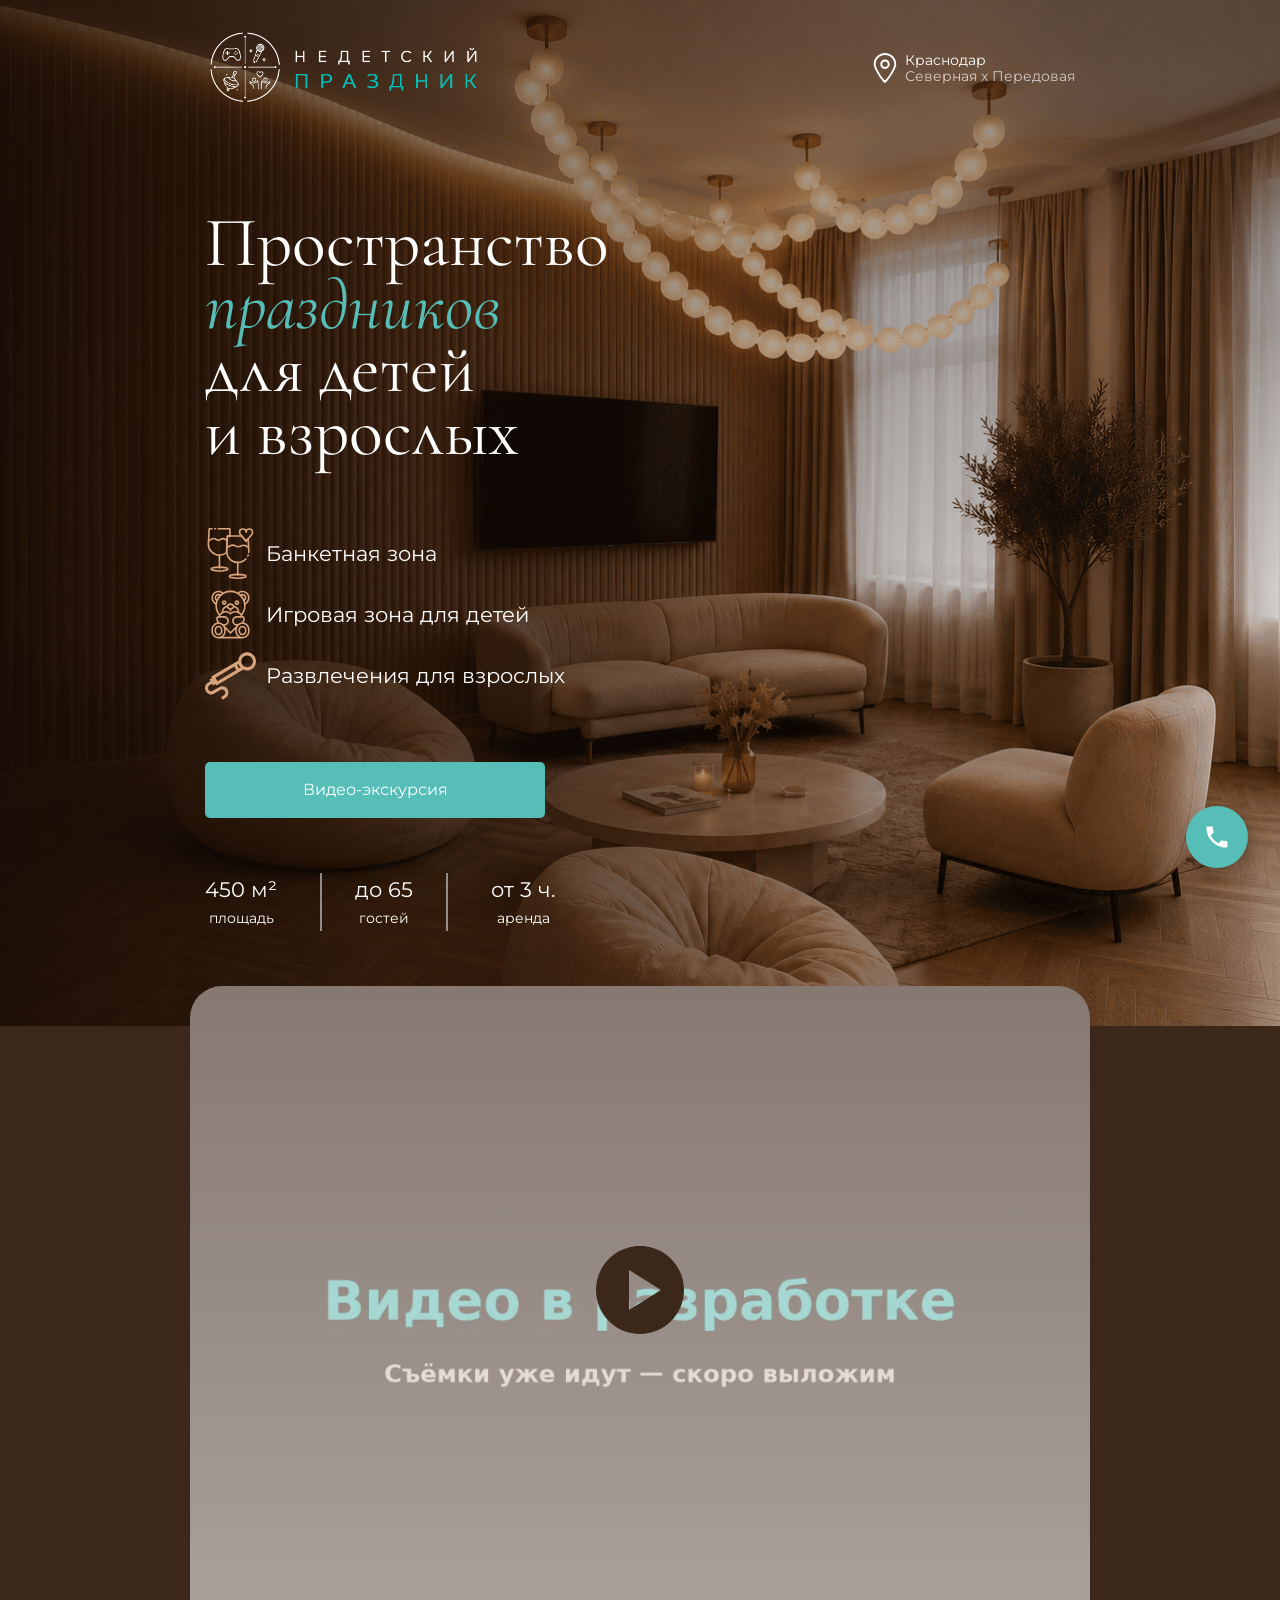
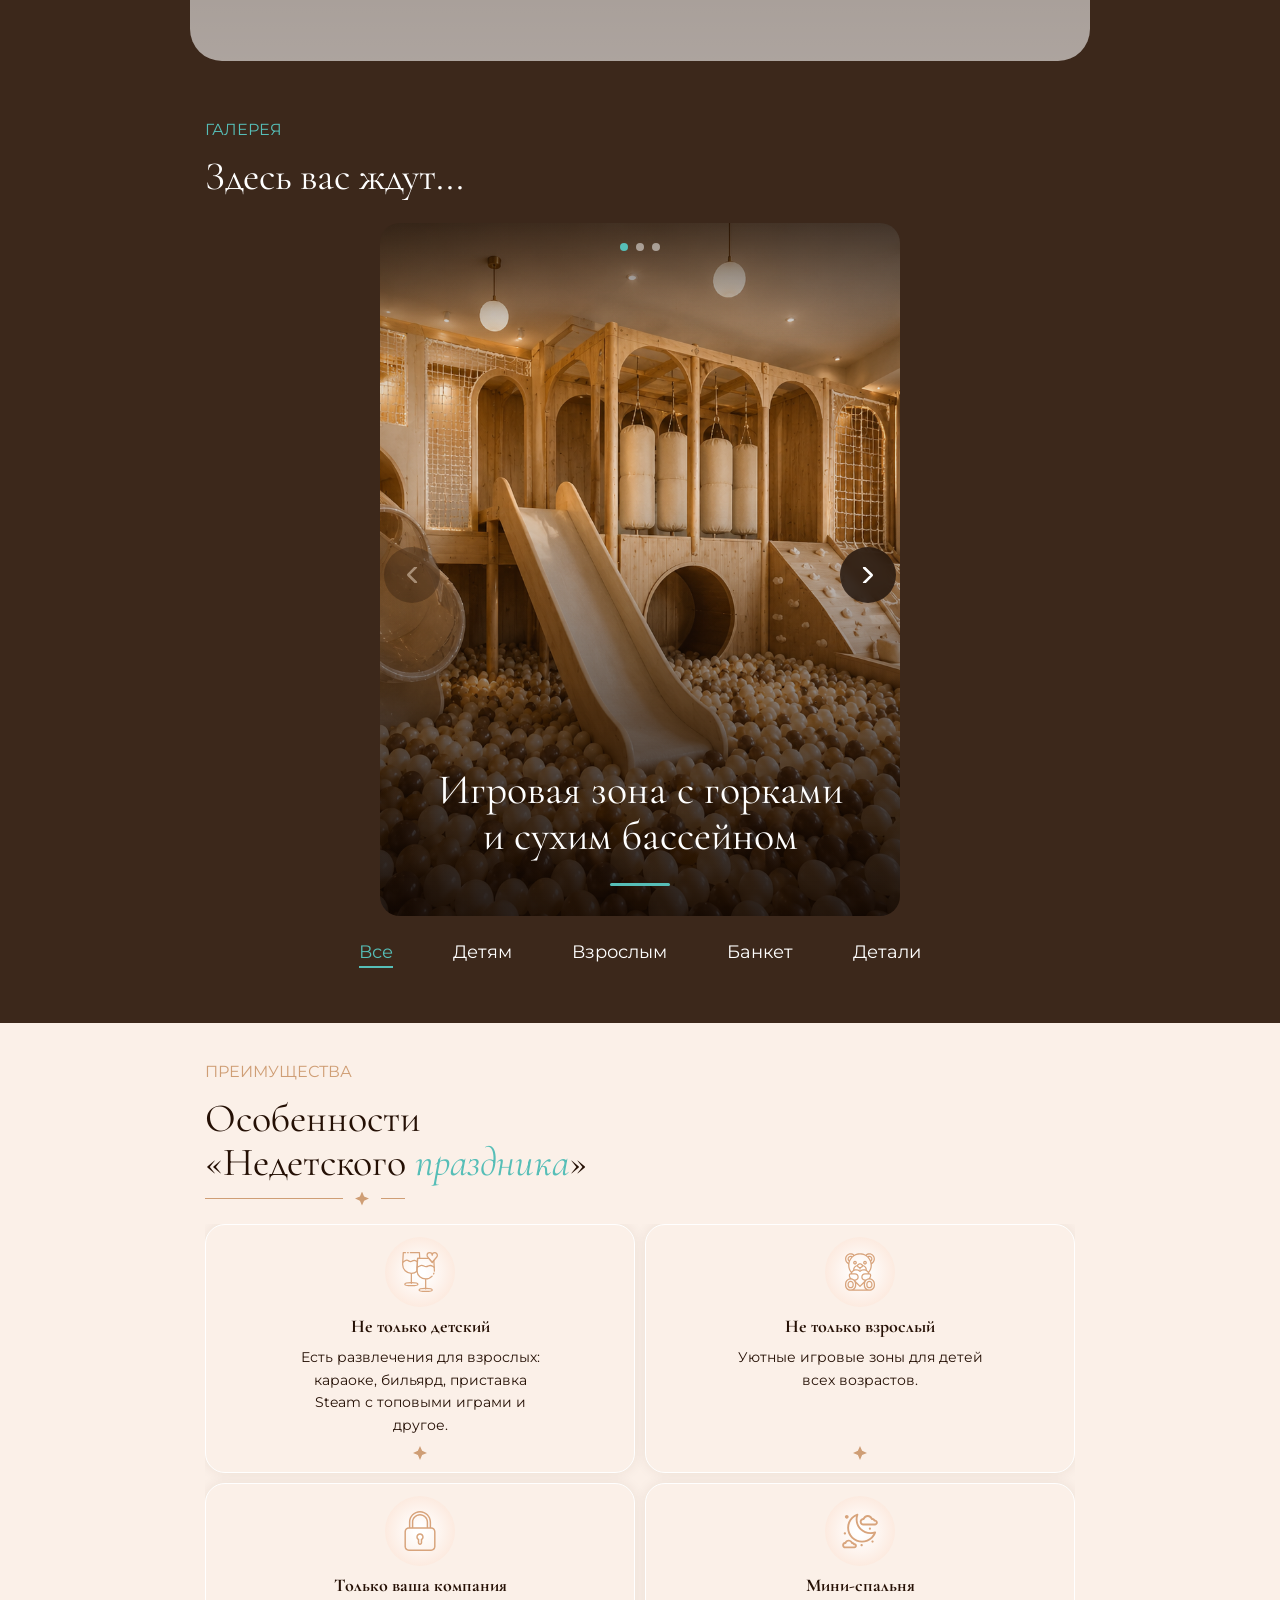
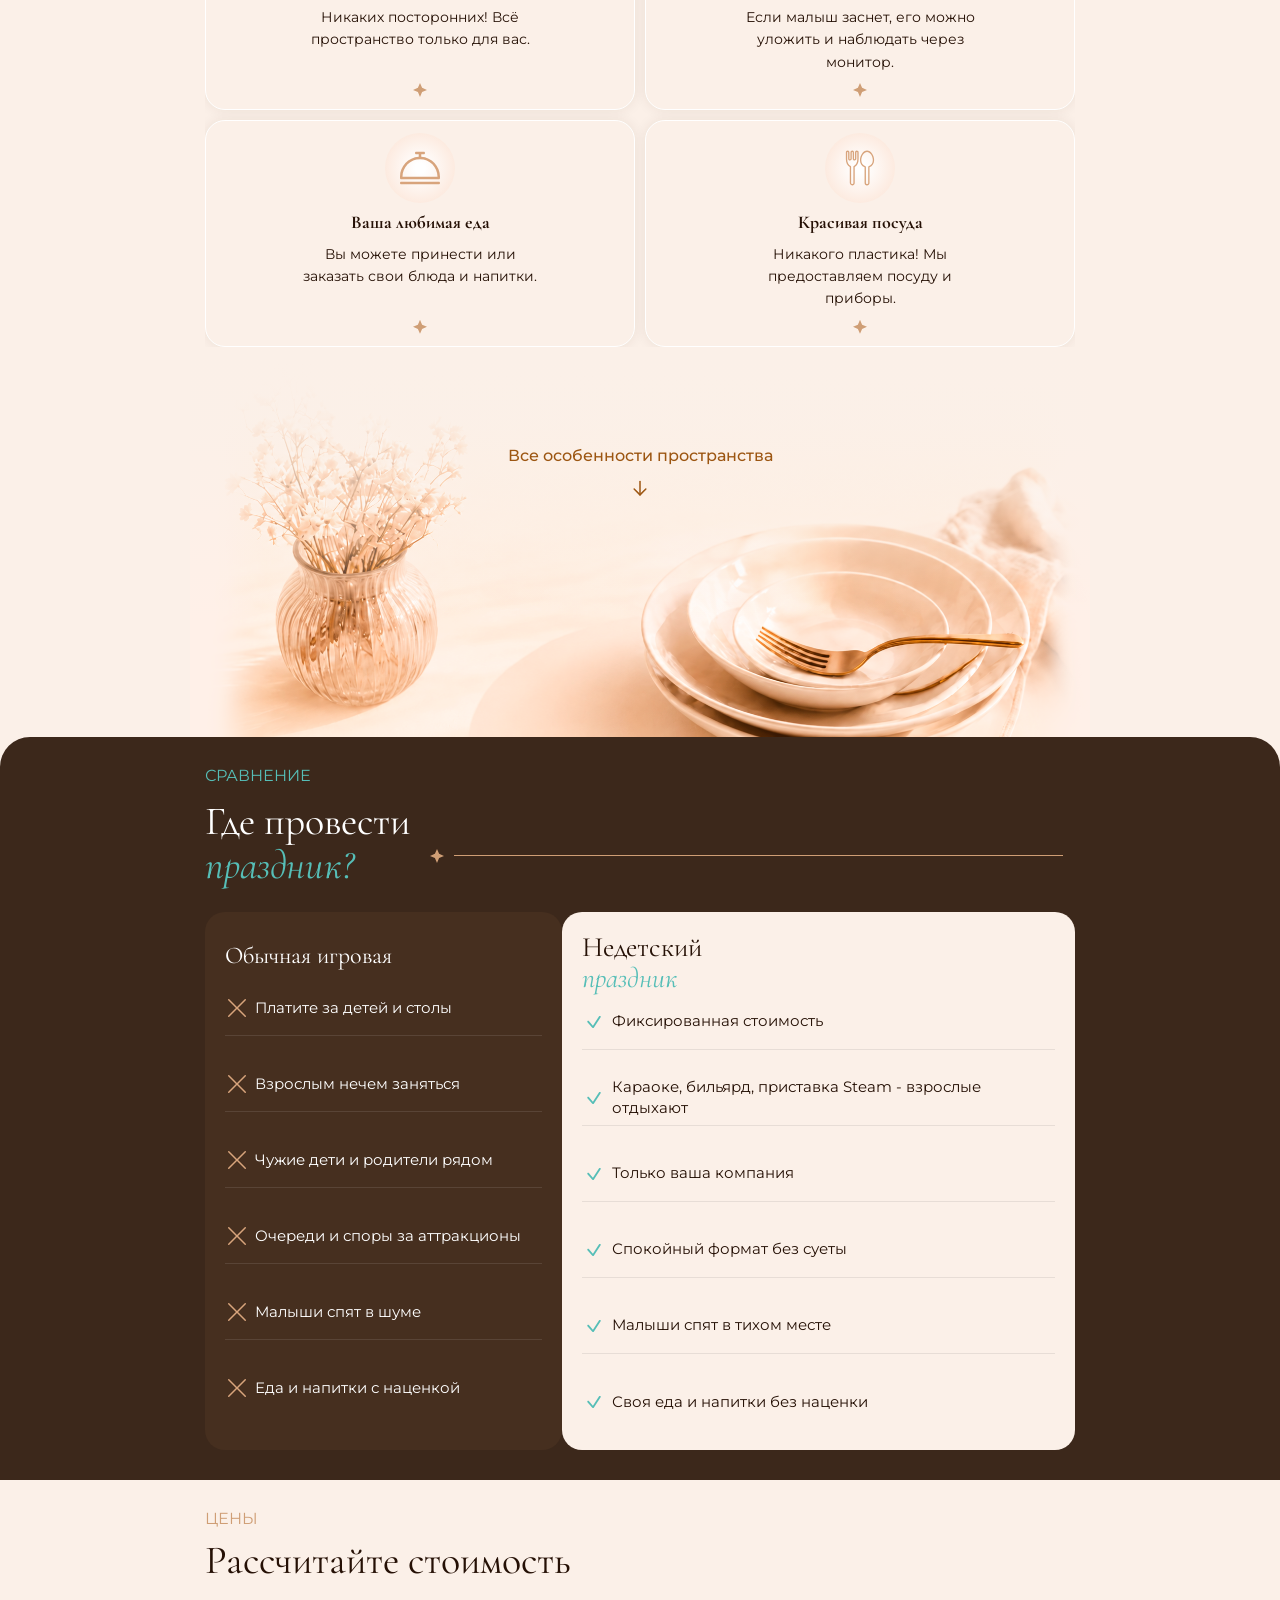
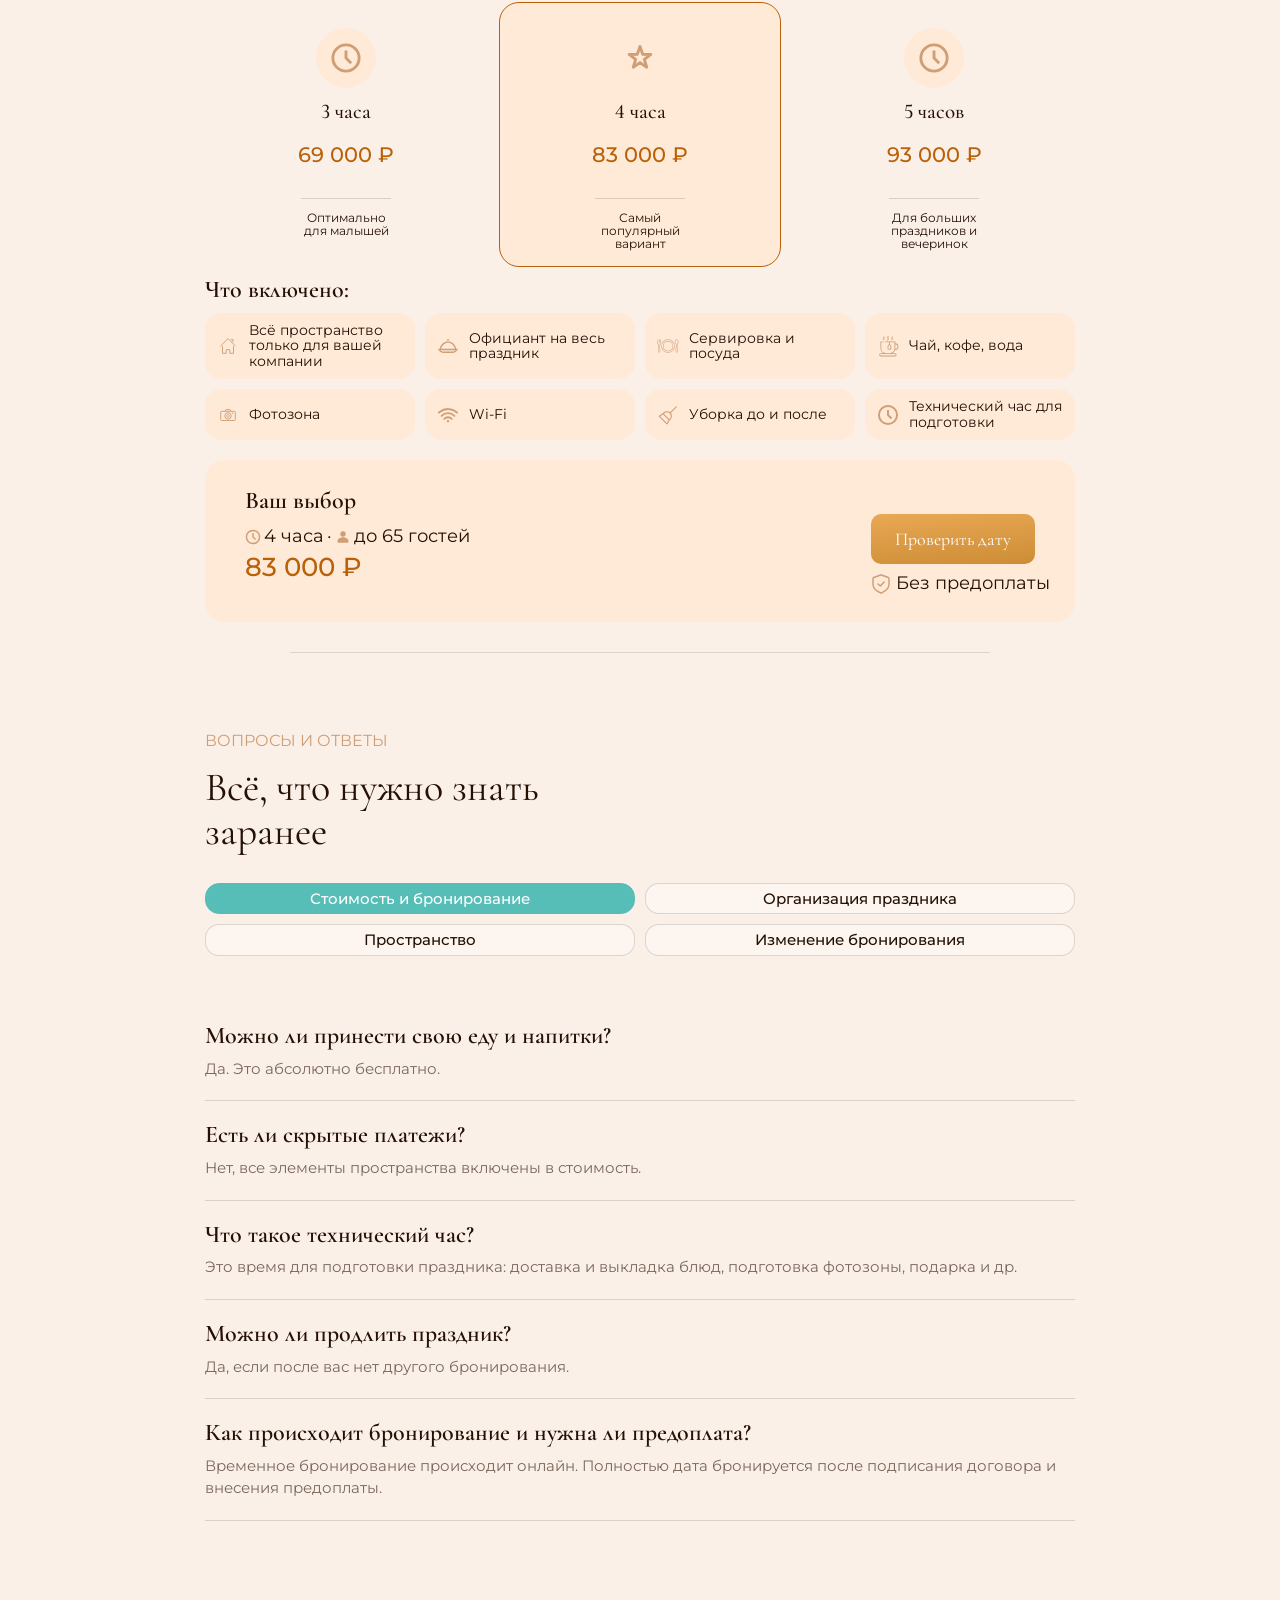
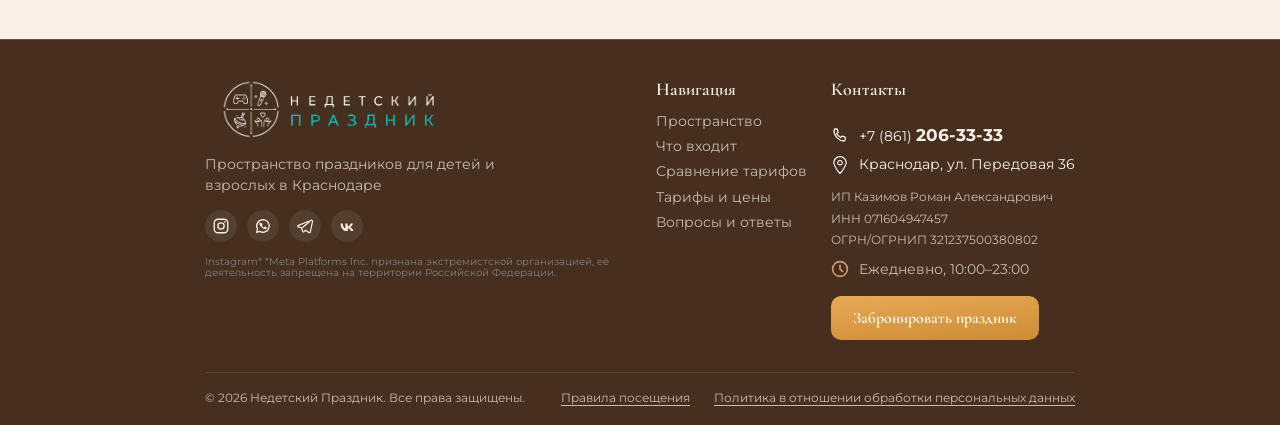
==== commit a38b1f2b: "Updates" ====
--- a/index.html
+++ b/index.html
@@ -6,9 +6,9 @@
 	<link rel="icon" type="image/svg+xml" href="./favicon.svg" />
 	<meta name="viewport" content="width=device-width, initial-scale=1.0" />
 	<title>Сайт для дядь Ромы</title>
-  <script type="module" crossorigin src="./assets/main-DMzsiupN.js"></script>
-  <link rel="modulepreload" crossorigin href="./assets/popup-BJ5RQFui.js">
-  <link rel="stylesheet" crossorigin href="./assets/popup-3ugh-OS_.css">
+  <script type="module" crossorigin src="./assets/main-Cn7fA_P_.js"></script>
+  <link rel="modulepreload" crossorigin href="./assets/popup-Bl68ELbp.js">
+  <link rel="stylesheet" crossorigin href="./assets/popup-B9PSazOe.css">
   <link rel="stylesheet" crossorigin href="./assets/main-BApzTZSb.css">
 </head>
 
--- a/assets/popup-B9PSazOe.css
+++ b/assets/popup-B9PSazOe.css
@@ -0,0 +1 @@
+@import "https://fonts.googleapis.com/css2?family=Montserrat:ital,wght@0,100..900;1,100..900&display=swap";@import "https://fonts.googleapis.com/css2?family=Cormorant+Garamond:ital,wght@0,300..700;1,300..700&display=swap";*{border:0;margin:0;padding:0}*,:before,:after{box-sizing:border-box}:focus,:active,a:focus,a:active{outline:none}nav,footer,header,aside{display:block}html,body{-webkit-text-size-adjust:100%;-moz-text-size-adjust:100%;-ms-text-size-adjust:100%;width:100%;height:100%;font-size:14px;line-height:1}input,button,textarea{font-family:inherit}input::-ms-clear{display:none}button{cursor:pointer;appearance:none;background:0 0}button::-moz-focus-inner{border:0;padding:0}a,a:visited,a:hover{text-decoration:none}ul li{list-style:none}img{vertical-align:top}h1,h2,h3,h4,h5,h6{font-size:inherit;font-weight:inherit}@media (width>=600.98px){.popup-booking__tariffs{flex-direction:row;gap:16px}.popup-booking__time-list{grid-template-columns:repeat(4,1fr)}.popup-booking__services{grid-template-columns:repeat(2,1fr);gap:12px;display:grid}}@media (width>=768px){.popup-booking__body{margin-left:20px;margin-right:20px;padding:40px}.popup-booking__close{top:24px;right:24px}.popup-booking__title{padding-right:0}.popup-booking__summary{gap:20px;padding:20px}.popup-booking__summary-label{font-size:14px}.popup-booking__calendar-wrapper{flex-direction:row;gap:24px}.popup-booking__calendar-left{flex:1;width:auto}.popup-booking__time{flex-shrink:0;width:260px}.popup-booking__time-list{grid-template-columns:repeat(2,1fr)}.popup-booking__back,.popup-booking__next{flex:none}}:root{--tealColor:#56beb7;--sandColor:#cf9e75;--grayColor:#c9baaf;--brownColor:#3c281b;--brownLightColor:#462f1f;--whiteColor:#fff;--creamColor:#fbf0e8;--creamTitleColor:#251005;--creamButtonColor:#9c5612;--creamButtonLightColor:#b96109;--pricingBadgeColor:#ffe9d7;--pricingButtonFrom:#e9a854;--pricingButtonTo:#cd8d36}[class*=__container]{width:100%;max-width:960px;margin-inline:auto;padding-inline:15px}body{background-color:var(--brownColor);color:var(--whiteColor);font-family:Montserrat,sans-serif;line-height:1.1}.main-wrapper{background-image:url(./background-Kx4PBhQj.png);background-position:50%;background-repeat:no-repeat;background-size:cover;position:relative}.main-wrapper:before{content:"";background:linear-gradient(90deg,#140a05c7 0%,#140a0573 45%,#140a0538 65%,#140a0500 100%),radial-gradient(circle at 100% 0,#140a058c 0%,#140a0547 22%,#140a0500 45%);position:absolute;inset:0}.header,.main{z-index:2;position:relative}.header__container{justify-content:space-between;align-items:center;padding-top:30px;padding-bottom:30px;display:flex}.header__link{gap:5px;display:flex}.header__logo{align-items:center;gap:5px;display:flex}.header__logo-cnt{align-items:center;display:flex}.header__logo-image{object-fit:contain;width:clamp(150px,32vw,280px);height:auto;max-height:76px;display:block}.header__logo-accent{color:var(--tealColor)}.header__location{color:var(--whiteColor);align-items:center;gap:5px;width:fit-content;margin-left:auto;display:inline-flex}.header__location-icon{max-width:clamp(20px,4vw,40px)}.header__location-links{flex-direction:column;gap:5px;width:fit-content;display:flex}.header__location-links p{font-size:clamp(10px,3vw,21px)}.header__special{opacity:.7;white-space:nowrap;font-size:clamp(10px,3vw,21px);line-height:50%}.header__location-link{color:var(--whiteColor)}.page__video{z-index:5;margin-top:-40px;position:relative}.stage-heading{flex-direction:column;gap:15px;display:flex}.stage-heading__title{letter-spacing:30%;text-transform:uppercase;color:var(--tealColor);font-family:Montserrat,sans-serif;font-size:clamp(12px,3vw,16px)}.stage-heading__subtitle{padding-bottom:25px;font-family:Cormorant Garamond,serif;font-size:clamp(32px,7vw,70px)}.main__container{padding-bottom:100px}.main__wrapper{flex-direction:column;gap:40px;max-width:400px;display:flex}.main__title{padding:75px 0 25px;font-family:Cormorant Garamond,serif;font-size:clamp(39px,7vw,70px);line-height:90%}.main__title span{color:var(--tealColor);font-style:italic}.main__items{flex-direction:column;gap:10px;display:flex}.main__item{align-items:center;gap:10px;display:flex}.main__item img{width:clamp(20px,4vw,60px)}.main__item p{font-size:clamp(12px,2vw,21px)}.main__buttons{align-items:flex-start;gap:10px;display:inline-flex}.main__actions{gap:10px;padding:20px 0;display:flex}.main__action{white-space:nowrap;text-align:center;border-radius:5px;justify-content:center;align-items:center;gap:10px;width:clamp(160px,42vw,340px);height:clamp(44px,6vw,56px);font-size:clamp(12px,2vw,16px);display:inline-flex}.main__action-primary{background:var(--tealColor);color:var(--whiteColor);position:relative}.main__action img{flex-shrink:0;width:clamp(16px,2vw,22px);height:clamp(16px,2vw,22px)}.main__advantages{justify-content:space-between;gap:20px;max-width:287px;display:flex}.main__advantages-item{text-align:center;flex-direction:column;gap:10px;display:flex;position:relative}.main__advantages-item-center:before{content:"";background-color:var(--whiteColor);opacity:.5;width:2px;height:120%;position:absolute;top:-10%;right:-60%}.main__advantages-item-center:after{content:"";background-color:var(--whiteColor);opacity:.5;width:2px;height:120%;position:absolute;top:-10%;left:-60%}.main__advantages-title{font-size:18px}@media (width>=600.98px){.main__advantages{max-width:350px}.main__advantages-title{font-size:21px}}.video__container{padding-inline:0}.video__wrapper{border-radius:32px;position:relative;overflow:hidden}.video__wrapper:before{content:"";z-index:1;pointer-events:none;background:linear-gradient(#ffffff61,#ffffff94);position:absolute;inset:0}.video__player{object-fit:cover;aspect-ratio:4/3;width:100%;display:block}.video__play{z-index:4;aspect-ratio:1;cursor:pointer;width:clamp(70px,12vw,110px);color:var(--whiteColor);appearance:none;-webkit-tap-highlight-color:transparent;box-shadow:none;border:none;border-radius:50%;outline:none;justify-content:center;align-items:center;font-size:clamp(24px,5vw,42px);line-height:1;transition:transform .3s;display:flex;position:absolute;top:45%;left:50%;transform:translate(-50%,-50%)}.video__play:hover{transform:translate(-50%,-50%)scale(1.08)}.video--active .video__wrapper:before{opacity:0;visibility:hidden}.video--active .video__play{opacity:0;visibility:hidden;pointer-events:none}.gallery__container{padding-top:60px;padding-bottom:60px}.gallery__swiper{border-radius:20px;position:relative}.gallery__swiper-slide{aspect-ratio:9/14;position:relative;overflow:hidden}.gallery__swiper-slide:before{content:"";z-index:1;pointer-events:none;background:linear-gradient(#0f060200 40%,#0f06024d 58%,#0f0602b3 82%,#0f0602d1 100%),linear-gradient(#0f060299 0%,#0f060266 6%,#0f060200 18%),radial-gradient(circle,#0000 52%,#00000042 100%);position:absolute;inset:0}.gallery__zoom{cursor:zoom-in;width:100%;height:100%;display:block}.gallery__image{object-fit:cover;width:100%;height:100%;display:block}.gallery__info{z-index:3;text-align:center;flex-direction:column;align-items:center;gap:24px;width:80%;display:flex;position:absolute;bottom:30px;left:50%;transform:translate(-50%)}.gallery__info:after{content:"";background:var(--tealColor);border-radius:999px;width:60px;height:3px}.gallery__title{font-family:Cormorant Garamond,serif;font-size:clamp(24px,5vw,42px)}.gallery__swiper-pagination{z-index:10;justify-content:center;align-items:center;gap:8px;display:flex;position:absolute;top:20px!important;bottom:auto!important}.gallery__swiper-pagination .swiper-pagination-bullet{opacity:1;background:#ffffff80;border-radius:50%;width:8px;height:8px;margin:0!important}.gallery__swiper-pagination .swiper-pagination-bullet-active{background:var(--tealColor)}.gallery .swiper-button-next,.gallery .swiper-button-prev{-webkit-backdrop-filter:blur(6px);backdrop-filter:blur(6px);background:#140a05bf;border-radius:50%;width:56px;height:56px}.gallery .swiper-button-next svg,.gallery .swiper-button-prev svg{width:16px;height:16px}.gallery .swiper-button-next path,.gallery .swiper-button-prev path{stroke:#fff;stroke-width:2px}.gallery__filters{justify-content:space-between;align-items:center;gap:10px;padding-top:25px;display:flex}.gallery__filter{color:var(--whiteColor);font-size:clamp(14px,3vw,24px)}.gallery__filter-active{color:var(--tealColor);flex-direction:column;display:flex;position:relative}.gallery__filter-active:after{content:"";background-color:var(--tealColor);width:100%;height:2px;position:absolute;bottom:-5px}.swiper-slide.is-hidden{display:none!important}.features{background-color:var(--creamColor)}.features__divider{align-items:center;width:200px;height:20px;padding-bottom:25px;display:flex}.features__divider:before,.features__divider:after{content:"";background:var(--sandColor);height:1px}.features__divider:before{flex:1;margin-right:12px}.features__divider:after{width:24px;margin-left:12px}.features__divider span{background:var(--sandColor);clip-path:polygon(50% 0%,65% 35%,100% 50%,65% 65%,50% 100%,35% 65%,0% 50%,35% 35%);width:14px;height:14px}.features__heading{padding-top:40px}.features__heading-title{color:var(--sandColor)}.features__heading-subtitle{color:var(--creamTitleColor);padding-bottom:0;font-size:clamp(32px,7vw,70px)}.features__heading-subtitle span{color:var(--tealColor);font-style:italic}.features__content{transition:height .6s;position:relative;overflow:hidden}.features__toggle-text{color:var(--creamButtonColor);text-align:center;font-size:clamp(14px,3vw,21px);font-weight:500}.features__toggle-icon{width:20px;height:20px}.features__toggle-icon path{stroke:var(--creamButtonColor);stroke-width:1.8px;stroke-linecap:round;stroke-linejoin:round}.features__bottom{position:relative}.features__bottom:before{content:"";z-index:2;pointer-events:none;background:linear-gradient(#fbf0e8 0%,#fbf0e8eb 18%,#fbf0e88c 38%,#fbf0e800 65%);position:absolute;inset:0}.features__toggle{z-index:5;cursor:pointer;background:0 0;border:none;flex-direction:column;align-items:center;gap:14px;width:100%;transition:opacity .3s;display:flex;position:absolute;top:30%;left:50%;transform:translate(-50%,-50%)}.features__toggle:hover{opacity:.8}.features__bottom-decor{background:url(./features-CpdRDV13.png) bottom/cover no-repeat;width:100%;max-width:900px;height:clamp(180px,50vw,420px);margin:0 auto}.features__image{background:radial-gradient(circle,#fff 10%,#ff59001a 100%);border-radius:50%;justify-content:center;align-items:center;min-width:clamp(50px,5vw,130px);min-height:clamp(50px,5vw,130px);display:flex}.features__image img{width:clamp(30px,5vw,50px)}.features__title{font-family:Cormorant Garamond,serif;font-size:clamp(14px,3vw,24px);font-weight:700}.features__text{flex:1;max-width:250px;font-size:clamp(10px,2vw,18px);line-height:160%}.features.features--opened .features__compact{display:none}.features.features--opened .features__full{display:block}.features.features--opened .features__toggle-icon{transform:rotate(180deg)}.features.features--opened .features__divider{display:none}.compact{display:block}.compact__items{grid-template-columns:repeat(2,1fr);gap:10px;display:grid}.compact__item{background-color:var(--creamColor);border:1px solid var(--whiteColor);border-radius:20px;padding:12px;box-shadow:0 0 13px #3c281b14}.compact__content{text-align:center;height:100%;color:var(--creamTitleColor);flex-direction:column;align-items:center;gap:10px;display:flex}.compact__star{background-color:var(--sandColor);clip-path:polygon(50% 0%,65% 35%,100% 50%,65% 65%,50% 100%,35% 65%,0% 50%,35% 35%);min-width:14px;min-height:14px}.full{display:none}.full__head{align-items:center;gap:10px;padding-top:25px;padding-bottom:25px;display:flex}.full__head-icon img{width:clamp(25px,5vw,50px)}.full__head-title{color:var(--sandColor);text-transform:uppercase;letter-spacing:2px;font-size:clamp(14px,2vw,30px);font-weight:600}.full__head-line{background:linear-gradient(90deg,#d8a47c8c,#d8a47c26);flex:auto;height:2px}.full__items{grid-template-columns:repeat(2,1fr);gap:10px;display:grid}.full__item{background-color:var(--creamColor);border:1px solid var(--whiteColor);border-radius:20px;padding:12px;box-shadow:0 0 13px #3c281b14}.full__content{color:var(--creamTitleColor);align-items:center;gap:10px;display:flex}.full__information{flex-direction:column;justify-content:space-between;gap:5px;display:flex}.full__title{max-height:31px}.full__text{max-width:none}.full__icon{background-position:right 5px;background-repeat:no-repeat;background-size:15%}.full__food-icon{background-image:url("data:image/svg+xml,%3c?xml%20version='1.0'%20encoding='UTF-8'?%3e%3csvg%20xmlns='http://www.w3.org/2000/svg'%20width='612'%20height='612'%20viewBox='0%200%20612%20612'%20fill='%23D8A47C'%20%3e%3cpath%20d='M592.875,516.375H19.125C8.568,516.375,0,524.943,0,535.5s8.568,19.125,19.125,19.125h573.75%20c10.557,0,19.125-8.568,19.125-19.125S603.432,516.375,592.875,516.375z%20M325.125,133.875v-38.25h38.25%20c10.557,0,19.125-8.568,19.125-19.125s-8.568-19.125-19.125-19.125h-114.75c-10.557,0-19.125,8.568-19.125,19.125%20s8.568,19.125,19.125,19.125h38.25c0,0-0.134,39.818,0,38.25C126.837,143.801,0,277.332,0,439.875%20c0,15.529,0,8.568,0,19.125s8.568,19.125,19.125,19.125h573.75c10.557,0,19.125-8.568,19.125-19.125s0-2.391,0-19.125%20C612,277.332,485.163,143.801,325.125,133.875z%20M38.25,439.875C38.25,292,158.125,172.125,306,172.125%20c147.875,0,267.75,119.875,267.75,267.75H38.25z'/%3e%3c/svg%3e")}.full__dishes-icon{background-image:url("data:image/svg+xml,%3c?xml%20version='1.0'%20encoding='UTF-8'?%3e%3csvg%20id='Layer_1'%20xmlns='http://www.w3.org/2000/svg'%20viewBox='0%200%20300%20300'%20fill='%23D8A47C'%20%3e%3cg%20id='XMLID_2_'%3e%3cpath%20d='M125.6,19.4c-7.2,0.4-12.9,6.5-12.9,13.9v47.4c0,1.9-1.4,3.6-3.3,3.8c-1,0.1-2-0.2-2.8-0.9%20c-0.8-0.7-1.2-1.7-1.2-2.7V33.4c0-7.5-5.7-13.6-12.9-14c-3.8-0.2-7.3,1.1-10,3.7c-2.7,2.6-4.2,6.1-4.2,9.8v47.8%20c0,2-1.4,3.6-3.3,3.8c-1,0.1-2-0.2-2.8-0.9C71.4,83,71,82,71,81V33.4c0-7.5-5.7-13.6-12.9-14c-3.8-0.2-7.3,1.1-10,3.7%20c-2.7,2.6-4.2,6.1-4.2,9.8v50.7c0,26.1,11.6,49.3,29.5,59.3v118.6c0,10.1,8,18.6,17.8,19c0.2,0,0.5,0,0.7,0%20c4.8,0,9.4-1.8,12.8-5.2c3.7-3.5,5.7-8.3,5.7-13.4V143c17.9-10,29.5-33.2,29.5-59.3V33c0-3.8-1.5-7.2-4.2-9.8%20C132.9,20.6,129.4,19.3,125.6,19.4z%20M100.4,139.9v121.9c0,4.5-3.4,8.4-7.7,8.8c-2.4,0.2-4.8-0.5-6.6-2.2%20c-1.8-1.6-2.8-3.9-2.8-6.3V139.9c0-1.9-1.1-3.7-2.9-4.5c-15.9-7.3-26.6-28-26.6-51.7V33.2c0-2,1.4-3.6,3.3-3.8%20c0.1,0,0.2,0,0.4,0c0.9,0,1.8,0.3,2.4,0.9C60.6,31,61,32,61,33v47.6c0,7.5,5.7,13.6,12.9,14c3.8,0.2,7.3-1.1,10-3.7%20c2.7-2.6,4.2-6.1,4.2-9.8V33.2c0-2,1.4-3.6,3.3-3.8c1-0.1,2,0.2,2.8,0.9C95,31,95.5,32,95.5,33v47.6c0,7.5,5.7,13.6,12.9,14%20c3.8,0.2,7.3-1.1,10-3.7c2.7-2.6,4.2-6.1,4.2-9.8V33.2c0-2,1.4-3.6,3.3-3.8c1-0.1,2,0.2,2.8,0.9c0.8,0.7,1.2,1.7,1.2,2.7v50.7%20c0,23.7-10.7,44.4-26.6,51.7C101.6,136.2,100.4,138,100.4,139.9z'/%3e%3cpath%20d='M241.1,42.4c-10.4-14.8-24-23-38.2-23c-14.3,0-27.9,8.2-38.2,23c-9.6,13.6-15.1,31.2-15.1,48.2%20c0,25.9,13.3,46.6,34.7,54.2v116.8c0,10.1,8,18.6,17.8,19c0.2,0,0.5,0,0.7,0c4.8,0,9.4-1.8,12.8-5.2%20c3.7-3.5,5.7-8.3,5.7-13.4V144.8c21.4-7.6,34.7-28.3,34.7-54.2C256.2,73.6,250.7,56,241.1,42.4z%20M211.5,141.1v120.7%20c0,4.5-3.4,8.4-7.7,8.8c-2.5,0.2-4.8-0.5-6.6-2.2c-1.8-1.6-2.8-3.9-2.8-6.3V141.1c0-2.2-1.5-4.2-3.7-4.8%20c-19.2-5.3-31.1-22.8-31.1-45.7c0-15,4.8-30.5,13.2-42.5c8.5-12.1,19.1-18.7,30.1-18.7S224.5,36,233,48.1%20c8.4,12,13.2,27.5,13.2,42.5c0,22.9-11.9,40.4-31.1,45.7C213,136.9,211.5,138.9,211.5,141.1z'/%3e%3c/g%3e%3c/svg%3e")}.full__lock-icon{background-image:url("data:image/svg+xml,%3c?xml%20version='1.0'%20encoding='iso-8859-1'?%3e%3csvg%20version='1.1'%20id='Capa_1'%20xmlns='http://www.w3.org/2000/svg'%20xmlns:xlink='http://www.w3.org/1999/xlink'%20x='0px'%20y='0px'%20width='516.375px'%20height='516.375px'%20viewBox='0%200%20516.375%20516.375'%20xml:space='preserve'%20fill='%23D8A47C'%20%3e%3cg%3e%3cg%3e%3cpath%20d='M258.188,286.875c-26.775,0-47.812,21.037-47.812,47.812c0,15.3,7.65,28.688,19.125,38.25v38.25%20c0,15.3,13.388,28.688,28.688,28.688s28.688-13.388,28.688-28.688v-38.25c11.475-9.562,19.125-22.95,19.125-38.25%20C306,307.912,284.963,286.875,258.188,286.875z%20M267.75,361.463v49.725c0,5.737-3.825,9.562-9.562,9.562%20s-9.562-3.825-9.562-9.562v-49.725c-11.475-3.825-19.125-15.301-19.125-26.775c0-15.3,13.388-28.688,28.688-28.688%20s28.688,13.388,28.688,28.688C286.875,348.075,279.225,357.638,267.75,361.463z'/%3e%3cpath%20d='M401.625,210.375v-66.938C401.625,65.025,336.6,0,258.188,0C179.775,0,114.75,65.025,114.75,143.438v66.938%20c-32.513,0-57.375,24.862-57.375,57.375V459c0,32.513,24.862,57.375,57.375,57.375h286.875%20C434.138,516.375,459,491.513,459,459V267.75C459,237.15,434.138,210.375,401.625,210.375z%20M133.875,143.438%20c0-68.85,55.462-124.312,124.312-124.312c68.85,0,124.312,55.462,124.312,124.312v66.938h-19.125v-66.938%20c0-57.375-47.812-105.188-105.188-105.188S153,86.062,153,143.438v66.938h-19.125V143.438z%20M344.25,143.438v66.938%20H172.125v-66.938c0-47.812,38.25-86.062,86.062-86.062S344.25,95.625,344.25,143.438z%20M439.875,459%20c0,21.037-17.213,38.25-38.25,38.25H114.75c-21.038,0-38.25-17.213-38.25-38.25V267.75%20c0-21.038,17.212-38.25,38.25-38.25h286.875c21.037,0,38.25,17.212,38.25,38.25V459z'/%3e%3c/g%3e%3c/g%3e%3c/svg%3e")}.full__moon-icon{background-image:url("data:image/svg+xml,%3csvg%20xmlns='http://www.w3.org/2000/svg'%20viewBox='0%200%20800%20800'%20fill='%23D8A47C'%20%3e%3cpath%20d='M715.968,413.668c-5.151-5.157-12.812-6.895-19.685-4.469c-27.729,9.768-56.754,14.723-86.275,14.723%20c-69.178,0-134.215-26.938-183.124-75.853c-70.097-70.095-94.09-175.841-61.126-269.4c2.42-6.873,0.683-14.532-4.474-19.684%20c-5.152-5.157-12.811-6.895-19.683-4.474c-42,14.799-79.372,38.377-111.068,70.073c-56.072,56.072-86.948,130.62-86.948,209.92%20c0,79.295,30.876,153.842,86.948,209.915c56.072,56.071,130.62,86.953,209.921,86.953c79.296,0,153.849-30.882,209.915-86.953%20c31.701-31.696,55.273-69.063,70.073-111.067C722.861,426.479,721.124,418.82,715.968,413.668z%20M623.583,517.634%20c-48.916,48.92-113.951,75.858-183.13,75.858c-69.179,0-134.22-26.938-183.135-75.858c-100.983-100.978-100.983-265.287,0-366.264%20c18.486-18.487,39.169-33.805,61.786-45.78c-8.206,40.333-7.976,82.092,0.853,122.692c12.073,55.531,39.786,106.211,80.142,146.572%20c56.067,56.066,130.615,86.943,209.91,86.943c20.043,0,39.892-1.994,59.355-5.949C657.388,478.464,642.069,499.152,623.583,517.634z'/%3e%3cpath%20d='M702.785,172.844c-12.073-17.825-31.347-29.691-52.822-32.346c-7.281-15.684-18.322-29.27-32.428-39.792%20c-18.208-13.581-39.863-20.759-62.627-20.759c-22.771,0-44.427,7.179-62.633,20.759c-14.105,10.522-25.146,24.108-32.43,39.787%20c-36.962,4.535-65.676,36.116-65.676,74.285c0,41.268,33.571,74.837,74.838,74.837h229.104c32.248,0,58.48-26.233,58.48-58.476%20C756.595,200.465,732.853,175.227,702.785,172.844z%20M698.113,251.741H469.009c-20.383,0-36.963-16.586-36.963-36.963%20c0-20.382,16.58-36.962,36.963-36.962c0.737,0,1.568,0.033,2.622,0.109c8.769,0.601,16.755-4.867,19.377-13.226%20c8.801-28.036,34.478-46.878,63.9-46.878c29.418,0,55.094,18.842,63.895,46.878c2.622,8.358,10.631,13.827,19.384,13.226%20c1.049-0.076,1.879-0.109,2.616-0.109c14.586,0,27.845,8.621,33.782,21.972c3.48,7.834,11.795,12.346,20.262,11.008%20c1.088-0.169,2.19-0.257,3.268-0.257c11.357,0,20.602,9.238,20.602,20.601C718.715,242.497,709.472,251.741,698.113,251.741z'/%3e%3cpath%20d='M293.373,646.565c-9.795-13.571-24.66-22.766-41.256-25.408c-14.45-29.287-44.234-48.18-77.766-48.18%20c-18.847,0-36.776,5.944-51.849,17.192c-11.084,8.265-19.886,18.825-25.906,30.975c-30.106,4.765-53.193,30.898-53.193,62.322%20c0,34.788,28.304,63.098,63.097,63.098h180.971c27.67,0,50.178-22.509,50.178-50.179%20C337.65,670.717,318.273,649.488,293.373,646.565z%20M287.473,708.685H106.501c-13.908,0-25.217-11.313-25.217-25.217%20c0-13.91,11.309-25.217,25.217-25.217c0.497,0,1.071,0.021,1.808,0.07c8.735,0.61,16.744-4.867,19.366-13.222%20c6.425-20.479,25.185-34.241,46.676-34.241c21.491,0,40.246,13.762,46.676,34.241c2.622,8.354,10.63,13.815,19.36,13.222%20c0.743-0.05,1.322-0.07,1.813-0.07c9.954,0,19,5.883,23.054,14.989c3.48,7.834,11.789,12.352,20.263,11.014%20c0.655-0.104,1.311-0.159,1.955-0.159c6.786,0,12.298,5.52,12.298,12.292C299.771,703.172,294.258,708.685,287.473,708.685z'/%3e%3cpath%20d='M173.205,117.27c0-20.918-16.958-37.875-37.88-37.875c-20.918,0-37.875,16.957-37.875,37.875%20c0,20.923,16.957,37.88,37.875,37.88C156.247,155.15,173.205,138.193,173.205,117.27z'/%3e%3cpath%20d='M120.175,448.702c0-12.549-10.178-22.727-22.726-22.727c-12.554,0-22.731,10.178-22.731,22.727%20c0,12.554,10.178,22.729,22.731,22.729C109.998,471.433,120.175,461.256,120.175,448.702z'/%3e%3cpath%20d='M673.192,612.433c0-12.554-10.172-22.726-22.727-22.726s-22.727,10.172-22.727,22.726%20c0,12.555,10.172,22.727,22.727,22.727C663.021,635.158,673.192,624.986,673.192,612.433z'/%3e%3ccircle%20cx='598.109'%20cy='354.007'%20r='22.726'/%3e%3cpath%20d='M455.274,682.5c0-12.554-10.173-22.726-22.727-22.726c-12.555,0-22.728,10.172-22.728,22.726%20c0,12.549,10.173,22.727,22.728,22.727S455.274,695.049,455.274,682.5z'/%3e%3c/svg%3e")}.full__glasses{background-image:url("data:image/svg+xml,%3c?xml%20version='1.0'%20?%3e%3csvg%20id='Layer_1'%20style='enable-background:new%200%200%2064%2064;'%20version='1.1'%20viewBox='0%200%2064%2064'%20xml:space='preserve'%20xmlns='http://www.w3.org/2000/svg'%20xmlns:xlink='http://www.w3.org/1999/xlink'%3e%3cstyle%20type='text/css'%3e%20.st0{fill:none;stroke:%23D8A47C;stroke-width:2;stroke-linecap:round;stroke-linejoin:round;stroke-miterlimit:10;}%20%3c/style%3e%3cg%3e%3cline%20class='st0'%20x1='41.07'%20x2='41.07'%20y1='43.92'%20y2='59.17'/%3e%3cellipse%20class='st0'%20cx='41.07'%20cy='60.61'%20rx='10.48'%20ry='2.39'/%3e%3cg%3e%3cpath%20class='st0'%20d='M54.21,33.9c-0.14,0.39-0.29,0.78-0.47,1.15'/%3e%3cpath%20class='st0'%20d='M51.42,38.58c-2.55,2.83-6.24,4.6-10.35,4.6c-7.2,0-13.12-5.45-13.85-12.46c-0.05-0.49-0.08-0.97-0.08-1.47%20l1.02-19.14h17.93l5.46,6.65l2.61-3.18l0.84,15.67c0,0.46-0.02,0.92-0.07,1.37'/%3e%3cline%20class='st0'%20x1='12.21'%20x2='13.13'%20y1='1'%20y2='1'/%3e%3cpath%20class='st0'%20d='M16.56,1h14.51l0.49,9.11h-3.4l-1.02,19.14c0,0.5,0.03,0.98,0.08,1.47c-2.43,2.09-5.6,3.35-9.06,3.35%20c-7.69,0-13.93-6.23-13.93-13.93L5.27,1h3.56'/%3e%3cline%20class='st0'%20x1='18.17'%20x2='18.17'%20y1='34.81'%20y2='50.06'/%3e%3cellipse%20class='st0'%20cx='18.17'%20cy='51.5'%20rx='10.48'%20ry='2.39'/%3e%3c/g%3e%3cpath%20class='st0'%20d='M27.56,24.51l3.98-2.16c2.1-1.14,4.63-1.08,6.67,0.16l0,0c2.06,1.25,4.6,1.3,6.7,0.14l0.25-0.14%20c2.23-1.23,4.94-1.09,7.04,0.36l2.39,1.65'/%3e%3cpath%20class='st0'%20d='M4.65,16.2l3.43-2.16c1.81-1.14,3.99-1.08,5.76,0.16l0,0c1.78,1.25,3.97,1.3,5.79,0.14l0.22-0.14%20c1.93-1.23,4.26-1.09,6.08,0.36l2.06,1.65'/%3e%3cg%3e%3cpath%20class='st0'%20d='M59.77,5.28c0,1.06-0.39,2.01-1.04,2.74l-2.62,3.19l-1.94,2.37l-2.61,3.18l-5.46-6.65l-1.71-2.09%20c-0.65-0.73-1.05-1.68-1.05-2.74c0-2.26,1.84-4.1,4.11-4.1s4.11,1.84,4.11,4.1c0-2.26,1.84-4.1,4.1-4.1%20C57.92,1.18,59.77,3.02,59.77,5.28z'/%3e%3c/g%3e%3c/g%3e%3c/svg%3e")}.full__bear{background-image:url(./bear-DbQQsscy.svg)}@media (width>=768px){.full__icon{background-size:12%}}.compare{z-index:2;background-color:var(--brownColor);border-radius:30px 30px 0 0;margin-top:-30px;padding-top:30px;padding-bottom:30px;position:relative}.compare__heading-unite{align-items:center;gap:10px;display:flex}.compare__heading-subtitle span{color:var(--tealColor);font-style:italic}.compare__divider{flex-direction:row-reverse;flex-grow:1;align-items:center;gap:10px;display:flex}.compare__divider:before,.compare__divider:after{content:"";background:var(--sandColor);height:1px}.compare__divider:before{flex:1;margin-right:12px}.compare__divider span{background:var(--sandColor);clip-path:polygon(50% 0%,65% 35%,100% 50%,65% 65%,50% 100%,35% 65%,0% 50%,35% 35%);width:14px;height:14px}.compare__content{grid-template-columns:.8fr 1.15fr;align-items:stretch;display:grid}.compare__left,.compare__right{border-radius:20px;flex-direction:column;padding:20px;display:flex}.compare__left{background-color:var(--brownLightColor)}.compare__price{padding-top:25px;padding-bottom:10px;font-size:clamp(12px,2vw,28px)}.compare__price span{font-size:clamp(18px,2vw,31px);font-style:italic}.compare__left-title,.compare__right-title{align-items:center;min-height:60px;display:flex}.compare__right-title{flex-direction:column;align-items:flex-start}.compare__left-title{font-family:Cormorant Garamond,serif;font-size:clamp(18px,4vw,24px)}.compare__left-items{flex-direction:column;flex:1;display:flex}.compare__left-price span{font-feature-settings:"lnum";color:var(--sandColor);font-family:Cormorant Garamond,serif}.compare__items{grid-template-rows:repeat(6,82px);display:grid}.compare__item{grid-template-columns:20px 1fr;align-items:center;padding:0;display:grid}.compare__item img{width:clamp(12px,3vw,24px)}.compare__item p{font-size:clamp(12px,2vw,17px);line-height:1.35}.compare__left .compare__item{border-bottom:1px solid #ffffff1a}.compare__left .compare__item:last-child{border-bottom:none}.compare__right .compare__item{border-bottom:1px solid #00000014}.compare__right .compare__item:last-child{border-bottom:none}.compare__right{background-color:var(--creamColor);color:var(--creamTitleColor)}.compare__right-title{font-family:Cormorant Garamond,serif;font-size:clamp(24px,5vw,28px)}.compare__right-title span{color:var(--tealColor);font-style:italic}.compare__right-price{font-size:clamp(21px,2vw,32px)}.compare__right-price span{font-feature-settings:"lnum";color:var(--tealColor);font-family:Cormorant Garamond,serif;font-size:clamp(26px,2vw,32px)}@media (width>=500px){.compare__item{grid-template-columns:30px 1fr}}.pricing{background-color:var(--creamColor);color:var(--creamTitleColor);padding-top:30px;padding-bottom:30px}.pricing__container{flex-direction:column;gap:10px;display:flex}.pricing__heading{gap:10px}.pricing__heading-title{color:var(--sandColor)}.pricing__heading-subtitle{padding-bottom:10px}.pricing__heading-subtitle span{color:var(--creamButtonLightColor);font-style:italic}.pricing__badge{background-color:var(--pricingBadgeColor);border-radius:40px;align-self:flex-start;align-items:center;gap:5px;padding:10px 20px;display:inline-flex}.pricing__badge img{max-width:16px}.pricing__badge p{font-size:clamp(12px,2vw,18px)}.pricing__plans{grid-template-columns:repeat(3,1fr);gap:12px;display:grid}.pricing__subtitle{font-family:Cormorant Garamond,serif;font-size:clamp(19px,2vw,24px);font-weight:600}.pricing__sparkles{max-width:32px}.pricing__sub-block{flex-direction:column;gap:5px;display:flex}.pricing__title{font-size:clamp(14px,2vw,18px);font-weight:600}.pricing__text{font-size:clamp(12px,2vw,18px)}.pricing__united-text{align-items:flex-end;gap:10px;line-height:140%;display:flex}.pricing__feature{background-color:var(--pricingBadgeColor);border-radius:16px;align-items:center;gap:10px;padding:10px;font-size:clamp(12px,2vw,18px);display:flex}.pricing__feature img{max-width:30px}.pricing__features{grid-template-columns:repeat(2,1fr);gap:8px;display:grid}.pricing__sparkles{vertical-align:middle;display:inline-block}.pricing__question{width:18px}.plan-card{cursor:pointer;border-radius:20px}.plan-card input{display:none}.plan-card__body{border:1px solid #0000;flex-direction:column;align-items:center;height:100%;padding:15px 10px;display:flex;position:relative}.plan-card__icon{background-color:var(--pricingBadgeColor);border-radius:50%;justify-content:center;align-items:center;width:60px;height:60px;margin-top:10px;margin-bottom:12px;display:flex}.plan-card__icon img{max-width:32px}.plan-card__time{text-align:center;font-feature-settings:"lnum";margin-bottom:20px;font-family:Cormorant Garamond,serif;font-size:21px;font-weight:500}.plan-card__price{color:var(--creamButtonLightColor);text-align:center;margin-bottom:32px;font-size:clamp(16px,2vw,21px);font-weight:500}.plan-card__desc{text-align:center;max-width:90px;font-size:12px}.plan-card__desc:before{content:"";opacity:.3;background-color:gray;width:100%;height:1px;margin-bottom:10px;display:inline-block}.plan-card__badge{background:var(--pricingBadgeColor);white-space:nowrap;border-radius:999px;align-items:center;padding:8px;font-size:9px;line-height:1;display:inline-flex;position:absolute;top:5px}.plan-card input:checked+.plan-card__body{border-color:var(--creamButtonLightColor);background:var(--pricingBadgeColor);border-radius:20px}.summary-pricing{flex-direction:column;gap:10px;padding-top:10px;font-size:clamp(12px,2vw,18px);display:flex}.summary-pricing__center{justify-content:space-between;gap:10px;display:flex}.summary-pricing__horizontal{flex-direction:column;justify-content:space-around;display:flex}.summary-pricing__info{align-items:center;gap:3px;display:flex}.summary-pricing__info img{width:16px}.summary-pricing__title{font-family:Cormorant Garamond,serif;font-size:clamp(19px,2vw,24px);font-weight:600}.summary-pricing__price{color:var(--creamButtonLightColor);font-size:clamp(24px,2vw,32px);font-weight:500}.summary-pricing__right{flex-direction:column;gap:10px;display:flex}.summary-pricing__button{background:linear-gradient(175deg, var(--pricingButtonFrom) 0%, var(--pricingButtonTo) 100%);color:#fff;border-radius:10px;padding:14px 24px;font-family:Cormorant Garamond,serif;font-size:clamp(14px,2vw,18px)}.summary-pricing__reservation{white-space:nowrap;align-items:center;gap:5px;display:flex}.summary-pricing__reservation img{max-width:20px}.summary-pricing__security{justify-content:center;align-items:center;gap:10px;display:flex}.summary-pricing__security img{max-width:20px}.summary-pricing__background{background-color:var(--pricingBadgeColor);border-radius:20px;padding:15px 10px}@media (width>=768px){.summary-pricing__background{padding:28px 40px}.summary-pricing__center{justify-content:space-between;align-items:center;gap:24px;max-width:800px}.summary-pricing__horizontal{gap:6px}.summary-pricing__right{flex-shrink:0}.summary-pricing__button{white-space:nowrap}}.footer{background:var(--brownLightColor);color:var(--creamColor);border-top:1px solid #c9baaf33}.footer__container{padding-block:40px 20px}.footer__warning{color:gray;font-size:10px}.footer__top{flex-direction:column;gap:32px;display:flex}.footer__brand{flex-direction:column;gap:14px;display:flex}.footer__logo{align-items:center;gap:10px;text-decoration:none;display:flex}.footer__logo-image{object-fit:contain;width:clamp(170px,26vw,250px);height:auto;max-height:60px}.footer__logo-accent{color:var(--tealColor)}.footer__tagline{color:var(--grayColor);max-width:320px;font-size:14px;line-height:1.5}.footer__socials{gap:10px;display:flex}.footer__social{width:32px;height:32px;color:var(--creamColor);background:#fbf0e814;border-radius:50%;justify-content:center;align-items:center;transition:background-color .2s,color .2s;display:flex}.footer__social svg{width:18px;height:18px}.footer__social:hover{background:var(--tealColor);color:var(--brownColor)}.footer__title{color:var(--creamColor);margin-bottom:14px;font-family:Cormorant Garamond,serif;font-size:18px;font-weight:600}.footer__nav-list{flex-direction:column;gap:10px;margin:0;padding:0;list-style:none;display:flex}.footer__link{color:var(--grayColor);width:fit-content;font-size:14px;text-decoration:none;transition:color .2s}.footer__link:hover{color:var(--tealColor)}.footer__contacts{flex-direction:column;gap:12px;display:flex}.footer__contact{color:var(--creamColor);align-items:center;gap:10px;font-size:14px;text-decoration:none;transition:color .2s;display:flex}.footer__contact:not(.footer__contact-static):hover{color:var(--tealColor)}.footer__contact-static{color:var(--grayColor)}.footer__contact-map{appearance:none;width:fit-content;font:inherit;text-align:left;cursor:pointer;background:0 0;border:0;padding:0}.footer__requisites{color:var(--grayColor);flex-direction:column;gap:4px;margin-top:2px;font-size:12px;line-height:1.45;display:flex}.footer__requisites p{margin:0}.footer__contact-highlight{font-size:1.2em;font-weight:700}.footer__contact-icon{flex-shrink:0;width:18px;height:18px}.footer__cta{color:var(--whiteColor);background:linear-gradient(175deg, var(--pricingButtonFrom) 0%, var(--pricingButtonTo) 100%);cursor:pointer;border:none;border-radius:10px;align-self:flex-start;margin-top:6px;padding:12px 22px;font-family:Cormorant Garamond,serif;font-size:16px;font-weight:600;transition:opacity .2s}.footer__cta:hover{opacity:.9}.footer__bottom{color:var(--grayColor);border-top:1px solid #c9baaf26;flex-direction:column;gap:10px;margin-top:32px;padding-top:18px;font-size:12px;display:flex}.footer__copyright{margin:0}.footer__policy{color:var(--grayColor);text-underline-offset:3px;width:fit-content;text-decoration:underline}.footer__policy:hover{color:var(--tealColor)}.footer__bottom-links{flex-direction:column;gap:10px;display:flex}@media (width>=768px){.footer__top{flex-direction:row;justify-content:space-between;gap:24px}.footer__brand{flex:320px}.footer__nav{flex:none}.footer__contacts{flex:none;align-items:flex-start}.footer__bottom{flex-direction:row;justify-content:space-between;align-items:center}.footer__bottom-links{flex-direction:row;gap:24px}}html.glightbox-open,body.glightbox-open{overflow:visible!important}.call-button{z-index:500;background:var(--tealColor);width:56px;height:56px;color:var(--whiteColor);border-radius:50%;justify-content:center;align-items:center;transition:transform .2s,box-shadow .2s;display:flex;position:fixed;bottom:20px;right:20px;box-shadow:0 6px 16px #00000040}.call-button svg{width:26px;height:26px}.call-button:hover{transform:scale(1.08);box-shadow:0 8px 20px #0000004d}@media (width>=768px){.call-button{width:62px;height:62px;bottom:32px;right:32px}.call-button svg{width:28px;height:28px}}.header__link{cursor:pointer}.map-popup{opacity:0;visibility:hidden;pointer-events:none;z-index:1000;justify-content:center;align-items:center;padding:15px;transition:opacity .25s,visibility .25s;display:flex;position:fixed;inset:0}.map-popup--active{opacity:1;visibility:visible;pointer-events:auto}.map-popup__overlay{-webkit-backdrop-filter:blur(4px);backdrop-filter:blur(4px);background:#140a0599;position:absolute;inset:0}.map-popup__body{z-index:2;background:var(--brownLightColor);border-radius:16px;flex-direction:column;gap:16px;width:100%;max-width:640px;padding:24px;transition:transform .25s;display:flex;position:relative;transform:translateY(10px)}.map-popup--active .map-popup__body{transform:translateY(0)}.map-popup__close{cursor:pointer;background:#fbf0e814;border:none;border-radius:50%;width:34px;height:34px;transition:background-color .2s;position:absolute;top:14px;right:14px}.map-popup__close span{width:100%;height:100%;display:block;position:relative}.map-popup__close span:before,.map-popup__close span:after{content:"";background:var(--creamColor);transform-origin:50%;width:14px;height:2px;position:absolute;top:50%;left:50%}.map-popup__close span:before{transform:translate(-50%,-50%)rotate(45deg)}.map-popup__close span:after{transform:translate(-50%,-50%)rotate(-45deg)}.map-popup__close:hover{background:var(--tealColor)}.map-popup__title{color:var(--creamColor);margin:0 0 4px;font-family:Cormorant Garamond,serif;font-size:24px;font-weight:600}.map-popup__address{color:var(--grayColor);margin:0;font-size:14px}.map-popup__map{background:#fbf0e80f;border-radius:12px;width:100%;height:320px;overflow:hidden}.map-popup__iframe{border:0;display:block}@media (width>=768px){.map-popup__body{padding:32px}.map-popup__map{height:420px}}html{scroll-behavior:smooth}[id]{scroll-margin-top:20px}.faq{background:var(--creamColor);color:var(--creamTitleColor);position:relative;overflow:hidden}.faq:before{content:"";background:#3c281b24;width:min(90%,700px);height:1px;position:absolute;top:0;left:50%;transform:translate(-50%)}.faq__container{padding-top:40px;padding-bottom:20px}.faq__heading{padding-top:0}.faq__heading-title{color:var(--sandColor)}.faq__heading-subtitle{color:var(--creamTitleColor);padding-bottom:10px}.faq__heading-subtitle span{color:var(--tealColor);font-style:italic}.faq__categories{grid-template-columns:repeat(2,1fr);gap:10px;max-width:100%;padding:20px 0;display:grid}.faq__category{color:var(--creamTitleColor);text-align:center;cursor:pointer;background:#ffffff59;border:1px solid #3c281b29;border-radius:14px;padding:5px 10px;font-size:clamp(12px,1.6vw,15px);font-weight:500;line-height:1.3;transition:color .25s,background-color .25s,border-color .25s}.faq__category:hover:not(.faq__category-active){border-color:var(--tealColor)}.faq__category-active{background:var(--tealColor);border-color:var(--tealColor);color:var(--whiteColor)}.faq__panels{padding-top:12px;padding-bottom:28px}.faq__panel{width:100%;animation:.35s both faq-panel-in}.faq__panel[hidden]{display:none}.faq__item{border-bottom:1px solid #3c281b29;margin-bottom:18px;padding:0 0 18px}.faq__item:last-child{margin-bottom:0}.faq__question{color:var(--creamTitleColor);margin:0 0 7px;font-family:Cormorant Garamond,serif;font-size:clamp(17px,2.2vw,24px);font-weight:600;line-height:1.2}.faq__answer{color:#3c281bad;margin:0;font-size:clamp(12px,1.5vw,15px);line-height:1.5}.faq__answer p{margin:0}@media (width>=768px){.faq__container{padding-top:80px;padding-bottom:90px}.faq__panels{margin-top:34px}.faq__item{margin-bottom:20px;padding-bottom:20px}}@media (prefers-reduced-motion:reduce){.faq__category{transition:none}.faq__panel{animation:none}}@keyframes faq-panel-in{0%{opacity:0;transform:translateY(8px)}to{opacity:1;transform:translateY(0)}}.policy{background:var(--creamColor);color:var(--creamTitleColor)}.policy__container{max-width:760px;padding-top:40px;padding-bottom:70px}.policy__back{color:var(--tealColor);align-items:center;gap:8px;margin-bottom:24px;font-size:14px;font-weight:500;transition:opacity .2s;display:inline-flex}.policy__back img{width:16px;height:16px}.policy__back:hover{opacity:.75}.policy__heading-title{color:var(--sandColor)}.policy__heading-subtitle{padding-bottom:10px;font-size:clamp(28px,6vw,46px)}.policy__meta{color:#3c281b99;flex-direction:column;gap:4px;margin-bottom:34px;font-size:13px;line-height:1.6;display:flex}.policy__section{border-bottom:1px solid #3c281b29;padding:22px 0}.policy__section:first-of-type{padding-top:0}.policy__section:last-of-type{border-bottom:none;padding-bottom:0}.policy__section-title{color:var(--creamTitleColor);margin:0 0 12px;font-family:Cormorant Garamond,serif;font-size:clamp(19px,3vw,26px);font-weight:600;line-height:1.25}.policy__text{color:#3c281bad;margin:0 0 12px;font-size:clamp(13px,1.6vw,15px);line-height:1.6}.policy__text:last-child{margin-bottom:0}.policy__text strong{color:var(--creamTitleColor);font-weight:600}.policy__list{flex-direction:column;gap:8px;margin:0 0 12px;padding:0;display:flex}.policy__list:last-child{margin-bottom:0}.policy__list li{color:#3c281bad;padding-left:18px;font-size:clamp(13px,1.6vw,15px);line-height:1.6;position:relative}.policy__list li:before{content:"";background:var(--tealColor);border-radius:50%;width:6px;height:6px;position:absolute;top:9px;left:0}.policy__requisites{background:#3c281b0d;border-radius:10px;margin-top:8px;padding:16px 18px}.policy__requisites p{color:#3c281bad;margin:0 0 4px;font-size:clamp(13px,1.6vw,15px);line-height:1.6}.policy__requisites p:last-child{margin-bottom:0}.policy__requisites p span{color:var(--creamTitleColor);font-weight:600}@media (width>=768px){.policy__container{padding-top:60px;padding-bottom:90px}.policy__section{padding:26px 0}[class*=__container]{max-width:720px}}@media (width>=1024px){[class*=__container]{max-width:900px}}@media (width>=768px){.stage-heading__subtitle{font-size:40px}.header__location-icon{width:30px}.header__location-links p{font-size:14px}.gallery__filter{font-size:18px}.gallery__filters{justify-content:center;gap:60px}.full__head-title{font-size:14px}.full__head-icon img{width:30px}.full__icon{background-size:9%}.features__text{font-size:14px}.features__title{font-size:18px}.features__image{min-width:70px;min-height:70px}.features__image img{width:40px}.features__toggle-text{font-size:16px}.main__wrapper{max-width:420px}}@media (width>=1024px){.main__wrapper{max-width:460px}}@media (width>=1280px){.main__wrapper{max-width:480px}}@media (width>=1440px){.main__wrapper{max-width:520px}}@media (width>=768px){.gallery__swiper{max-width:380px;margin-inline:auto}}@media (width>=1024px){.gallery__swiper{max-width:460px}}@media (width>=1280px){.gallery__swiper{max-width:520px}}@media (width>=1440px){.gallery__swiper{max-width:650px}}@media (width>=768px){.gallery__swiper-slide{aspect-ratio:3/4}.compact__items,.full__items{grid-template-columns:repeat(2,1fr)}}@media (width>=1024px){.compare__content{max-width:820px;margin-inline:auto}}@media (width>=1280px){.compare__content{max-width:920px}}@media (width>=1440px){.compare__content{max-width:980px}}@media (width>=1024px){.compare__items{grid-template-rows:repeat(6,64px);gap:20px}}@media (width>=1280px){.compare__items{grid-template-rows:repeat(6,56px)}}@media (width>=1440px){.compare__items{grid-template-rows:repeat(6,56px)}}@media (width>=1024px){.compare__item p{font-size:16px}}@media (width>=1280px){.compare__item p{font-size:15px}}@media (width>=1024px){.compare__left-title,.compare__right-title{min-height:54px}}@media (width>=1280px){.compare__left-title,.compare__right-title{min-height:48px}}@media (width>=768px){.pricing__features{grid-template-columns:repeat(2,1fr);gap:10px}}@media (width>=1024px){.pricing__features{grid-template-columns:repeat(3,1fr)}}@media (width>=1280px){.pricing__features{grid-template-columns:repeat(4,1fr)}}@media (width>=1024px){.pricing__feature{padding:10px 12px;font-size:15px}}@media (width>=1280px){.pricing__feature{padding:10px 12px;font-size:14px}}@media (width>=1024px){.pricing__feature img{max-width:24px}}@media (width>=1280px){.pricing__feature img{max-width:22px}}.popup-booking{opacity:0;visibility:hidden;pointer-events:none;z-index:1000;justify-content:center;align-items:center;display:flex;position:fixed;inset:0}.popup-booking--active{opacity:1;visibility:visible;pointer-events:auto}.popup-booking__overlay{-webkit-backdrop-filter:blur(5px);backdrop-filter:blur(5px);opacity:0;background:#140a058c;transition:opacity .3s;position:absolute;inset:0}.popup-booking--active .popup-booking__overlay{opacity:1}body.popup-lock{overflow:hidden}.popup-booking__body{z-index:2;background-color:var(--pricingBadgeColor);width:100%;max-width:700px;max-height:94vh;color:var(--creamTitleColor);opacity:0;border-radius:20px;flex-direction:column;margin-left:12px;margin-right:12px;padding:18px 16px;transition:transform .3s,opacity .3s;display:flex;position:relative;overflow-y:auto;transform:translateY(30px)}.popup-booking--active .popup-booking__body{opacity:1;transform:translateY(0)}.popup-booking__wrapper{width:100%;max-width:560px;margin:0 auto}.popup-booking__close{cursor:pointer;z-index:3;background:0 0;border:none;width:40px;height:40px;position:absolute;top:10px;right:10px}.popup-booking__close:before,.popup-booking__close:after{content:"";background-color:var(--creamTitleColor);transform-origin:50%;width:18px;height:2px;transition:background-color .2s;position:absolute;top:50%;left:50%}.popup-booking__close:before{transform:translate(-50%,-50%)rotate(45deg)}.popup-booking__close:after{transform:translate(-50%,-50%)rotate(-45deg)}.popup-booking__close:hover:before,.popup-booking__close:hover:after{background-color:var(--tealColor)}.popup-booking__title{text-align:center;padding-right:30px;font-family:Cormorant Garamond,serif;font-size:clamp(19px,4vw,26px)}.popup-booking__current-step{text-align:center;color:var(--grayColor);margin-top:4px;margin-bottom:10px;font-size:13px}.popup-booking__steps{justify-content:space-between;align-items:center;margin-bottom:16px;display:flex}.popup-booking__step{align-items:center;display:flex}.popup-booking__step:not(:last-child){flex:1}.popup-booking__step--active .popup-booking__step-circle{background:var(--tealColor);border-color:var(--tealColor);color:var(--whiteColor)}.popup-booking__step--active .popup-booking__step-line{background:var(--tealColor)}.popup-booking__step-circle{border:2px solid #25100524;border-radius:50%;flex-shrink:0;justify-content:center;align-items:center;width:26px;height:26px;font-size:13px;display:flex}.popup-booking__step-line{background:#25100524;flex:1;height:2px}.popup-booking__summary{border:1px solid #25100524;border-radius:14px;grid-template-columns:repeat(3,1fr);gap:8px;margin:14px 0;padding:10px;display:grid}.popup-booking__summary-label{color:var(--grayColor);margin-bottom:4px;font-size:12px}.popup-booking__summary-value{word-break:break-word;font-size:14px;font-weight:600}.popup-booking__summary-services{color:var(--grayColor);margin-top:2px;font-size:11px;font-weight:400;line-height:1.3;display:block}.popup-booking__price-old{color:var(--grayColor);font-size:11px;font-weight:400;line-height:1.3;text-decoration:line-through;display:block}.popup-booking__price-new{color:var(--creamTitleColor);font-size:14px;font-weight:600;line-height:1.3;display:block}.popup-booking__screen{display:none}.popup-booking__screen--active{display:block}.popup-booking__screen-title{margin-bottom:10px;font-family:Cormorant Garamond,serif;font-size:clamp(17px,3vw,22px)}.popup-booking__tariffs{flex-direction:column;gap:8px;margin-bottom:16px;display:flex}.popup-booking__tariff{text-align:left;background:var(--whiteColor);width:100%;color:var(--creamTitleColor);cursor:pointer;border:2px solid #25100524;border-radius:15px;flex-direction:column;gap:8px;padding:12px 14px;font-size:14px;transition:all .2s;display:flex;position:relative}.popup-booking__tariff:hover{border-color:var(--tealColor)}.popup-booking__tariff-info{flex-direction:column;flex:1;gap:6px;display:flex}.popup-booking__tariff--active{border-color:var(--tealColor);background:color-mix(in srgb, var(--tealColor) 10%, var(--whiteColor));padding-right:40px}.popup-booking__tariff--active:after{content:"✓";background:var(--tealColor);width:22px;height:22px;color:var(--whiteColor);border-radius:50%;justify-content:center;align-items:center;font-size:12px;font-weight:700;line-height:1;display:flex;position:absolute;top:12px;right:12px}.popup-booking__tariff-price{font-weight:600}.popup-booking__bottom{justify-content:space-between;gap:12px;margin-top:8px;display:flex}.popup-booking__back,.popup-booking__next{cursor:pointer;border-radius:10px;flex:1;max-width:220px;padding:12px 18px;font-family:Montserrat,sans-serif;font-size:15px;transition:all .2s}.popup-booking__back{border:1px solid var(--sandColor);color:var(--sandColor);background:0 0}.popup-booking__back:hover:not(:disabled){background:var(--sandColor);color:var(--whiteColor)}.popup-booking__next{color:var(--whiteColor);background:linear-gradient(175deg, var(--pricingButtonFrom) 0%, var(--pricingButtonTo) 100%);border:none;margin-left:auto}.popup-booking__next:hover:not(:disabled){filter:brightness(1.08)}.popup-booking__back:disabled,.popup-booking__next:disabled{opacity:.45;cursor:not-allowed;filter:none}.popup-booking__calendar-wrapper{flex-direction:column;gap:12px;display:flex}.popup-booking__calendar-left{width:100%}.popup-booking__calendar{background:var(--whiteColor);--adp-day-cell-height:32px;--adp-mobile-day-cell-height:32px;--adp-nav-height:41px;border:1px solid #25100524;border-radius:14px;justify-content:center;margin-bottom:8px;display:flex;position:relative;overflow:hidden}.popup-booking__calendar .air-datepicker-cell{font-size:13px}.popup-booking__calendar .air-datepicker{background:0 0;width:100%;max-width:100%;font-family:Montserrat,sans-serif}.popup-booking__time{width:100%}.popup-booking__time-title{margin-bottom:10px;font-family:Cormorant Garamond,serif;font-size:clamp(17px,3vw,22px)}.popup-booking__time-list{grid-template-columns:repeat(4,1fr);gap:6px;display:grid}.popup-booking__time-item{background:var(--whiteColor);height:38px;color:var(--creamTitleColor);cursor:pointer;border:none;border-radius:10px;justify-content:center;align-items:center;padding:0 8px;font-size:13px;transition:background-color .2s,color .2s;display:flex}.popup-booking__time-item:hover{background:#25100514}.popup-booking__time-item--disabled,.popup-booking__time-item--taken{color:var(--grayColor);cursor:not-allowed;background:#d8cfc8}.popup-booking__time-item--disabled:hover,.popup-booking__time-item--taken:hover{background:#d8cfc8}.popup-booking__time-item--taken{cursor:pointer}.popup-booking__time-item--technical{color:var(--creamTitleColor);background:#f5c344;flex-direction:column;gap:1px;font-size:11px;line-height:1.2}.popup-booking__time-item--technical span{justify-content:center;align-items:center;display:flex}.popup-booking__time-item--technical:hover{background:#f3ba27}.popup-booking__time-item--unfit{color:var(--grayColor);cursor:not-allowed;background:0 0;border:1px dashed #25100524;font-size:11px;font-style:italic}.popup-booking__time-item--unfit:hover{background:0 0}.popup-booking__time-item--redirect{flex-direction:column;gap:0;line-height:1.15}.popup-booking__time-item-sub{color:var(--grayColor);font-size:10px;text-decoration:line-through}.popup-booking__time-item-main{font-size:12px;font-weight:600}.popup-booking__time-item--own-core{color:var(--whiteColor);background:#5cc4ef}.popup-booking__time-item--own-core:hover{background:#5cc4ef}.popup-booking__time-note{color:var(--grayColor);margin-top:6px;font-size:12px}.popup-booking .air-datepicker-body--day-name{color:var(--grayColor);font-weight:400}.popup-booking .air-datepicker-body--day-name:nth-child(-n+4){color:var(--pricingButtonTo);font-weight:700}.popup-booking__calendar:before{content:"";width:57.1429%;left:0;top:var(--adp-nav-height);background:color-mix(in srgb, var(--pricingButtonTo) 10%, var(--whiteColor));z-index:0;position:absolute;bottom:0}.popup-booking__calendar:after{content:"-20%";width:57.1429%;left:0;top:var(--adp-nav-height);color:color-mix(in srgb, var(--pricingButtonTo) 30%, transparent);pointer-events:none;z-index:0;justify-content:center;align-items:center;font-family:Georgia,serif;font-size:30px;font-weight:800;display:flex;position:absolute;bottom:0}.popup-booking .air-datepicker-cell.-discount-day-{color:var(--pricingButtonTo);font-weight:600}.popup-booking .air-datepicker-cell.-discount-day-.-selected-{color:var(--whiteColor);font-weight:400}.popup-booking .air-datepicker-cell.-discount-day-.-disabled-{color:var(--adp-color-disabled);pointer-events:none;font-weight:400}.popup-booking__services-loading,.popup-booking__services-error,.popup-booking__time-loading,.popup-booking__time-error{color:var(--grayColor);grid-column:1/-1;font-size:13px}.popup-booking__services{flex-direction:column;gap:8px;margin-bottom:16px;display:flex}.popup-booking__service{background:var(--whiteColor);cursor:pointer;border:1px solid #25100524;border-radius:15px;align-items:center;gap:12px;padding:10px 14px;transition:all .2s;display:flex}.popup-booking__service:hover{border-color:var(--tealColor)}.popup-booking__service--active{border-color:var(--tealColor);background:var(--pricingBadgeColor)}.popup-booking__service-checkbox{width:18px;height:18px;accent-color:var(--tealColor);pointer-events:none;flex-shrink:0}.popup-booking__service-name{flex:1;font-size:15px}.popup-booking__service-price{color:var(--tealColor);white-space:nowrap;font-size:14px;font-weight:600}.popup-booking__form{flex-direction:column;gap:12px;margin-bottom:12px;display:flex}.popup-booking__field{flex-direction:column;gap:4px;display:flex}.popup-booking__field-label{color:var(--grayColor);font-size:13px}.popup-booking__field-error{color:#e5484d;min-height:15px;font-size:12px}.popup-booking__field--invalid .popup-booking__input,.popup-booking__field--invalid .popup-booking__textarea{border-color:#e5484d}.popup-booking__input,.popup-booking__textarea{background:var(--whiteColor);color:var(--creamTitleColor);border:1px solid #25100524;border-radius:10px;padding:10px 12px;font-family:inherit;font-size:15px;transition:all .2s}.popup-booking__input:focus,.popup-booking__textarea:focus{border-color:var(--tealColor);outline:none}.popup-booking__textarea{resize:vertical;min-height:56px}.popup-booking__consent{cursor:pointer;align-items:flex-start;gap:10px;margin-top:4px;display:flex}.popup-booking__consent-checkbox{width:18px;height:18px;accent-color:var(--tealColor);flex-shrink:0;margin-top:2px}.popup-booking__consent-text{color:var(--creamTitleColor);font-size:13px;line-height:1.4}.popup-booking__consent--invalid .popup-booking__consent-text{color:#e5484d}.popup-booking__consent-error{margin-top:2px;display:block}.popup-booking__success{text-align:center;flex-direction:column;align-items:center;gap:8px;padding:14px 0;display:none}.popup-booking__success--active{display:flex}.popup-booking__success-icon{background:var(--tealColor);width:46px;height:46px;color:var(--whiteColor);border-radius:50%;justify-content:center;align-items:center;font-size:24px;display:flex}.popup-booking__success-title{font-family:Cormorant Garamond,serif;font-size:19px;font-weight:600}.popup-booking__success-text{color:var(--grayColor);max-width:340px;font-size:14px}.popup-booking__success-restart{border:1px solid var(--tealColor);color:var(--tealColor);cursor:pointer;background:0 0;border-radius:10px;margin-top:6px;padding:12px 22px;font-size:14px;transition:all .2s}.popup-booking__success-restart:hover{background:var(--tealColor);color:var(--whiteColor)}@media (width>=600.98px){.popup-booking__tariffs{flex-direction:row;gap:16px}.popup-booking__time-list{grid-template-columns:repeat(4,1fr)}.popup-booking__services{grid-template-columns:repeat(2,1fr);gap:12px;display:grid}}@media (width>=768px){.popup-booking__body{margin-left:20px;margin-right:20px;padding:40px}.popup-booking__close{top:24px;right:24px}.popup-booking__title{padding-right:0}.popup-booking__summary{gap:20px;padding:20px}.popup-booking__summary-label{font-size:14px}.popup-booking__calendar-wrapper{flex-direction:row;gap:24px}.popup-booking__calendar-left{flex:1;width:auto}.popup-booking__time{flex-shrink:0;width:260px}.popup-booking__time-list{grid-template-columns:repeat(2,1fr)}.popup-booking__back,.popup-booking__next{flex:none}}.air-datepicker-cell.-year-.-other-decade-,.air-datepicker-cell.-day-.-other-month-{color:var(--adp-color-other-month)}.air-datepicker-cell.-year-.-other-decade-:hover,.air-datepicker-cell.-day-.-other-month-:hover{color:var(--adp-color-other-month-hover)}.-disabled-.-focus-.air-datepicker-cell.-year-.-other-decade-,.-disabled-.-focus-.air-datepicker-cell.-day-.-other-month-{color:var(--adp-color-other-month)}.-selected-.air-datepicker-cell.-year-.-other-decade-,.-selected-.air-datepicker-cell.-day-.-other-month-{color:#fff;background:var(--adp-background-color-selected-other-month)}.-selected-.-focus-.air-datepicker-cell.-year-.-other-decade-,.-selected-.-focus-.air-datepicker-cell.-day-.-other-month-{background:var(--adp-background-color-selected-other-month-focused)}.-in-range-.air-datepicker-cell.-year-.-other-decade-,.-in-range-.air-datepicker-cell.-day-.-other-month-{background-color:var(--adp-background-color-in-range);color:var(--adp-color)}.-in-range-.-focus-.air-datepicker-cell.-year-.-other-decade-,.-in-range-.-focus-.air-datepicker-cell.-day-.-other-month-{background-color:var(--adp-background-color-in-range-focused)}.air-datepicker-cell.-year-.-other-decade-:empty,.air-datepicker-cell.-day-.-other-month-:empty{background:0 0;border:none}.air-datepicker-cell{border-radius:var(--adp-cell-border-radius);box-sizing:border-box;cursor:pointer;z-index:1;justify-content:center;align-items:center;display:flex;position:relative}.air-datepicker-cell.-focus-{background:var(--adp-cell-background-color-hover)}.air-datepicker-cell.-current-{color:var(--adp-color-current-date)}.air-datepicker-cell.-current-.-focus-{color:var(--adp-color)}.air-datepicker-cell.-current-.-in-range-{color:var(--adp-color-current-date)}.air-datepicker-cell.-disabled-{cursor:default;color:var(--adp-color-disabled)}.air-datepicker-cell.-disabled-.-focus-{color:var(--adp-color-disabled)}.air-datepicker-cell.-disabled-.-in-range-{color:var(--adp-color-disabled-in-range)}.air-datepicker-cell.-disabled-.-current-.-focus-{color:var(--adp-color-disabled)}.air-datepicker-cell.-in-range-{background:var(--adp-cell-background-color-in-range);border-radius:0}.air-datepicker-cell.-in-range-:hover,.air-datepicker-cell.-in-range-.-focus-{background:var(--adp-cell-background-color-in-range-hover)}.air-datepicker-cell.-range-from-{border:1px solid var(--adp-cell-border-color-in-range);background-color:var(--adp-cell-background-color-in-range);border-radius:var(--adp-cell-border-radius) 0 0 var(--adp-cell-border-radius)}.air-datepicker-cell.-range-to-{border:1px solid var(--adp-cell-border-color-in-range);background-color:var(--adp-cell-background-color-in-range);border-radius:0 var(--adp-cell-border-radius) var(--adp-cell-border-radius) 0}.air-datepicker-cell.-range-to-.-range-from-{border-radius:var(--adp-cell-border-radius)}.air-datepicker-cell.-selected-{color:#fff;background:var(--adp-cell-background-color-selected);border:none}.air-datepicker-cell.-selected-.-current-{color:#fff;background:var(--adp-cell-background-color-selected)}.air-datepicker-cell.-selected-.-focus-{background:var(--adp-cell-background-color-selected-hover)}.air-datepicker-body{transition:all var(--adp-transition-duration) var(--adp-transition-ease)}.air-datepicker-body.-hidden-{display:none}.air-datepicker-body--day-names{grid-template-columns:repeat(7, var(--adp-day-cell-width));margin:8px 0 3px;display:grid}.air-datepicker-body--day-name{color:var(--adp-day-name-color);text-align:center;text-transform:uppercase;flex:1;justify-content:center;align-items:center;font-size:.8em;display:flex}.air-datepicker-body--day-name.-clickable-{cursor:pointer}.air-datepicker-body--day-name.-clickable-:hover{color:var(--adp-day-name-color-hover)}.air-datepicker-body--cells{display:grid}.air-datepicker-body--cells.-days-{grid-template-columns:repeat(7, var(--adp-day-cell-width));grid-auto-rows:var(--adp-day-cell-height)}.air-datepicker-body--cells.-months-{grid-template-columns:repeat(3,1fr);grid-auto-rows:var(--adp-month-cell-height)}.air-datepicker-body--cells.-years-{grid-template-columns:repeat(4,1fr);grid-auto-rows:var(--adp-year-cell-height)}.air-datepicker-nav{border-bottom:1px solid var(--adp-border-color-inner);min-height:var(--adp-nav-height);padding:var(--adp-padding);box-sizing:content-box;justify-content:space-between;display:flex}.-only-timepicker- .air-datepicker-nav{display:none}.air-datepicker-nav--title,.air-datepicker-nav--action{cursor:pointer;justify-content:center;align-items:center;display:flex}.air-datepicker-nav--action{width:var(--adp-nav-action-size);border-radius:var(--adp-border-radius);-webkit-user-select:none;user-select:none}.air-datepicker-nav--action:hover{background:var(--adp-background-color-hover)}.air-datepicker-nav--action:active{background:var(--adp-background-color-active)}.air-datepicker-nav--action.-disabled-{visibility:hidden}.air-datepicker-nav--action svg{width:32px;height:32px}.air-datepicker-nav--action path{fill:none;stroke:var(--adp-nav-arrow-color);stroke-width:2px}.air-datepicker-nav--title{border-radius:var(--adp-border-radius);padding:0 8px}.air-datepicker-nav--title i{color:var(--adp-nav-color-secondary);margin-left:.3em;font-style:normal}.air-datepicker-nav--title:hover{background:var(--adp-background-color-hover)}.air-datepicker-nav--title:active{background:var(--adp-background-color-active)}.air-datepicker-nav--title.-disabled-{cursor:default;background:0 0}.air-datepicker-buttons{grid-auto-columns:1fr;grid-auto-flow:column;display:grid}.air-datepicker-button{color:var(--adp-btn-color);border-radius:var(--adp-btn-border-radius);cursor:pointer;height:var(--adp-btn-height);background:#fff0;border:none;display:inline-flex}.air-datepicker-button:hover{color:var(--adp-btn-color-hover);background:var(--adp-btn-background-color-hover)}.air-datepicker-button:focus{color:var(--adp-btn-color-hover);background:var(--adp-btn-background-color-hover);outline:none}.air-datepicker-button:active{background:var(--adp-btn-background-color-active)}.air-datepicker-button span{outline:none;justify-content:center;align-items:center;width:100%;height:100%;display:flex}.air-datepicker-time{grid-column-gap:12px;padding:0 var(--adp-time-padding-inner);grid-template-columns:max-content 1fr;align-items:center;display:grid;position:relative}.-only-timepicker- .air-datepicker-time{border-top:none}.air-datepicker-time--current{text-align:center;flex:1;align-items:center;font-size:14px;display:flex}.air-datepicker-time--current-colon{margin:0 2px 3px;line-height:1}.air-datepicker-time--current-hours,.air-datepicker-time--current-minutes{z-index:1;font-family:Century Gothic,CenturyGothic,AppleGothic,sans-serif;font-size:19px;line-height:1;position:relative}.air-datepicker-time--current-hours:after,.air-datepicker-time--current-minutes:after{content:"";background:var(--adp-background-color-hover);border-radius:var(--adp-border-radius);z-index:-1;opacity:0;position:absolute;inset:-3px -2px -2px}.air-datepicker-time--current-hours.-focus-:after,.air-datepicker-time--current-minutes.-focus-:after{opacity:1}.air-datepicker-time--current-ampm{text-transform:uppercase;color:var(--adp-time-day-period-color);align-self:flex-end;margin-bottom:1px;margin-left:6px;font-size:11px}.air-datepicker-time--row{background:linear-gradient(to right, var(--adp-time-track-color), var(--adp-time-track-color)) left 50%/100% var(--adp-time-track-height) no-repeat;align-items:center;height:17px;font-size:11px;display:flex}.air-datepicker-time--row:first-child{margin-bottom:4px}.air-datepicker-time--row input[type=range]{cursor:pointer;-webkit-appearance:none;background:0 0;flex:1;width:100%;height:100%;margin:0;padding:0}.air-datepicker-time--row input[type=range]::-webkit-slider-thumb{-webkit-appearance:none}.air-datepicker-time--row input[type=range]::-ms-tooltip{display:none}.air-datepicker-time--row input[type=range]:hover::-webkit-slider-thumb{border-color:var(--adp-time-track-color-hover)}.air-datepicker-time--row input[type=range]:hover::-moz-range-thumb{border-color:var(--adp-time-track-color-hover)}.air-datepicker-time--row input[type=range]:hover::-ms-thumb{border-color:var(--adp-time-track-color-hover)}.air-datepicker-time--row input[type=range]:focus{outline:none}.air-datepicker-time--row input[type=range]:focus::-webkit-slider-thumb{background:var(--adp-cell-background-color-selected);border-color:var(--adp-cell-background-color-selected)}.air-datepicker-time--row input[type=range]:focus::-moz-range-thumb{background:var(--adp-cell-background-color-selected);border-color:var(--adp-cell-background-color-selected)}.air-datepicker-time--row input[type=range]:focus::-ms-thumb{background:var(--adp-cell-background-color-selected);border-color:var(--adp-cell-background-color-selected)}.air-datepicker-time--row input[type=range]::-webkit-slider-thumb{box-sizing:border-box;border:1px solid var(--adp-time-track-color);cursor:pointer;width:12px;height:12px;-webkit-transition:background var(--adp-transition-duration);transition:background var(--adp-transition-duration);background:#fff;border-radius:3px}.air-datepicker-time--row input[type=range]::-moz-range-thumb{box-sizing:border-box;border:1px solid var(--adp-time-track-color);cursor:pointer;width:12px;height:12px;-moz-transition:background var(--adp-transition-duration);transition:background var(--adp-transition-duration);background:#fff;border-radius:3px}.air-datepicker-time--row input[type=range]::-ms-thumb{box-sizing:border-box;border:1px solid var(--adp-time-track-color);cursor:pointer;width:12px;height:12px;-ms-transition:background var(--adp-transition-duration);transition:background var(--adp-transition-duration);background:#fff;border-radius:3px}.air-datepicker-time--row input[type=range]::-webkit-slider-thumb{margin-top:calc(var(--adp-time-thumb-size)/2*-1)}.air-datepicker-time--row input[type=range]::-webkit-slider-runnable-track{height:var(--adp-time-track-height);cursor:pointer;color:#0000;background:0 0;border:none}.air-datepicker-time--row input[type=range]::-moz-range-track{height:var(--adp-time-track-height);cursor:pointer;color:#0000;background:0 0;border:none}.air-datepicker-time--row input[type=range]::-ms-track{height:var(--adp-time-track-height);cursor:pointer;color:#0000;background:0 0;border:none}.air-datepicker-time--row input[type=range]::-ms-fill-lower{background:0 0}.air-datepicker-time--row input[type=range]::-ms-fill-upper{background:0 0}.air-datepicker{--adp-font-family:-apple-system, BlinkMacSystemFont, "Segoe UI", Roboto, Helvetica, Arial, sans-serif, "Apple Color Emoji", "Segoe UI Emoji", "Segoe UI Symbol";--adp-font-size:14px;--adp-width:246px;--adp-z-index:100;--adp-padding:4px;--adp-grid-areas:"nav" "body" "timepicker" "buttons";--adp-transition-duration:.3s;--adp-transition-ease:ease-out;--adp-transition-offset:8px;--adp-background-color:#fff;--adp-background-color-hover:#f0f0f0;--adp-background-color-active:#eaeaea;--adp-background-color-in-range:#5cc4ef1a;--adp-background-color-in-range-focused:#5cc4ef33;--adp-background-color-selected-other-month-focused:#8ad5f4;--adp-background-color-selected-other-month:#a2ddf6;--adp-color:#4a4a4a;--adp-color-secondary:#9c9c9c;--adp-accent-color:#4eb5e6;--adp-color-current-date:var(--adp-accent-color);--adp-color-other-month:#dedede;--adp-color-disabled:#aeaeae;--adp-color-disabled-in-range:#939393;--adp-color-other-month-hover:#c5c5c5;--adp-border-color:#dbdbdb;--adp-border-color-inner:#efefef;--adp-border-radius:4px;--adp-border-color-inline:#d7d7d7;--adp-nav-height:32px;--adp-nav-arrow-color:var(--adp-color-secondary);--adp-nav-action-size:32px;--adp-nav-color-secondary:var(--adp-color-secondary);--adp-day-name-color:#ff9a19;--adp-day-name-color-hover:#8ad5f4;--adp-day-cell-width:1fr;--adp-day-cell-height:32px;--adp-month-cell-height:42px;--adp-year-cell-height:56px;--adp-pointer-size:10px;--adp-poiner-border-radius:2px;--adp-pointer-offset:14px;--adp-cell-border-radius:4px;--adp-cell-background-color-hover:var(--adp-background-color-hover);--adp-cell-background-color-selected:#5cc4ef;--adp-cell-background-color-selected-hover:#45bced;--adp-cell-background-color-in-range:#5cc4ef1a;--adp-cell-background-color-in-range-hover:#5cc4ef33;--adp-cell-border-color-in-range:var(--adp-cell-background-color-selected);--adp-btn-height:32px;--adp-btn-color:var(--adp-accent-color);--adp-btn-color-hover:var(--adp-color);--adp-btn-border-radius:var(--adp-border-radius);--adp-btn-background-color-hover:var(--adp-background-color-hover);--adp-btn-background-color-active:var(--adp-background-color-active);--adp-time-track-height:1px;--adp-time-track-color:#dedede;--adp-time-track-color-hover:#b1b1b1;--adp-time-thumb-size:12px;--adp-time-padding-inner:10px;--adp-time-day-period-color:var(--adp-color-secondary);--adp-mobile-font-size:16px;--adp-mobile-nav-height:40px;--adp-mobile-width:320px;--adp-mobile-day-cell-height:38px;--adp-mobile-month-cell-height:48px;--adp-mobile-year-cell-height:64px}.air-datepicker-overlay{--adp-overlay-background-color:#0000004d;--adp-overlay-transition-duration:.3s;--adp-overlay-transition-ease:ease-out;--adp-overlay-z-index:99}.air-datepicker{background:var(--adp-background-color);border:1px solid var(--adp-border-color);border-radius:var(--adp-border-radius);box-sizing:content-box;grid-template-rows:repeat(4,max-content);grid-template-columns:1fr;grid-template-areas:var(--adp-grid-areas);font-family:var(--adp-font-family),sans-serif;font-size:var(--adp-font-size);color:var(--adp-color);width:var(--adp-width);transition:opacity var(--adp-transition-duration) var(--adp-transition-ease),transform var(--adp-transition-duration) var(--adp-transition-ease);z-index:var(--adp-z-index);display:grid;position:absolute;box-shadow:0 4px 12px #00000026}.air-datepicker:not(.-custom-position-){opacity:0}.air-datepicker.-from-top-{transform:translateY(calc(var(--adp-transition-offset) * -1))}.air-datepicker.-from-right-{transform:translateX(var(--adp-transition-offset))}.air-datepicker.-from-bottom-{transform:translateY(var(--adp-transition-offset))}.air-datepicker.-from-left-{transform:translateX(calc(var(--adp-transition-offset) * -1))}.air-datepicker.-active-:not(.-custom-position-){opacity:1;transform:translate(0)}.air-datepicker.-active-.-custom-position-{transition:none}.air-datepicker.-inline-{border-color:var(--adp-border-color-inline);box-shadow:none;opacity:1;position:static;left:auto;right:auto;transform:none}.air-datepicker.-inline- .air-datepicker--pointer{display:none}.air-datepicker.-is-mobile-{--adp-font-size:var(--adp-mobile-font-size);--adp-day-cell-height:var(--adp-mobile-day-cell-height);--adp-month-cell-height:var(--adp-mobile-month-cell-height);--adp-year-cell-height:var(--adp-mobile-year-cell-height);--adp-nav-height:var(--adp-mobile-nav-height);--adp-nav-action-size:var(--adp-mobile-nav-height);width:var(--adp-mobile-width);border:none;position:fixed}.air-datepicker.-is-mobile- *{-webkit-tap-highlight-color:#0000}.air-datepicker.-is-mobile- .air-datepicker--pointer{display:none}.air-datepicker.-is-mobile-:not(.-custom-position-){transform:translate(-50%, calc(-50% + var(--adp-transition-offset)))}.air-datepicker.-is-mobile-.-active-:not(.-custom-position-){transform:translate(-50%,-50%)}.air-datepicker.-custom-position-{transition:none}.air-datepicker-global-container{position:absolute;top:0;left:0}.air-datepicker--pointer{--pointer-half-size:calc(var(--adp-pointer-size) / 2);width:var(--adp-pointer-size);height:var(--adp-pointer-size);z-index:-1;position:absolute}.air-datepicker--pointer:after{content:"";border-top:1px solid var(--adp-border-color-inline);border-right:1px solid var(--adp-border-color-inline);border-top-right-radius:var(--adp-poiner-border-radius);width:var(--adp-pointer-size);height:var(--adp-pointer-size);box-sizing:border-box;background:#fff;position:absolute}.-top-left- .air-datepicker--pointer,.-top-center- .air-datepicker--pointer,.-top-right- .air-datepicker--pointer,[data-popper-placement^=top] .air-datepicker--pointer{top:calc(100% - var(--pointer-half-size) + 1px)}.-top-left- .air-datepicker--pointer:after,.-top-center- .air-datepicker--pointer:after,.-top-right- .air-datepicker--pointer:after,[data-popper-placement^=top] .air-datepicker--pointer:after{transform:rotate(135deg)}.-right-top- .air-datepicker--pointer,.-right-center- .air-datepicker--pointer,.-right-bottom- .air-datepicker--pointer,[data-popper-placement^=right] .air-datepicker--pointer{right:calc(100% - var(--pointer-half-size) + 1px)}.-right-top- .air-datepicker--pointer:after,.-right-center- .air-datepicker--pointer:after,.-right-bottom- .air-datepicker--pointer:after,[data-popper-placement^=right] .air-datepicker--pointer:after{transform:rotate(225deg)}.-bottom-left- .air-datepicker--pointer,.-bottom-center- .air-datepicker--pointer,.-bottom-right- .air-datepicker--pointer,[data-popper-placement^=bottom] .air-datepicker--pointer{bottom:calc(100% - var(--pointer-half-size) + 1px)}.-bottom-left- .air-datepicker--pointer:after,.-bottom-center- .air-datepicker--pointer:after,.-bottom-right- .air-datepicker--pointer:after,[data-popper-placement^=bottom] .air-datepicker--pointer:after{transform:rotate(315deg)}.-left-top- .air-datepicker--pointer,.-left-center- .air-datepicker--pointer,.-left-bottom- .air-datepicker--pointer,[data-popper-placement^=left] .air-datepicker--pointer{left:calc(100% - var(--pointer-half-size) + 1px)}.-left-top- .air-datepicker--pointer:after,.-left-center- .air-datepicker--pointer:after,.-left-bottom- .air-datepicker--pointer:after,[data-popper-placement^=left] .air-datepicker--pointer:after{transform:rotate(45deg)}.-top-left- .air-datepicker--pointer,.-bottom-left- .air-datepicker--pointer{left:var(--adp-pointer-offset)}.-top-right- .air-datepicker--pointer,.-bottom-right- .air-datepicker--pointer{right:var(--adp-pointer-offset)}.-top-center- .air-datepicker--pointer,.-bottom-center- .air-datepicker--pointer{left:calc(50% - var(--adp-pointer-size)/2)}.-left-top- .air-datepicker--pointer,.-right-top- .air-datepicker--pointer{top:var(--adp-pointer-offset)}.-left-bottom- .air-datepicker--pointer,.-right-bottom- .air-datepicker--pointer{bottom:var(--adp-pointer-offset)}.-left-center- .air-datepicker--pointer,.-right-center- .air-datepicker--pointer{top:calc(50% - var(--adp-pointer-size)/2)}.air-datepicker--navigation{grid-area:nav}.air-datepicker--content{box-sizing:content-box;padding:var(--adp-padding);grid-area:body}.-only-timepicker- .air-datepicker--content{display:none}.air-datepicker--time{grid-area:timepicker}.air-datepicker--buttons{grid-area:buttons}.air-datepicker--buttons,.air-datepicker--time{padding:var(--adp-padding);border-top:1px solid var(--adp-border-color-inner)}.air-datepicker-overlay{background:var(--adp-overlay-background-color);opacity:0;width:0;height:0;transition:opacity var(--adp-overlay-transition-duration) var(--adp-overlay-transition-ease),left 0s,height 0s,width 0s;transition-delay:0s,var(--adp-overlay-transition-duration),var(--adp-overlay-transition-duration),var(--adp-overlay-transition-duration);z-index:var(--adp-overlay-z-index);position:fixed;top:0;left:0}.air-datepicker-overlay.-active-{opacity:1;width:100%;height:100%;transition:opacity var(--adp-overlay-transition-duration) var(--adp-overlay-transition-ease),height 0s,width 0s}
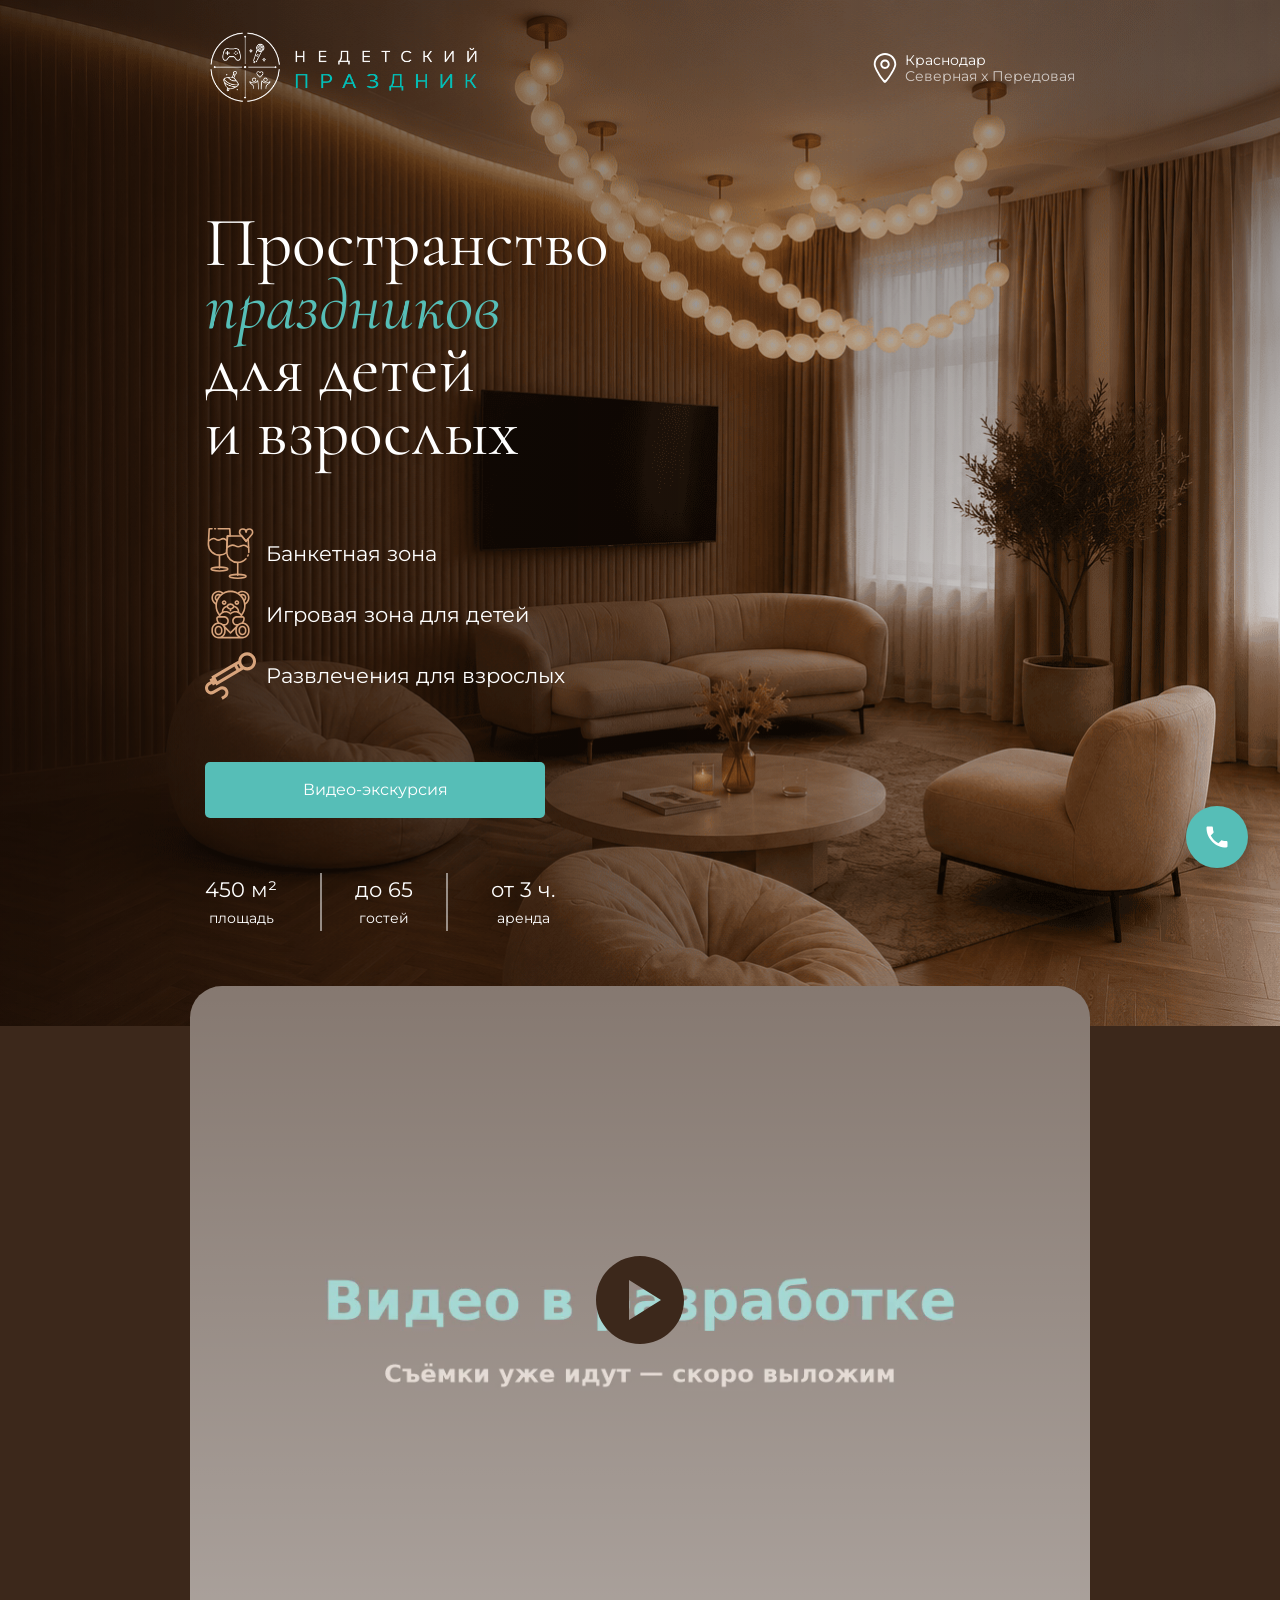
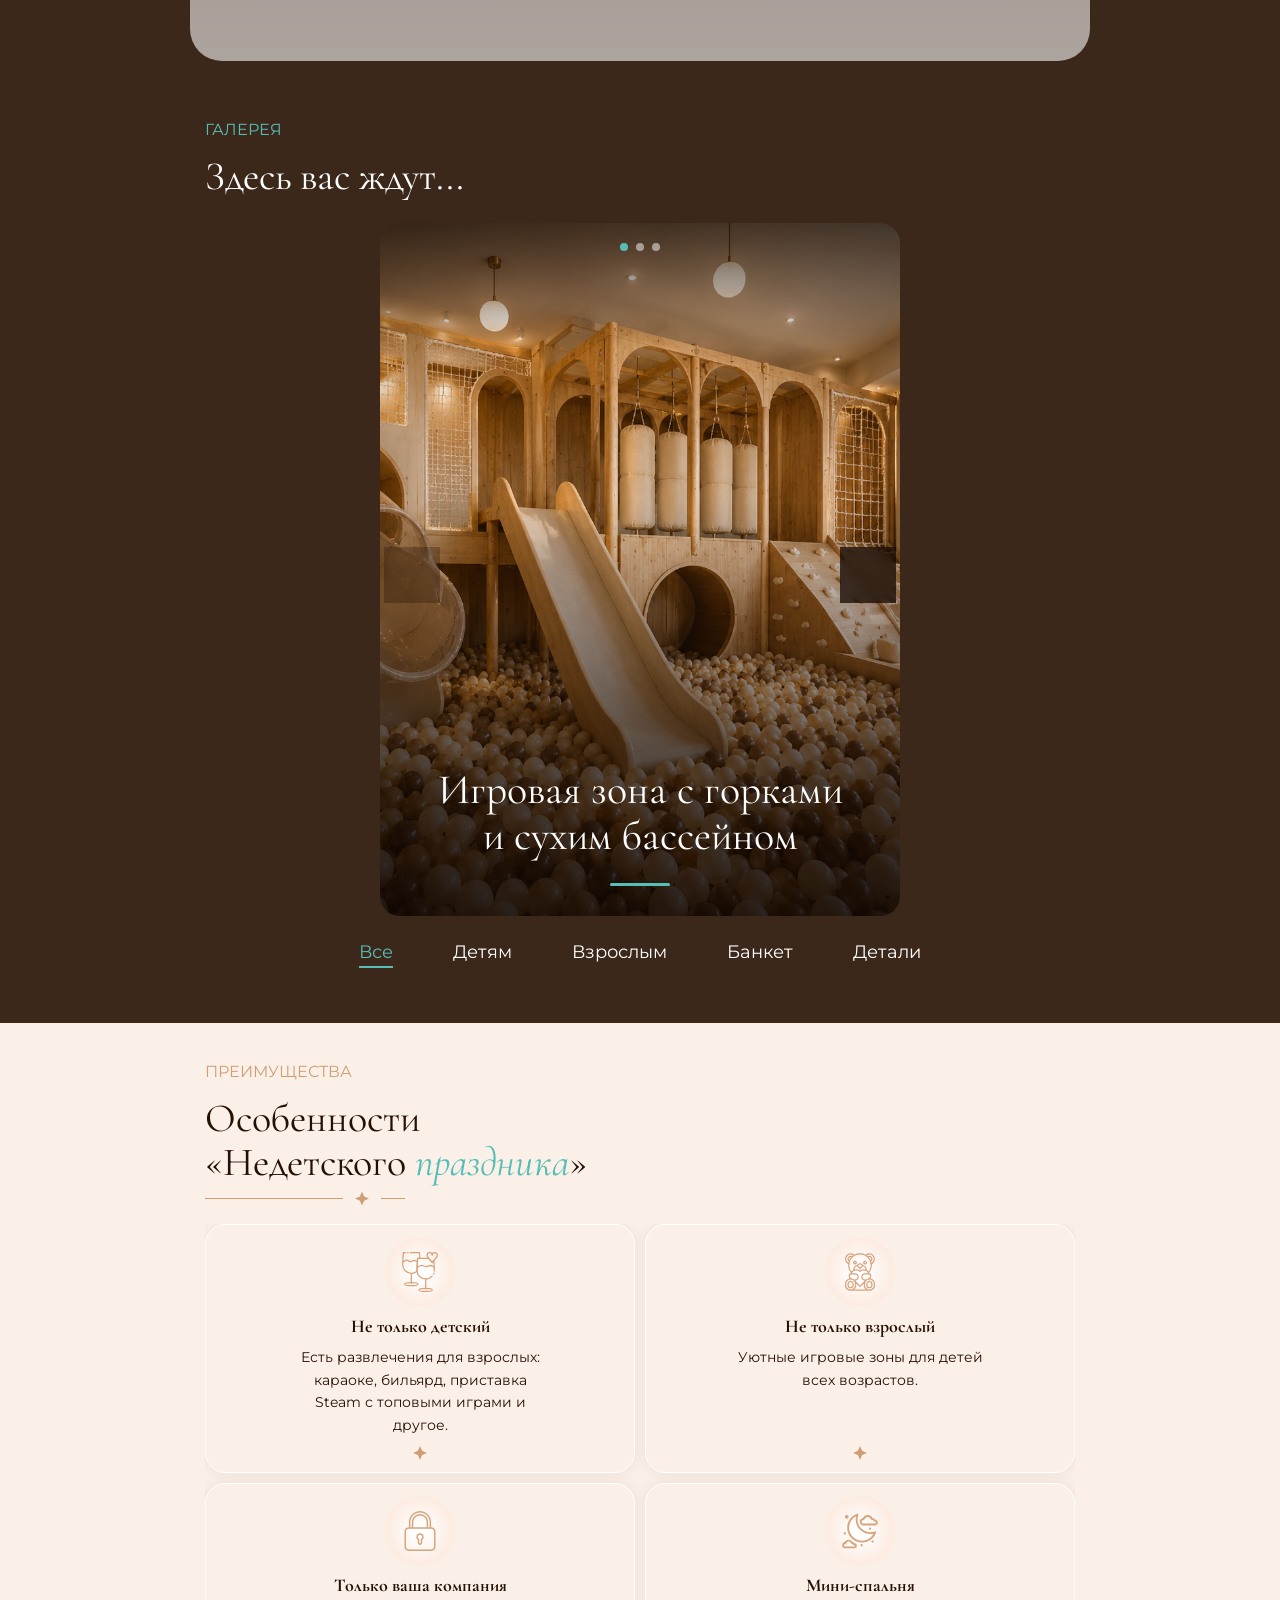
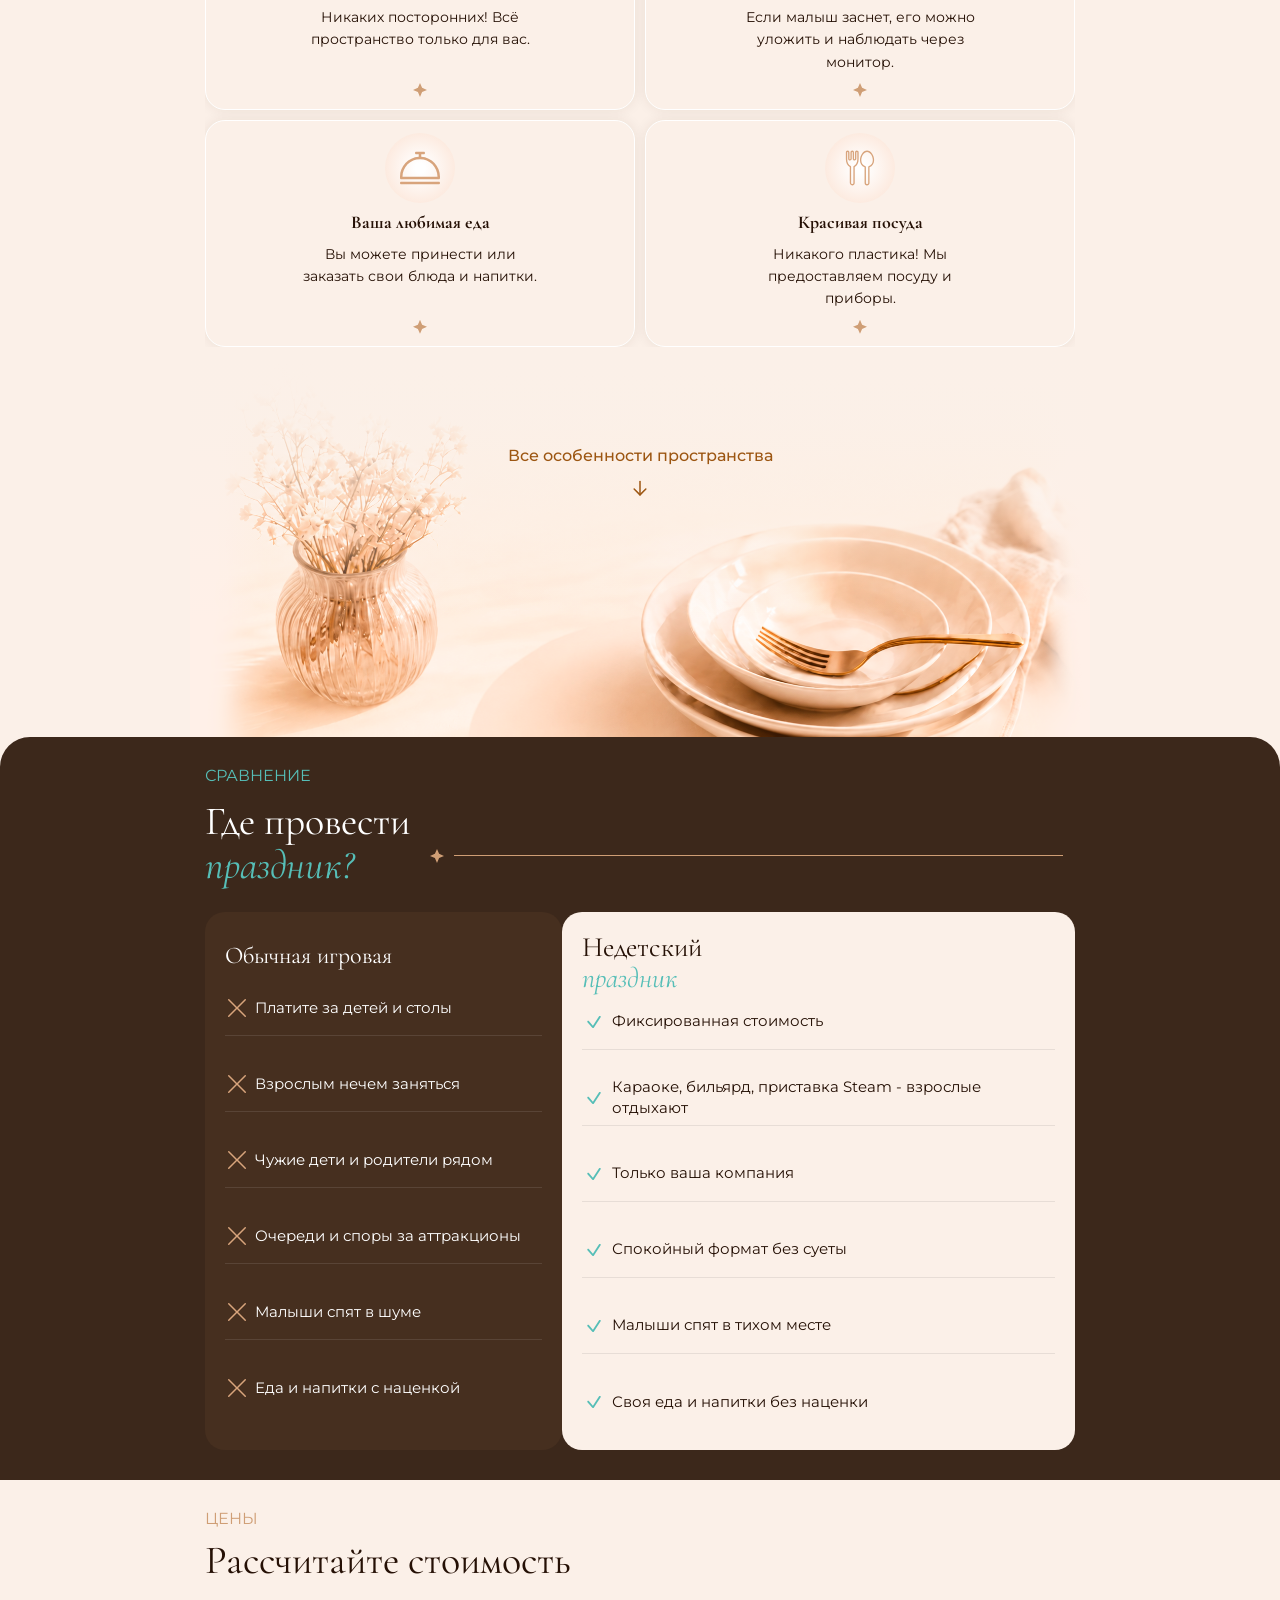
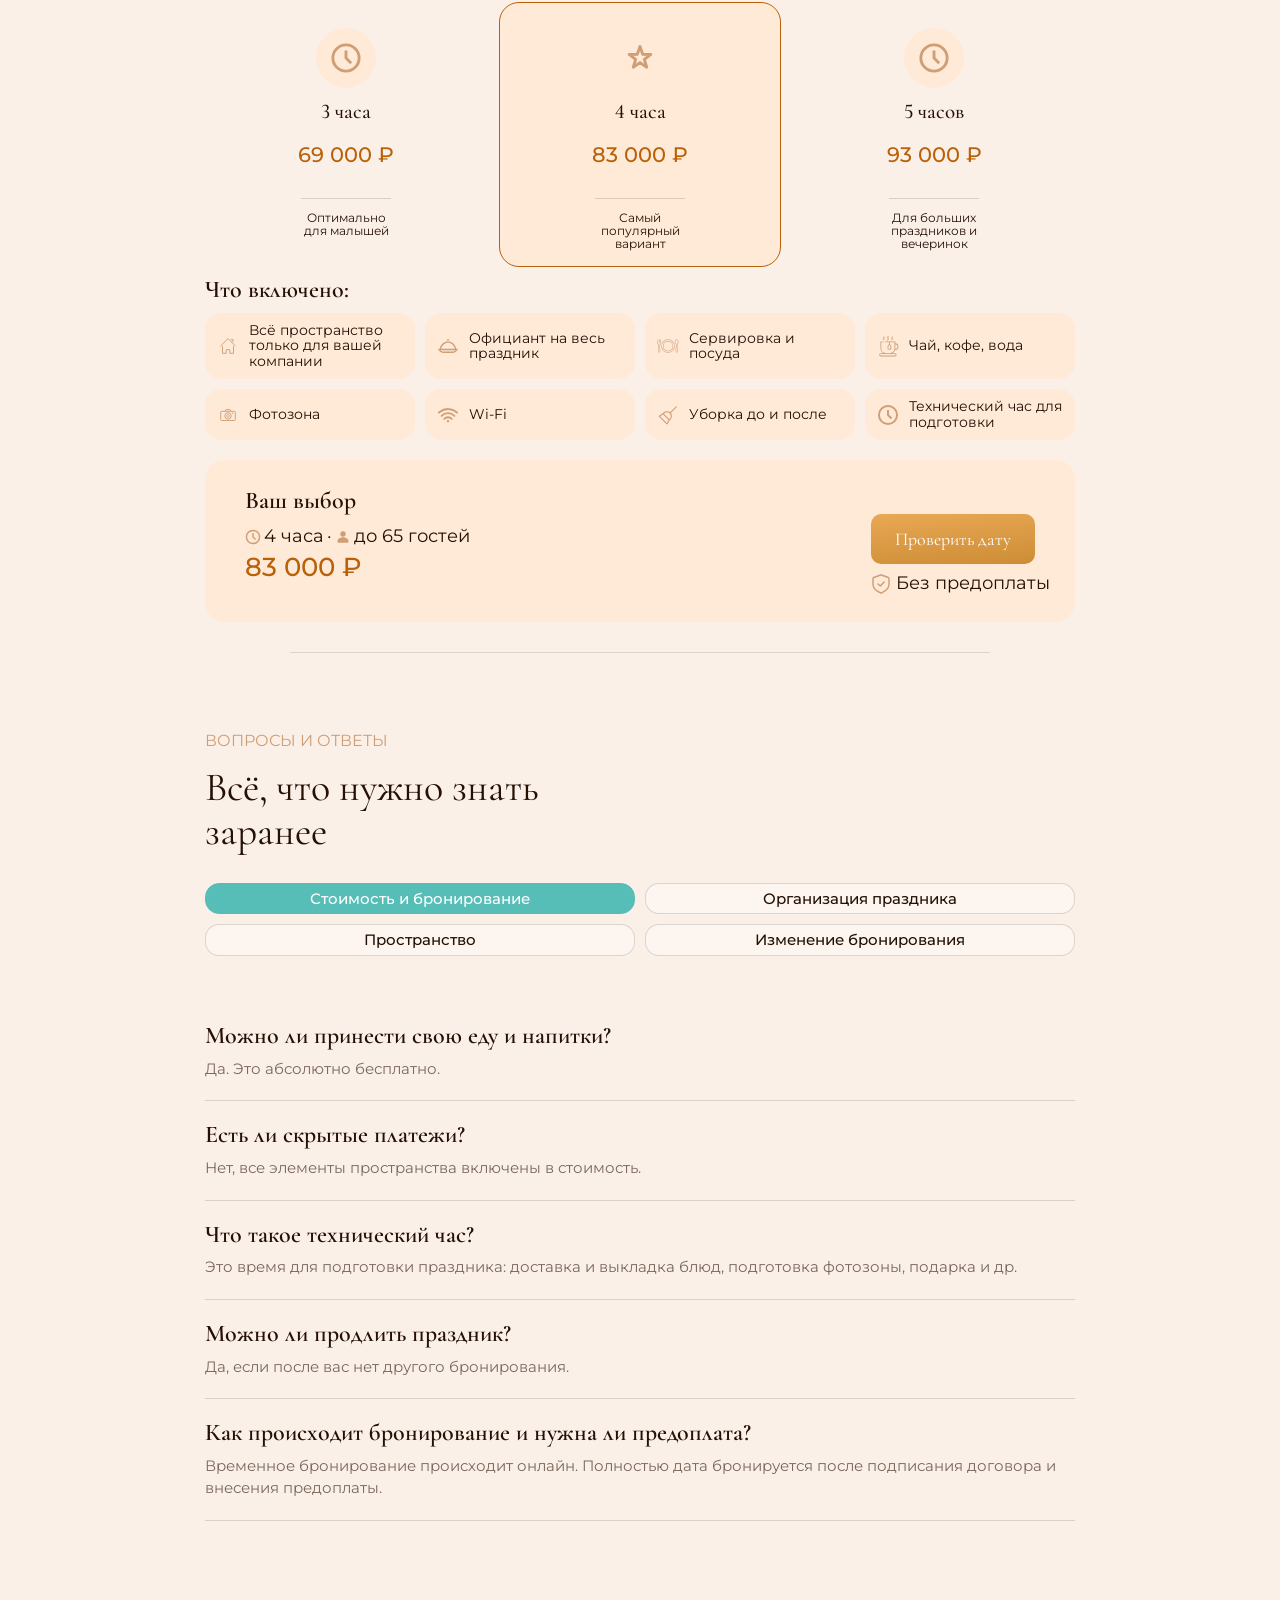
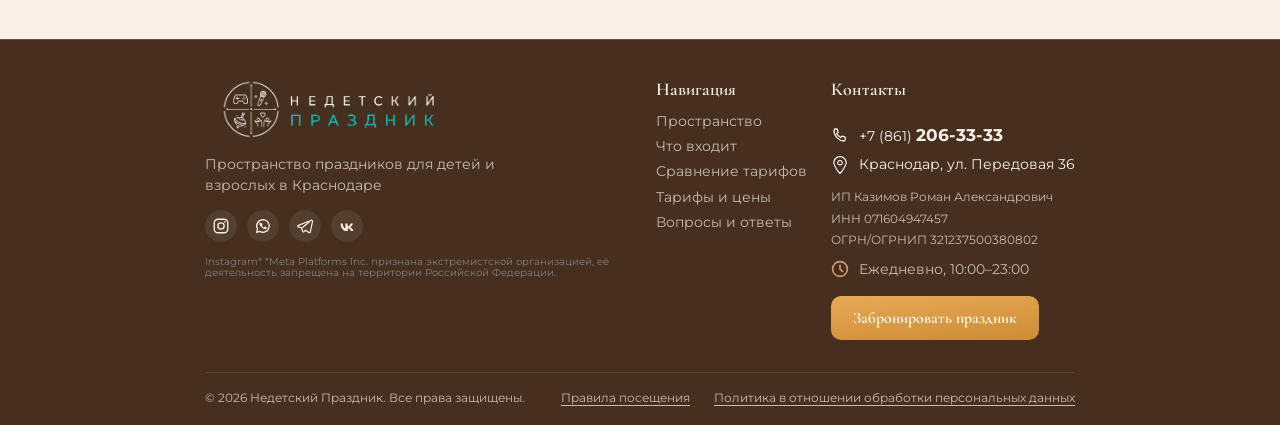
==== commit 948b7f9c: "Updates" ====
--- a/index.html
+++ b/index.html
@@ -6,9 +6,9 @@
 	<link rel="icon" type="image/svg+xml" href="./favicon.svg" />
 	<meta name="viewport" content="width=device-width, initial-scale=1.0" />
 	<title>Сайт для дядь Ромы</title>
-  <script type="module" crossorigin src="./assets/main-Cn7fA_P_.js"></script>
-  <link rel="modulepreload" crossorigin href="./assets/popup-Bl68ELbp.js">
-  <link rel="stylesheet" crossorigin href="./assets/popup-B9PSazOe.css">
+  <script type="module" crossorigin src="./assets/main-S1rXGJ0l.js"></script>
+  <link rel="modulepreload" crossorigin href="./assets/popup-DpiStFa6.js">
+  <link rel="stylesheet" crossorigin href="./assets/popup-CUWGrQzf.css">
   <link rel="stylesheet" crossorigin href="./assets/main-BApzTZSb.css">
 </head>
 
--- a/assets/popup-CUWGrQzf.css
+++ b/assets/popup-CUWGrQzf.css
@@ -0,0 +1 @@
+@import "https://fonts.googleapis.com/css2?family=Montserrat:ital,wght@0,100..900;1,100..900&display=swap";@import "https://fonts.googleapis.com/css2?family=Cormorant+Garamond:ital,wght@0,300..700;1,300..700&display=swap";*{border:0;margin:0;padding:0}*,:before,:after{box-sizing:border-box}:focus,:active,a:focus,a:active{outline:none}nav,footer,header,aside{display:block}html,body{-webkit-text-size-adjust:100%;-moz-text-size-adjust:100%;-ms-text-size-adjust:100%;width:100%;height:100%;font-size:14px;line-height:1}input,button,textarea{font-family:inherit}input::-ms-clear{display:none}button{cursor:pointer;appearance:none;background:0 0}button::-moz-focus-inner{border:0;padding:0}a,a:visited,a:hover{text-decoration:none}ul li{list-style:none}img{vertical-align:top}h1,h2,h3,h4,h5,h6{font-size:inherit;font-weight:inherit}@media (width>=600.98px){.popup-booking__tariffs{flex-direction:row;gap:16px}.popup-booking__time-list{grid-template-columns:repeat(4,1fr)}.popup-booking__services{grid-template-columns:repeat(2,1fr);gap:12px;display:grid}}@media (width>=768px){.popup-booking__body{margin-left:20px;margin-right:20px;padding:40px}.popup-booking__close{top:24px;right:24px}.popup-booking__title{padding-right:0}.popup-booking__summary{gap:20px;padding:20px}.popup-booking__summary-label{font-size:14px}.popup-booking__calendar-wrapper{flex-direction:row;gap:24px}.popup-booking__calendar-left{flex:1;width:auto}.popup-booking__time{flex-shrink:0;width:260px}.popup-booking__time-list{grid-template-columns:repeat(2,1fr)}.popup-booking__back,.popup-booking__next{flex:none}}:root{--tealColor:#56beb7;--sandColor:#cf9e75;--grayColor:#c9baaf;--brownColor:#3c281b;--brownLightColor:#462f1f;--whiteColor:#fff;--creamColor:#fbf0e8;--creamTitleColor:#251005;--creamButtonColor:#9c5612;--creamButtonLightColor:#b96109;--pricingBadgeColor:#ffe9d7;--pricingButtonFrom:#e9a854;--pricingButtonTo:#cd8d36}[class*=__container]{width:100%;max-width:960px;margin-inline:auto;padding-inline:15px}body{background-color:var(--brownColor);color:var(--whiteColor);font-family:Montserrat,sans-serif;line-height:1.1}.main-wrapper{background-image:url(./background-Kx4PBhQj.png);background-position:50%;background-repeat:no-repeat;background-size:cover;position:relative}.main-wrapper:before{content:"";background:linear-gradient(90deg,#140a05c7 0%,#140a0573 45%,#140a0538 65%,#140a0500 100%),radial-gradient(circle at 100% 0,#140a058c 0%,#140a0547 22%,#140a0500 45%);position:absolute;inset:0}.header,.main{z-index:2;position:relative}.header__container{justify-content:space-between;align-items:center;padding-top:30px;padding-bottom:30px;display:flex}.header__link{gap:5px;display:flex}.header__logo{align-items:center;gap:5px;display:flex}.header__logo-cnt{align-items:center;display:flex}.header__logo-image{object-fit:contain;width:clamp(150px,32vw,280px);height:auto;max-height:76px;display:block}.header__logo-accent{color:var(--tealColor)}.header__location{color:var(--whiteColor);align-items:center;gap:5px;width:fit-content;margin-left:auto;display:inline-flex}.header__location-icon{max-width:clamp(20px,4vw,40px)}.header__location-links{flex-direction:column;gap:5px;width:fit-content;display:flex}.header__location-links p{font-size:clamp(10px,3vw,21px)}.header__special{opacity:.7;white-space:nowrap;font-size:clamp(10px,3vw,21px);line-height:50%}.header__location-link{color:var(--whiteColor)}.page__video{z-index:5;margin-top:-40px;position:relative}.stage-heading{flex-direction:column;gap:15px;display:flex}.stage-heading__title{letter-spacing:30%;text-transform:uppercase;color:var(--tealColor);font-family:Montserrat,sans-serif;font-size:clamp(12px,3vw,16px)}.stage-heading__subtitle{padding-bottom:25px;font-family:Cormorant Garamond,serif;font-size:clamp(32px,7vw,70px)}.main__container{padding-bottom:100px}.main__wrapper{flex-direction:column;gap:40px;max-width:400px;display:flex}.main__title{padding:75px 0 25px;font-family:Cormorant Garamond,serif;font-size:clamp(39px,7vw,70px);line-height:90%}.main__title span{color:var(--tealColor);font-style:italic}.main__items{flex-direction:column;gap:10px;display:flex}.main__item{align-items:center;gap:10px;display:flex}.main__item img{width:clamp(20px,4vw,60px)}.main__item p{font-size:clamp(12px,2vw,21px)}.main__buttons{align-items:flex-start;gap:10px;display:inline-flex}.main__actions{gap:10px;padding:20px 0;display:flex}.main__action{white-space:nowrap;text-align:center;border-radius:5px;justify-content:center;align-items:center;gap:10px;width:clamp(160px,42vw,340px);height:clamp(44px,6vw,56px);font-size:clamp(12px,2vw,16px);display:inline-flex}.main__action-primary{background:var(--tealColor);color:var(--whiteColor);position:relative}.main__action img{flex-shrink:0;width:clamp(16px,2vw,22px);height:clamp(16px,2vw,22px)}.main__advantages{justify-content:space-between;gap:20px;max-width:287px;display:flex}.main__advantages-item{text-align:center;flex-direction:column;gap:10px;display:flex;position:relative}.main__advantages-item-center:before{content:"";background-color:var(--whiteColor);opacity:.5;width:2px;height:120%;position:absolute;top:-10%;right:-60%}.main__advantages-item-center:after{content:"";background-color:var(--whiteColor);opacity:.5;width:2px;height:120%;position:absolute;top:-10%;left:-60%}.main__advantages-title{font-size:18px}@media (width>=600.98px){.main__advantages{max-width:350px}.main__advantages-title{font-size:21px}}.video__container{padding-inline:0}.video__wrapper{border-radius:32px;position:relative;overflow:hidden}.video__wrapper:before{content:"";z-index:1;pointer-events:none;background:linear-gradient(#ffffff61,#ffffff94);position:absolute;inset:0}.video__player{object-fit:cover;aspect-ratio:4/3;width:100%;display:block}.video__play{z-index:4;aspect-ratio:1;cursor:pointer;width:clamp(70px,12vw,110px);color:var(--whiteColor);appearance:none;-webkit-tap-highlight-color:transparent;box-shadow:none;border:none;border-radius:50%;outline:none;justify-content:center;align-items:center;font-size:clamp(24px,5vw,42px);line-height:1;transition:transform .3s;display:flex;position:absolute;top:46.5%;left:50%;transform:translate(-50%,-50%)}.video__play:hover{transform:translate(-50%,-50%)scale(1.08)}.video--active .video__wrapper:before{opacity:0;visibility:hidden}.video--active .video__play{opacity:0;visibility:hidden;pointer-events:none}.gallery__container{padding-top:60px;padding-bottom:60px}.gallery__swiper{border-radius:20px;position:relative}.gallery__swiper-slide{aspect-ratio:9/14;position:relative;overflow:hidden}.gallery__swiper-slide:before{content:"";z-index:1;pointer-events:none;background:linear-gradient(#0f060200 40%,#0f06024d 58%,#0f0602b3 82%,#0f0602d1 100%),linear-gradient(#0f060299 0%,#0f060266 6%,#0f060200 18%),radial-gradient(circle,#0000 52%,#00000042 100%);position:absolute;inset:0}.gallery__zoom{cursor:zoom-in;width:100%;height:100%;display:block}.gallery__image{object-fit:cover;width:100%;height:100%;display:block}.gallery__info{z-index:3;text-align:center;flex-direction:column;align-items:center;gap:24px;width:80%;display:flex;position:absolute;bottom:30px;left:50%;transform:translate(-50%)}.gallery__info:after{content:"";background:var(--tealColor);border-radius:999px;width:60px;height:3px}.gallery__title{font-family:Cormorant Garamond,serif;font-size:clamp(24px,5vw,42px)}.gallery__swiper-pagination{z-index:10;justify-content:center;align-items:center;gap:8px;display:flex;position:absolute;top:20px!important;bottom:auto!important}.gallery__swiper-pagination .swiper-pagination-bullet{opacity:1;background:#ffffff80;border-radius:50%;width:8px;height:8px;margin:0!important}.gallery__swiper-pagination .swiper-pagination-bullet-active{background:var(--tealColor)}.gallery .swiper-button-next,.gallery .swiper-button-prev{-webkit-backdrop-filter:blur(6px);backdrop-filter:blur(6px);background:#140a05bf;border-radius:50%;width:56px;height:56px}.gallery .swiper-button-next svg,.gallery .swiper-button-prev svg{width:16px;height:16px}.gallery .swiper-button-next path,.gallery .swiper-button-prev path{stroke:#fff;stroke-width:2px}.gallery__filters{justify-content:space-between;align-items:center;gap:10px;padding-top:25px;display:flex}.gallery__filter{color:var(--whiteColor);font-size:clamp(14px,3vw,24px)}.gallery__filter-active{color:var(--tealColor);flex-direction:column;display:flex;position:relative}.gallery__filter-active:after{content:"";background-color:var(--tealColor);width:100%;height:2px;position:absolute;bottom:-5px}.swiper-slide.is-hidden{display:none!important}.features{background-color:var(--creamColor)}.features__divider{align-items:center;width:200px;height:20px;padding-bottom:25px;display:flex}.features__divider:before,.features__divider:after{content:"";background:var(--sandColor);height:1px}.features__divider:before{flex:1;margin-right:12px}.features__divider:after{width:24px;margin-left:12px}.features__divider span{background:var(--sandColor);clip-path:polygon(50% 0%,65% 35%,100% 50%,65% 65%,50% 100%,35% 65%,0% 50%,35% 35%);width:14px;height:14px}.features__heading{padding-top:40px}.features__heading-title{color:var(--sandColor)}.features__heading-subtitle{color:var(--creamTitleColor);padding-bottom:0;font-size:clamp(32px,7vw,70px)}.features__heading-subtitle span{color:var(--tealColor);font-style:italic}.features__content{transition:height .6s;position:relative;overflow:hidden}.features__toggle-text{color:var(--creamButtonColor);text-align:center;font-size:clamp(14px,3vw,21px);font-weight:500}.features__toggle-icon{width:20px;height:20px}.features__toggle-icon path{stroke:var(--creamButtonColor);stroke-width:1.8px;stroke-linecap:round;stroke-linejoin:round}.features__bottom{position:relative}.features__bottom:before{content:"";z-index:2;pointer-events:none;background:linear-gradient(#fbf0e8 0%,#fbf0e8eb 18%,#fbf0e88c 38%,#fbf0e800 65%);position:absolute;inset:0}.features__toggle{z-index:5;cursor:pointer;background:0 0;border:none;flex-direction:column;align-items:center;gap:14px;width:100%;transition:opacity .3s;display:flex;position:absolute;top:30%;left:50%;transform:translate(-50%,-50%)}.features__toggle:hover{opacity:.8}.features__bottom-decor{background:url(./features-CpdRDV13.png) bottom/cover no-repeat;width:100%;max-width:900px;height:clamp(180px,50vw,420px);margin:0 auto}.features__image{background:radial-gradient(circle,#fff 10%,#ff59001a 100%);border-radius:50%;justify-content:center;align-items:center;min-width:clamp(50px,5vw,130px);min-height:clamp(50px,5vw,130px);display:flex}.features__image img{width:clamp(30px,5vw,50px)}.features__title{font-family:Cormorant Garamond,serif;font-size:clamp(14px,3vw,24px);font-weight:700}.features__text{flex:1;max-width:250px;font-size:clamp(10px,2vw,18px);line-height:160%}.features.features--opened .features__compact{display:none}.features.features--opened .features__full{display:block}.features.features--opened .features__toggle-icon{transform:rotate(180deg)}.features.features--opened .features__divider{display:none}.compact{display:block}.compact__items{grid-template-columns:repeat(2,1fr);gap:10px;display:grid}.compact__item{background-color:var(--creamColor);border:1px solid var(--whiteColor);border-radius:20px;padding:12px;box-shadow:0 0 13px #3c281b14}.compact__content{text-align:center;height:100%;color:var(--creamTitleColor);flex-direction:column;align-items:center;gap:10px;display:flex}.compact__star{background-color:var(--sandColor);clip-path:polygon(50% 0%,65% 35%,100% 50%,65% 65%,50% 100%,35% 65%,0% 50%,35% 35%);min-width:14px;min-height:14px}.full{display:none}.full__head{align-items:center;gap:10px;padding-top:25px;padding-bottom:25px;display:flex}.full__head-icon img{width:clamp(25px,5vw,50px)}.full__head-title{color:var(--sandColor);text-transform:uppercase;letter-spacing:2px;font-size:clamp(14px,2vw,30px);font-weight:600}.full__head-line{background:linear-gradient(90deg,#d8a47c8c,#d8a47c26);flex:auto;height:2px}.full__items{grid-template-columns:repeat(2,1fr);gap:10px;display:grid}.full__item{background-color:var(--creamColor);border:1px solid var(--whiteColor);border-radius:20px;padding:12px;box-shadow:0 0 13px #3c281b14}.full__content{color:var(--creamTitleColor);align-items:center;gap:10px;display:flex}.full__information{flex-direction:column;justify-content:space-between;gap:5px;display:flex}.full__title{max-height:31px}.full__text{max-width:none}.full__icon{background-position:right 5px;background-repeat:no-repeat;background-size:15%}.full__food-icon{background-image:url("data:image/svg+xml,%3c?xml%20version='1.0'%20encoding='UTF-8'?%3e%3csvg%20xmlns='http://www.w3.org/2000/svg'%20width='612'%20height='612'%20viewBox='0%200%20612%20612'%20fill='%23D8A47C'%20%3e%3cpath%20d='M592.875,516.375H19.125C8.568,516.375,0,524.943,0,535.5s8.568,19.125,19.125,19.125h573.75%20c10.557,0,19.125-8.568,19.125-19.125S603.432,516.375,592.875,516.375z%20M325.125,133.875v-38.25h38.25%20c10.557,0,19.125-8.568,19.125-19.125s-8.568-19.125-19.125-19.125h-114.75c-10.557,0-19.125,8.568-19.125,19.125%20s8.568,19.125,19.125,19.125h38.25c0,0-0.134,39.818,0,38.25C126.837,143.801,0,277.332,0,439.875%20c0,15.529,0,8.568,0,19.125s8.568,19.125,19.125,19.125h573.75c10.557,0,19.125-8.568,19.125-19.125s0-2.391,0-19.125%20C612,277.332,485.163,143.801,325.125,133.875z%20M38.25,439.875C38.25,292,158.125,172.125,306,172.125%20c147.875,0,267.75,119.875,267.75,267.75H38.25z'/%3e%3c/svg%3e")}.full__dishes-icon{background-image:url("data:image/svg+xml,%3c?xml%20version='1.0'%20encoding='UTF-8'?%3e%3csvg%20id='Layer_1'%20xmlns='http://www.w3.org/2000/svg'%20viewBox='0%200%20300%20300'%20fill='%23D8A47C'%20%3e%3cg%20id='XMLID_2_'%3e%3cpath%20d='M125.6,19.4c-7.2,0.4-12.9,6.5-12.9,13.9v47.4c0,1.9-1.4,3.6-3.3,3.8c-1,0.1-2-0.2-2.8-0.9%20c-0.8-0.7-1.2-1.7-1.2-2.7V33.4c0-7.5-5.7-13.6-12.9-14c-3.8-0.2-7.3,1.1-10,3.7c-2.7,2.6-4.2,6.1-4.2,9.8v47.8%20c0,2-1.4,3.6-3.3,3.8c-1,0.1-2-0.2-2.8-0.9C71.4,83,71,82,71,81V33.4c0-7.5-5.7-13.6-12.9-14c-3.8-0.2-7.3,1.1-10,3.7%20c-2.7,2.6-4.2,6.1-4.2,9.8v50.7c0,26.1,11.6,49.3,29.5,59.3v118.6c0,10.1,8,18.6,17.8,19c0.2,0,0.5,0,0.7,0%20c4.8,0,9.4-1.8,12.8-5.2c3.7-3.5,5.7-8.3,5.7-13.4V143c17.9-10,29.5-33.2,29.5-59.3V33c0-3.8-1.5-7.2-4.2-9.8%20C132.9,20.6,129.4,19.3,125.6,19.4z%20M100.4,139.9v121.9c0,4.5-3.4,8.4-7.7,8.8c-2.4,0.2-4.8-0.5-6.6-2.2%20c-1.8-1.6-2.8-3.9-2.8-6.3V139.9c0-1.9-1.1-3.7-2.9-4.5c-15.9-7.3-26.6-28-26.6-51.7V33.2c0-2,1.4-3.6,3.3-3.8%20c0.1,0,0.2,0,0.4,0c0.9,0,1.8,0.3,2.4,0.9C60.6,31,61,32,61,33v47.6c0,7.5,5.7,13.6,12.9,14c3.8,0.2,7.3-1.1,10-3.7%20c2.7-2.6,4.2-6.1,4.2-9.8V33.2c0-2,1.4-3.6,3.3-3.8c1-0.1,2,0.2,2.8,0.9C95,31,95.5,32,95.5,33v47.6c0,7.5,5.7,13.6,12.9,14%20c3.8,0.2,7.3-1.1,10-3.7c2.7-2.6,4.2-6.1,4.2-9.8V33.2c0-2,1.4-3.6,3.3-3.8c1-0.1,2,0.2,2.8,0.9c0.8,0.7,1.2,1.7,1.2,2.7v50.7%20c0,23.7-10.7,44.4-26.6,51.7C101.6,136.2,100.4,138,100.4,139.9z'/%3e%3cpath%20d='M241.1,42.4c-10.4-14.8-24-23-38.2-23c-14.3,0-27.9,8.2-38.2,23c-9.6,13.6-15.1,31.2-15.1,48.2%20c0,25.9,13.3,46.6,34.7,54.2v116.8c0,10.1,8,18.6,17.8,19c0.2,0,0.5,0,0.7,0c4.8,0,9.4-1.8,12.8-5.2%20c3.7-3.5,5.7-8.3,5.7-13.4V144.8c21.4-7.6,34.7-28.3,34.7-54.2C256.2,73.6,250.7,56,241.1,42.4z%20M211.5,141.1v120.7%20c0,4.5-3.4,8.4-7.7,8.8c-2.5,0.2-4.8-0.5-6.6-2.2c-1.8-1.6-2.8-3.9-2.8-6.3V141.1c0-2.2-1.5-4.2-3.7-4.8%20c-19.2-5.3-31.1-22.8-31.1-45.7c0-15,4.8-30.5,13.2-42.5c8.5-12.1,19.1-18.7,30.1-18.7S224.5,36,233,48.1%20c8.4,12,13.2,27.5,13.2,42.5c0,22.9-11.9,40.4-31.1,45.7C213,136.9,211.5,138.9,211.5,141.1z'/%3e%3c/g%3e%3c/svg%3e")}.full__lock-icon{background-image:url("data:image/svg+xml,%3c?xml%20version='1.0'%20encoding='iso-8859-1'?%3e%3csvg%20version='1.1'%20id='Capa_1'%20xmlns='http://www.w3.org/2000/svg'%20xmlns:xlink='http://www.w3.org/1999/xlink'%20x='0px'%20y='0px'%20width='516.375px'%20height='516.375px'%20viewBox='0%200%20516.375%20516.375'%20xml:space='preserve'%20fill='%23D8A47C'%20%3e%3cg%3e%3cg%3e%3cpath%20d='M258.188,286.875c-26.775,0-47.812,21.037-47.812,47.812c0,15.3,7.65,28.688,19.125,38.25v38.25%20c0,15.3,13.388,28.688,28.688,28.688s28.688-13.388,28.688-28.688v-38.25c11.475-9.562,19.125-22.95,19.125-38.25%20C306,307.912,284.963,286.875,258.188,286.875z%20M267.75,361.463v49.725c0,5.737-3.825,9.562-9.562,9.562%20s-9.562-3.825-9.562-9.562v-49.725c-11.475-3.825-19.125-15.301-19.125-26.775c0-15.3,13.388-28.688,28.688-28.688%20s28.688,13.388,28.688,28.688C286.875,348.075,279.225,357.638,267.75,361.463z'/%3e%3cpath%20d='M401.625,210.375v-66.938C401.625,65.025,336.6,0,258.188,0C179.775,0,114.75,65.025,114.75,143.438v66.938%20c-32.513,0-57.375,24.862-57.375,57.375V459c0,32.513,24.862,57.375,57.375,57.375h286.875%20C434.138,516.375,459,491.513,459,459V267.75C459,237.15,434.138,210.375,401.625,210.375z%20M133.875,143.438%20c0-68.85,55.462-124.312,124.312-124.312c68.85,0,124.312,55.462,124.312,124.312v66.938h-19.125v-66.938%20c0-57.375-47.812-105.188-105.188-105.188S153,86.062,153,143.438v66.938h-19.125V143.438z%20M344.25,143.438v66.938%20H172.125v-66.938c0-47.812,38.25-86.062,86.062-86.062S344.25,95.625,344.25,143.438z%20M439.875,459%20c0,21.037-17.213,38.25-38.25,38.25H114.75c-21.038,0-38.25-17.213-38.25-38.25V267.75%20c0-21.038,17.212-38.25,38.25-38.25h286.875c21.037,0,38.25,17.212,38.25,38.25V459z'/%3e%3c/g%3e%3c/g%3e%3c/svg%3e")}.full__moon-icon{background-image:url("data:image/svg+xml,%3csvg%20xmlns='http://www.w3.org/2000/svg'%20viewBox='0%200%20800%20800'%20fill='%23D8A47C'%20%3e%3cpath%20d='M715.968,413.668c-5.151-5.157-12.812-6.895-19.685-4.469c-27.729,9.768-56.754,14.723-86.275,14.723%20c-69.178,0-134.215-26.938-183.124-75.853c-70.097-70.095-94.09-175.841-61.126-269.4c2.42-6.873,0.683-14.532-4.474-19.684%20c-5.152-5.157-12.811-6.895-19.683-4.474c-42,14.799-79.372,38.377-111.068,70.073c-56.072,56.072-86.948,130.62-86.948,209.92%20c0,79.295,30.876,153.842,86.948,209.915c56.072,56.071,130.62,86.953,209.921,86.953c79.296,0,153.849-30.882,209.915-86.953%20c31.701-31.696,55.273-69.063,70.073-111.067C722.861,426.479,721.124,418.82,715.968,413.668z%20M623.583,517.634%20c-48.916,48.92-113.951,75.858-183.13,75.858c-69.179,0-134.22-26.938-183.135-75.858c-100.983-100.978-100.983-265.287,0-366.264%20c18.486-18.487,39.169-33.805,61.786-45.78c-8.206,40.333-7.976,82.092,0.853,122.692c12.073,55.531,39.786,106.211,80.142,146.572%20c56.067,56.066,130.615,86.943,209.91,86.943c20.043,0,39.892-1.994,59.355-5.949C657.388,478.464,642.069,499.152,623.583,517.634z'/%3e%3cpath%20d='M702.785,172.844c-12.073-17.825-31.347-29.691-52.822-32.346c-7.281-15.684-18.322-29.27-32.428-39.792%20c-18.208-13.581-39.863-20.759-62.627-20.759c-22.771,0-44.427,7.179-62.633,20.759c-14.105,10.522-25.146,24.108-32.43,39.787%20c-36.962,4.535-65.676,36.116-65.676,74.285c0,41.268,33.571,74.837,74.838,74.837h229.104c32.248,0,58.48-26.233,58.48-58.476%20C756.595,200.465,732.853,175.227,702.785,172.844z%20M698.113,251.741H469.009c-20.383,0-36.963-16.586-36.963-36.963%20c0-20.382,16.58-36.962,36.963-36.962c0.737,0,1.568,0.033,2.622,0.109c8.769,0.601,16.755-4.867,19.377-13.226%20c8.801-28.036,34.478-46.878,63.9-46.878c29.418,0,55.094,18.842,63.895,46.878c2.622,8.358,10.631,13.827,19.384,13.226%20c1.049-0.076,1.879-0.109,2.616-0.109c14.586,0,27.845,8.621,33.782,21.972c3.48,7.834,11.795,12.346,20.262,11.008%20c1.088-0.169,2.19-0.257,3.268-0.257c11.357,0,20.602,9.238,20.602,20.601C718.715,242.497,709.472,251.741,698.113,251.741z'/%3e%3cpath%20d='M293.373,646.565c-9.795-13.571-24.66-22.766-41.256-25.408c-14.45-29.287-44.234-48.18-77.766-48.18%20c-18.847,0-36.776,5.944-51.849,17.192c-11.084,8.265-19.886,18.825-25.906,30.975c-30.106,4.765-53.193,30.898-53.193,62.322%20c0,34.788,28.304,63.098,63.097,63.098h180.971c27.67,0,50.178-22.509,50.178-50.179%20C337.65,670.717,318.273,649.488,293.373,646.565z%20M287.473,708.685H106.501c-13.908,0-25.217-11.313-25.217-25.217%20c0-13.91,11.309-25.217,25.217-25.217c0.497,0,1.071,0.021,1.808,0.07c8.735,0.61,16.744-4.867,19.366-13.222%20c6.425-20.479,25.185-34.241,46.676-34.241c21.491,0,40.246,13.762,46.676,34.241c2.622,8.354,10.63,13.815,19.36,13.222%20c0.743-0.05,1.322-0.07,1.813-0.07c9.954,0,19,5.883,23.054,14.989c3.48,7.834,11.789,12.352,20.263,11.014%20c0.655-0.104,1.311-0.159,1.955-0.159c6.786,0,12.298,5.52,12.298,12.292C299.771,703.172,294.258,708.685,287.473,708.685z'/%3e%3cpath%20d='M173.205,117.27c0-20.918-16.958-37.875-37.88-37.875c-20.918,0-37.875,16.957-37.875,37.875%20c0,20.923,16.957,37.88,37.875,37.88C156.247,155.15,173.205,138.193,173.205,117.27z'/%3e%3cpath%20d='M120.175,448.702c0-12.549-10.178-22.727-22.726-22.727c-12.554,0-22.731,10.178-22.731,22.727%20c0,12.554,10.178,22.729,22.731,22.729C109.998,471.433,120.175,461.256,120.175,448.702z'/%3e%3cpath%20d='M673.192,612.433c0-12.554-10.172-22.726-22.727-22.726s-22.727,10.172-22.727,22.726%20c0,12.555,10.172,22.727,22.727,22.727C663.021,635.158,673.192,624.986,673.192,612.433z'/%3e%3ccircle%20cx='598.109'%20cy='354.007'%20r='22.726'/%3e%3cpath%20d='M455.274,682.5c0-12.554-10.173-22.726-22.727-22.726c-12.555,0-22.728,10.172-22.728,22.726%20c0,12.549,10.173,22.727,22.728,22.727S455.274,695.049,455.274,682.5z'/%3e%3c/svg%3e")}.full__glasses{background-image:url("data:image/svg+xml,%3c?xml%20version='1.0'%20?%3e%3csvg%20id='Layer_1'%20style='enable-background:new%200%200%2064%2064;'%20version='1.1'%20viewBox='0%200%2064%2064'%20xml:space='preserve'%20xmlns='http://www.w3.org/2000/svg'%20xmlns:xlink='http://www.w3.org/1999/xlink'%3e%3cstyle%20type='text/css'%3e%20.st0{fill:none;stroke:%23D8A47C;stroke-width:2;stroke-linecap:round;stroke-linejoin:round;stroke-miterlimit:10;}%20%3c/style%3e%3cg%3e%3cline%20class='st0'%20x1='41.07'%20x2='41.07'%20y1='43.92'%20y2='59.17'/%3e%3cellipse%20class='st0'%20cx='41.07'%20cy='60.61'%20rx='10.48'%20ry='2.39'/%3e%3cg%3e%3cpath%20class='st0'%20d='M54.21,33.9c-0.14,0.39-0.29,0.78-0.47,1.15'/%3e%3cpath%20class='st0'%20d='M51.42,38.58c-2.55,2.83-6.24,4.6-10.35,4.6c-7.2,0-13.12-5.45-13.85-12.46c-0.05-0.49-0.08-0.97-0.08-1.47%20l1.02-19.14h17.93l5.46,6.65l2.61-3.18l0.84,15.67c0,0.46-0.02,0.92-0.07,1.37'/%3e%3cline%20class='st0'%20x1='12.21'%20x2='13.13'%20y1='1'%20y2='1'/%3e%3cpath%20class='st0'%20d='M16.56,1h14.51l0.49,9.11h-3.4l-1.02,19.14c0,0.5,0.03,0.98,0.08,1.47c-2.43,2.09-5.6,3.35-9.06,3.35%20c-7.69,0-13.93-6.23-13.93-13.93L5.27,1h3.56'/%3e%3cline%20class='st0'%20x1='18.17'%20x2='18.17'%20y1='34.81'%20y2='50.06'/%3e%3cellipse%20class='st0'%20cx='18.17'%20cy='51.5'%20rx='10.48'%20ry='2.39'/%3e%3c/g%3e%3cpath%20class='st0'%20d='M27.56,24.51l3.98-2.16c2.1-1.14,4.63-1.08,6.67,0.16l0,0c2.06,1.25,4.6,1.3,6.7,0.14l0.25-0.14%20c2.23-1.23,4.94-1.09,7.04,0.36l2.39,1.65'/%3e%3cpath%20class='st0'%20d='M4.65,16.2l3.43-2.16c1.81-1.14,3.99-1.08,5.76,0.16l0,0c1.78,1.25,3.97,1.3,5.79,0.14l0.22-0.14%20c1.93-1.23,4.26-1.09,6.08,0.36l2.06,1.65'/%3e%3cg%3e%3cpath%20class='st0'%20d='M59.77,5.28c0,1.06-0.39,2.01-1.04,2.74l-2.62,3.19l-1.94,2.37l-2.61,3.18l-5.46-6.65l-1.71-2.09%20c-0.65-0.73-1.05-1.68-1.05-2.74c0-2.26,1.84-4.1,4.11-4.1s4.11,1.84,4.11,4.1c0-2.26,1.84-4.1,4.1-4.1%20C57.92,1.18,59.77,3.02,59.77,5.28z'/%3e%3c/g%3e%3c/g%3e%3c/svg%3e")}.full__bear{background-image:url(./bear-DbQQsscy.svg)}@media (width>=768px){.full__icon{background-size:12%}}.compare{z-index:2;background-color:var(--brownColor);border-radius:30px 30px 0 0;margin-top:-30px;padding-top:30px;padding-bottom:30px;position:relative}.compare__heading-unite{align-items:center;gap:10px;display:flex}.compare__heading-subtitle span{color:var(--tealColor);font-style:italic}.compare__divider{flex-direction:row-reverse;flex-grow:1;align-items:center;gap:10px;display:flex}.compare__divider:before,.compare__divider:after{content:"";background:var(--sandColor);height:1px}.compare__divider:before{flex:1;margin-right:12px}.compare__divider span{background:var(--sandColor);clip-path:polygon(50% 0%,65% 35%,100% 50%,65% 65%,50% 100%,35% 65%,0% 50%,35% 35%);width:14px;height:14px}.compare__content{grid-template-columns:.8fr 1.15fr;align-items:stretch;display:grid}.compare__left,.compare__right{border-radius:20px;flex-direction:column;padding:20px;display:flex}.compare__left{background-color:var(--brownLightColor)}.compare__price{padding-top:25px;padding-bottom:10px;font-size:clamp(12px,2vw,28px)}.compare__price span{font-size:clamp(18px,2vw,31px);font-style:italic}.compare__left-title,.compare__right-title{align-items:center;min-height:60px;display:flex}.compare__right-title{flex-direction:column;align-items:flex-start}.compare__left-title{font-family:Cormorant Garamond,serif;font-size:clamp(18px,4vw,24px)}.compare__left-items{flex-direction:column;flex:1;display:flex}.compare__left-price span{font-feature-settings:"lnum";color:var(--sandColor);font-family:Cormorant Garamond,serif}.compare__items{grid-template-rows:repeat(6,82px);display:grid}.compare__item{grid-template-columns:20px 1fr;align-items:center;padding:0;display:grid}.compare__item img{width:clamp(12px,3vw,24px)}.compare__item p{font-size:clamp(12px,2vw,17px);line-height:1.35}.compare__left .compare__item{border-bottom:1px solid #ffffff1a}.compare__left .compare__item:last-child{border-bottom:none}.compare__right .compare__item{border-bottom:1px solid #00000014}.compare__right .compare__item:last-child{border-bottom:none}.compare__right{background-color:var(--creamColor);color:var(--creamTitleColor)}.compare__right-title{font-family:Cormorant Garamond,serif;font-size:clamp(24px,5vw,28px)}.compare__right-title span{color:var(--tealColor);font-style:italic}.compare__right-price{font-size:clamp(21px,2vw,32px)}.compare__right-price span{font-feature-settings:"lnum";color:var(--tealColor);font-family:Cormorant Garamond,serif;font-size:clamp(26px,2vw,32px)}@media (width>=500px){.compare__item{grid-template-columns:30px 1fr}}.pricing{background-color:var(--creamColor);color:var(--creamTitleColor);padding-top:30px;padding-bottom:30px}.pricing__container{flex-direction:column;gap:10px;display:flex}.pricing__heading{gap:10px}.pricing__heading-title{color:var(--sandColor)}.pricing__heading-subtitle{padding-bottom:10px}.pricing__heading-subtitle span{color:var(--creamButtonLightColor);font-style:italic}.pricing__badge{background-color:var(--pricingBadgeColor);border-radius:40px;align-self:flex-start;align-items:center;gap:5px;padding:10px 20px;display:inline-flex}.pricing__badge img{max-width:16px}.pricing__badge p{font-size:clamp(12px,2vw,18px)}.pricing__plans{grid-template-columns:repeat(3,1fr);gap:12px;display:grid}.pricing__subtitle{font-family:Cormorant Garamond,serif;font-size:clamp(19px,2vw,24px);font-weight:600}.pricing__sparkles{max-width:32px}.pricing__sub-block{flex-direction:column;gap:5px;display:flex}.pricing__title{font-size:clamp(14px,2vw,18px);font-weight:600}.pricing__text{font-size:clamp(12px,2vw,18px)}.pricing__united-text{align-items:flex-end;gap:10px;line-height:140%;display:flex}.pricing__feature{background-color:var(--pricingBadgeColor);border-radius:16px;align-items:center;gap:10px;padding:10px;font-size:clamp(12px,2vw,18px);display:flex}.pricing__feature img{max-width:30px}.pricing__features{grid-template-columns:repeat(2,1fr);gap:8px;display:grid}.pricing__sparkles{vertical-align:middle;display:inline-block}.pricing__question{width:18px}.plan-card{cursor:pointer;border-radius:20px}.plan-card input{display:none}.plan-card__body{border:1px solid #0000;flex-direction:column;align-items:center;height:100%;padding:15px 10px;display:flex;position:relative}.plan-card__icon{background-color:var(--pricingBadgeColor);border-radius:50%;justify-content:center;align-items:center;width:60px;height:60px;margin-top:10px;margin-bottom:12px;display:flex}.plan-card__icon img{max-width:32px}.plan-card__time{text-align:center;font-feature-settings:"lnum";margin-bottom:20px;font-family:Cormorant Garamond,serif;font-size:21px;font-weight:500}.plan-card__price{color:var(--creamButtonLightColor);text-align:center;margin-bottom:32px;font-size:clamp(16px,2vw,21px);font-weight:500}.plan-card__desc{text-align:center;max-width:90px;font-size:12px}.plan-card__desc:before{content:"";opacity:.3;background-color:gray;width:100%;height:1px;margin-bottom:10px;display:inline-block}.plan-card__badge{background:var(--pricingBadgeColor);white-space:nowrap;border-radius:999px;align-items:center;padding:8px;font-size:9px;line-height:1;display:inline-flex;position:absolute;top:5px}.plan-card input:checked+.plan-card__body{border-color:var(--creamButtonLightColor);background:var(--pricingBadgeColor);border-radius:20px}.summary-pricing{flex-direction:column;gap:10px;padding-top:10px;font-size:clamp(12px,2vw,18px);display:flex}.summary-pricing__center{justify-content:space-between;gap:10px;display:flex}.summary-pricing__horizontal{flex-direction:column;justify-content:space-around;display:flex}.summary-pricing__info{align-items:center;gap:3px;display:flex}.summary-pricing__info img{width:16px}.summary-pricing__title{font-family:Cormorant Garamond,serif;font-size:clamp(19px,2vw,24px);font-weight:600}.summary-pricing__price{color:var(--creamButtonLightColor);font-size:clamp(24px,2vw,32px);font-weight:500}.summary-pricing__right{flex-direction:column;gap:10px;display:flex}.summary-pricing__button{background:linear-gradient(175deg, var(--pricingButtonFrom) 0%, var(--pricingButtonTo) 100%);color:#fff;border-radius:10px;padding:14px 24px;font-family:Cormorant Garamond,serif;font-size:clamp(14px,2vw,18px)}.summary-pricing__reservation{white-space:nowrap;align-items:center;gap:5px;display:flex}.summary-pricing__reservation img{max-width:20px}.summary-pricing__security{justify-content:center;align-items:center;gap:10px;display:flex}.summary-pricing__security img{max-width:20px}.summary-pricing__background{background-color:var(--pricingBadgeColor);border-radius:20px;padding:15px 10px}@media (width>=768px){.summary-pricing__background{padding:28px 40px}.summary-pricing__center{justify-content:space-between;align-items:center;gap:24px;max-width:800px}.summary-pricing__horizontal{gap:6px}.summary-pricing__right{flex-shrink:0}.summary-pricing__button{white-space:nowrap}}.footer{background:var(--brownLightColor);color:var(--creamColor);border-top:1px solid #c9baaf33}.footer__container{padding-block:40px 20px}.footer__warning{color:gray;font-size:10px}.footer__top{flex-direction:column;gap:32px;display:flex}.footer__brand{flex-direction:column;gap:14px;display:flex}.footer__logo{align-items:center;gap:10px;text-decoration:none;display:flex}.footer__logo-image{object-fit:contain;width:clamp(170px,26vw,250px);height:auto;max-height:60px}.footer__logo-accent{color:var(--tealColor)}.footer__tagline{color:var(--grayColor);max-width:320px;font-size:14px;line-height:1.5}.footer__socials{gap:10px;display:flex}.footer__social{width:32px;height:32px;color:var(--creamColor);background:#fbf0e814;border-radius:50%;justify-content:center;align-items:center;transition:background-color .2s,color .2s;display:flex}.footer__social svg{width:18px;height:18px}.footer__social:hover{background:var(--tealColor);color:var(--brownColor)}.footer__title{color:var(--creamColor);margin-bottom:14px;font-family:Cormorant Garamond,serif;font-size:18px;font-weight:600}.footer__nav-list{flex-direction:column;gap:10px;margin:0;padding:0;list-style:none;display:flex}.footer__link{color:var(--grayColor);width:fit-content;font-size:14px;text-decoration:none;transition:color .2s}.footer__link:hover{color:var(--tealColor)}.footer__contacts{flex-direction:column;gap:12px;display:flex}.footer__contact{color:var(--creamColor);align-items:center;gap:10px;font-size:14px;text-decoration:none;transition:color .2s;display:flex}.footer__contact:not(.footer__contact-static):hover{color:var(--tealColor)}.footer__contact-static{color:var(--grayColor)}.footer__contact-map{appearance:none;width:fit-content;font:inherit;text-align:left;cursor:pointer;background:0 0;border:0;padding:0}.footer__requisites{color:var(--grayColor);flex-direction:column;gap:4px;margin-top:2px;font-size:12px;line-height:1.45;display:flex}.footer__requisites p{margin:0}.footer__contact-highlight{font-size:1.2em;font-weight:700}.footer__contact-icon{flex-shrink:0;width:18px;height:18px}.footer__cta{color:var(--whiteColor);background:linear-gradient(175deg, var(--pricingButtonFrom) 0%, var(--pricingButtonTo) 100%);cursor:pointer;border:none;border-radius:10px;align-self:flex-start;margin-top:6px;padding:12px 22px;font-family:Cormorant Garamond,serif;font-size:16px;font-weight:600;transition:opacity .2s}.footer__cta:hover{opacity:.9}.footer__bottom{color:var(--grayColor);border-top:1px solid #c9baaf26;flex-direction:column;gap:10px;margin-top:32px;padding-top:18px;font-size:12px;display:flex}.footer__copyright{margin:0}.footer__policy{color:var(--grayColor);text-underline-offset:3px;width:fit-content;text-decoration:underline}.footer__policy:hover{color:var(--tealColor)}.footer__bottom-links{flex-direction:column;gap:10px;display:flex}@media (width>=768px){.footer__top{flex-direction:row;justify-content:space-between;gap:24px}.footer__brand{flex:320px}.footer__nav{flex:none}.footer__contacts{flex:none;align-items:flex-start}.footer__bottom{flex-direction:row;justify-content:space-between;align-items:center}.footer__bottom-links{flex-direction:row;gap:24px}}html.glightbox-open,body.glightbox-open{overflow:visible!important}.call-button{z-index:500;background:var(--tealColor);width:56px;height:56px;color:var(--whiteColor);border-radius:50%;justify-content:center;align-items:center;transition:transform .2s,box-shadow .2s;display:flex;position:fixed;bottom:20px;right:20px;box-shadow:0 6px 16px #00000040}.call-button svg{width:26px;height:26px}.call-button:hover{transform:scale(1.08);box-shadow:0 8px 20px #0000004d}@media (width>=768px){.call-button{width:62px;height:62px;bottom:32px;right:32px}.call-button svg{width:28px;height:28px}}.header__link{cursor:pointer}.map-popup{opacity:0;visibility:hidden;pointer-events:none;z-index:1000;justify-content:center;align-items:center;padding:15px;transition:opacity .25s,visibility .25s;display:flex;position:fixed;inset:0}.map-popup--active{opacity:1;visibility:visible;pointer-events:auto}.map-popup__overlay{-webkit-backdrop-filter:blur(4px);backdrop-filter:blur(4px);background:#140a0599;position:absolute;inset:0}.map-popup__body{z-index:2;background:var(--brownLightColor);border-radius:16px;flex-direction:column;gap:16px;width:100%;max-width:640px;padding:24px;transition:transform .25s;display:flex;position:relative;transform:translateY(10px)}.map-popup--active .map-popup__body{transform:translateY(0)}.map-popup__close{cursor:pointer;background:#fbf0e814;border:none;border-radius:50%;width:34px;height:34px;transition:background-color .2s;position:absolute;top:14px;right:14px}.map-popup__close span{width:100%;height:100%;display:block;position:relative}.map-popup__close span:before,.map-popup__close span:after{content:"";background:var(--creamColor);transform-origin:50%;width:14px;height:2px;position:absolute;top:50%;left:50%}.map-popup__close span:before{transform:translate(-50%,-50%)rotate(45deg)}.map-popup__close span:after{transform:translate(-50%,-50%)rotate(-45deg)}.map-popup__close:hover{background:var(--tealColor)}.map-popup__title{color:var(--creamColor);margin:0 0 4px;font-family:Cormorant Garamond,serif;font-size:24px;font-weight:600}.map-popup__address{color:var(--grayColor);margin:0;font-size:14px}.map-popup__map{background:#fbf0e80f;border-radius:12px;width:100%;height:320px;overflow:hidden}.map-popup__iframe{border:0;display:block}@media (width>=768px){.map-popup__body{padding:32px}.map-popup__map{height:420px}}html{scroll-behavior:smooth}[id]{scroll-margin-top:20px}.faq{background:var(--creamColor);color:var(--creamTitleColor);position:relative;overflow:hidden}.faq:before{content:"";background:#3c281b24;width:min(90%,700px);height:1px;position:absolute;top:0;left:50%;transform:translate(-50%)}.faq__container{padding-top:40px;padding-bottom:20px}.faq__heading{padding-top:0}.faq__heading-title{color:var(--sandColor)}.faq__heading-subtitle{color:var(--creamTitleColor);padding-bottom:10px}.faq__heading-subtitle span{color:var(--tealColor);font-style:italic}.faq__categories{grid-template-columns:repeat(2,1fr);gap:10px;max-width:100%;padding:20px 0;display:grid}.faq__category{color:var(--creamTitleColor);text-align:center;cursor:pointer;background:#ffffff59;border:1px solid #3c281b29;border-radius:14px;padding:5px 10px;font-size:clamp(12px,1.6vw,15px);font-weight:500;line-height:1.3;transition:color .25s,background-color .25s,border-color .25s}.faq__category:hover:not(.faq__category-active){border-color:var(--tealColor)}.faq__category-active{background:var(--tealColor);border-color:var(--tealColor);color:var(--whiteColor)}.faq__panels{padding-top:12px;padding-bottom:28px}.faq__panel{width:100%;animation:.35s both faq-panel-in}.faq__panel[hidden]{display:none}.faq__item{border-bottom:1px solid #3c281b29;margin-bottom:18px;padding:0 0 18px}.faq__item:last-child{margin-bottom:0}.faq__question{color:var(--creamTitleColor);margin:0 0 7px;font-family:Cormorant Garamond,serif;font-size:clamp(17px,2.2vw,24px);font-weight:600;line-height:1.2}.faq__answer{color:#3c281bad;margin:0;font-size:clamp(12px,1.5vw,15px);line-height:1.5}.faq__answer p{margin:0}@media (width>=768px){.faq__container{padding-top:80px;padding-bottom:90px}.faq__panels{margin-top:34px}.faq__item{margin-bottom:20px;padding-bottom:20px}}@media (prefers-reduced-motion:reduce){.faq__category{transition:none}.faq__panel{animation:none}}@keyframes faq-panel-in{0%{opacity:0;transform:translateY(8px)}to{opacity:1;transform:translateY(0)}}.policy{background:var(--creamColor);color:var(--creamTitleColor)}.policy__container{max-width:760px;padding-top:40px;padding-bottom:70px}.policy__back{color:var(--tealColor);align-items:center;gap:8px;margin-bottom:24px;font-size:14px;font-weight:500;transition:opacity .2s;display:inline-flex}.policy__back img{width:16px;height:16px}.policy__back:hover{opacity:.75}.policy__heading-title{color:var(--sandColor)}.policy__heading-subtitle{padding-bottom:10px;font-size:clamp(28px,6vw,46px)}.policy__meta{color:#3c281b99;flex-direction:column;gap:4px;margin-bottom:34px;font-size:13px;line-height:1.6;display:flex}.policy__section{border-bottom:1px solid #3c281b29;padding:22px 0}.policy__section:first-of-type{padding-top:0}.policy__section:last-of-type{border-bottom:none;padding-bottom:0}.policy__section-title{color:var(--creamTitleColor);margin:0 0 12px;font-family:Cormorant Garamond,serif;font-size:clamp(19px,3vw,26px);font-weight:600;line-height:1.25}.policy__text{color:#3c281bad;margin:0 0 12px;font-size:clamp(13px,1.6vw,15px);line-height:1.6}.policy__text:last-child{margin-bottom:0}.policy__text strong{color:var(--creamTitleColor);font-weight:600}.policy__list{flex-direction:column;gap:8px;margin:0 0 12px;padding:0;display:flex}.policy__list:last-child{margin-bottom:0}.policy__list li{color:#3c281bad;padding-left:18px;font-size:clamp(13px,1.6vw,15px);line-height:1.6;position:relative}.policy__list li:before{content:"";background:var(--tealColor);border-radius:50%;width:6px;height:6px;position:absolute;top:9px;left:0}.policy__requisites{background:#3c281b0d;border-radius:10px;margin-top:8px;padding:16px 18px}.policy__requisites p{color:#3c281bad;margin:0 0 4px;font-size:clamp(13px,1.6vw,15px);line-height:1.6}.policy__requisites p:last-child{margin-bottom:0}.policy__requisites p span{color:var(--creamTitleColor);font-weight:600}@media (width>=768px){.policy__container{padding-top:60px;padding-bottom:90px}.policy__section{padding:26px 0}[class*=__container]{max-width:720px}}@media (width>=1024px){[class*=__container]{max-width:900px}}@media (width>=768px){.stage-heading__subtitle{font-size:40px}.header__location-icon{width:30px}.header__location-links p{font-size:14px}.gallery__filter{font-size:18px}.gallery__filters{justify-content:center;gap:60px}.full__head-title{font-size:14px}.full__head-icon img{width:30px}.full__icon{background-size:9%}.features__text{font-size:14px}.features__title{font-size:18px}.features__image{min-width:70px;min-height:70px}.features__image img{width:40px}.features__toggle-text{font-size:16px}.main__wrapper{max-width:420px}}@media (width>=1024px){.main__wrapper{max-width:460px}}@media (width>=1280px){.main__wrapper{max-width:480px}}@media (width>=1440px){.main__wrapper{max-width:520px}}@media (width>=768px){.gallery__swiper{max-width:380px;margin-inline:auto}}@media (width>=1024px){.gallery__swiper{max-width:460px}}@media (width>=1280px){.gallery__swiper{max-width:520px}}@media (width>=1440px){.gallery__swiper{max-width:650px}}@media (width>=768px){.gallery__swiper-slide{aspect-ratio:3/4}.compact__items,.full__items{grid-template-columns:repeat(2,1fr)}}@media (width>=1024px){.compare__content{max-width:820px;margin-inline:auto}}@media (width>=1280px){.compare__content{max-width:920px}}@media (width>=1440px){.compare__content{max-width:980px}}@media (width>=1024px){.compare__items{grid-template-rows:repeat(6,64px);gap:20px}}@media (width>=1280px){.compare__items{grid-template-rows:repeat(6,56px)}}@media (width>=1440px){.compare__items{grid-template-rows:repeat(6,56px)}}@media (width>=1024px){.compare__item p{font-size:16px}}@media (width>=1280px){.compare__item p{font-size:15px}}@media (width>=1024px){.compare__left-title,.compare__right-title{min-height:54px}}@media (width>=1280px){.compare__left-title,.compare__right-title{min-height:48px}}@media (width>=768px){.pricing__features{grid-template-columns:repeat(2,1fr);gap:10px}}@media (width>=1024px){.pricing__features{grid-template-columns:repeat(3,1fr)}}@media (width>=1280px){.pricing__features{grid-template-columns:repeat(4,1fr)}}@media (width>=1024px){.pricing__feature{padding:10px 12px;font-size:15px}}@media (width>=1280px){.pricing__feature{padding:10px 12px;font-size:14px}}@media (width>=1024px){.pricing__feature img{max-width:24px}}@media (width>=1280px){.pricing__feature img{max-width:22px}}.popup-booking{opacity:0;visibility:hidden;pointer-events:none;z-index:1000;justify-content:center;align-items:center;display:flex;position:fixed;inset:0}.popup-booking--active{opacity:1;visibility:visible;pointer-events:auto}.popup-booking__overlay{-webkit-backdrop-filter:blur(5px);backdrop-filter:blur(5px);opacity:0;background:#140a058c;transition:opacity .3s;position:absolute;inset:0}.popup-booking--active .popup-booking__overlay{opacity:1}body.popup-lock{overflow:hidden}.popup-booking__body{z-index:2;background-color:var(--pricingBadgeColor);width:100%;max-width:700px;max-height:94vh;color:var(--creamTitleColor);opacity:0;border-radius:20px;flex-direction:column;margin-left:12px;margin-right:12px;padding:18px 16px;transition:transform .3s,opacity .3s;display:flex;position:relative;overflow-y:auto;transform:translateY(30px)}.popup-booking--active .popup-booking__body{opacity:1;transform:translateY(0)}.popup-booking__wrapper{width:100%;max-width:560px;margin:0 auto}.popup-booking__close{cursor:pointer;z-index:3;background:0 0;border:none;width:40px;height:40px;position:absolute;top:10px;right:10px}.popup-booking__close:before,.popup-booking__close:after{content:"";background-color:var(--creamTitleColor);transform-origin:50%;width:18px;height:2px;transition:background-color .2s;position:absolute;top:50%;left:50%}.popup-booking__close:before{transform:translate(-50%,-50%)rotate(45deg)}.popup-booking__close:after{transform:translate(-50%,-50%)rotate(-45deg)}.popup-booking__close:hover:before,.popup-booking__close:hover:after{background-color:var(--tealColor)}.popup-booking__title{text-align:center;padding-right:30px;font-family:Cormorant Garamond,serif;font-size:clamp(19px,4vw,26px)}.popup-booking__current-step{text-align:center;color:var(--grayColor);margin-top:4px;margin-bottom:10px;font-size:13px}.popup-booking__steps{justify-content:space-between;align-items:center;margin-bottom:16px;display:flex}.popup-booking__step{align-items:center;display:flex}.popup-booking__step:not(:last-child){flex:1}.popup-booking__step--active .popup-booking__step-circle{background:var(--tealColor);border-color:var(--tealColor);color:var(--whiteColor)}.popup-booking__step--active .popup-booking__step-line{background:var(--tealColor)}.popup-booking__step-circle{border:2px solid #25100524;border-radius:50%;flex-shrink:0;justify-content:center;align-items:center;width:26px;height:26px;font-size:13px;display:flex}.popup-booking__step-line{background:#25100524;flex:1;height:2px}.popup-booking__summary{border:1px solid #25100524;border-radius:14px;grid-template-columns:repeat(3,1fr);gap:8px;margin:14px 0;padding:10px;display:grid}.popup-booking__summary-label{color:var(--grayColor);margin-bottom:4px;font-size:12px}.popup-booking__summary-value{word-break:break-word;font-size:14px;font-weight:600}.popup-booking__summary-services{color:var(--grayColor);margin-top:2px;font-size:11px;font-weight:400;line-height:1.3;display:block}.popup-booking__price-old{color:var(--grayColor);font-size:11px;font-weight:400;line-height:1.3;text-decoration:line-through;display:block}.popup-booking__price-new{color:var(--creamTitleColor);font-size:14px;font-weight:600;line-height:1.3;display:block}.popup-booking__screen{display:none}.popup-booking__screen--active{display:block}.popup-booking__screen-title{margin-bottom:10px;font-family:Cormorant Garamond,serif;font-size:clamp(17px,3vw,22px)}.popup-booking__tariffs{flex-direction:column;gap:8px;margin-bottom:16px;display:flex}.popup-booking__tariff{text-align:left;background:var(--whiteColor);width:100%;color:var(--creamTitleColor);cursor:pointer;border:2px solid #25100524;border-radius:15px;flex-direction:column;gap:8px;padding:12px 14px;font-size:14px;transition:all .2s;display:flex;position:relative}.popup-booking__tariff:hover{border-color:var(--tealColor)}.popup-booking__tariff-info{flex-direction:column;flex:1;gap:6px;display:flex}.popup-booking__tariff--active{border-color:var(--tealColor);background:color-mix(in srgb, var(--tealColor) 10%, var(--whiteColor));padding-right:40px}.popup-booking__tariff--active:after{content:"✓";background:var(--tealColor);width:22px;height:22px;color:var(--whiteColor);border-radius:50%;justify-content:center;align-items:center;font-size:12px;font-weight:700;line-height:1;display:flex;position:absolute;top:12px;right:12px}.popup-booking__tariff-price{font-weight:600}.popup-booking__bottom{justify-content:space-between;gap:12px;margin-top:8px;display:flex}.popup-booking__back,.popup-booking__next{cursor:pointer;border-radius:10px;flex:1;max-width:220px;padding:12px 18px;font-family:Montserrat,sans-serif;font-size:15px;transition:all .2s}.popup-booking__back{border:1px solid var(--sandColor);color:var(--sandColor);background:0 0}.popup-booking__back:hover:not(:disabled){background:var(--sandColor);color:var(--whiteColor)}.popup-booking__next{color:var(--whiteColor);background:linear-gradient(175deg, var(--pricingButtonFrom) 0%, var(--pricingButtonTo) 100%);border:none;margin-left:auto}.popup-booking__next:hover:not(:disabled){filter:brightness(1.08)}.popup-booking__back:disabled,.popup-booking__next:disabled{opacity:.45;cursor:not-allowed;filter:none}.popup-booking__calendar-wrapper{flex-direction:column;gap:12px;display:flex}.popup-booking__calendar-left{width:100%}.popup-booking__calendar{background:var(--whiteColor);--adp-day-cell-height:32px;--adp-mobile-day-cell-height:32px;--adp-nav-height:41px;border:1px solid #25100524;border-radius:14px;justify-content:center;margin-bottom:8px;display:flex;position:relative;overflow:hidden}.popup-booking__calendar .air-datepicker-cell{font-size:13px}.popup-booking__calendar .air-datepicker{background:0 0;width:100%;max-width:100%;font-family:Montserrat,sans-serif}.popup-booking__time{width:100%}.popup-booking__time-title{margin-bottom:10px;font-family:Cormorant Garamond,serif;font-size:clamp(17px,3vw,22px)}.popup-booking__time-list{grid-template-columns:repeat(4,1fr);gap:6px;display:grid}.popup-booking__time-item{background:var(--whiteColor);height:38px;color:var(--creamTitleColor);cursor:pointer;border:none;border-radius:10px;justify-content:center;align-items:center;padding:0 8px;font-size:13px;transition:background-color .2s,color .2s;display:flex}.popup-booking__time-item:hover{background:#25100514}.popup-booking__time-item--disabled,.popup-booking__time-item--taken{color:var(--grayColor);cursor:not-allowed;background:#d8cfc8}.popup-booking__time-item--disabled:hover,.popup-booking__time-item--taken:hover{background:#d8cfc8}.popup-booking__time-item--taken{cursor:pointer}.popup-booking__time-item--technical{color:var(--creamTitleColor);background:#f5c344;flex-direction:column;gap:1px;font-size:11px;line-height:1.2}.popup-booking__time-item--technical span{justify-content:center;align-items:center;display:flex}.popup-booking__time-item--technical:hover{background:#f3ba27}.popup-booking__time-item--unfit{color:var(--grayColor);cursor:not-allowed;background:0 0;border:1px dashed #25100524;font-size:11px;font-style:italic}.popup-booking__time-item--unfit:hover{background:0 0}.popup-booking__time-item--redirect{flex-direction:column;gap:0;line-height:1.15}.popup-booking__time-item-sub{color:var(--grayColor);font-size:10px;text-decoration:line-through}.popup-booking__time-item-main{font-size:12px;font-weight:600}.popup-booking__time-item--own-core{color:var(--whiteColor);background:#5cc4ef}.popup-booking__time-item--own-core:hover{background:#5cc4ef}.popup-booking__time-note{color:var(--grayColor);margin-top:6px;font-size:12px}.popup-booking .air-datepicker-body--day-name{color:var(--grayColor);font-weight:400}.popup-booking .air-datepicker-body--day-name:nth-child(-n+4){color:var(--pricingButtonTo);font-weight:700}.popup-booking__calendar:before{content:"";width:57.1429%;left:0;top:var(--adp-nav-height);background:color-mix(in srgb, var(--pricingButtonTo) 10%, var(--whiteColor));z-index:0;position:absolute;bottom:0}.popup-booking__calendar:after{content:"-20%";width:57.1429%;left:0;top:var(--adp-nav-height);color:color-mix(in srgb, var(--pricingButtonTo) 30%, transparent);pointer-events:none;z-index:0;justify-content:center;align-items:center;font-family:Georgia,serif;font-size:30px;font-weight:800;display:flex;position:absolute;bottom:0}.popup-booking .air-datepicker-cell.-discount-day-{color:var(--pricingButtonTo);font-weight:600}.popup-booking .air-datepicker-cell.-discount-day-.-selected-{color:var(--whiteColor);font-weight:400}.popup-booking .air-datepicker-cell.-discount-day-.-disabled-{color:var(--adp-color-disabled);pointer-events:none;font-weight:400}.popup-booking__services-loading,.popup-booking__services-error,.popup-booking__time-loading,.popup-booking__time-error{color:var(--grayColor);grid-column:1/-1;font-size:13px}.popup-booking__services{flex-direction:column;gap:8px;margin-bottom:16px;display:flex}.popup-booking__service{background:var(--whiteColor);cursor:pointer;border:1px solid #25100524;border-radius:15px;align-items:center;gap:12px;padding:10px 14px;transition:all .2s;display:flex}.popup-booking__service:hover{border-color:var(--tealColor)}.popup-booking__service--active{border-color:var(--tealColor);background:var(--pricingBadgeColor)}.popup-booking__service-checkbox{width:18px;height:18px;accent-color:var(--tealColor);pointer-events:none;flex-shrink:0}.popup-booking__service-name{flex:1;font-size:15px}.popup-booking__service-price{color:var(--tealColor);white-space:nowrap;font-size:14px;font-weight:600}.popup-booking__form{flex-direction:column;gap:12px;margin-bottom:12px;display:flex}.popup-booking__field{flex-direction:column;gap:4px;display:flex}.popup-booking__field-label{color:var(--grayColor);font-size:13px}.popup-booking__field-error{color:#e5484d;min-height:15px;font-size:12px}.popup-booking__field--invalid .popup-booking__input,.popup-booking__field--invalid .popup-booking__textarea{border-color:#e5484d}.popup-booking__input,.popup-booking__textarea{background:var(--whiteColor);color:var(--creamTitleColor);border:1px solid #25100524;border-radius:10px;padding:10px 12px;font-family:inherit;font-size:15px;transition:all .2s}.popup-booking__input:focus,.popup-booking__textarea:focus{border-color:var(--tealColor);outline:none}.popup-booking__textarea{resize:vertical;min-height:56px}.popup-booking__consent{cursor:pointer;align-items:flex-start;gap:10px;margin-top:4px;display:flex}.popup-booking__consent-checkbox{width:18px;height:18px;accent-color:var(--tealColor);flex-shrink:0;margin-top:2px}.popup-booking__consent-text{color:var(--creamTitleColor);font-size:13px;line-height:1.4}.popup-booking__consent--invalid .popup-booking__consent-text{color:#e5484d}.popup-booking__consent-error{margin-top:2px;display:block}.popup-booking__success{text-align:center;flex-direction:column;align-items:center;gap:8px;padding:14px 0;display:none}.popup-booking__success--active{display:flex}.popup-booking__success-icon{background:var(--tealColor);width:46px;height:46px;color:var(--whiteColor);border-radius:50%;justify-content:center;align-items:center;font-size:24px;display:flex}.popup-booking__success-title{font-family:Cormorant Garamond,serif;font-size:19px;font-weight:600}.popup-booking__success-text{color:var(--grayColor);max-width:340px;font-size:14px}.popup-booking__success-restart{border:1px solid var(--tealColor);color:var(--tealColor);cursor:pointer;background:0 0;border-radius:10px;margin-top:6px;padding:12px 22px;font-size:14px;transition:all .2s}.popup-booking__success-restart:hover{background:var(--tealColor);color:var(--whiteColor)}@media (width>=600.98px){.popup-booking__tariffs{flex-direction:row;gap:16px}.popup-booking__time-list{grid-template-columns:repeat(4,1fr)}.popup-booking__services{grid-template-columns:repeat(2,1fr);gap:12px;display:grid}}@media (width>=768px){.popup-booking__body{margin-left:20px;margin-right:20px;padding:40px}.popup-booking__close{top:24px;right:24px}.popup-booking__title{padding-right:0}.popup-booking__summary{gap:20px;padding:20px}.popup-booking__summary-label{font-size:14px}.popup-booking__calendar-wrapper{flex-direction:row;gap:24px}.popup-booking__calendar-left{flex:1;width:auto}.popup-booking__time{flex-shrink:0;width:260px}.popup-booking__time-list{grid-template-columns:repeat(2,1fr)}.popup-booking__back,.popup-booking__next{flex:none}}.air-datepicker-cell.-year-.-other-decade-,.air-datepicker-cell.-day-.-other-month-{color:var(--adp-color-other-month)}.air-datepicker-cell.-year-.-other-decade-:hover,.air-datepicker-cell.-day-.-other-month-:hover{color:var(--adp-color-other-month-hover)}.-disabled-.-focus-.air-datepicker-cell.-year-.-other-decade-,.-disabled-.-focus-.air-datepicker-cell.-day-.-other-month-{color:var(--adp-color-other-month)}.-selected-.air-datepicker-cell.-year-.-other-decade-,.-selected-.air-datepicker-cell.-day-.-other-month-{color:#fff;background:var(--adp-background-color-selected-other-month)}.-selected-.-focus-.air-datepicker-cell.-year-.-other-decade-,.-selected-.-focus-.air-datepicker-cell.-day-.-other-month-{background:var(--adp-background-color-selected-other-month-focused)}.-in-range-.air-datepicker-cell.-year-.-other-decade-,.-in-range-.air-datepicker-cell.-day-.-other-month-{background-color:var(--adp-background-color-in-range);color:var(--adp-color)}.-in-range-.-focus-.air-datepicker-cell.-year-.-other-decade-,.-in-range-.-focus-.air-datepicker-cell.-day-.-other-month-{background-color:var(--adp-background-color-in-range-focused)}.air-datepicker-cell.-year-.-other-decade-:empty,.air-datepicker-cell.-day-.-other-month-:empty{background:0 0;border:none}.air-datepicker-cell{border-radius:var(--adp-cell-border-radius);box-sizing:border-box;cursor:pointer;z-index:1;justify-content:center;align-items:center;display:flex;position:relative}.air-datepicker-cell.-focus-{background:var(--adp-cell-background-color-hover)}.air-datepicker-cell.-current-{color:var(--adp-color-current-date)}.air-datepicker-cell.-current-.-focus-{color:var(--adp-color)}.air-datepicker-cell.-current-.-in-range-{color:var(--adp-color-current-date)}.air-datepicker-cell.-disabled-{cursor:default;color:var(--adp-color-disabled)}.air-datepicker-cell.-disabled-.-focus-{color:var(--adp-color-disabled)}.air-datepicker-cell.-disabled-.-in-range-{color:var(--adp-color-disabled-in-range)}.air-datepicker-cell.-disabled-.-current-.-focus-{color:var(--adp-color-disabled)}.air-datepicker-cell.-in-range-{background:var(--adp-cell-background-color-in-range);border-radius:0}.air-datepicker-cell.-in-range-:hover,.air-datepicker-cell.-in-range-.-focus-{background:var(--adp-cell-background-color-in-range-hover)}.air-datepicker-cell.-range-from-{border:1px solid var(--adp-cell-border-color-in-range);background-color:var(--adp-cell-background-color-in-range);border-radius:var(--adp-cell-border-radius) 0 0 var(--adp-cell-border-radius)}.air-datepicker-cell.-range-to-{border:1px solid var(--adp-cell-border-color-in-range);background-color:var(--adp-cell-background-color-in-range);border-radius:0 var(--adp-cell-border-radius) var(--adp-cell-border-radius) 0}.air-datepicker-cell.-range-to-.-range-from-{border-radius:var(--adp-cell-border-radius)}.air-datepicker-cell.-selected-{color:#fff;background:var(--adp-cell-background-color-selected);border:none}.air-datepicker-cell.-selected-.-current-{color:#fff;background:var(--adp-cell-background-color-selected)}.air-datepicker-cell.-selected-.-focus-{background:var(--adp-cell-background-color-selected-hover)}.air-datepicker-body{transition:all var(--adp-transition-duration) var(--adp-transition-ease)}.air-datepicker-body.-hidden-{display:none}.air-datepicker-body--day-names{grid-template-columns:repeat(7, var(--adp-day-cell-width));margin:8px 0 3px;display:grid}.air-datepicker-body--day-name{color:var(--adp-day-name-color);text-align:center;text-transform:uppercase;flex:1;justify-content:center;align-items:center;font-size:.8em;display:flex}.air-datepicker-body--day-name.-clickable-{cursor:pointer}.air-datepicker-body--day-name.-clickable-:hover{color:var(--adp-day-name-color-hover)}.air-datepicker-body--cells{display:grid}.air-datepicker-body--cells.-days-{grid-template-columns:repeat(7, var(--adp-day-cell-width));grid-auto-rows:var(--adp-day-cell-height)}.air-datepicker-body--cells.-months-{grid-template-columns:repeat(3,1fr);grid-auto-rows:var(--adp-month-cell-height)}.air-datepicker-body--cells.-years-{grid-template-columns:repeat(4,1fr);grid-auto-rows:var(--adp-year-cell-height)}.air-datepicker-nav{border-bottom:1px solid var(--adp-border-color-inner);min-height:var(--adp-nav-height);padding:var(--adp-padding);box-sizing:content-box;justify-content:space-between;display:flex}.-only-timepicker- .air-datepicker-nav{display:none}.air-datepicker-nav--title,.air-datepicker-nav--action{cursor:pointer;justify-content:center;align-items:center;display:flex}.air-datepicker-nav--action{width:var(--adp-nav-action-size);border-radius:var(--adp-border-radius);-webkit-user-select:none;user-select:none}.air-datepicker-nav--action:hover{background:var(--adp-background-color-hover)}.air-datepicker-nav--action:active{background:var(--adp-background-color-active)}.air-datepicker-nav--action.-disabled-{visibility:hidden}.air-datepicker-nav--action svg{width:32px;height:32px}.air-datepicker-nav--action path{fill:none;stroke:var(--adp-nav-arrow-color);stroke-width:2px}.air-datepicker-nav--title{border-radius:var(--adp-border-radius);padding:0 8px}.air-datepicker-nav--title i{color:var(--adp-nav-color-secondary);margin-left:.3em;font-style:normal}.air-datepicker-nav--title:hover{background:var(--adp-background-color-hover)}.air-datepicker-nav--title:active{background:var(--adp-background-color-active)}.air-datepicker-nav--title.-disabled-{cursor:default;background:0 0}.air-datepicker-buttons{grid-auto-columns:1fr;grid-auto-flow:column;display:grid}.air-datepicker-button{color:var(--adp-btn-color);border-radius:var(--adp-btn-border-radius);cursor:pointer;height:var(--adp-btn-height);background:#fff0;border:none;display:inline-flex}.air-datepicker-button:hover{color:var(--adp-btn-color-hover);background:var(--adp-btn-background-color-hover)}.air-datepicker-button:focus{color:var(--adp-btn-color-hover);background:var(--adp-btn-background-color-hover);outline:none}.air-datepicker-button:active{background:var(--adp-btn-background-color-active)}.air-datepicker-button span{outline:none;justify-content:center;align-items:center;width:100%;height:100%;display:flex}.air-datepicker-time{grid-column-gap:12px;padding:0 var(--adp-time-padding-inner);grid-template-columns:max-content 1fr;align-items:center;display:grid;position:relative}.-only-timepicker- .air-datepicker-time{border-top:none}.air-datepicker-time--current{text-align:center;flex:1;align-items:center;font-size:14px;display:flex}.air-datepicker-time--current-colon{margin:0 2px 3px;line-height:1}.air-datepicker-time--current-hours,.air-datepicker-time--current-minutes{z-index:1;font-family:Century Gothic,CenturyGothic,AppleGothic,sans-serif;font-size:19px;line-height:1;position:relative}.air-datepicker-time--current-hours:after,.air-datepicker-time--current-minutes:after{content:"";background:var(--adp-background-color-hover);border-radius:var(--adp-border-radius);z-index:-1;opacity:0;position:absolute;inset:-3px -2px -2px}.air-datepicker-time--current-hours.-focus-:after,.air-datepicker-time--current-minutes.-focus-:after{opacity:1}.air-datepicker-time--current-ampm{text-transform:uppercase;color:var(--adp-time-day-period-color);align-self:flex-end;margin-bottom:1px;margin-left:6px;font-size:11px}.air-datepicker-time--row{background:linear-gradient(to right, var(--adp-time-track-color), var(--adp-time-track-color)) left 50%/100% var(--adp-time-track-height) no-repeat;align-items:center;height:17px;font-size:11px;display:flex}.air-datepicker-time--row:first-child{margin-bottom:4px}.air-datepicker-time--row input[type=range]{cursor:pointer;-webkit-appearance:none;background:0 0;flex:1;width:100%;height:100%;margin:0;padding:0}.air-datepicker-time--row input[type=range]::-webkit-slider-thumb{-webkit-appearance:none}.air-datepicker-time--row input[type=range]::-ms-tooltip{display:none}.air-datepicker-time--row input[type=range]:hover::-webkit-slider-thumb{border-color:var(--adp-time-track-color-hover)}.air-datepicker-time--row input[type=range]:hover::-moz-range-thumb{border-color:var(--adp-time-track-color-hover)}.air-datepicker-time--row input[type=range]:hover::-ms-thumb{border-color:var(--adp-time-track-color-hover)}.air-datepicker-time--row input[type=range]:focus{outline:none}.air-datepicker-time--row input[type=range]:focus::-webkit-slider-thumb{background:var(--adp-cell-background-color-selected);border-color:var(--adp-cell-background-color-selected)}.air-datepicker-time--row input[type=range]:focus::-moz-range-thumb{background:var(--adp-cell-background-color-selected);border-color:var(--adp-cell-background-color-selected)}.air-datepicker-time--row input[type=range]:focus::-ms-thumb{background:var(--adp-cell-background-color-selected);border-color:var(--adp-cell-background-color-selected)}.air-datepicker-time--row input[type=range]::-webkit-slider-thumb{box-sizing:border-box;border:1px solid var(--adp-time-track-color);cursor:pointer;width:12px;height:12px;-webkit-transition:background var(--adp-transition-duration);transition:background var(--adp-transition-duration);background:#fff;border-radius:3px}.air-datepicker-time--row input[type=range]::-moz-range-thumb{box-sizing:border-box;border:1px solid var(--adp-time-track-color);cursor:pointer;width:12px;height:12px;-moz-transition:background var(--adp-transition-duration);transition:background var(--adp-transition-duration);background:#fff;border-radius:3px}.air-datepicker-time--row input[type=range]::-ms-thumb{box-sizing:border-box;border:1px solid var(--adp-time-track-color);cursor:pointer;width:12px;height:12px;-ms-transition:background var(--adp-transition-duration);transition:background var(--adp-transition-duration);background:#fff;border-radius:3px}.air-datepicker-time--row input[type=range]::-webkit-slider-thumb{margin-top:calc(var(--adp-time-thumb-size)/2*-1)}.air-datepicker-time--row input[type=range]::-webkit-slider-runnable-track{height:var(--adp-time-track-height);cursor:pointer;color:#0000;background:0 0;border:none}.air-datepicker-time--row input[type=range]::-moz-range-track{height:var(--adp-time-track-height);cursor:pointer;color:#0000;background:0 0;border:none}.air-datepicker-time--row input[type=range]::-ms-track{height:var(--adp-time-track-height);cursor:pointer;color:#0000;background:0 0;border:none}.air-datepicker-time--row input[type=range]::-ms-fill-lower{background:0 0}.air-datepicker-time--row input[type=range]::-ms-fill-upper{background:0 0}.air-datepicker{--adp-font-family:-apple-system, BlinkMacSystemFont, "Segoe UI", Roboto, Helvetica, Arial, sans-serif, "Apple Color Emoji", "Segoe UI Emoji", "Segoe UI Symbol";--adp-font-size:14px;--adp-width:246px;--adp-z-index:100;--adp-padding:4px;--adp-grid-areas:"nav" "body" "timepicker" "buttons";--adp-transition-duration:.3s;--adp-transition-ease:ease-out;--adp-transition-offset:8px;--adp-background-color:#fff;--adp-background-color-hover:#f0f0f0;--adp-background-color-active:#eaeaea;--adp-background-color-in-range:#5cc4ef1a;--adp-background-color-in-range-focused:#5cc4ef33;--adp-background-color-selected-other-month-focused:#8ad5f4;--adp-background-color-selected-other-month:#a2ddf6;--adp-color:#4a4a4a;--adp-color-secondary:#9c9c9c;--adp-accent-color:#4eb5e6;--adp-color-current-date:var(--adp-accent-color);--adp-color-other-month:#dedede;--adp-color-disabled:#aeaeae;--adp-color-disabled-in-range:#939393;--adp-color-other-month-hover:#c5c5c5;--adp-border-color:#dbdbdb;--adp-border-color-inner:#efefef;--adp-border-radius:4px;--adp-border-color-inline:#d7d7d7;--adp-nav-height:32px;--adp-nav-arrow-color:var(--adp-color-secondary);--adp-nav-action-size:32px;--adp-nav-color-secondary:var(--adp-color-secondary);--adp-day-name-color:#ff9a19;--adp-day-name-color-hover:#8ad5f4;--adp-day-cell-width:1fr;--adp-day-cell-height:32px;--adp-month-cell-height:42px;--adp-year-cell-height:56px;--adp-pointer-size:10px;--adp-poiner-border-radius:2px;--adp-pointer-offset:14px;--adp-cell-border-radius:4px;--adp-cell-background-color-hover:var(--adp-background-color-hover);--adp-cell-background-color-selected:#5cc4ef;--adp-cell-background-color-selected-hover:#45bced;--adp-cell-background-color-in-range:#5cc4ef1a;--adp-cell-background-color-in-range-hover:#5cc4ef33;--adp-cell-border-color-in-range:var(--adp-cell-background-color-selected);--adp-btn-height:32px;--adp-btn-color:var(--adp-accent-color);--adp-btn-color-hover:var(--adp-color);--adp-btn-border-radius:var(--adp-border-radius);--adp-btn-background-color-hover:var(--adp-background-color-hover);--adp-btn-background-color-active:var(--adp-background-color-active);--adp-time-track-height:1px;--adp-time-track-color:#dedede;--adp-time-track-color-hover:#b1b1b1;--adp-time-thumb-size:12px;--adp-time-padding-inner:10px;--adp-time-day-period-color:var(--adp-color-secondary);--adp-mobile-font-size:16px;--adp-mobile-nav-height:40px;--adp-mobile-width:320px;--adp-mobile-day-cell-height:38px;--adp-mobile-month-cell-height:48px;--adp-mobile-year-cell-height:64px}.air-datepicker-overlay{--adp-overlay-background-color:#0000004d;--adp-overlay-transition-duration:.3s;--adp-overlay-transition-ease:ease-out;--adp-overlay-z-index:99}.air-datepicker{background:var(--adp-background-color);border:1px solid var(--adp-border-color);border-radius:var(--adp-border-radius);box-sizing:content-box;grid-template-rows:repeat(4,max-content);grid-template-columns:1fr;grid-template-areas:var(--adp-grid-areas);font-family:var(--adp-font-family),sans-serif;font-size:var(--adp-font-size);color:var(--adp-color);width:var(--adp-width);transition:opacity var(--adp-transition-duration) var(--adp-transition-ease),transform var(--adp-transition-duration) var(--adp-transition-ease);z-index:var(--adp-z-index);display:grid;position:absolute;box-shadow:0 4px 12px #00000026}.air-datepicker:not(.-custom-position-){opacity:0}.air-datepicker.-from-top-{transform:translateY(calc(var(--adp-transition-offset) * -1))}.air-datepicker.-from-right-{transform:translateX(var(--adp-transition-offset))}.air-datepicker.-from-bottom-{transform:translateY(var(--adp-transition-offset))}.air-datepicker.-from-left-{transform:translateX(calc(var(--adp-transition-offset) * -1))}.air-datepicker.-active-:not(.-custom-position-){opacity:1;transform:translate(0)}.air-datepicker.-active-.-custom-position-{transition:none}.air-datepicker.-inline-{border-color:var(--adp-border-color-inline);box-shadow:none;opacity:1;position:static;left:auto;right:auto;transform:none}.air-datepicker.-inline- .air-datepicker--pointer{display:none}.air-datepicker.-is-mobile-{--adp-font-size:var(--adp-mobile-font-size);--adp-day-cell-height:var(--adp-mobile-day-cell-height);--adp-month-cell-height:var(--adp-mobile-month-cell-height);--adp-year-cell-height:var(--adp-mobile-year-cell-height);--adp-nav-height:var(--adp-mobile-nav-height);--adp-nav-action-size:var(--adp-mobile-nav-height);width:var(--adp-mobile-width);border:none;position:fixed}.air-datepicker.-is-mobile- *{-webkit-tap-highlight-color:#0000}.air-datepicker.-is-mobile- .air-datepicker--pointer{display:none}.air-datepicker.-is-mobile-:not(.-custom-position-){transform:translate(-50%, calc(-50% + var(--adp-transition-offset)))}.air-datepicker.-is-mobile-.-active-:not(.-custom-position-){transform:translate(-50%,-50%)}.air-datepicker.-custom-position-{transition:none}.air-datepicker-global-container{position:absolute;top:0;left:0}.air-datepicker--pointer{--pointer-half-size:calc(var(--adp-pointer-size) / 2);width:var(--adp-pointer-size);height:var(--adp-pointer-size);z-index:-1;position:absolute}.air-datepicker--pointer:after{content:"";border-top:1px solid var(--adp-border-color-inline);border-right:1px solid var(--adp-border-color-inline);border-top-right-radius:var(--adp-poiner-border-radius);width:var(--adp-pointer-size);height:var(--adp-pointer-size);box-sizing:border-box;background:#fff;position:absolute}.-top-left- .air-datepicker--pointer,.-top-center- .air-datepicker--pointer,.-top-right- .air-datepicker--pointer,[data-popper-placement^=top] .air-datepicker--pointer{top:calc(100% - var(--pointer-half-size) + 1px)}.-top-left- .air-datepicker--pointer:after,.-top-center- .air-datepicker--pointer:after,.-top-right- .air-datepicker--pointer:after,[data-popper-placement^=top] .air-datepicker--pointer:after{transform:rotate(135deg)}.-right-top- .air-datepicker--pointer,.-right-center- .air-datepicker--pointer,.-right-bottom- .air-datepicker--pointer,[data-popper-placement^=right] .air-datepicker--pointer{right:calc(100% - var(--pointer-half-size) + 1px)}.-right-top- .air-datepicker--pointer:after,.-right-center- .air-datepicker--pointer:after,.-right-bottom- .air-datepicker--pointer:after,[data-popper-placement^=right] .air-datepicker--pointer:after{transform:rotate(225deg)}.-bottom-left- .air-datepicker--pointer,.-bottom-center- .air-datepicker--pointer,.-bottom-right- .air-datepicker--pointer,[data-popper-placement^=bottom] .air-datepicker--pointer{bottom:calc(100% - var(--pointer-half-size) + 1px)}.-bottom-left- .air-datepicker--pointer:after,.-bottom-center- .air-datepicker--pointer:after,.-bottom-right- .air-datepicker--pointer:after,[data-popper-placement^=bottom] .air-datepicker--pointer:after{transform:rotate(315deg)}.-left-top- .air-datepicker--pointer,.-left-center- .air-datepicker--pointer,.-left-bottom- .air-datepicker--pointer,[data-popper-placement^=left] .air-datepicker--pointer{left:calc(100% - var(--pointer-half-size) + 1px)}.-left-top- .air-datepicker--pointer:after,.-left-center- .air-datepicker--pointer:after,.-left-bottom- .air-datepicker--pointer:after,[data-popper-placement^=left] .air-datepicker--pointer:after{transform:rotate(45deg)}.-top-left- .air-datepicker--pointer,.-bottom-left- .air-datepicker--pointer{left:var(--adp-pointer-offset)}.-top-right- .air-datepicker--pointer,.-bottom-right- .air-datepicker--pointer{right:var(--adp-pointer-offset)}.-top-center- .air-datepicker--pointer,.-bottom-center- .air-datepicker--pointer{left:calc(50% - var(--adp-pointer-size)/2)}.-left-top- .air-datepicker--pointer,.-right-top- .air-datepicker--pointer{top:var(--adp-pointer-offset)}.-left-bottom- .air-datepicker--pointer,.-right-bottom- .air-datepicker--pointer{bottom:var(--adp-pointer-offset)}.-left-center- .air-datepicker--pointer,.-right-center- .air-datepicker--pointer{top:calc(50% - var(--adp-pointer-size)/2)}.air-datepicker--navigation{grid-area:nav}.air-datepicker--content{box-sizing:content-box;padding:var(--adp-padding);grid-area:body}.-only-timepicker- .air-datepicker--content{display:none}.air-datepicker--time{grid-area:timepicker}.air-datepicker--buttons{grid-area:buttons}.air-datepicker--buttons,.air-datepicker--time{padding:var(--adp-padding);border-top:1px solid var(--adp-border-color-inner)}.air-datepicker-overlay{background:var(--adp-overlay-background-color);opacity:0;width:0;height:0;transition:opacity var(--adp-overlay-transition-duration) var(--adp-overlay-transition-ease),left 0s,height 0s,width 0s;transition-delay:0s,var(--adp-overlay-transition-duration),var(--adp-overlay-transition-duration),var(--adp-overlay-transition-duration);z-index:var(--adp-overlay-z-index);position:fixed;top:0;left:0}.air-datepicker-overlay.-active-{opacity:1;width:100%;height:100%;transition:opacity var(--adp-overlay-transition-duration) var(--adp-overlay-transition-ease),height 0s,width 0s}
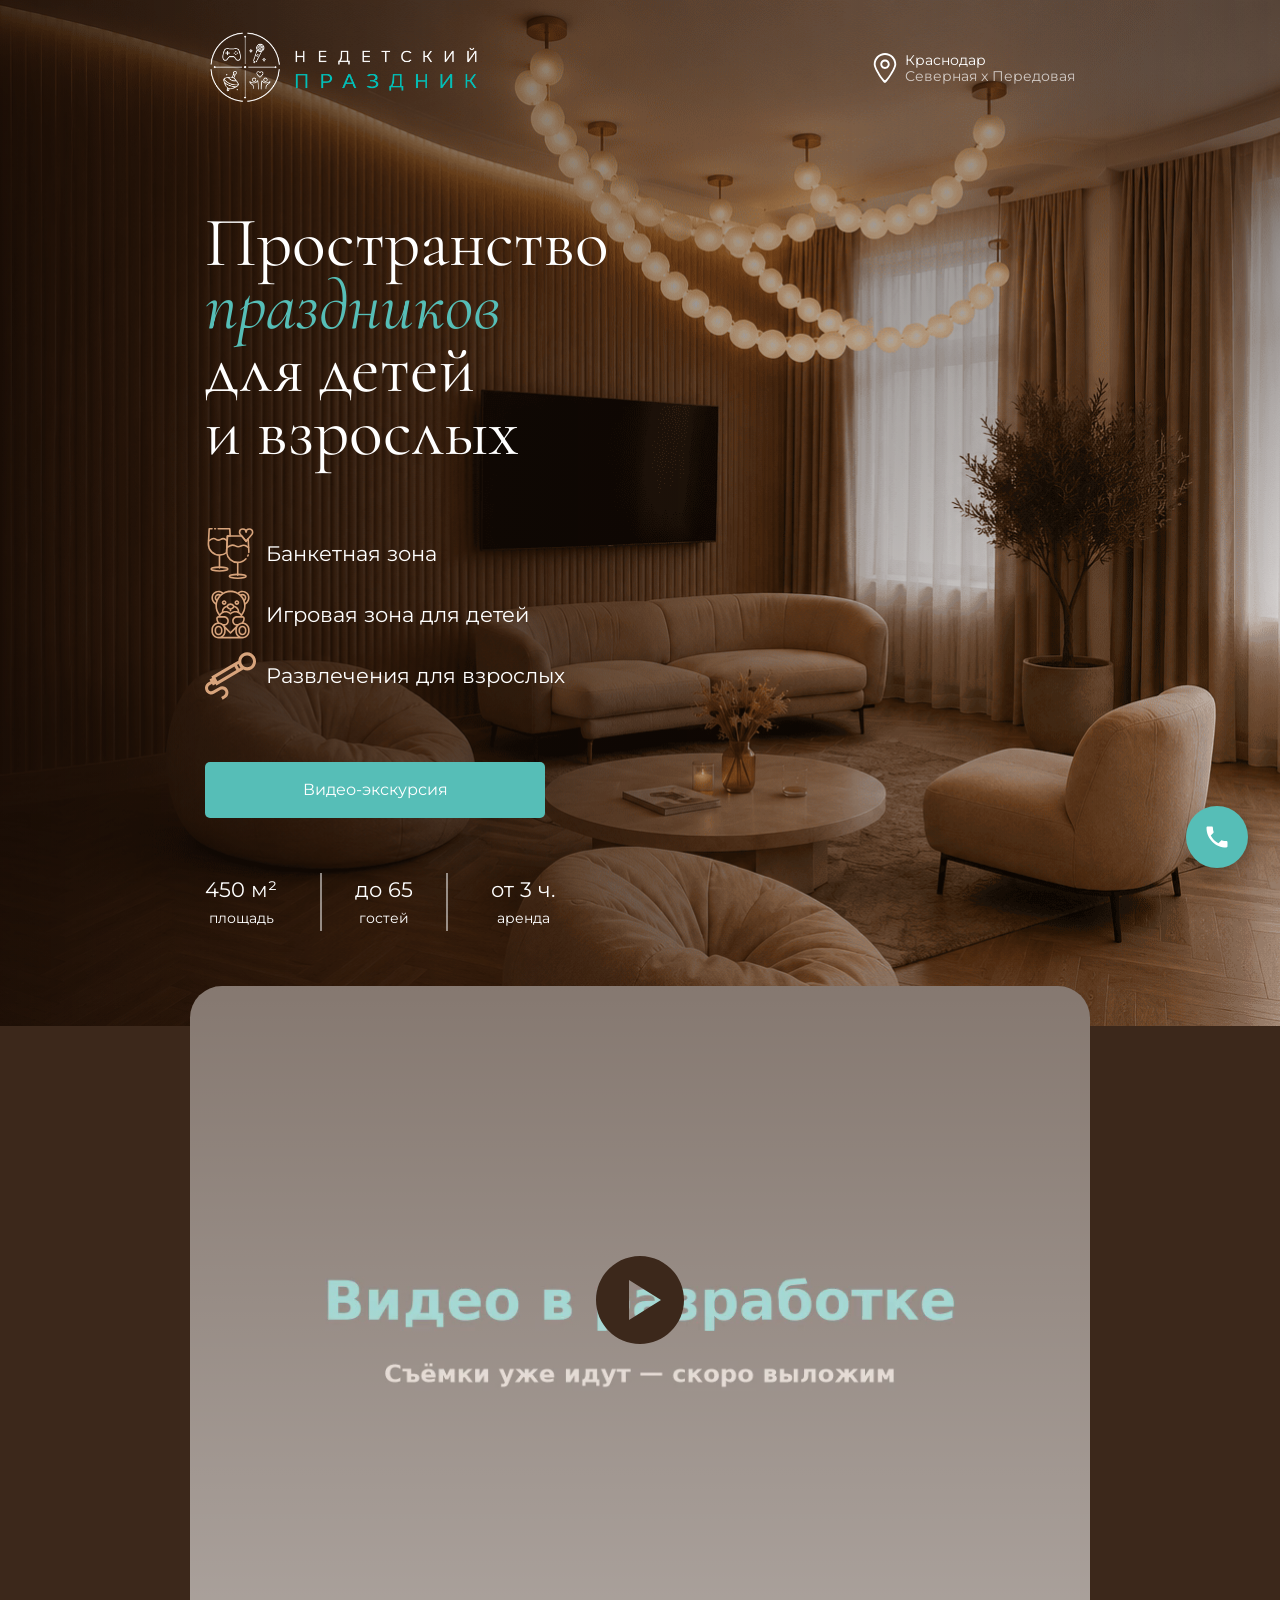
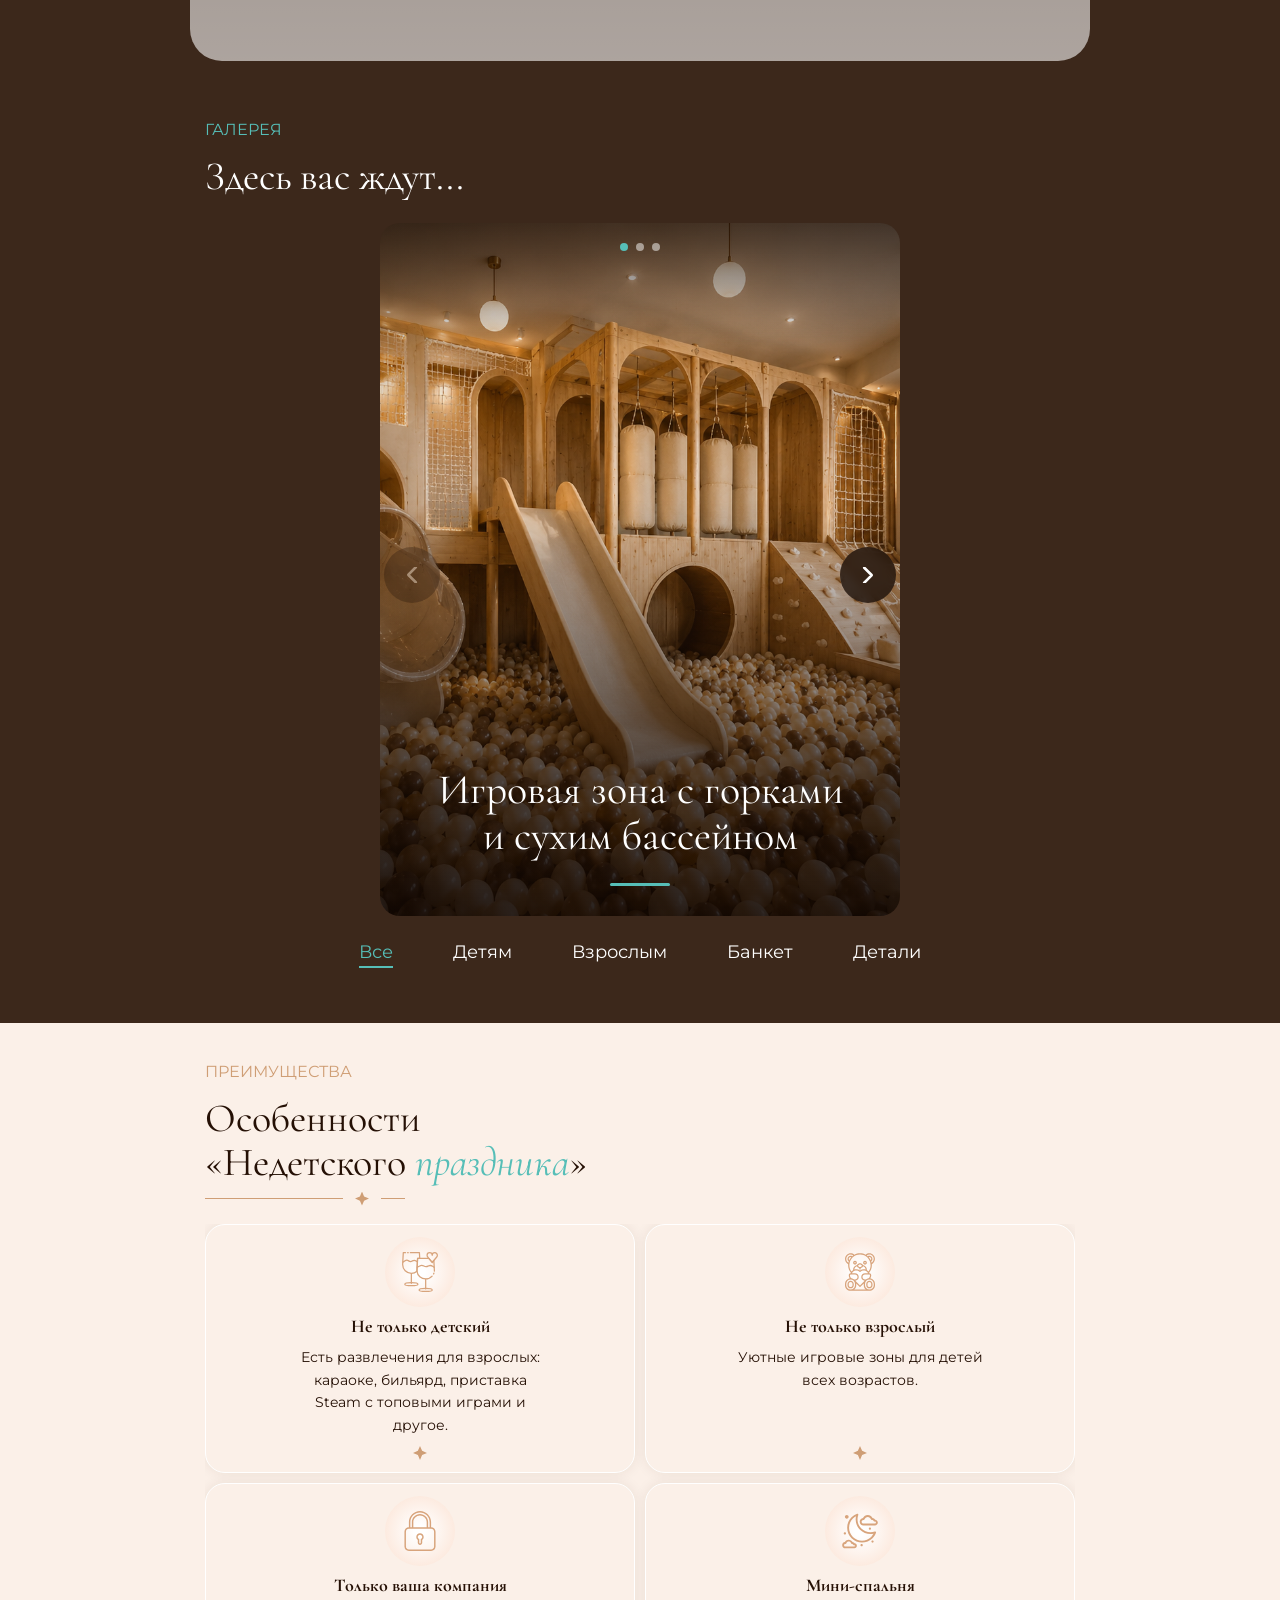
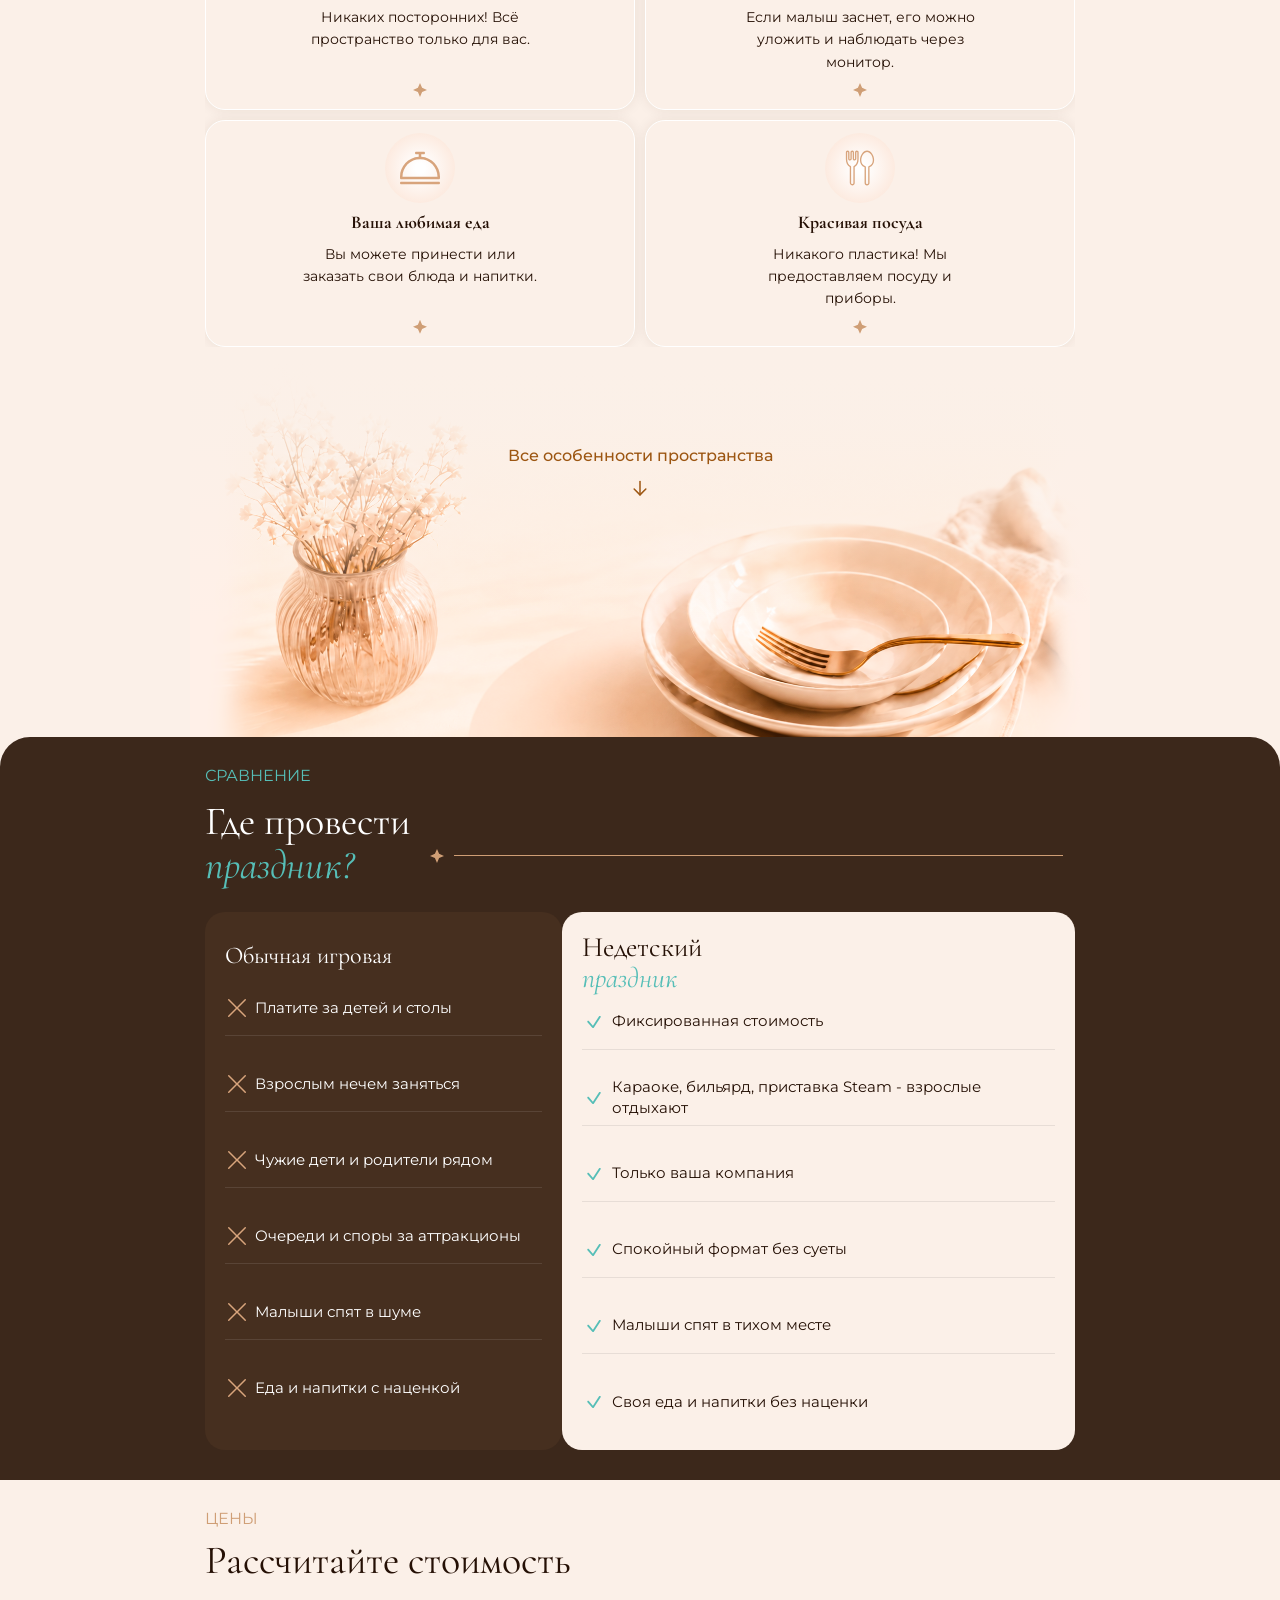
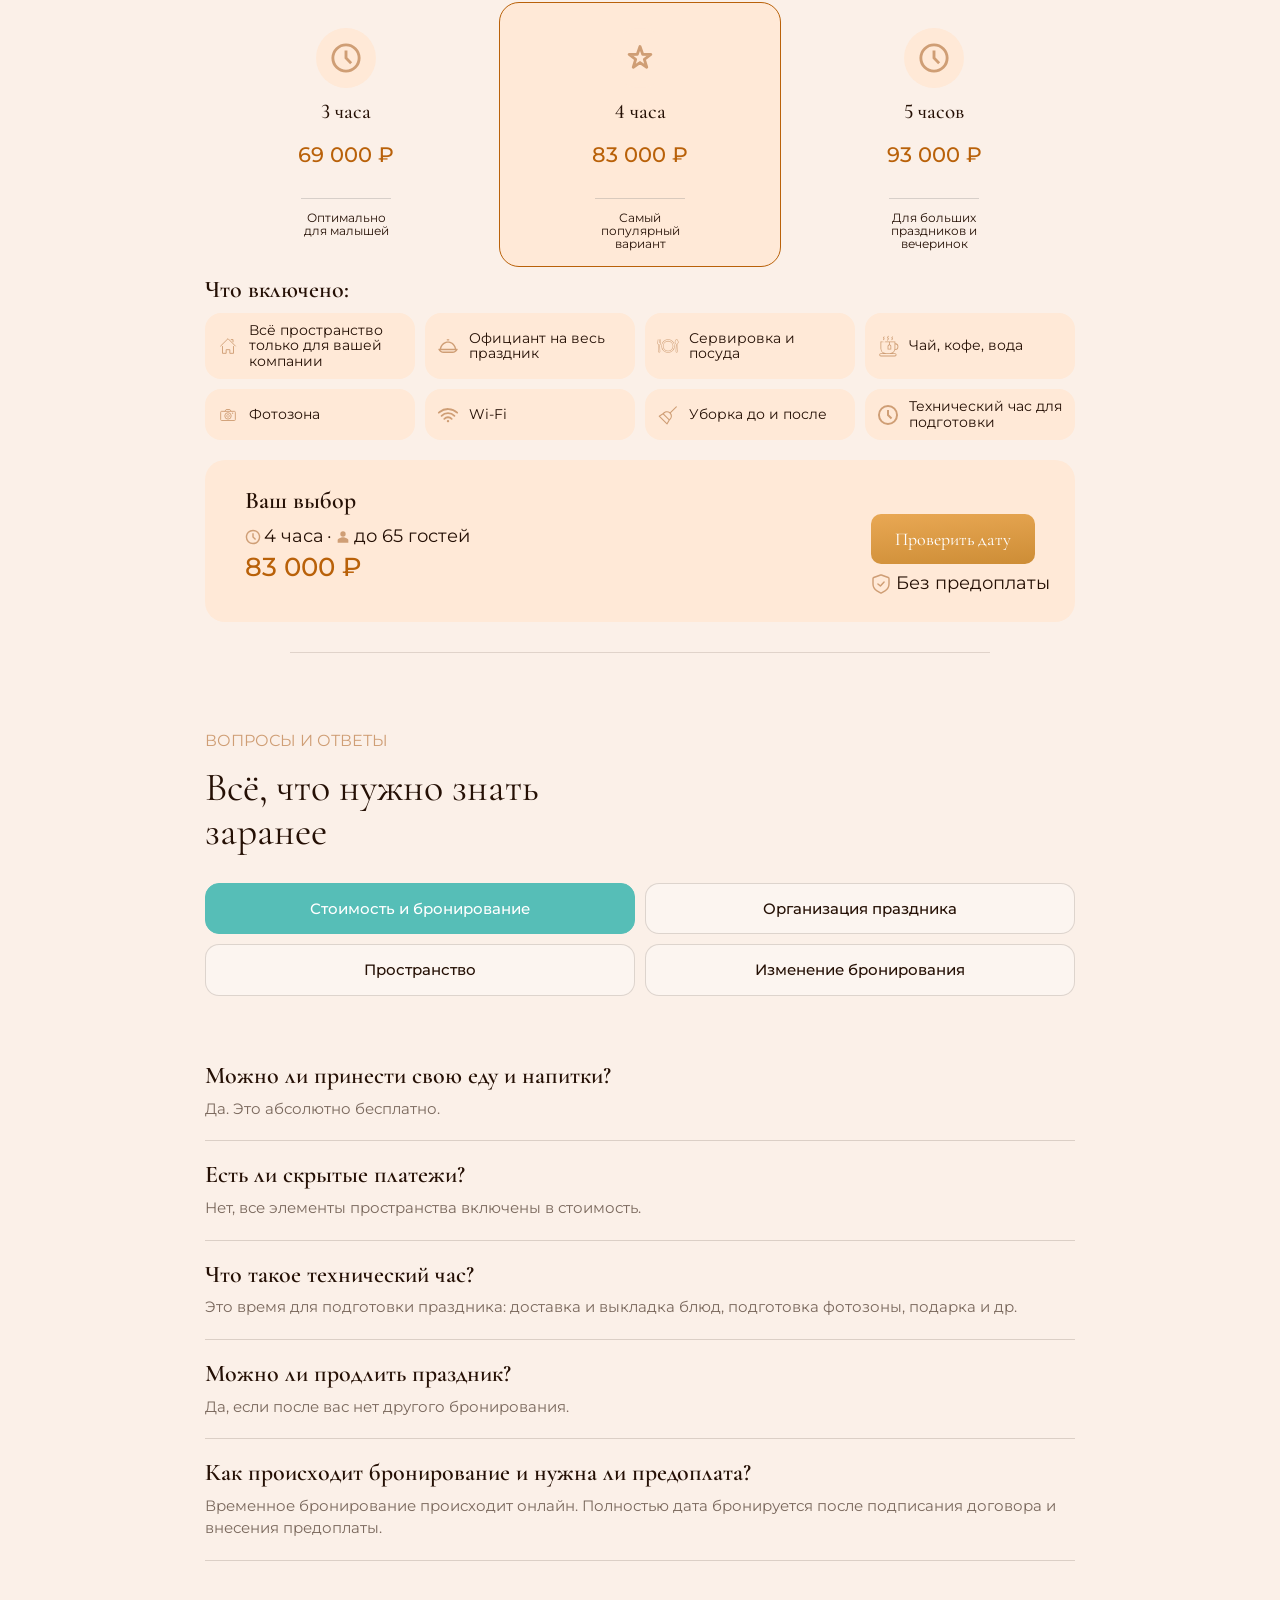
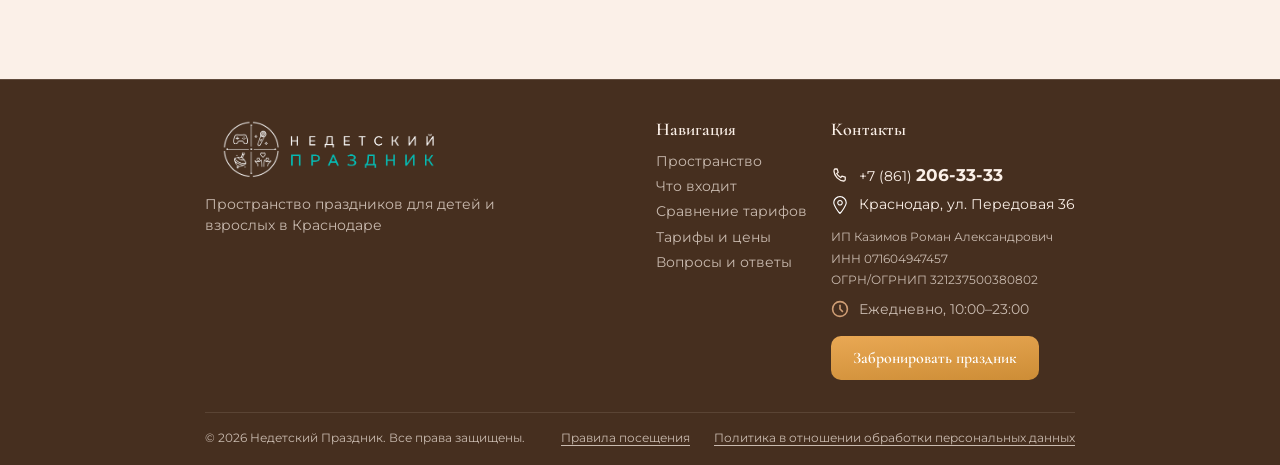
==== commit 9dcce914: "Updates" ====
--- a/index.html
+++ b/index.html
@@ -6,9 +6,9 @@
 	<link rel="icon" type="image/svg+xml" href="./favicon.svg" />
 	<meta name="viewport" content="width=device-width, initial-scale=1.0" />
 	<title>Сайт для дядь Ромы</title>
-  <script type="module" crossorigin src="./assets/main-S1rXGJ0l.js"></script>
-  <link rel="modulepreload" crossorigin href="./assets/popup-DpiStFa6.js">
-  <link rel="stylesheet" crossorigin href="./assets/popup-CUWGrQzf.css">
+  <script type="module" crossorigin src="./assets/main-BgPMJ13D.js"></script>
+  <link rel="modulepreload" crossorigin href="./assets/popup-C7BpRfPu.js">
+  <link rel="stylesheet" crossorigin href="./assets/popup-DtgteJAX.css">
   <link rel="stylesheet" crossorigin href="./assets/main-BApzTZSb.css">
 </head>
 
@@ -817,7 +817,7 @@
 				<a class="map-popup__address map-popup-open" role="button" aria-haspopup="dialog">Краснодар, ул. Передовая, 36</a>
 			</div>
 			<div class="map-popup__map">
-				<iframe class="map-popup__iframe" data-src="https://yandex.ru/map-widget/v1/?text=Краснодар%2C%20ул.%20Передовая%2C%2036&z=17" width="100%" height="100%" frameborder="0"></iframe>
+				<iframe class="map-popup__iframe" data-src="https://yandex.ru/map-widget/v1/?um=constructor%3A50f746104960d750c79f39af1fcd0d1d942411ae2105339cf4bb8b9af89b90da&amp;source=constructor" width="100%" height="100%" frameborder="0"></iframe>
 			</div>
 		</div>
 	</div>
--- a/assets/popup-DtgteJAX.css
+++ b/assets/popup-DtgteJAX.css
@@ -0,0 +1 @@
+@import "https://fonts.googleapis.com/css2?family=Montserrat:ital,wght@0,100..900;1,100..900&display=swap";@import "https://fonts.googleapis.com/css2?family=Cormorant+Garamond:ital,wght@0,300..700;1,300..700&display=swap";*{border:0;margin:0;padding:0}*,:before,:after{box-sizing:border-box}:focus,:active,a:focus,a:active{outline:none}nav,footer,header,aside{display:block}html,body{-webkit-text-size-adjust:100%;-moz-text-size-adjust:100%;-ms-text-size-adjust:100%;width:100%;height:100%;font-size:14px;line-height:1}input,button,textarea{font-family:inherit}input::-ms-clear{display:none}button{cursor:pointer;appearance:none;background:0 0}button::-moz-focus-inner{border:0;padding:0}a,a:visited,a:hover{text-decoration:none}ul li{list-style:none}img{vertical-align:top}h1,h2,h3,h4,h5,h6{font-size:inherit;font-weight:inherit}@media (width>=600.98px){.popup-booking__tariffs{flex-direction:row;gap:16px}.popup-booking__time-list{grid-template-columns:repeat(4,1fr)}.popup-booking__services{grid-template-columns:repeat(2,1fr);gap:12px;display:grid}}@media (width>=768px){.popup-booking__body{margin-left:20px;margin-right:20px;padding:40px}.popup-booking__close{top:24px;right:24px}.popup-booking__title{padding-right:0}.popup-booking__summary{gap:20px;padding:20px}.popup-booking__summary-label{font-size:14px}.popup-booking__calendar-wrapper{flex-direction:row;gap:24px}.popup-booking__calendar-left{flex:1;width:auto}.popup-booking__time{flex-shrink:0;width:260px}.popup-booking__time-list{grid-template-columns:repeat(2,1fr)}.popup-booking__back,.popup-booking__next{flex:none}}:root{--tealColor:#56beb7;--sandColor:#cf9e75;--grayColor:#c9baaf;--brownColor:#3c281b;--brownLightColor:#462f1f;--whiteColor:#fff;--creamColor:#fbf0e8;--creamTitleColor:#251005;--creamButtonColor:#9c5612;--creamButtonLightColor:#b96109;--pricingBadgeColor:#ffe9d7;--pricingButtonFrom:#e9a854;--pricingButtonTo:#cd8d36}[class*=__container]{width:100%;max-width:960px;margin-inline:auto;padding-inline:15px}body{background-color:var(--brownColor);color:var(--whiteColor);font-family:Montserrat,sans-serif;line-height:1.1}.main-wrapper{background-image:url(./background-Kx4PBhQj.png);background-position:50%;background-repeat:no-repeat;background-size:cover;position:relative}.main-wrapper:before{content:"";background:linear-gradient(90deg,#140a05c7 0%,#140a0573 45%,#140a0538 65%,#140a0500 100%),radial-gradient(circle at 100% 0,#140a058c 0%,#140a0547 22%,#140a0500 45%);position:absolute;inset:0}.header,.main{z-index:2;position:relative}.header__container{justify-content:space-between;align-items:center;padding-top:30px;padding-bottom:30px;display:flex}.header__link{gap:5px;display:flex}.header__logo{align-items:center;gap:5px;display:flex}.header__logo-cnt{align-items:center;display:flex}.header__logo-image{object-fit:contain;width:clamp(150px,32vw,280px);height:auto;max-height:76px;display:block}.header__logo-accent{color:var(--tealColor)}.header__location{color:var(--whiteColor);align-items:center;gap:5px;width:fit-content;margin-left:auto;display:inline-flex}.header__location-icon{max-width:clamp(20px,4vw,40px)}.header__location-links{flex-direction:column;gap:5px;width:fit-content;display:flex}.header__location-links p{font-size:clamp(10px,3vw,21px)}.header__special{opacity:.7;white-space:nowrap;font-size:clamp(10px,3vw,21px);line-height:50%}.header__location-link{color:var(--whiteColor)}.page__video{z-index:5;margin-top:-40px;position:relative}.stage-heading{flex-direction:column;gap:15px;display:flex}.stage-heading__title{letter-spacing:30%;text-transform:uppercase;color:var(--tealColor);font-family:Montserrat,sans-serif;font-size:clamp(12px,3vw,16px)}.stage-heading__subtitle{padding-bottom:25px;font-family:Cormorant Garamond,serif;font-size:clamp(32px,7vw,70px)}.main__container{padding-bottom:100px}.main__wrapper{flex-direction:column;gap:40px;max-width:400px;display:flex}.main__title{padding:75px 0 25px;font-family:Cormorant Garamond,serif;font-size:clamp(39px,7vw,70px);line-height:90%}.main__title span{color:var(--tealColor);font-style:italic}.main__items{flex-direction:column;gap:10px;display:flex}.main__item{align-items:center;gap:10px;display:flex}.main__item img{width:clamp(20px,4vw,60px)}.main__item p{font-size:clamp(12px,2vw,21px)}.main__buttons{align-items:flex-start;gap:10px;display:inline-flex}.main__actions{gap:10px;padding:20px 0;display:flex}.main__action{white-space:nowrap;text-align:center;border-radius:5px;justify-content:center;align-items:center;gap:10px;width:clamp(160px,42vw,340px);height:clamp(44px,6vw,56px);font-size:clamp(12px,2vw,16px);display:inline-flex}.main__action-primary{background:var(--tealColor);color:var(--whiteColor);position:relative}.main__action img{flex-shrink:0;width:clamp(16px,2vw,22px);height:clamp(16px,2vw,22px)}.main__advantages{justify-content:space-between;gap:20px;max-width:287px;display:flex}.main__advantages-item{text-align:center;flex-direction:column;gap:10px;display:flex;position:relative}.main__advantages-item-center:before{content:"";background-color:var(--whiteColor);opacity:.5;width:2px;height:120%;position:absolute;top:-10%;right:-60%}.main__advantages-item-center:after{content:"";background-color:var(--whiteColor);opacity:.5;width:2px;height:120%;position:absolute;top:-10%;left:-60%}.main__advantages-title{font-size:18px}@media (width>=600.98px){.main__advantages{max-width:350px}.main__advantages-title{font-size:21px}}.video__container{padding-inline:0}.video__wrapper{border-radius:32px;position:relative;overflow:hidden}.video__wrapper:before{content:"";z-index:1;pointer-events:none;background:linear-gradient(#ffffff61,#ffffff94);position:absolute;inset:0}.video__player{object-fit:cover;aspect-ratio:4/3;width:100%;display:block}.video__play{z-index:4;aspect-ratio:1;cursor:pointer;width:clamp(70px,12vw,110px);color:var(--whiteColor);appearance:none;-webkit-tap-highlight-color:transparent;box-shadow:none;border:none;border-radius:50%;outline:none;justify-content:center;align-items:center;font-size:clamp(24px,5vw,42px);line-height:1;transition:transform .3s;display:flex;position:absolute;top:46.5%;left:50%;transform:translate(-50%,-50%)}.video__play:hover{transform:translate(-50%,-50%)scale(1.08)}.video--active .video__wrapper:before{opacity:0;visibility:hidden}.video--active .video__play{opacity:0;visibility:hidden;pointer-events:none}.gallery__container{padding-top:60px;padding-bottom:60px}.gallery__swiper{border-radius:20px;position:relative}.gallery__swiper-slide{aspect-ratio:9/14;position:relative;overflow:hidden}.gallery__swiper-slide:before{content:"";z-index:1;pointer-events:none;background:linear-gradient(#0f060200 40%,#0f06024d 58%,#0f0602b3 82%,#0f0602d1 100%),linear-gradient(#0f060299 0%,#0f060266 6%,#0f060200 18%),radial-gradient(circle,#0000 52%,#00000042 100%);position:absolute;inset:0}.gallery__zoom{cursor:zoom-in;width:100%;height:100%;display:block}.gallery__image{object-fit:cover;width:100%;height:100%;display:block}.gallery__info{z-index:3;text-align:center;flex-direction:column;align-items:center;gap:24px;width:80%;display:flex;position:absolute;bottom:30px;left:50%;transform:translate(-50%)}.gallery__info:after{content:"";background:var(--tealColor);border-radius:999px;width:60px;height:3px}.gallery__title{font-family:Cormorant Garamond,serif;font-size:clamp(24px,5vw,42px)}.gallery__swiper-pagination{z-index:10;justify-content:center;align-items:center;gap:8px;display:flex;position:absolute;top:20px!important;bottom:auto!important}.gallery__swiper-pagination .swiper-pagination-bullet{opacity:1;background:#ffffff80;border-radius:50%;width:8px;height:8px;margin:0!important}.gallery__swiper-pagination .swiper-pagination-bullet-active{background:var(--tealColor)}.gallery .swiper-button-next,.gallery .swiper-button-prev{-webkit-backdrop-filter:blur(6px);backdrop-filter:blur(6px);background:#140a05bf;border-radius:50%;width:56px;height:56px}.gallery .swiper-button-next svg,.gallery .swiper-button-prev svg{width:16px;height:16px}.gallery .swiper-button-next path,.gallery .swiper-button-prev path{stroke:#fff;stroke-width:2px}.gallery__filters{justify-content:space-between;align-items:center;gap:10px;padding-top:25px;display:flex}.gallery__filter{color:var(--whiteColor);font-size:clamp(14px,3vw,24px)}.gallery__filter-active{color:var(--tealColor);flex-direction:column;display:flex;position:relative}.gallery__filter-active:after{content:"";background-color:var(--tealColor);width:100%;height:2px;position:absolute;bottom:-5px}.swiper-slide.is-hidden{display:none!important}.features{background-color:var(--creamColor)}.features__divider{align-items:center;width:200px;height:20px;padding-bottom:25px;display:flex}.features__divider:before,.features__divider:after{content:"";background:var(--sandColor);height:1px}.features__divider:before{flex:1;margin-right:12px}.features__divider:after{width:24px;margin-left:12px}.features__divider span{background:var(--sandColor);clip-path:polygon(50% 0%,65% 35%,100% 50%,65% 65%,50% 100%,35% 65%,0% 50%,35% 35%);width:14px;height:14px}.features__heading{padding-top:40px}.features__heading-title{color:var(--sandColor)}.features__heading-subtitle{color:var(--creamTitleColor);padding-bottom:0;font-size:clamp(32px,7vw,70px)}.features__heading-subtitle span{color:var(--tealColor);font-style:italic}.features__content{transition:height .6s;position:relative;overflow:hidden}.features__toggle-text{color:var(--creamButtonColor);text-align:center;font-size:clamp(14px,3vw,21px);font-weight:500}.features__toggle-icon{width:20px;height:20px}.features__toggle-icon path{stroke:var(--creamButtonColor);stroke-width:1.8px;stroke-linecap:round;stroke-linejoin:round}.features__bottom{position:relative}.features__bottom:before{content:"";z-index:2;pointer-events:none;background:linear-gradient(#fbf0e8 0%,#fbf0e8eb 18%,#fbf0e88c 38%,#fbf0e800 65%);position:absolute;inset:0}.features__toggle{z-index:5;cursor:pointer;background:0 0;border:none;flex-direction:column;align-items:center;gap:14px;width:100%;transition:opacity .3s;display:flex;position:absolute;top:30%;left:50%;transform:translate(-50%,-50%)}.features__toggle:hover{opacity:.8}.features__bottom-decor{background:url(./features-CpdRDV13.png) bottom/cover no-repeat;width:100%;max-width:900px;height:clamp(180px,50vw,420px);margin:0 auto}.features__image{background:radial-gradient(circle,#fff 10%,#ff59001a 100%);border-radius:50%;justify-content:center;align-items:center;min-width:clamp(50px,5vw,130px);min-height:clamp(50px,5vw,130px);display:flex}.features__image img{width:clamp(30px,5vw,50px)}.features__title{font-family:Cormorant Garamond,serif;font-size:clamp(14px,3vw,24px);font-weight:700}.features__text{flex:1;max-width:250px;font-size:clamp(10px,2vw,18px);line-height:160%}.features.features--opened .features__compact{display:none}.features.features--opened .features__full{display:block}.features.features--opened .features__toggle-icon{transform:rotate(180deg)}.features.features--opened .features__divider{display:none}.compact{display:block}.compact__items{grid-template-columns:repeat(2,1fr);gap:10px;display:grid}.compact__item{background-color:var(--creamColor);border:1px solid var(--whiteColor);border-radius:20px;padding:12px;box-shadow:0 0 13px #3c281b14}.compact__content{text-align:center;height:100%;color:var(--creamTitleColor);flex-direction:column;align-items:center;gap:10px;display:flex}.compact__star{background-color:var(--sandColor);clip-path:polygon(50% 0%,65% 35%,100% 50%,65% 65%,50% 100%,35% 65%,0% 50%,35% 35%);min-width:14px;min-height:14px}.full{display:none}.full__head{align-items:center;gap:10px;padding-top:25px;padding-bottom:25px;display:flex}.full__head-icon img{width:clamp(25px,5vw,50px)}.full__head-title{color:var(--sandColor);text-transform:uppercase;letter-spacing:2px;font-size:clamp(14px,2vw,30px);font-weight:600}.full__head-line{background:linear-gradient(90deg,#d8a47c8c,#d8a47c26);flex:auto;height:2px}.full__items{grid-template-columns:repeat(2,1fr);gap:10px;display:grid}.full__item{background-color:var(--creamColor);border:1px solid var(--whiteColor);border-radius:20px;padding:12px;box-shadow:0 0 13px #3c281b14}.full__content{color:var(--creamTitleColor);align-items:center;gap:10px;display:flex}.full__information{flex-direction:column;justify-content:space-between;gap:5px;display:flex}.full__title{max-height:31px}.full__text{max-width:none}.full__icon{background-position:right 5px;background-repeat:no-repeat;background-size:15%}.full__food-icon{background-image:url("data:image/svg+xml,%3c?xml%20version='1.0'%20encoding='UTF-8'?%3e%3csvg%20xmlns='http://www.w3.org/2000/svg'%20width='612'%20height='612'%20viewBox='0%200%20612%20612'%20fill='%23D8A47C'%20%3e%3cpath%20d='M592.875,516.375H19.125C8.568,516.375,0,524.943,0,535.5s8.568,19.125,19.125,19.125h573.75%20c10.557,0,19.125-8.568,19.125-19.125S603.432,516.375,592.875,516.375z%20M325.125,133.875v-38.25h38.25%20c10.557,0,19.125-8.568,19.125-19.125s-8.568-19.125-19.125-19.125h-114.75c-10.557,0-19.125,8.568-19.125,19.125%20s8.568,19.125,19.125,19.125h38.25c0,0-0.134,39.818,0,38.25C126.837,143.801,0,277.332,0,439.875%20c0,15.529,0,8.568,0,19.125s8.568,19.125,19.125,19.125h573.75c10.557,0,19.125-8.568,19.125-19.125s0-2.391,0-19.125%20C612,277.332,485.163,143.801,325.125,133.875z%20M38.25,439.875C38.25,292,158.125,172.125,306,172.125%20c147.875,0,267.75,119.875,267.75,267.75H38.25z'/%3e%3c/svg%3e")}.full__dishes-icon{background-image:url("data:image/svg+xml,%3c?xml%20version='1.0'%20encoding='UTF-8'?%3e%3csvg%20id='Layer_1'%20xmlns='http://www.w3.org/2000/svg'%20viewBox='0%200%20300%20300'%20fill='%23D8A47C'%20%3e%3cg%20id='XMLID_2_'%3e%3cpath%20d='M125.6,19.4c-7.2,0.4-12.9,6.5-12.9,13.9v47.4c0,1.9-1.4,3.6-3.3,3.8c-1,0.1-2-0.2-2.8-0.9%20c-0.8-0.7-1.2-1.7-1.2-2.7V33.4c0-7.5-5.7-13.6-12.9-14c-3.8-0.2-7.3,1.1-10,3.7c-2.7,2.6-4.2,6.1-4.2,9.8v47.8%20c0,2-1.4,3.6-3.3,3.8c-1,0.1-2-0.2-2.8-0.9C71.4,83,71,82,71,81V33.4c0-7.5-5.7-13.6-12.9-14c-3.8-0.2-7.3,1.1-10,3.7%20c-2.7,2.6-4.2,6.1-4.2,9.8v50.7c0,26.1,11.6,49.3,29.5,59.3v118.6c0,10.1,8,18.6,17.8,19c0.2,0,0.5,0,0.7,0%20c4.8,0,9.4-1.8,12.8-5.2c3.7-3.5,5.7-8.3,5.7-13.4V143c17.9-10,29.5-33.2,29.5-59.3V33c0-3.8-1.5-7.2-4.2-9.8%20C132.9,20.6,129.4,19.3,125.6,19.4z%20M100.4,139.9v121.9c0,4.5-3.4,8.4-7.7,8.8c-2.4,0.2-4.8-0.5-6.6-2.2%20c-1.8-1.6-2.8-3.9-2.8-6.3V139.9c0-1.9-1.1-3.7-2.9-4.5c-15.9-7.3-26.6-28-26.6-51.7V33.2c0-2,1.4-3.6,3.3-3.8%20c0.1,0,0.2,0,0.4,0c0.9,0,1.8,0.3,2.4,0.9C60.6,31,61,32,61,33v47.6c0,7.5,5.7,13.6,12.9,14c3.8,0.2,7.3-1.1,10-3.7%20c2.7-2.6,4.2-6.1,4.2-9.8V33.2c0-2,1.4-3.6,3.3-3.8c1-0.1,2,0.2,2.8,0.9C95,31,95.5,32,95.5,33v47.6c0,7.5,5.7,13.6,12.9,14%20c3.8,0.2,7.3-1.1,10-3.7c2.7-2.6,4.2-6.1,4.2-9.8V33.2c0-2,1.4-3.6,3.3-3.8c1-0.1,2,0.2,2.8,0.9c0.8,0.7,1.2,1.7,1.2,2.7v50.7%20c0,23.7-10.7,44.4-26.6,51.7C101.6,136.2,100.4,138,100.4,139.9z'/%3e%3cpath%20d='M241.1,42.4c-10.4-14.8-24-23-38.2-23c-14.3,0-27.9,8.2-38.2,23c-9.6,13.6-15.1,31.2-15.1,48.2%20c0,25.9,13.3,46.6,34.7,54.2v116.8c0,10.1,8,18.6,17.8,19c0.2,0,0.5,0,0.7,0c4.8,0,9.4-1.8,12.8-5.2%20c3.7-3.5,5.7-8.3,5.7-13.4V144.8c21.4-7.6,34.7-28.3,34.7-54.2C256.2,73.6,250.7,56,241.1,42.4z%20M211.5,141.1v120.7%20c0,4.5-3.4,8.4-7.7,8.8c-2.5,0.2-4.8-0.5-6.6-2.2c-1.8-1.6-2.8-3.9-2.8-6.3V141.1c0-2.2-1.5-4.2-3.7-4.8%20c-19.2-5.3-31.1-22.8-31.1-45.7c0-15,4.8-30.5,13.2-42.5c8.5-12.1,19.1-18.7,30.1-18.7S224.5,36,233,48.1%20c8.4,12,13.2,27.5,13.2,42.5c0,22.9-11.9,40.4-31.1,45.7C213,136.9,211.5,138.9,211.5,141.1z'/%3e%3c/g%3e%3c/svg%3e")}.full__lock-icon{background-image:url("data:image/svg+xml,%3c?xml%20version='1.0'%20encoding='iso-8859-1'?%3e%3csvg%20version='1.1'%20id='Capa_1'%20xmlns='http://www.w3.org/2000/svg'%20xmlns:xlink='http://www.w3.org/1999/xlink'%20x='0px'%20y='0px'%20width='516.375px'%20height='516.375px'%20viewBox='0%200%20516.375%20516.375'%20xml:space='preserve'%20fill='%23D8A47C'%20%3e%3cg%3e%3cg%3e%3cpath%20d='M258.188,286.875c-26.775,0-47.812,21.037-47.812,47.812c0,15.3,7.65,28.688,19.125,38.25v38.25%20c0,15.3,13.388,28.688,28.688,28.688s28.688-13.388,28.688-28.688v-38.25c11.475-9.562,19.125-22.95,19.125-38.25%20C306,307.912,284.963,286.875,258.188,286.875z%20M267.75,361.463v49.725c0,5.737-3.825,9.562-9.562,9.562%20s-9.562-3.825-9.562-9.562v-49.725c-11.475-3.825-19.125-15.301-19.125-26.775c0-15.3,13.388-28.688,28.688-28.688%20s28.688,13.388,28.688,28.688C286.875,348.075,279.225,357.638,267.75,361.463z'/%3e%3cpath%20d='M401.625,210.375v-66.938C401.625,65.025,336.6,0,258.188,0C179.775,0,114.75,65.025,114.75,143.438v66.938%20c-32.513,0-57.375,24.862-57.375,57.375V459c0,32.513,24.862,57.375,57.375,57.375h286.875%20C434.138,516.375,459,491.513,459,459V267.75C459,237.15,434.138,210.375,401.625,210.375z%20M133.875,143.438%20c0-68.85,55.462-124.312,124.312-124.312c68.85,0,124.312,55.462,124.312,124.312v66.938h-19.125v-66.938%20c0-57.375-47.812-105.188-105.188-105.188S153,86.062,153,143.438v66.938h-19.125V143.438z%20M344.25,143.438v66.938%20H172.125v-66.938c0-47.812,38.25-86.062,86.062-86.062S344.25,95.625,344.25,143.438z%20M439.875,459%20c0,21.037-17.213,38.25-38.25,38.25H114.75c-21.038,0-38.25-17.213-38.25-38.25V267.75%20c0-21.038,17.212-38.25,38.25-38.25h286.875c21.037,0,38.25,17.212,38.25,38.25V459z'/%3e%3c/g%3e%3c/g%3e%3c/svg%3e")}.full__moon-icon{background-image:url("data:image/svg+xml,%3csvg%20xmlns='http://www.w3.org/2000/svg'%20viewBox='0%200%20800%20800'%20fill='%23D8A47C'%20%3e%3cpath%20d='M715.968,413.668c-5.151-5.157-12.812-6.895-19.685-4.469c-27.729,9.768-56.754,14.723-86.275,14.723%20c-69.178,0-134.215-26.938-183.124-75.853c-70.097-70.095-94.09-175.841-61.126-269.4c2.42-6.873,0.683-14.532-4.474-19.684%20c-5.152-5.157-12.811-6.895-19.683-4.474c-42,14.799-79.372,38.377-111.068,70.073c-56.072,56.072-86.948,130.62-86.948,209.92%20c0,79.295,30.876,153.842,86.948,209.915c56.072,56.071,130.62,86.953,209.921,86.953c79.296,0,153.849-30.882,209.915-86.953%20c31.701-31.696,55.273-69.063,70.073-111.067C722.861,426.479,721.124,418.82,715.968,413.668z%20M623.583,517.634%20c-48.916,48.92-113.951,75.858-183.13,75.858c-69.179,0-134.22-26.938-183.135-75.858c-100.983-100.978-100.983-265.287,0-366.264%20c18.486-18.487,39.169-33.805,61.786-45.78c-8.206,40.333-7.976,82.092,0.853,122.692c12.073,55.531,39.786,106.211,80.142,146.572%20c56.067,56.066,130.615,86.943,209.91,86.943c20.043,0,39.892-1.994,59.355-5.949C657.388,478.464,642.069,499.152,623.583,517.634z'/%3e%3cpath%20d='M702.785,172.844c-12.073-17.825-31.347-29.691-52.822-32.346c-7.281-15.684-18.322-29.27-32.428-39.792%20c-18.208-13.581-39.863-20.759-62.627-20.759c-22.771,0-44.427,7.179-62.633,20.759c-14.105,10.522-25.146,24.108-32.43,39.787%20c-36.962,4.535-65.676,36.116-65.676,74.285c0,41.268,33.571,74.837,74.838,74.837h229.104c32.248,0,58.48-26.233,58.48-58.476%20C756.595,200.465,732.853,175.227,702.785,172.844z%20M698.113,251.741H469.009c-20.383,0-36.963-16.586-36.963-36.963%20c0-20.382,16.58-36.962,36.963-36.962c0.737,0,1.568,0.033,2.622,0.109c8.769,0.601,16.755-4.867,19.377-13.226%20c8.801-28.036,34.478-46.878,63.9-46.878c29.418,0,55.094,18.842,63.895,46.878c2.622,8.358,10.631,13.827,19.384,13.226%20c1.049-0.076,1.879-0.109,2.616-0.109c14.586,0,27.845,8.621,33.782,21.972c3.48,7.834,11.795,12.346,20.262,11.008%20c1.088-0.169,2.19-0.257,3.268-0.257c11.357,0,20.602,9.238,20.602,20.601C718.715,242.497,709.472,251.741,698.113,251.741z'/%3e%3cpath%20d='M293.373,646.565c-9.795-13.571-24.66-22.766-41.256-25.408c-14.45-29.287-44.234-48.18-77.766-48.18%20c-18.847,0-36.776,5.944-51.849,17.192c-11.084,8.265-19.886,18.825-25.906,30.975c-30.106,4.765-53.193,30.898-53.193,62.322%20c0,34.788,28.304,63.098,63.097,63.098h180.971c27.67,0,50.178-22.509,50.178-50.179%20C337.65,670.717,318.273,649.488,293.373,646.565z%20M287.473,708.685H106.501c-13.908,0-25.217-11.313-25.217-25.217%20c0-13.91,11.309-25.217,25.217-25.217c0.497,0,1.071,0.021,1.808,0.07c8.735,0.61,16.744-4.867,19.366-13.222%20c6.425-20.479,25.185-34.241,46.676-34.241c21.491,0,40.246,13.762,46.676,34.241c2.622,8.354,10.63,13.815,19.36,13.222%20c0.743-0.05,1.322-0.07,1.813-0.07c9.954,0,19,5.883,23.054,14.989c3.48,7.834,11.789,12.352,20.263,11.014%20c0.655-0.104,1.311-0.159,1.955-0.159c6.786,0,12.298,5.52,12.298,12.292C299.771,703.172,294.258,708.685,287.473,708.685z'/%3e%3cpath%20d='M173.205,117.27c0-20.918-16.958-37.875-37.88-37.875c-20.918,0-37.875,16.957-37.875,37.875%20c0,20.923,16.957,37.88,37.875,37.88C156.247,155.15,173.205,138.193,173.205,117.27z'/%3e%3cpath%20d='M120.175,448.702c0-12.549-10.178-22.727-22.726-22.727c-12.554,0-22.731,10.178-22.731,22.727%20c0,12.554,10.178,22.729,22.731,22.729C109.998,471.433,120.175,461.256,120.175,448.702z'/%3e%3cpath%20d='M673.192,612.433c0-12.554-10.172-22.726-22.727-22.726s-22.727,10.172-22.727,22.726%20c0,12.555,10.172,22.727,22.727,22.727C663.021,635.158,673.192,624.986,673.192,612.433z'/%3e%3ccircle%20cx='598.109'%20cy='354.007'%20r='22.726'/%3e%3cpath%20d='M455.274,682.5c0-12.554-10.173-22.726-22.727-22.726c-12.555,0-22.728,10.172-22.728,22.726%20c0,12.549,10.173,22.727,22.728,22.727S455.274,695.049,455.274,682.5z'/%3e%3c/svg%3e")}.full__glasses{background-image:url("data:image/svg+xml,%3c?xml%20version='1.0'%20?%3e%3csvg%20id='Layer_1'%20style='enable-background:new%200%200%2064%2064;'%20version='1.1'%20viewBox='0%200%2064%2064'%20xml:space='preserve'%20xmlns='http://www.w3.org/2000/svg'%20xmlns:xlink='http://www.w3.org/1999/xlink'%3e%3cstyle%20type='text/css'%3e%20.st0{fill:none;stroke:%23D8A47C;stroke-width:2;stroke-linecap:round;stroke-linejoin:round;stroke-miterlimit:10;}%20%3c/style%3e%3cg%3e%3cline%20class='st0'%20x1='41.07'%20x2='41.07'%20y1='43.92'%20y2='59.17'/%3e%3cellipse%20class='st0'%20cx='41.07'%20cy='60.61'%20rx='10.48'%20ry='2.39'/%3e%3cg%3e%3cpath%20class='st0'%20d='M54.21,33.9c-0.14,0.39-0.29,0.78-0.47,1.15'/%3e%3cpath%20class='st0'%20d='M51.42,38.58c-2.55,2.83-6.24,4.6-10.35,4.6c-7.2,0-13.12-5.45-13.85-12.46c-0.05-0.49-0.08-0.97-0.08-1.47%20l1.02-19.14h17.93l5.46,6.65l2.61-3.18l0.84,15.67c0,0.46-0.02,0.92-0.07,1.37'/%3e%3cline%20class='st0'%20x1='12.21'%20x2='13.13'%20y1='1'%20y2='1'/%3e%3cpath%20class='st0'%20d='M16.56,1h14.51l0.49,9.11h-3.4l-1.02,19.14c0,0.5,0.03,0.98,0.08,1.47c-2.43,2.09-5.6,3.35-9.06,3.35%20c-7.69,0-13.93-6.23-13.93-13.93L5.27,1h3.56'/%3e%3cline%20class='st0'%20x1='18.17'%20x2='18.17'%20y1='34.81'%20y2='50.06'/%3e%3cellipse%20class='st0'%20cx='18.17'%20cy='51.5'%20rx='10.48'%20ry='2.39'/%3e%3c/g%3e%3cpath%20class='st0'%20d='M27.56,24.51l3.98-2.16c2.1-1.14,4.63-1.08,6.67,0.16l0,0c2.06,1.25,4.6,1.3,6.7,0.14l0.25-0.14%20c2.23-1.23,4.94-1.09,7.04,0.36l2.39,1.65'/%3e%3cpath%20class='st0'%20d='M4.65,16.2l3.43-2.16c1.81-1.14,3.99-1.08,5.76,0.16l0,0c1.78,1.25,3.97,1.3,5.79,0.14l0.22-0.14%20c1.93-1.23,4.26-1.09,6.08,0.36l2.06,1.65'/%3e%3cg%3e%3cpath%20class='st0'%20d='M59.77,5.28c0,1.06-0.39,2.01-1.04,2.74l-2.62,3.19l-1.94,2.37l-2.61,3.18l-5.46-6.65l-1.71-2.09%20c-0.65-0.73-1.05-1.68-1.05-2.74c0-2.26,1.84-4.1,4.11-4.1s4.11,1.84,4.11,4.1c0-2.26,1.84-4.1,4.1-4.1%20C57.92,1.18,59.77,3.02,59.77,5.28z'/%3e%3c/g%3e%3c/g%3e%3c/svg%3e")}.full__bear{background-image:url(./bear-DbQQsscy.svg)}@media (width>=768px){.full__icon{background-size:12%}}.compare{z-index:2;background-color:var(--brownColor);border-radius:30px 30px 0 0;margin-top:-30px;padding-top:30px;padding-bottom:30px;position:relative}.compare__heading-unite{align-items:center;gap:10px;display:flex}.compare__heading-subtitle span{color:var(--tealColor);font-style:italic}.compare__divider{flex-direction:row-reverse;flex-grow:1;align-items:center;gap:10px;display:flex}.compare__divider:before,.compare__divider:after{content:"";background:var(--sandColor);height:1px}.compare__divider:before{flex:1;margin-right:12px}.compare__divider span{background:var(--sandColor);clip-path:polygon(50% 0%,65% 35%,100% 50%,65% 65%,50% 100%,35% 65%,0% 50%,35% 35%);width:14px;height:14px}.compare__content{grid-template-columns:.8fr 1.15fr;align-items:stretch;display:grid}.compare__left,.compare__right{border-radius:20px;flex-direction:column;padding:20px;display:flex}.compare__left{background-color:var(--brownLightColor)}.compare__price{padding-top:25px;padding-bottom:10px;font-size:clamp(12px,2vw,28px)}.compare__price span{font-size:clamp(18px,2vw,31px);font-style:italic}.compare__left-title,.compare__right-title{align-items:center;min-height:60px;display:flex}.compare__right-title{flex-direction:column;align-items:flex-start}.compare__left-title{font-family:Cormorant Garamond,serif;font-size:clamp(18px,4vw,24px)}.compare__left-items{flex-direction:column;flex:1;display:flex}.compare__left-price span{font-feature-settings:"lnum";color:var(--sandColor);font-family:Cormorant Garamond,serif}.compare__items{grid-template-rows:repeat(6,82px);display:grid}.compare__item{grid-template-columns:20px 1fr;align-items:center;padding:0;display:grid}.compare__item img{width:clamp(12px,3vw,24px)}.compare__item p{font-size:clamp(12px,2vw,17px);line-height:1.35}.compare__left .compare__item{border-bottom:1px solid #ffffff1a}.compare__left .compare__item:last-child{border-bottom:none}.compare__right .compare__item{border-bottom:1px solid #00000014}.compare__right .compare__item:last-child{border-bottom:none}.compare__right{background-color:var(--creamColor);color:var(--creamTitleColor)}.compare__right-title{font-family:Cormorant Garamond,serif;font-size:clamp(24px,5vw,28px)}.compare__right-title span{color:var(--tealColor);font-style:italic}.compare__right-price{font-size:clamp(21px,2vw,32px)}.compare__right-price span{font-feature-settings:"lnum";color:var(--tealColor);font-family:Cormorant Garamond,serif;font-size:clamp(26px,2vw,32px)}@media (width>=500px){.compare__item{grid-template-columns:30px 1fr}}.pricing{background-color:var(--creamColor);color:var(--creamTitleColor);padding-top:30px;padding-bottom:30px}.pricing__container{flex-direction:column;gap:10px;display:flex}.pricing__heading{gap:10px}.pricing__heading-title{color:var(--sandColor)}.pricing__heading-subtitle{padding-bottom:10px}.pricing__heading-subtitle span{color:var(--creamButtonLightColor);font-style:italic}.pricing__badge{background-color:var(--pricingBadgeColor);border-radius:40px;align-self:flex-start;align-items:center;gap:5px;padding:10px 20px;display:inline-flex}.pricing__badge img{max-width:16px}.pricing__badge p{font-size:clamp(12px,2vw,18px)}.pricing__plans{grid-template-columns:repeat(3,1fr);gap:12px;display:grid}.pricing__subtitle{font-family:Cormorant Garamond,serif;font-size:clamp(19px,2vw,24px);font-weight:600}.pricing__sparkles{max-width:32px}.pricing__sub-block{flex-direction:column;gap:5px;display:flex}.pricing__title{font-size:clamp(14px,2vw,18px);font-weight:600}.pricing__text{font-size:clamp(12px,2vw,18px)}.pricing__united-text{align-items:flex-end;gap:10px;line-height:140%;display:flex}.pricing__feature{background-color:var(--pricingBadgeColor);border-radius:16px;align-items:center;gap:10px;padding:10px;font-size:clamp(12px,2vw,18px);display:flex}.pricing__feature img{max-width:30px}.pricing__features{grid-template-columns:repeat(2,1fr);gap:8px;display:grid}.pricing__sparkles{vertical-align:middle;display:inline-block}.pricing__question{width:18px}.plan-card{cursor:pointer;border-radius:20px}.plan-card input{display:none}.plan-card__body{border:1px solid #0000;flex-direction:column;align-items:center;height:100%;padding:15px 10px;display:flex;position:relative}.plan-card__icon{background-color:var(--pricingBadgeColor);border-radius:50%;justify-content:center;align-items:center;width:60px;height:60px;margin-top:10px;margin-bottom:12px;display:flex}.plan-card__icon img{max-width:32px}.plan-card__time{text-align:center;font-feature-settings:"lnum";margin-bottom:20px;font-family:Cormorant Garamond,serif;font-size:21px;font-weight:500}.plan-card__price{color:var(--creamButtonLightColor);text-align:center;margin-bottom:32px;font-size:clamp(16px,2vw,21px);font-weight:500}.plan-card__desc{text-align:center;max-width:90px;font-size:12px}.plan-card__desc:before{content:"";opacity:.3;background-color:gray;width:100%;height:1px;margin-bottom:10px;display:inline-block}.plan-card__badge{background:var(--pricingBadgeColor);white-space:nowrap;border-radius:999px;align-items:center;padding:8px;font-size:9px;line-height:1;display:inline-flex;position:absolute;top:5px}.plan-card input:checked+.plan-card__body{border-color:var(--creamButtonLightColor);background:var(--pricingBadgeColor);border-radius:20px}.summary-pricing{flex-direction:column;gap:10px;padding-top:10px;font-size:clamp(12px,2vw,18px);display:flex}.summary-pricing__center{justify-content:space-between;gap:10px;display:flex}.summary-pricing__horizontal{flex-direction:column;justify-content:space-around;display:flex}.summary-pricing__info{align-items:center;gap:3px;display:flex}.summary-pricing__info img{width:16px}.summary-pricing__title{font-family:Cormorant Garamond,serif;font-size:clamp(19px,2vw,24px);font-weight:600}.summary-pricing__price{color:var(--creamButtonLightColor);font-size:clamp(24px,2vw,32px);font-weight:500}.summary-pricing__right{flex-direction:column;gap:10px;display:flex}.summary-pricing__button{background:linear-gradient(175deg, var(--pricingButtonFrom) 0%, var(--pricingButtonTo) 100%);color:#fff;border-radius:10px;padding:14px 24px;font-family:Cormorant Garamond,serif;font-size:clamp(14px,2vw,18px)}.summary-pricing__reservation{white-space:nowrap;align-items:center;gap:5px;display:flex}.summary-pricing__reservation img{max-width:20px}.summary-pricing__security{justify-content:center;align-items:center;gap:10px;display:flex}.summary-pricing__security img{max-width:20px}.summary-pricing__background{background-color:var(--pricingBadgeColor);border-radius:20px;padding:15px 10px}@media (width>=768px){.summary-pricing__background{padding:28px 40px}.summary-pricing__center{justify-content:space-between;align-items:center;gap:24px;max-width:800px}.summary-pricing__horizontal{gap:6px}.summary-pricing__right{flex-shrink:0}.summary-pricing__button{white-space:nowrap}}.footer{background:var(--brownLightColor);color:var(--creamColor);border-top:1px solid #c9baaf33}.footer__container{padding-block:40px 20px}.footer__warning{color:gray;font-size:10px;display:none}.footer__top{flex-direction:column;gap:32px;display:flex}.footer__brand{flex-direction:column;gap:14px;display:flex}.footer__logo{align-items:center;gap:10px;text-decoration:none;display:flex}.footer__logo-image{object-fit:contain;width:clamp(170px,26vw,250px);height:auto;max-height:60px}.footer__logo-accent{color:var(--tealColor)}.footer__tagline{color:var(--grayColor);max-width:320px;font-size:14px;line-height:1.5}.footer__socials{gap:10px;display:none}.footer__social{width:32px;height:32px;color:var(--creamColor);background:#fbf0e814;border-radius:50%;justify-content:center;align-items:center;transition:background-color .2s,color .2s;display:flex}.footer__social svg{width:18px;height:18px}.footer__social:hover{background:var(--tealColor);color:var(--brownColor)}.footer__title{color:var(--creamColor);margin-bottom:14px;font-family:Cormorant Garamond,serif;font-size:18px;font-weight:600}.footer__nav-list{flex-direction:column;gap:10px;margin:0;padding:0;list-style:none;display:flex}.footer__link{color:var(--grayColor);width:fit-content;font-size:14px;text-decoration:none;transition:color .2s}.footer__link:hover{color:var(--tealColor)}.footer__contacts{flex-direction:column;gap:12px;display:flex}.footer__contact{color:var(--creamColor);align-items:center;gap:10px;font-size:14px;text-decoration:none;transition:color .2s;display:flex}.footer__contact:not(.footer__contact-static):hover{color:var(--tealColor)}.footer__contact-static{color:var(--grayColor)}.footer__contact-map{appearance:none;width:fit-content;font:inherit;text-align:left;cursor:pointer;background:0 0;border:0;padding:0}.footer__requisites{color:var(--grayColor);flex-direction:column;gap:4px;margin-top:2px;font-size:12px;line-height:1.45;display:flex}.footer__requisites p{margin:0}.footer__contact-highlight{font-size:1.2em;font-weight:700}.footer__contact-icon{flex-shrink:0;width:18px;height:18px}.footer__cta{color:var(--whiteColor);background:linear-gradient(175deg, var(--pricingButtonFrom) 0%, var(--pricingButtonTo) 100%);cursor:pointer;border:none;border-radius:10px;align-self:flex-start;margin-top:6px;padding:12px 22px;font-family:Cormorant Garamond,serif;font-size:16px;font-weight:600;transition:opacity .2s}.footer__cta:hover{opacity:.9}.footer__bottom{color:var(--grayColor);border-top:1px solid #c9baaf26;flex-direction:column;gap:10px;margin-top:32px;padding-top:18px;font-size:12px;display:flex}.footer__copyright{margin:0}.footer__policy{color:var(--grayColor);text-underline-offset:3px;width:fit-content;text-decoration:underline}.footer__policy:hover{color:var(--tealColor)}.footer__bottom-links{flex-direction:column;gap:10px;display:flex}@media (width>=768px){.footer__top{flex-direction:row;justify-content:space-between;gap:24px}.footer__brand{flex:320px}.footer__nav{flex:none}.footer__contacts{flex:none;align-items:flex-start}.footer__bottom{flex-direction:row;justify-content:space-between;align-items:center}.footer__bottom-links{flex-direction:row;gap:24px}}html.glightbox-open,body.glightbox-open{overflow:visible!important}.call-button{z-index:500;background:var(--tealColor);width:56px;height:56px;color:var(--whiteColor);border-radius:50%;justify-content:center;align-items:center;transition:transform .2s,box-shadow .2s;display:flex;position:fixed;bottom:20px;right:20px;box-shadow:0 6px 16px #00000040}.call-button svg{width:26px;height:26px}.call-button:hover{transform:scale(1.08);box-shadow:0 8px 20px #0000004d}@media (width>=768px){.call-button{width:62px;height:62px;bottom:32px;right:32px}.call-button svg{width:28px;height:28px}}.header__link{cursor:pointer}.map-popup{opacity:0;visibility:hidden;pointer-events:none;z-index:1000;justify-content:center;align-items:center;padding:15px;transition:opacity .25s,visibility .25s;display:flex;position:fixed;inset:0}.map-popup--active{opacity:1;visibility:visible;pointer-events:auto}.map-popup__overlay{-webkit-backdrop-filter:blur(4px);backdrop-filter:blur(4px);background:#140a0599;position:absolute;inset:0}.map-popup__body{z-index:2;background:var(--brownLightColor);border-radius:16px;flex-direction:column;gap:16px;width:100%;max-width:640px;padding:24px;transition:transform .25s;display:flex;position:relative;transform:translateY(10px)}.map-popup--active .map-popup__body{transform:translateY(0)}.map-popup__close{cursor:pointer;background:#fbf0e814;border:none;border-radius:50%;width:34px;height:34px;transition:background-color .2s;position:absolute;top:14px;right:14px}.map-popup__close span{width:100%;height:100%;display:block;position:relative}.map-popup__close span:before,.map-popup__close span:after{content:"";background:var(--creamColor);transform-origin:50%;width:14px;height:2px;position:absolute;top:50%;left:50%}.map-popup__close span:before{transform:translate(-50%,-50%)rotate(45deg)}.map-popup__close span:after{transform:translate(-50%,-50%)rotate(-45deg)}.map-popup__close:hover{background:var(--tealColor)}.map-popup__title{color:var(--creamColor);margin:0 0 4px;font-family:Cormorant Garamond,serif;font-size:24px;font-weight:600}.map-popup__address{color:var(--grayColor);margin:0;font-size:14px}.map-popup__map{background:#fbf0e80f;border-radius:12px;width:100%;height:320px;overflow:hidden}.map-popup__iframe{border:0;display:block}@media (width>=768px){.map-popup__body{padding:32px}.map-popup__map{height:420px}}html{scroll-behavior:smooth}[id]{scroll-margin-top:20px}.faq{background:var(--creamColor);color:var(--creamTitleColor);position:relative;overflow:hidden}.faq:before{content:"";background:#3c281b24;width:min(90%,700px);height:1px;position:absolute;top:0;left:50%;transform:translate(-50%)}.faq__container{padding-top:40px;padding-bottom:20px}.faq__heading{padding-top:0}.faq__heading-title{color:var(--sandColor)}.faq__heading-subtitle{color:var(--creamTitleColor);padding-bottom:10px}.faq__heading-subtitle span{color:var(--tealColor);font-style:italic}.faq__categories{grid-template-columns:repeat(2,1fr);gap:10px;max-width:100%;padding:20px 0;display:grid}.faq__category{color:var(--creamTitleColor);text-align:center;cursor:pointer;background:#ffffff59;border:1px solid #3c281b29;border-radius:14px;padding:5px 10px;font-size:clamp(12px,1.6vw,15px);font-weight:500;line-height:1.3;transition:color .25s,background-color .25s,border-color .25s}.faq__category:hover:not(.faq__category-active){border-color:var(--tealColor)}@media (width>=768px){.faq__category{padding:15px 10px}}.faq__category-active{background:var(--tealColor);border-color:var(--tealColor);color:var(--whiteColor)}.faq__panels{padding-top:12px;padding-bottom:28px}.faq__panel{width:100%;animation:.35s both faq-panel-in}.faq__panel[hidden]{display:none}.faq__item{border-bottom:1px solid #3c281b29;margin-bottom:18px;padding:0 0 18px}.faq__item:last-child{margin-bottom:0}.faq__question{color:var(--creamTitleColor);margin:0 0 7px;font-family:Cormorant Garamond,serif;font-size:clamp(17px,2.2vw,24px);font-weight:600;line-height:1.2}.faq__answer{color:#3c281bad;margin:0;font-size:clamp(12px,1.5vw,15px);line-height:1.5}.faq__answer p{margin:0}@media (width>=768px){.faq__container{padding-top:80px;padding-bottom:90px}.faq__panels{margin-top:34px}.faq__item{margin-bottom:20px;padding-bottom:20px}}@media (prefers-reduced-motion:reduce){.faq__category{transition:none}.faq__panel{animation:none}}@keyframes faq-panel-in{0%{opacity:0;transform:translateY(8px)}to{opacity:1;transform:translateY(0)}}.policy{background:var(--creamColor);color:var(--creamTitleColor)}.policy__container{max-width:760px;padding-top:40px;padding-bottom:70px}.policy__back{color:var(--tealColor);align-items:center;gap:8px;margin-bottom:24px;font-size:14px;font-weight:500;transition:opacity .2s;display:inline-flex}.policy__back img{width:16px;height:16px}.policy__back:hover{opacity:.75}.policy__heading-title{color:var(--sandColor)}.policy__heading-subtitle{padding-bottom:10px;font-size:clamp(28px,6vw,46px)}.policy__meta{color:#3c281b99;flex-direction:column;gap:4px;margin-bottom:34px;font-size:13px;line-height:1.6;display:flex}.policy__section{border-bottom:1px solid #3c281b29;padding:22px 0}.policy__section:first-of-type{padding-top:0}.policy__section:last-of-type{border-bottom:none;padding-bottom:0}.policy__section-title{color:var(--creamTitleColor);margin:0 0 12px;font-family:Cormorant Garamond,serif;font-size:clamp(19px,3vw,26px);font-weight:600;line-height:1.25}.policy__text{color:#3c281bad;margin:0 0 12px;font-size:clamp(13px,1.6vw,15px);line-height:1.6}.policy__text:last-child{margin-bottom:0}.policy__text strong{color:var(--creamTitleColor);font-weight:600}.policy__list{flex-direction:column;gap:8px;margin:0 0 12px;padding:0;display:flex}.policy__list:last-child{margin-bottom:0}.policy__list li{color:#3c281bad;padding-left:18px;font-size:clamp(13px,1.6vw,15px);line-height:1.6;position:relative}.policy__list li:before{content:"";background:var(--tealColor);border-radius:50%;width:6px;height:6px;position:absolute;top:9px;left:0}.policy__requisites{background:#3c281b0d;border-radius:10px;margin-top:8px;padding:16px 18px}.policy__requisites p{color:#3c281bad;margin:0 0 4px;font-size:clamp(13px,1.6vw,15px);line-height:1.6}.policy__requisites p:last-child{margin-bottom:0}.policy__requisites p span{color:var(--creamTitleColor);font-weight:600}@media (width>=768px){.policy__container{padding-top:60px;padding-bottom:90px}.policy__section{padding:26px 0}[class*=__container]{max-width:720px}}@media (width>=1024px){[class*=__container]{max-width:900px}}@media (width>=768px){.stage-heading__subtitle{font-size:40px}.header__location-icon{width:30px}.header__location-links p{font-size:14px}.gallery__filter{font-size:18px}.gallery__filters{justify-content:center;gap:60px}.full__head-title{font-size:14px}.full__head-icon img{width:30px}.full__icon{background-size:9%}.features__text{font-size:14px}.features__title{font-size:18px}.features__image{min-width:70px;min-height:70px}.features__image img{width:40px}.features__toggle-text{font-size:16px}.main__wrapper{max-width:420px}}@media (width>=1024px){.main__wrapper{max-width:460px}}@media (width>=1280px){.main__wrapper{max-width:480px}}@media (width>=1440px){.main__wrapper{max-width:520px}}@media (width>=768px){.gallery__swiper{max-width:380px;margin-inline:auto}}@media (width>=1024px){.gallery__swiper{max-width:460px}}@media (width>=1280px){.gallery__swiper{max-width:520px}}@media (width>=1440px){.gallery__swiper{max-width:650px}}@media (width>=768px){.gallery__swiper-slide{aspect-ratio:3/4}.compact__items,.full__items{grid-template-columns:repeat(2,1fr)}}@media (width>=1024px){.compare__content{max-width:820px;margin-inline:auto}}@media (width>=1280px){.compare__content{max-width:920px}}@media (width>=1440px){.compare__content{max-width:980px}}@media (width>=1024px){.compare__items{grid-template-rows:repeat(6,64px);gap:20px}}@media (width>=1280px){.compare__items{grid-template-rows:repeat(6,56px)}}@media (width>=1440px){.compare__items{grid-template-rows:repeat(6,56px)}}@media (width>=1024px){.compare__item p{font-size:16px}}@media (width>=1280px){.compare__item p{font-size:15px}}@media (width>=1024px){.compare__left-title,.compare__right-title{min-height:54px}}@media (width>=1280px){.compare__left-title,.compare__right-title{min-height:48px}}@media (width>=768px){.pricing__features{grid-template-columns:repeat(2,1fr);gap:10px}}@media (width>=1024px){.pricing__features{grid-template-columns:repeat(3,1fr)}}@media (width>=1280px){.pricing__features{grid-template-columns:repeat(4,1fr)}}@media (width>=1024px){.pricing__feature{padding:10px 12px;font-size:15px}}@media (width>=1280px){.pricing__feature{padding:10px 12px;font-size:14px}}@media (width>=1024px){.pricing__feature img{max-width:24px}}@media (width>=1280px){.pricing__feature img{max-width:22px}}.popup-booking{opacity:0;visibility:hidden;pointer-events:none;z-index:1000;justify-content:center;align-items:center;display:flex;position:fixed;inset:0}.popup-booking--active{opacity:1;visibility:visible;pointer-events:auto}.popup-booking__overlay{-webkit-backdrop-filter:blur(5px);backdrop-filter:blur(5px);opacity:0;background:#140a058c;transition:opacity .3s;position:absolute;inset:0}.popup-booking--active .popup-booking__overlay{opacity:1}body.popup-lock{overflow:hidden}.popup-booking__body{z-index:2;background-color:var(--pricingBadgeColor);width:100%;max-width:700px;max-height:94vh;color:var(--creamTitleColor);opacity:0;border-radius:20px;flex-direction:column;margin-left:12px;margin-right:12px;padding:18px 16px;transition:transform .3s,opacity .3s;display:flex;position:relative;overflow-y:auto;transform:translateY(30px)}.popup-booking--active .popup-booking__body{opacity:1;transform:translateY(0)}.popup-booking__wrapper{width:100%;max-width:560px;margin:0 auto}.popup-booking__close{cursor:pointer;z-index:3;background:0 0;border:none;width:40px;height:40px;position:absolute;top:10px;right:10px}.popup-booking__close:before,.popup-booking__close:after{content:"";background-color:var(--creamTitleColor);transform-origin:50%;width:18px;height:2px;transition:background-color .2s;position:absolute;top:50%;left:50%}.popup-booking__close:before{transform:translate(-50%,-50%)rotate(45deg)}.popup-booking__close:after{transform:translate(-50%,-50%)rotate(-45deg)}.popup-booking__close:hover:before,.popup-booking__close:hover:after{background-color:var(--tealColor)}.popup-booking__title{text-align:center;padding-right:30px;font-family:Cormorant Garamond,serif;font-size:clamp(19px,4vw,26px)}.popup-booking__current-step{text-align:center;color:var(--grayColor);margin-top:4px;margin-bottom:10px;font-size:13px}.popup-booking__steps{justify-content:space-between;align-items:center;margin-bottom:16px;display:flex}.popup-booking__step{align-items:center;display:flex}.popup-booking__step:not(:last-child){flex:1}.popup-booking__step--active .popup-booking__step-circle{background:var(--tealColor);border-color:var(--tealColor);color:var(--whiteColor)}.popup-booking__step--active .popup-booking__step-line{background:var(--tealColor)}.popup-booking__step-circle{border:2px solid #25100524;border-radius:50%;flex-shrink:0;justify-content:center;align-items:center;width:26px;height:26px;font-size:13px;display:flex}.popup-booking__step-line{background:#25100524;flex:1;height:2px}.popup-booking__summary{border:1px solid #25100524;border-radius:14px;grid-template-columns:repeat(3,1fr);gap:8px;margin:14px 0;padding:10px;display:grid}.popup-booking__summary-label{color:var(--grayColor);margin-bottom:4px;font-size:12px}.popup-booking__summary-value{word-break:break-word;font-size:14px;font-weight:600}.popup-booking__summary-services{color:var(--grayColor);margin-top:2px;font-size:11px;font-weight:400;line-height:1.3;display:block}.popup-booking__price-old{color:var(--grayColor);font-size:11px;font-weight:400;line-height:1.3;text-decoration:line-through;display:block}.popup-booking__price-new{color:var(--creamTitleColor);font-size:14px;font-weight:600;line-height:1.3;display:block}.popup-booking__screen{display:none}.popup-booking__screen--active{display:block}.popup-booking__screen-title{margin-bottom:10px;font-family:Cormorant Garamond,serif;font-size:clamp(17px,3vw,22px)}.popup-booking__tariffs{flex-direction:column;gap:8px;margin-bottom:16px;display:flex}.popup-booking__tariff{text-align:left;background:var(--whiteColor);width:100%;color:var(--creamTitleColor);cursor:pointer;border:2px solid #25100524;border-radius:15px;flex-direction:column;gap:8px;padding:12px 14px;font-size:14px;transition:all .2s;display:flex;position:relative}.popup-booking__tariff:hover{border-color:var(--tealColor)}.popup-booking__tariff-info{flex-direction:column;flex:1;gap:6px;display:flex}.popup-booking__tariff--active{border-color:var(--tealColor);background:color-mix(in srgb, var(--tealColor) 10%, var(--whiteColor));padding-right:40px}.popup-booking__tariff--active:after{content:"✓";background:var(--tealColor);width:22px;height:22px;color:var(--whiteColor);border-radius:50%;justify-content:center;align-items:center;font-size:12px;font-weight:700;line-height:1;display:flex;position:absolute;top:12px;right:12px}.popup-booking__tariff-price{font-weight:600}.popup-booking__bottom{justify-content:space-between;gap:12px;margin-top:8px;display:flex}.popup-booking__back,.popup-booking__next{cursor:pointer;border-radius:10px;flex:1;max-width:220px;padding:12px 18px;font-family:Montserrat,sans-serif;font-size:15px;transition:all .2s}.popup-booking__back{border:1px solid var(--sandColor);color:var(--sandColor);background:0 0}.popup-booking__back:hover:not(:disabled){background:var(--sandColor);color:var(--whiteColor)}.popup-booking__next{color:var(--whiteColor);background:linear-gradient(175deg, var(--pricingButtonFrom) 0%, var(--pricingButtonTo) 100%);border:none;margin-left:auto}.popup-booking__next:hover:not(:disabled){filter:brightness(1.08)}.popup-booking__back:disabled,.popup-booking__next:disabled{opacity:.45;cursor:not-allowed;filter:none}.popup-booking__calendar-wrapper{flex-direction:column;gap:12px;display:flex}.popup-booking__calendar-left{width:100%}.popup-booking__calendar{background:var(--whiteColor);--adp-day-cell-height:32px;--adp-mobile-day-cell-height:32px;--adp-nav-height:41px;border:1px solid #25100524;border-radius:14px;justify-content:center;margin-bottom:8px;display:flex;position:relative;overflow:hidden}.popup-booking__calendar .air-datepicker-cell{font-size:13px}.popup-booking__calendar .air-datepicker{background:0 0;width:100%;max-width:100%;font-family:Montserrat,sans-serif}.popup-booking__time{width:100%}.popup-booking__time-title{margin-bottom:10px;font-family:Cormorant Garamond,serif;font-size:clamp(17px,3vw,22px)}.popup-booking__time-list{grid-template-columns:repeat(4,1fr);gap:6px;display:grid}.popup-booking__time-item{background:var(--whiteColor);height:38px;color:var(--creamTitleColor);cursor:pointer;border:none;border-radius:10px;justify-content:center;align-items:center;padding:0 8px;font-size:13px;transition:background-color .2s,color .2s;display:flex}.popup-booking__time-item:hover{background:#25100514}.popup-booking__time-item--disabled,.popup-booking__time-item--taken{color:var(--grayColor);cursor:not-allowed;background:#d8cfc8}.popup-booking__time-item--disabled:hover,.popup-booking__time-item--taken:hover{background:#d8cfc8}.popup-booking__time-item--taken{cursor:pointer}.popup-booking__time-item--technical{color:var(--creamTitleColor);background:#f5c344;flex-direction:column;gap:1px;font-size:11px;line-height:1.2}.popup-booking__time-item--technical span{justify-content:center;align-items:center;display:flex}.popup-booking__time-item--technical:hover{background:#f3ba27}.popup-booking__time-item--unfit{color:var(--grayColor);cursor:not-allowed;background:0 0;border:1px dashed #25100524;font-size:11px;font-style:italic}.popup-booking__time-item--unfit:hover{background:0 0}.popup-booking__time-item--redirect{flex-direction:column;gap:0;line-height:1.15}.popup-booking__time-item-sub{color:var(--grayColor);font-size:10px;text-decoration:line-through}.popup-booking__time-item-main{font-size:12px;font-weight:600}.popup-booking__time-item--own-core{color:var(--whiteColor);background:#5cc4ef}.popup-booking__time-item--own-core:hover{background:#5cc4ef}.popup-booking__time-note{color:var(--grayColor);margin-top:6px;font-size:12px}.popup-booking .air-datepicker-body--day-name{color:var(--grayColor);font-weight:400}.popup-booking .air-datepicker-body--day-name:nth-child(-n+4){color:var(--pricingButtonTo);font-weight:700}.popup-booking__calendar:before{content:"";width:57.1429%;left:0;top:var(--adp-nav-height);background:color-mix(in srgb, var(--pricingButtonTo) 10%, var(--whiteColor));z-index:0;position:absolute;bottom:0}.popup-booking__calendar:after{content:"-20%";width:57.1429%;left:0;top:var(--adp-nav-height);color:color-mix(in srgb, var(--pricingButtonTo) 30%, transparent);pointer-events:none;z-index:0;justify-content:center;align-items:center;font-family:Georgia,serif;font-size:30px;font-weight:800;display:flex;position:absolute;bottom:0}.popup-booking .air-datepicker-cell.-discount-day-{color:var(--pricingButtonTo);font-weight:600}.popup-booking .air-datepicker-cell.-discount-day-.-selected-{color:var(--whiteColor);font-weight:400}.popup-booking .air-datepicker-cell.-discount-day-.-disabled-{color:var(--adp-color-disabled);pointer-events:none;font-weight:400}.popup-booking__services-loading,.popup-booking__services-error,.popup-booking__time-loading,.popup-booking__time-error{color:var(--grayColor);grid-column:1/-1;font-size:13px}.popup-booking__services{flex-direction:column;gap:8px;margin-bottom:16px;display:flex}.popup-booking__service{background:var(--whiteColor);cursor:pointer;border:1px solid #25100524;border-radius:15px;align-items:center;gap:12px;padding:10px 14px;transition:all .2s;display:flex}.popup-booking__service:hover{border-color:var(--tealColor)}.popup-booking__service--active{border-color:var(--tealColor);background:var(--pricingBadgeColor)}.popup-booking__service-checkbox{width:18px;height:18px;accent-color:var(--tealColor);pointer-events:none;flex-shrink:0}.popup-booking__service-name{flex:1;font-size:15px}.popup-booking__service-price{color:var(--tealColor);white-space:nowrap;font-size:14px;font-weight:600}.popup-booking__form{flex-direction:column;gap:12px;margin-bottom:12px;display:flex}.popup-booking__field{flex-direction:column;gap:4px;display:flex}.popup-booking__field-label{color:var(--grayColor);font-size:13px}.popup-booking__field-error{color:#e5484d;min-height:15px;font-size:12px}.popup-booking__field--invalid .popup-booking__input,.popup-booking__field--invalid .popup-booking__textarea{border-color:#e5484d}.popup-booking__input,.popup-booking__textarea{background:var(--whiteColor);color:var(--creamTitleColor);border:1px solid #25100524;border-radius:10px;padding:10px 12px;font-family:inherit;font-size:15px;transition:all .2s}.popup-booking__input:focus,.popup-booking__textarea:focus{border-color:var(--tealColor);outline:none}.popup-booking__textarea{resize:vertical;min-height:56px}.popup-booking__consent{cursor:pointer;align-items:flex-start;gap:10px;margin-top:4px;display:flex}.popup-booking__consent-checkbox{width:18px;height:18px;accent-color:var(--tealColor);flex-shrink:0;margin-top:2px}.popup-booking__consent-text{color:var(--creamTitleColor);font-size:13px;line-height:1.4}.popup-booking__consent--invalid .popup-booking__consent-text{color:#e5484d}.popup-booking__consent-error{margin-top:2px;display:block}.popup-booking__success{text-align:center;flex-direction:column;align-items:center;gap:8px;padding:14px 0;display:none}.popup-booking__success--active{display:flex}.popup-booking__success-icon{background:var(--tealColor);width:46px;height:46px;color:var(--whiteColor);border-radius:50%;justify-content:center;align-items:center;font-size:24px;display:flex}.popup-booking__success-title{font-family:Cormorant Garamond,serif;font-size:19px;font-weight:600}.popup-booking__success-text{color:var(--grayColor);max-width:340px;font-size:14px}.popup-booking__success-restart{border:1px solid var(--tealColor);color:var(--tealColor);cursor:pointer;background:0 0;border-radius:10px;margin-top:6px;padding:12px 22px;font-size:14px;transition:all .2s}.popup-booking__success-restart:hover{background:var(--tealColor);color:var(--whiteColor)}@media (width>=600.98px){.popup-booking__tariffs{flex-direction:row;gap:16px}.popup-booking__time-list{grid-template-columns:repeat(4,1fr)}.popup-booking__services{grid-template-columns:repeat(2,1fr);gap:12px;display:grid}}@media (width>=768px){.popup-booking__body{margin-left:20px;margin-right:20px;padding:40px}.popup-booking__close{top:24px;right:24px}.popup-booking__title{padding-right:0}.popup-booking__summary{gap:20px;padding:20px}.popup-booking__summary-label{font-size:14px}.popup-booking__calendar-wrapper{flex-direction:row;gap:24px}.popup-booking__calendar-left{flex:1;width:auto}.popup-booking__time{flex-shrink:0;width:260px}.popup-booking__time-list{grid-template-columns:repeat(2,1fr)}.popup-booking__back,.popup-booking__next{flex:none}}.air-datepicker-cell.-year-.-other-decade-,.air-datepicker-cell.-day-.-other-month-{color:var(--adp-color-other-month)}.air-datepicker-cell.-year-.-other-decade-:hover,.air-datepicker-cell.-day-.-other-month-:hover{color:var(--adp-color-other-month-hover)}.-disabled-.-focus-.air-datepicker-cell.-year-.-other-decade-,.-disabled-.-focus-.air-datepicker-cell.-day-.-other-month-{color:var(--adp-color-other-month)}.-selected-.air-datepicker-cell.-year-.-other-decade-,.-selected-.air-datepicker-cell.-day-.-other-month-{color:#fff;background:var(--adp-background-color-selected-other-month)}.-selected-.-focus-.air-datepicker-cell.-year-.-other-decade-,.-selected-.-focus-.air-datepicker-cell.-day-.-other-month-{background:var(--adp-background-color-selected-other-month-focused)}.-in-range-.air-datepicker-cell.-year-.-other-decade-,.-in-range-.air-datepicker-cell.-day-.-other-month-{background-color:var(--adp-background-color-in-range);color:var(--adp-color)}.-in-range-.-focus-.air-datepicker-cell.-year-.-other-decade-,.-in-range-.-focus-.air-datepicker-cell.-day-.-other-month-{background-color:var(--adp-background-color-in-range-focused)}.air-datepicker-cell.-year-.-other-decade-:empty,.air-datepicker-cell.-day-.-other-month-:empty{background:0 0;border:none}.air-datepicker-cell{border-radius:var(--adp-cell-border-radius);box-sizing:border-box;cursor:pointer;z-index:1;justify-content:center;align-items:center;display:flex;position:relative}.air-datepicker-cell.-focus-{background:var(--adp-cell-background-color-hover)}.air-datepicker-cell.-current-{color:var(--adp-color-current-date)}.air-datepicker-cell.-current-.-focus-{color:var(--adp-color)}.air-datepicker-cell.-current-.-in-range-{color:var(--adp-color-current-date)}.air-datepicker-cell.-disabled-{cursor:default;color:var(--adp-color-disabled)}.air-datepicker-cell.-disabled-.-focus-{color:var(--adp-color-disabled)}.air-datepicker-cell.-disabled-.-in-range-{color:var(--adp-color-disabled-in-range)}.air-datepicker-cell.-disabled-.-current-.-focus-{color:var(--adp-color-disabled)}.air-datepicker-cell.-in-range-{background:var(--adp-cell-background-color-in-range);border-radius:0}.air-datepicker-cell.-in-range-:hover,.air-datepicker-cell.-in-range-.-focus-{background:var(--adp-cell-background-color-in-range-hover)}.air-datepicker-cell.-range-from-{border:1px solid var(--adp-cell-border-color-in-range);background-color:var(--adp-cell-background-color-in-range);border-radius:var(--adp-cell-border-radius) 0 0 var(--adp-cell-border-radius)}.air-datepicker-cell.-range-to-{border:1px solid var(--adp-cell-border-color-in-range);background-color:var(--adp-cell-background-color-in-range);border-radius:0 var(--adp-cell-border-radius) var(--adp-cell-border-radius) 0}.air-datepicker-cell.-range-to-.-range-from-{border-radius:var(--adp-cell-border-radius)}.air-datepicker-cell.-selected-{color:#fff;background:var(--adp-cell-background-color-selected);border:none}.air-datepicker-cell.-selected-.-current-{color:#fff;background:var(--adp-cell-background-color-selected)}.air-datepicker-cell.-selected-.-focus-{background:var(--adp-cell-background-color-selected-hover)}.air-datepicker-body{transition:all var(--adp-transition-duration) var(--adp-transition-ease)}.air-datepicker-body.-hidden-{display:none}.air-datepicker-body--day-names{grid-template-columns:repeat(7, var(--adp-day-cell-width));margin:8px 0 3px;display:grid}.air-datepicker-body--day-name{color:var(--adp-day-name-color);text-align:center;text-transform:uppercase;flex:1;justify-content:center;align-items:center;font-size:.8em;display:flex}.air-datepicker-body--day-name.-clickable-{cursor:pointer}.air-datepicker-body--day-name.-clickable-:hover{color:var(--adp-day-name-color-hover)}.air-datepicker-body--cells{display:grid}.air-datepicker-body--cells.-days-{grid-template-columns:repeat(7, var(--adp-day-cell-width));grid-auto-rows:var(--adp-day-cell-height)}.air-datepicker-body--cells.-months-{grid-template-columns:repeat(3,1fr);grid-auto-rows:var(--adp-month-cell-height)}.air-datepicker-body--cells.-years-{grid-template-columns:repeat(4,1fr);grid-auto-rows:var(--adp-year-cell-height)}.air-datepicker-nav{border-bottom:1px solid var(--adp-border-color-inner);min-height:var(--adp-nav-height);padding:var(--adp-padding);box-sizing:content-box;justify-content:space-between;display:flex}.-only-timepicker- .air-datepicker-nav{display:none}.air-datepicker-nav--title,.air-datepicker-nav--action{cursor:pointer;justify-content:center;align-items:center;display:flex}.air-datepicker-nav--action{width:var(--adp-nav-action-size);border-radius:var(--adp-border-radius);-webkit-user-select:none;user-select:none}.air-datepicker-nav--action:hover{background:var(--adp-background-color-hover)}.air-datepicker-nav--action:active{background:var(--adp-background-color-active)}.air-datepicker-nav--action.-disabled-{visibility:hidden}.air-datepicker-nav--action svg{width:32px;height:32px}.air-datepicker-nav--action path{fill:none;stroke:var(--adp-nav-arrow-color);stroke-width:2px}.air-datepicker-nav--title{border-radius:var(--adp-border-radius);padding:0 8px}.air-datepicker-nav--title i{color:var(--adp-nav-color-secondary);margin-left:.3em;font-style:normal}.air-datepicker-nav--title:hover{background:var(--adp-background-color-hover)}.air-datepicker-nav--title:active{background:var(--adp-background-color-active)}.air-datepicker-nav--title.-disabled-{cursor:default;background:0 0}.air-datepicker-buttons{grid-auto-columns:1fr;grid-auto-flow:column;display:grid}.air-datepicker-button{color:var(--adp-btn-color);border-radius:var(--adp-btn-border-radius);cursor:pointer;height:var(--adp-btn-height);background:#fff0;border:none;display:inline-flex}.air-datepicker-button:hover{color:var(--adp-btn-color-hover);background:var(--adp-btn-background-color-hover)}.air-datepicker-button:focus{color:var(--adp-btn-color-hover);background:var(--adp-btn-background-color-hover);outline:none}.air-datepicker-button:active{background:var(--adp-btn-background-color-active)}.air-datepicker-button span{outline:none;justify-content:center;align-items:center;width:100%;height:100%;display:flex}.air-datepicker-time{grid-column-gap:12px;padding:0 var(--adp-time-padding-inner);grid-template-columns:max-content 1fr;align-items:center;display:grid;position:relative}.-only-timepicker- .air-datepicker-time{border-top:none}.air-datepicker-time--current{text-align:center;flex:1;align-items:center;font-size:14px;display:flex}.air-datepicker-time--current-colon{margin:0 2px 3px;line-height:1}.air-datepicker-time--current-hours,.air-datepicker-time--current-minutes{z-index:1;font-family:Century Gothic,CenturyGothic,AppleGothic,sans-serif;font-size:19px;line-height:1;position:relative}.air-datepicker-time--current-hours:after,.air-datepicker-time--current-minutes:after{content:"";background:var(--adp-background-color-hover);border-radius:var(--adp-border-radius);z-index:-1;opacity:0;position:absolute;inset:-3px -2px -2px}.air-datepicker-time--current-hours.-focus-:after,.air-datepicker-time--current-minutes.-focus-:after{opacity:1}.air-datepicker-time--current-ampm{text-transform:uppercase;color:var(--adp-time-day-period-color);align-self:flex-end;margin-bottom:1px;margin-left:6px;font-size:11px}.air-datepicker-time--row{background:linear-gradient(to right, var(--adp-time-track-color), var(--adp-time-track-color)) left 50%/100% var(--adp-time-track-height) no-repeat;align-items:center;height:17px;font-size:11px;display:flex}.air-datepicker-time--row:first-child{margin-bottom:4px}.air-datepicker-time--row input[type=range]{cursor:pointer;-webkit-appearance:none;background:0 0;flex:1;width:100%;height:100%;margin:0;padding:0}.air-datepicker-time--row input[type=range]::-webkit-slider-thumb{-webkit-appearance:none}.air-datepicker-time--row input[type=range]::-ms-tooltip{display:none}.air-datepicker-time--row input[type=range]:hover::-webkit-slider-thumb{border-color:var(--adp-time-track-color-hover)}.air-datepicker-time--row input[type=range]:hover::-moz-range-thumb{border-color:var(--adp-time-track-color-hover)}.air-datepicker-time--row input[type=range]:hover::-ms-thumb{border-color:var(--adp-time-track-color-hover)}.air-datepicker-time--row input[type=range]:focus{outline:none}.air-datepicker-time--row input[type=range]:focus::-webkit-slider-thumb{background:var(--adp-cell-background-color-selected);border-color:var(--adp-cell-background-color-selected)}.air-datepicker-time--row input[type=range]:focus::-moz-range-thumb{background:var(--adp-cell-background-color-selected);border-color:var(--adp-cell-background-color-selected)}.air-datepicker-time--row input[type=range]:focus::-ms-thumb{background:var(--adp-cell-background-color-selected);border-color:var(--adp-cell-background-color-selected)}.air-datepicker-time--row input[type=range]::-webkit-slider-thumb{box-sizing:border-box;border:1px solid var(--adp-time-track-color);cursor:pointer;width:12px;height:12px;-webkit-transition:background var(--adp-transition-duration);transition:background var(--adp-transition-duration);background:#fff;border-radius:3px}.air-datepicker-time--row input[type=range]::-moz-range-thumb{box-sizing:border-box;border:1px solid var(--adp-time-track-color);cursor:pointer;width:12px;height:12px;-moz-transition:background var(--adp-transition-duration);transition:background var(--adp-transition-duration);background:#fff;border-radius:3px}.air-datepicker-time--row input[type=range]::-ms-thumb{box-sizing:border-box;border:1px solid var(--adp-time-track-color);cursor:pointer;width:12px;height:12px;-ms-transition:background var(--adp-transition-duration);transition:background var(--adp-transition-duration);background:#fff;border-radius:3px}.air-datepicker-time--row input[type=range]::-webkit-slider-thumb{margin-top:calc(var(--adp-time-thumb-size)/2*-1)}.air-datepicker-time--row input[type=range]::-webkit-slider-runnable-track{height:var(--adp-time-track-height);cursor:pointer;color:#0000;background:0 0;border:none}.air-datepicker-time--row input[type=range]::-moz-range-track{height:var(--adp-time-track-height);cursor:pointer;color:#0000;background:0 0;border:none}.air-datepicker-time--row input[type=range]::-ms-track{height:var(--adp-time-track-height);cursor:pointer;color:#0000;background:0 0;border:none}.air-datepicker-time--row input[type=range]::-ms-fill-lower{background:0 0}.air-datepicker-time--row input[type=range]::-ms-fill-upper{background:0 0}.air-datepicker{--adp-font-family:-apple-system, BlinkMacSystemFont, "Segoe UI", Roboto, Helvetica, Arial, sans-serif, "Apple Color Emoji", "Segoe UI Emoji", "Segoe UI Symbol";--adp-font-size:14px;--adp-width:246px;--adp-z-index:100;--adp-padding:4px;--adp-grid-areas:"nav" "body" "timepicker" "buttons";--adp-transition-duration:.3s;--adp-transition-ease:ease-out;--adp-transition-offset:8px;--adp-background-color:#fff;--adp-background-color-hover:#f0f0f0;--adp-background-color-active:#eaeaea;--adp-background-color-in-range:#5cc4ef1a;--adp-background-color-in-range-focused:#5cc4ef33;--adp-background-color-selected-other-month-focused:#8ad5f4;--adp-background-color-selected-other-month:#a2ddf6;--adp-color:#4a4a4a;--adp-color-secondary:#9c9c9c;--adp-accent-color:#4eb5e6;--adp-color-current-date:var(--adp-accent-color);--adp-color-other-month:#dedede;--adp-color-disabled:#aeaeae;--adp-color-disabled-in-range:#939393;--adp-color-other-month-hover:#c5c5c5;--adp-border-color:#dbdbdb;--adp-border-color-inner:#efefef;--adp-border-radius:4px;--adp-border-color-inline:#d7d7d7;--adp-nav-height:32px;--adp-nav-arrow-color:var(--adp-color-secondary);--adp-nav-action-size:32px;--adp-nav-color-secondary:var(--adp-color-secondary);--adp-day-name-color:#ff9a19;--adp-day-name-color-hover:#8ad5f4;--adp-day-cell-width:1fr;--adp-day-cell-height:32px;--adp-month-cell-height:42px;--adp-year-cell-height:56px;--adp-pointer-size:10px;--adp-poiner-border-radius:2px;--adp-pointer-offset:14px;--adp-cell-border-radius:4px;--adp-cell-background-color-hover:var(--adp-background-color-hover);--adp-cell-background-color-selected:#5cc4ef;--adp-cell-background-color-selected-hover:#45bced;--adp-cell-background-color-in-range:#5cc4ef1a;--adp-cell-background-color-in-range-hover:#5cc4ef33;--adp-cell-border-color-in-range:var(--adp-cell-background-color-selected);--adp-btn-height:32px;--adp-btn-color:var(--adp-accent-color);--adp-btn-color-hover:var(--adp-color);--adp-btn-border-radius:var(--adp-border-radius);--adp-btn-background-color-hover:var(--adp-background-color-hover);--adp-btn-background-color-active:var(--adp-background-color-active);--adp-time-track-height:1px;--adp-time-track-color:#dedede;--adp-time-track-color-hover:#b1b1b1;--adp-time-thumb-size:12px;--adp-time-padding-inner:10px;--adp-time-day-period-color:var(--adp-color-secondary);--adp-mobile-font-size:16px;--adp-mobile-nav-height:40px;--adp-mobile-width:320px;--adp-mobile-day-cell-height:38px;--adp-mobile-month-cell-height:48px;--adp-mobile-year-cell-height:64px}.air-datepicker-overlay{--adp-overlay-background-color:#0000004d;--adp-overlay-transition-duration:.3s;--adp-overlay-transition-ease:ease-out;--adp-overlay-z-index:99}.air-datepicker{background:var(--adp-background-color);border:1px solid var(--adp-border-color);border-radius:var(--adp-border-radius);box-sizing:content-box;grid-template-rows:repeat(4,max-content);grid-template-columns:1fr;grid-template-areas:var(--adp-grid-areas);font-family:var(--adp-font-family),sans-serif;font-size:var(--adp-font-size);color:var(--adp-color);width:var(--adp-width);transition:opacity var(--adp-transition-duration) var(--adp-transition-ease),transform var(--adp-transition-duration) var(--adp-transition-ease);z-index:var(--adp-z-index);display:grid;position:absolute;box-shadow:0 4px 12px #00000026}.air-datepicker:not(.-custom-position-){opacity:0}.air-datepicker.-from-top-{transform:translateY(calc(var(--adp-transition-offset) * -1))}.air-datepicker.-from-right-{transform:translateX(var(--adp-transition-offset))}.air-datepicker.-from-bottom-{transform:translateY(var(--adp-transition-offset))}.air-datepicker.-from-left-{transform:translateX(calc(var(--adp-transition-offset) * -1))}.air-datepicker.-active-:not(.-custom-position-){opacity:1;transform:translate(0)}.air-datepicker.-active-.-custom-position-{transition:none}.air-datepicker.-inline-{border-color:var(--adp-border-color-inline);box-shadow:none;opacity:1;position:static;left:auto;right:auto;transform:none}.air-datepicker.-inline- .air-datepicker--pointer{display:none}.air-datepicker.-is-mobile-{--adp-font-size:var(--adp-mobile-font-size);--adp-day-cell-height:var(--adp-mobile-day-cell-height);--adp-month-cell-height:var(--adp-mobile-month-cell-height);--adp-year-cell-height:var(--adp-mobile-year-cell-height);--adp-nav-height:var(--adp-mobile-nav-height);--adp-nav-action-size:var(--adp-mobile-nav-height);width:var(--adp-mobile-width);border:none;position:fixed}.air-datepicker.-is-mobile- *{-webkit-tap-highlight-color:#0000}.air-datepicker.-is-mobile- .air-datepicker--pointer{display:none}.air-datepicker.-is-mobile-:not(.-custom-position-){transform:translate(-50%, calc(-50% + var(--adp-transition-offset)))}.air-datepicker.-is-mobile-.-active-:not(.-custom-position-){transform:translate(-50%,-50%)}.air-datepicker.-custom-position-{transition:none}.air-datepicker-global-container{position:absolute;top:0;left:0}.air-datepicker--pointer{--pointer-half-size:calc(var(--adp-pointer-size) / 2);width:var(--adp-pointer-size);height:var(--adp-pointer-size);z-index:-1;position:absolute}.air-datepicker--pointer:after{content:"";border-top:1px solid var(--adp-border-color-inline);border-right:1px solid var(--adp-border-color-inline);border-top-right-radius:var(--adp-poiner-border-radius);width:var(--adp-pointer-size);height:var(--adp-pointer-size);box-sizing:border-box;background:#fff;position:absolute}.-top-left- .air-datepicker--pointer,.-top-center- .air-datepicker--pointer,.-top-right- .air-datepicker--pointer,[data-popper-placement^=top] .air-datepicker--pointer{top:calc(100% - var(--pointer-half-size) + 1px)}.-top-left- .air-datepicker--pointer:after,.-top-center- .air-datepicker--pointer:after,.-top-right- .air-datepicker--pointer:after,[data-popper-placement^=top] .air-datepicker--pointer:after{transform:rotate(135deg)}.-right-top- .air-datepicker--pointer,.-right-center- .air-datepicker--pointer,.-right-bottom- .air-datepicker--pointer,[data-popper-placement^=right] .air-datepicker--pointer{right:calc(100% - var(--pointer-half-size) + 1px)}.-right-top- .air-datepicker--pointer:after,.-right-center- .air-datepicker--pointer:after,.-right-bottom- .air-datepicker--pointer:after,[data-popper-placement^=right] .air-datepicker--pointer:after{transform:rotate(225deg)}.-bottom-left- .air-datepicker--pointer,.-bottom-center- .air-datepicker--pointer,.-bottom-right- .air-datepicker--pointer,[data-popper-placement^=bottom] .air-datepicker--pointer{bottom:calc(100% - var(--pointer-half-size) + 1px)}.-bottom-left- .air-datepicker--pointer:after,.-bottom-center- .air-datepicker--pointer:after,.-bottom-right- .air-datepicker--pointer:after,[data-popper-placement^=bottom] .air-datepicker--pointer:after{transform:rotate(315deg)}.-left-top- .air-datepicker--pointer,.-left-center- .air-datepicker--pointer,.-left-bottom- .air-datepicker--pointer,[data-popper-placement^=left] .air-datepicker--pointer{left:calc(100% - var(--pointer-half-size) + 1px)}.-left-top- .air-datepicker--pointer:after,.-left-center- .air-datepicker--pointer:after,.-left-bottom- .air-datepicker--pointer:after,[data-popper-placement^=left] .air-datepicker--pointer:after{transform:rotate(45deg)}.-top-left- .air-datepicker--pointer,.-bottom-left- .air-datepicker--pointer{left:var(--adp-pointer-offset)}.-top-right- .air-datepicker--pointer,.-bottom-right- .air-datepicker--pointer{right:var(--adp-pointer-offset)}.-top-center- .air-datepicker--pointer,.-bottom-center- .air-datepicker--pointer{left:calc(50% - var(--adp-pointer-size)/2)}.-left-top- .air-datepicker--pointer,.-right-top- .air-datepicker--pointer{top:var(--adp-pointer-offset)}.-left-bottom- .air-datepicker--pointer,.-right-bottom- .air-datepicker--pointer{bottom:var(--adp-pointer-offset)}.-left-center- .air-datepicker--pointer,.-right-center- .air-datepicker--pointer{top:calc(50% - var(--adp-pointer-size)/2)}.air-datepicker--navigation{grid-area:nav}.air-datepicker--content{box-sizing:content-box;padding:var(--adp-padding);grid-area:body}.-only-timepicker- .air-datepicker--content{display:none}.air-datepicker--time{grid-area:timepicker}.air-datepicker--buttons{grid-area:buttons}.air-datepicker--buttons,.air-datepicker--time{padding:var(--adp-padding);border-top:1px solid var(--adp-border-color-inner)}.air-datepicker-overlay{background:var(--adp-overlay-background-color);opacity:0;width:0;height:0;transition:opacity var(--adp-overlay-transition-duration) var(--adp-overlay-transition-ease),left 0s,height 0s,width 0s;transition-delay:0s,var(--adp-overlay-transition-duration),var(--adp-overlay-transition-duration),var(--adp-overlay-transition-duration);z-index:var(--adp-overlay-z-index);position:fixed;top:0;left:0}.air-datepicker-overlay.-active-{opacity:1;width:100%;height:100%;transition:opacity var(--adp-overlay-transition-duration) var(--adp-overlay-transition-ease),height 0s,width 0s}
